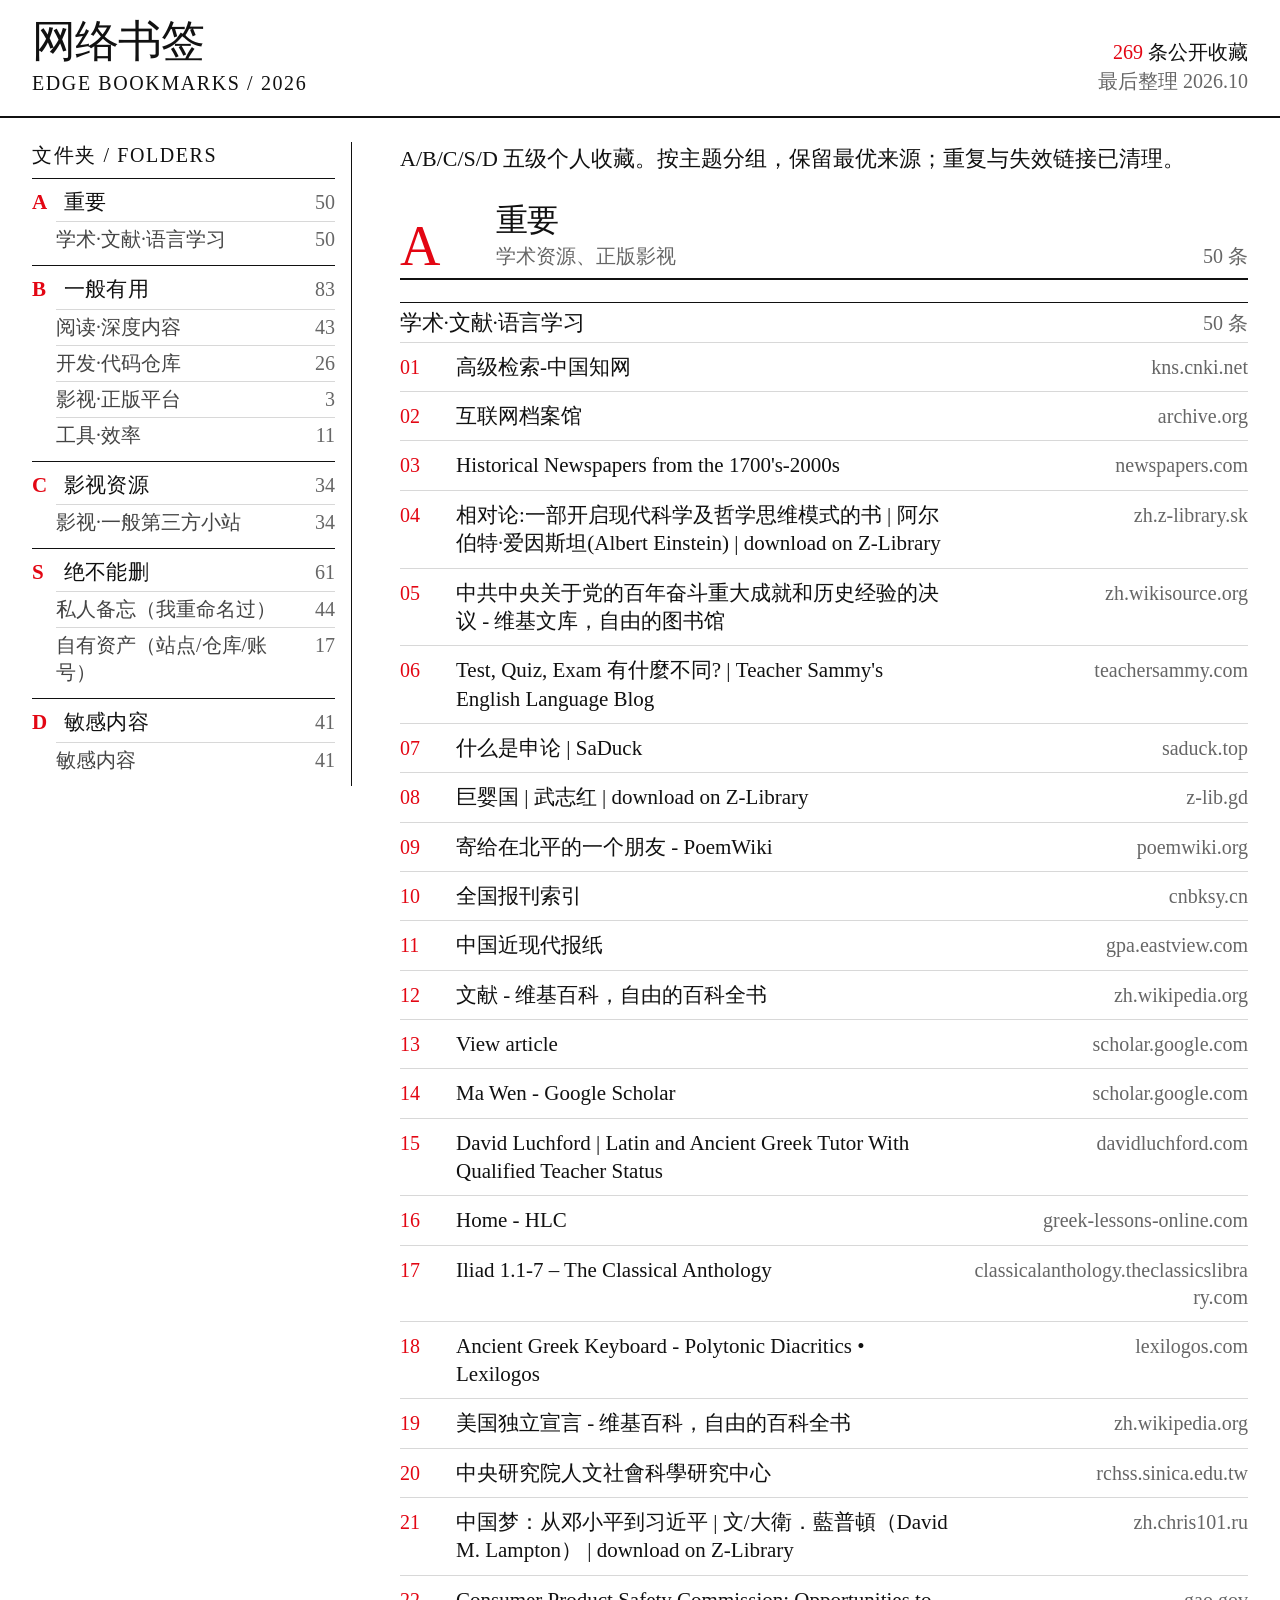
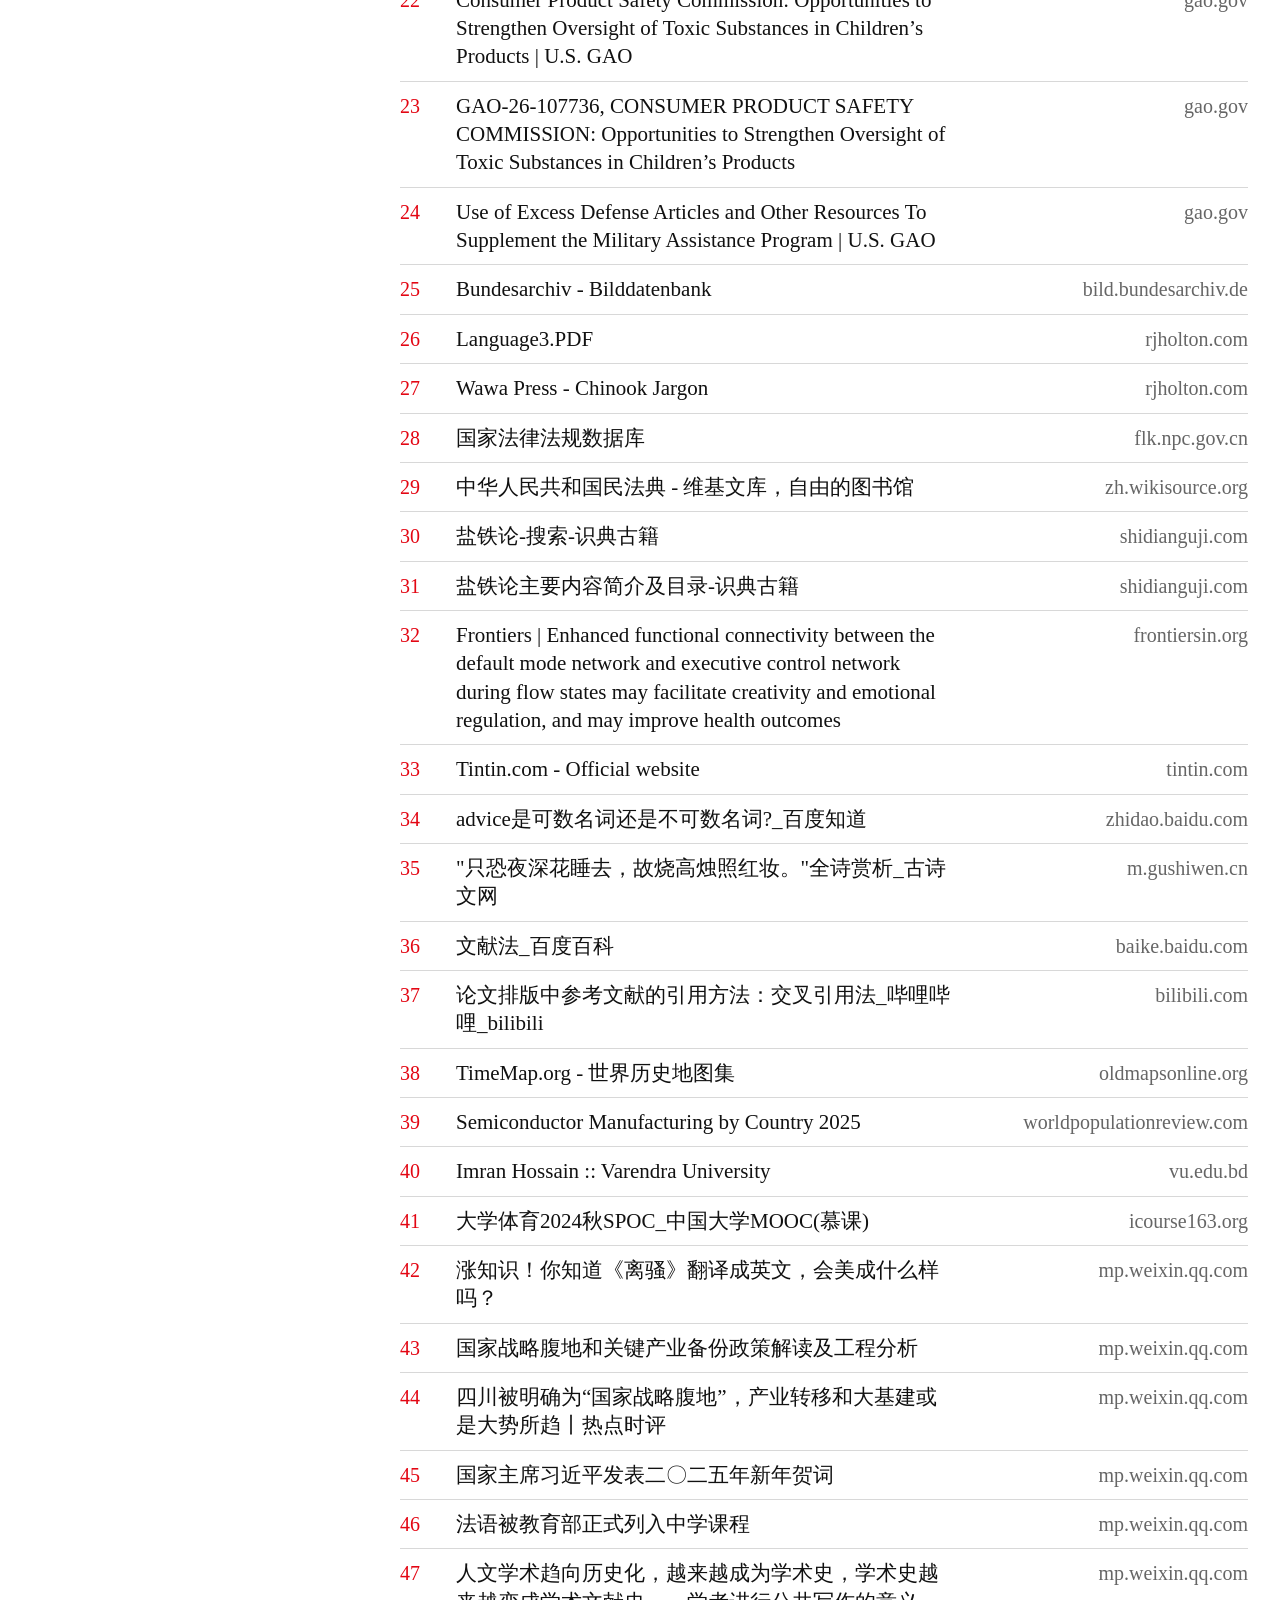
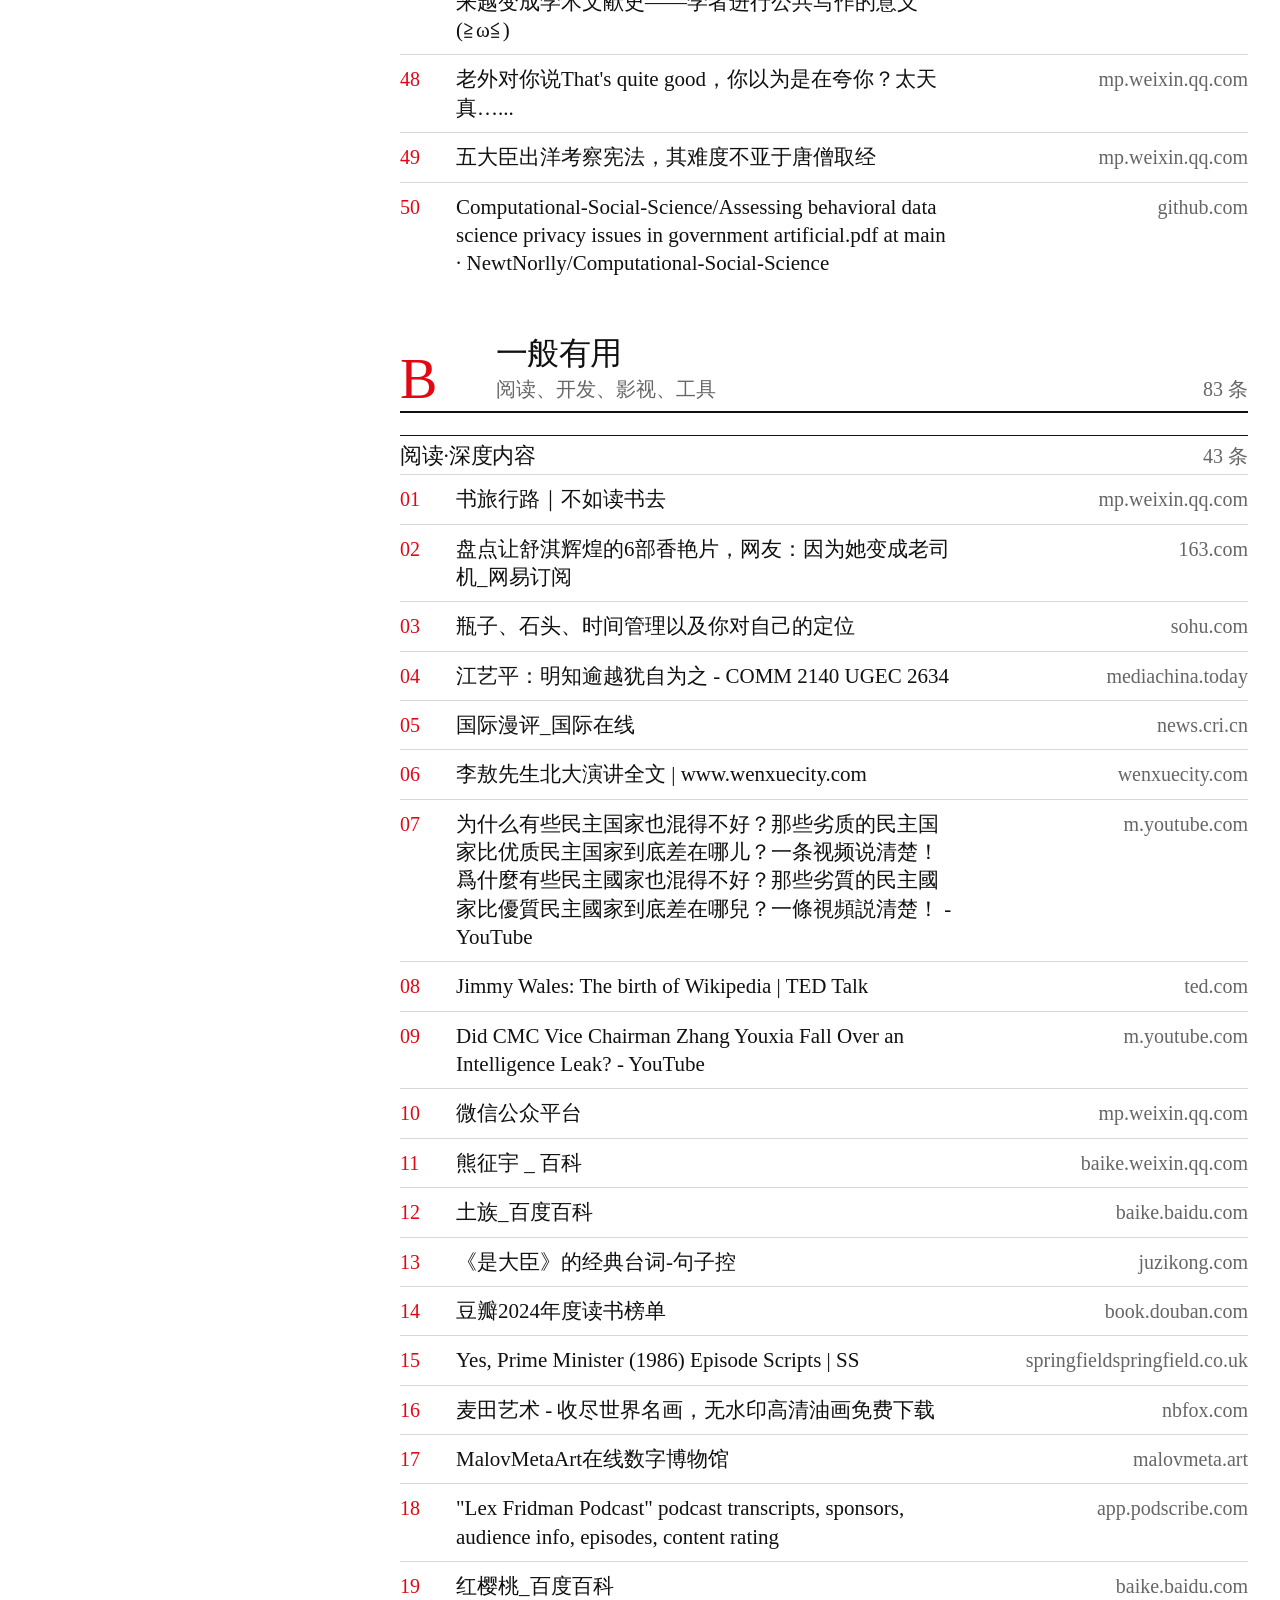
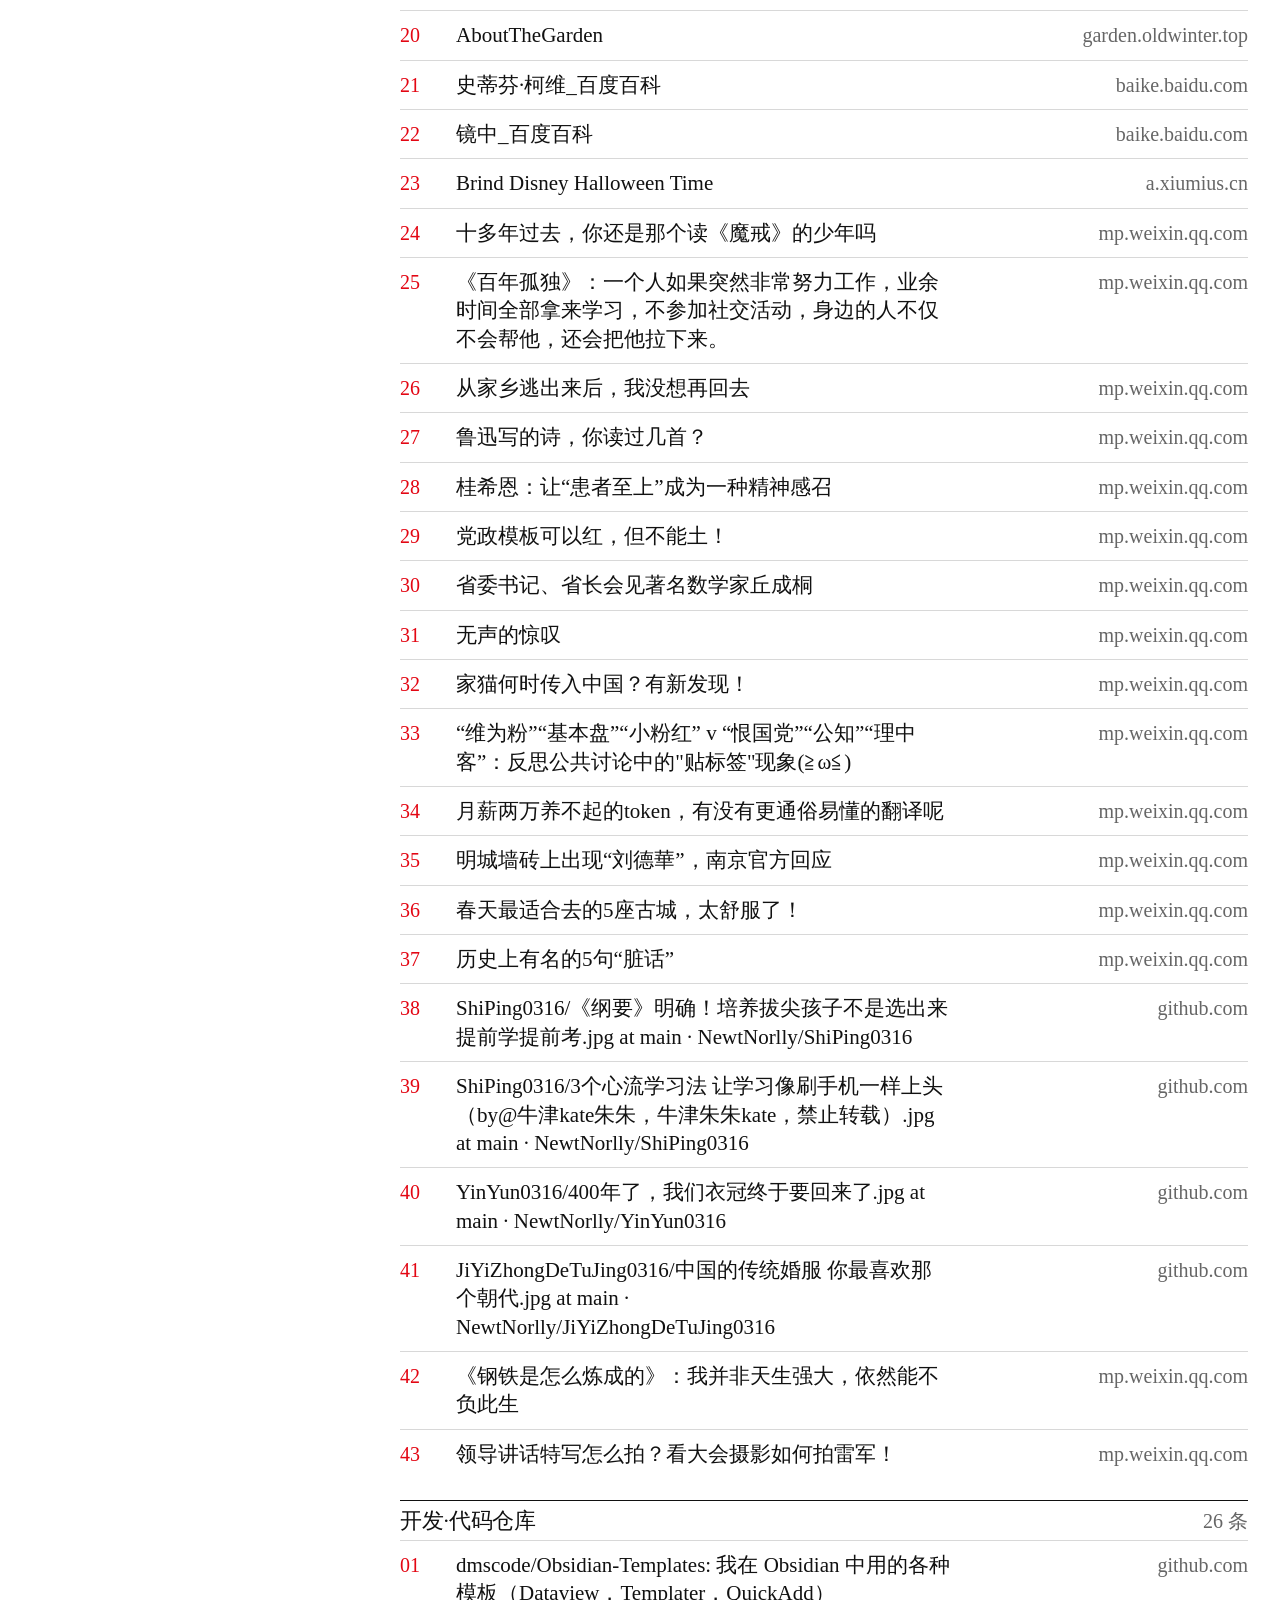
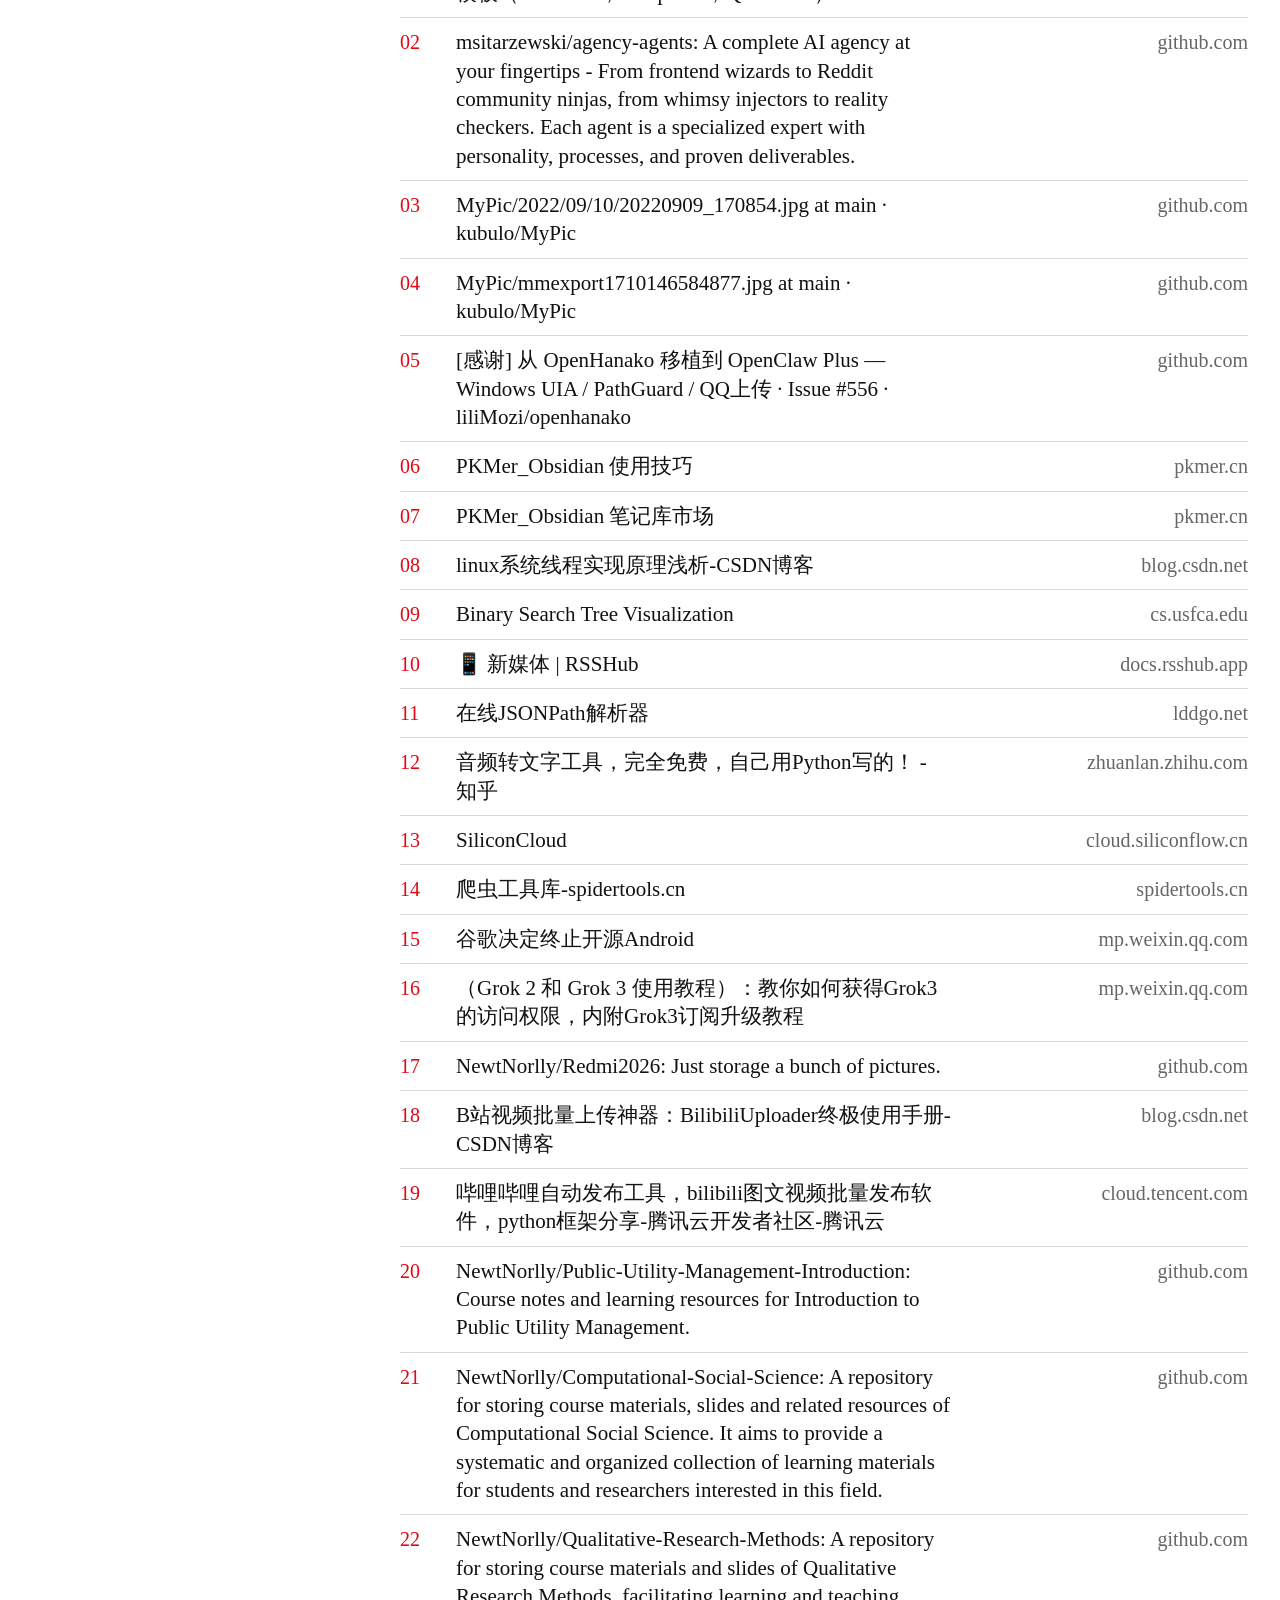
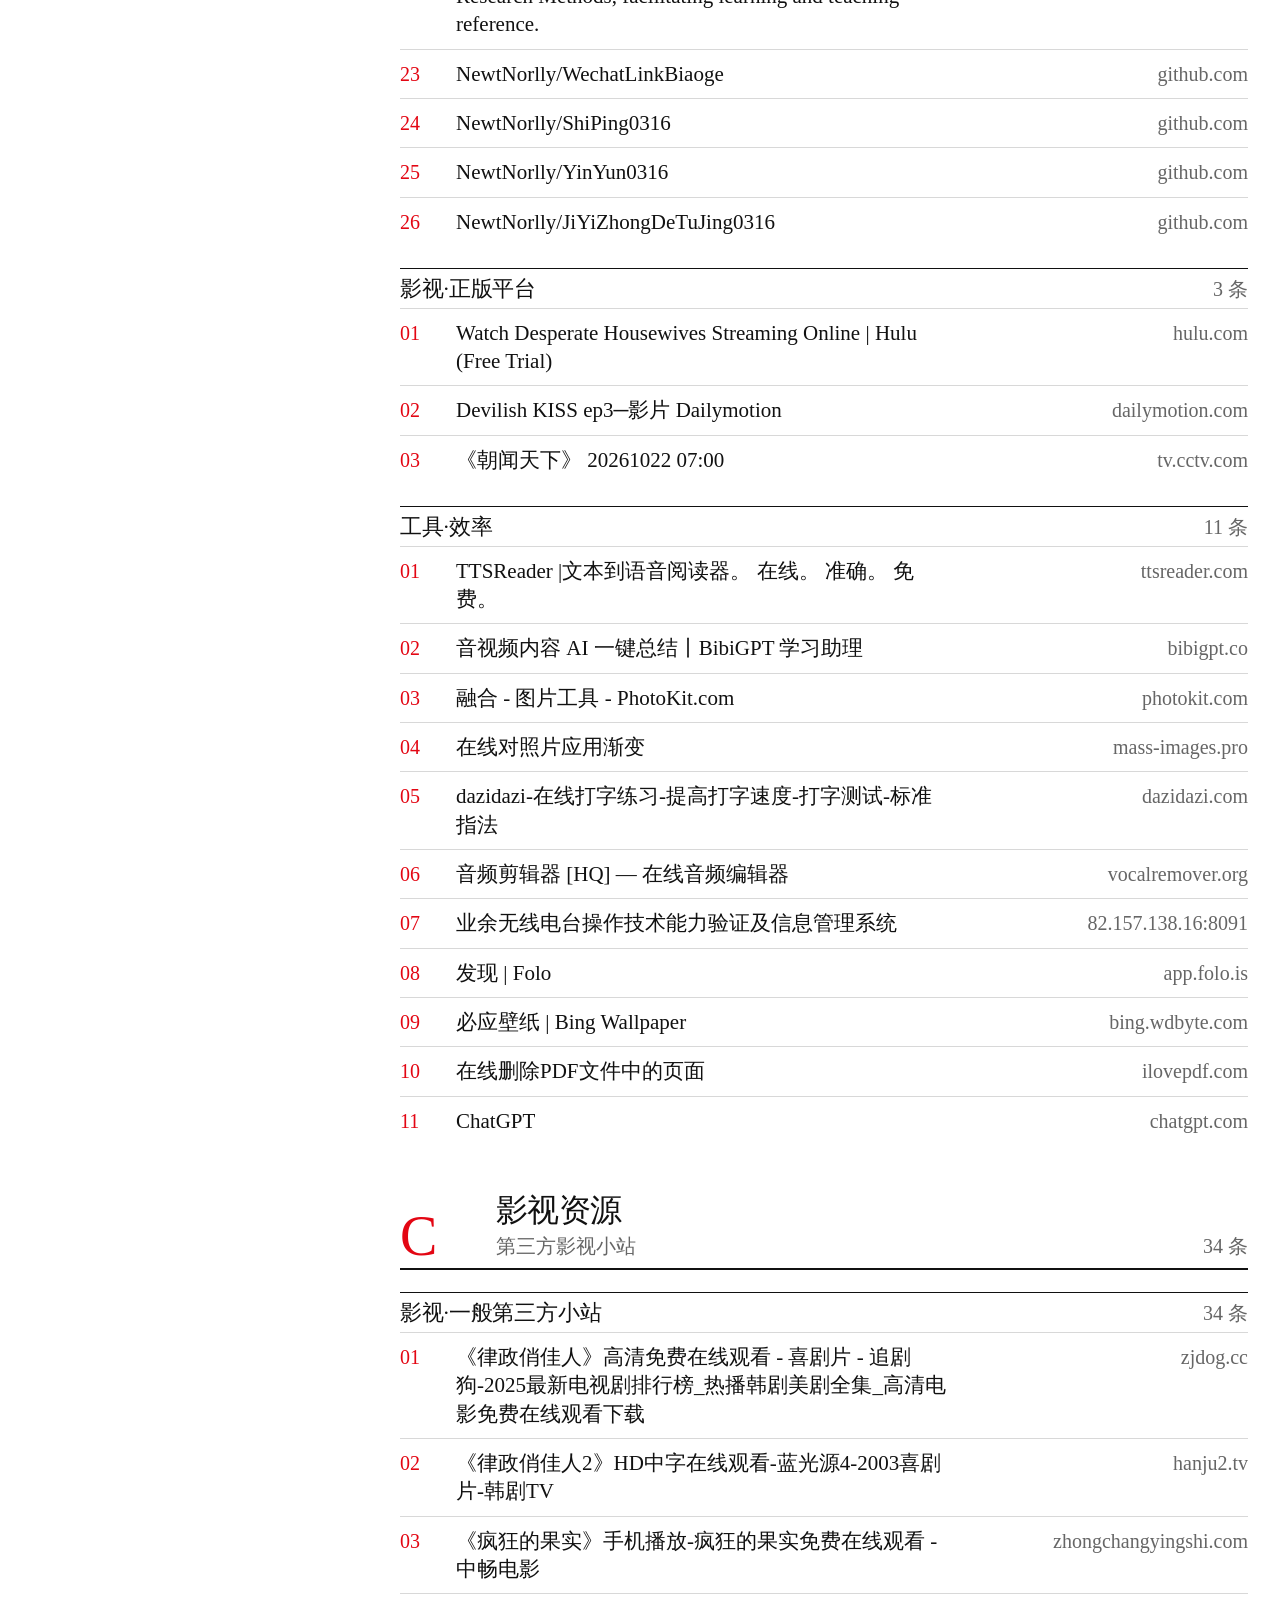
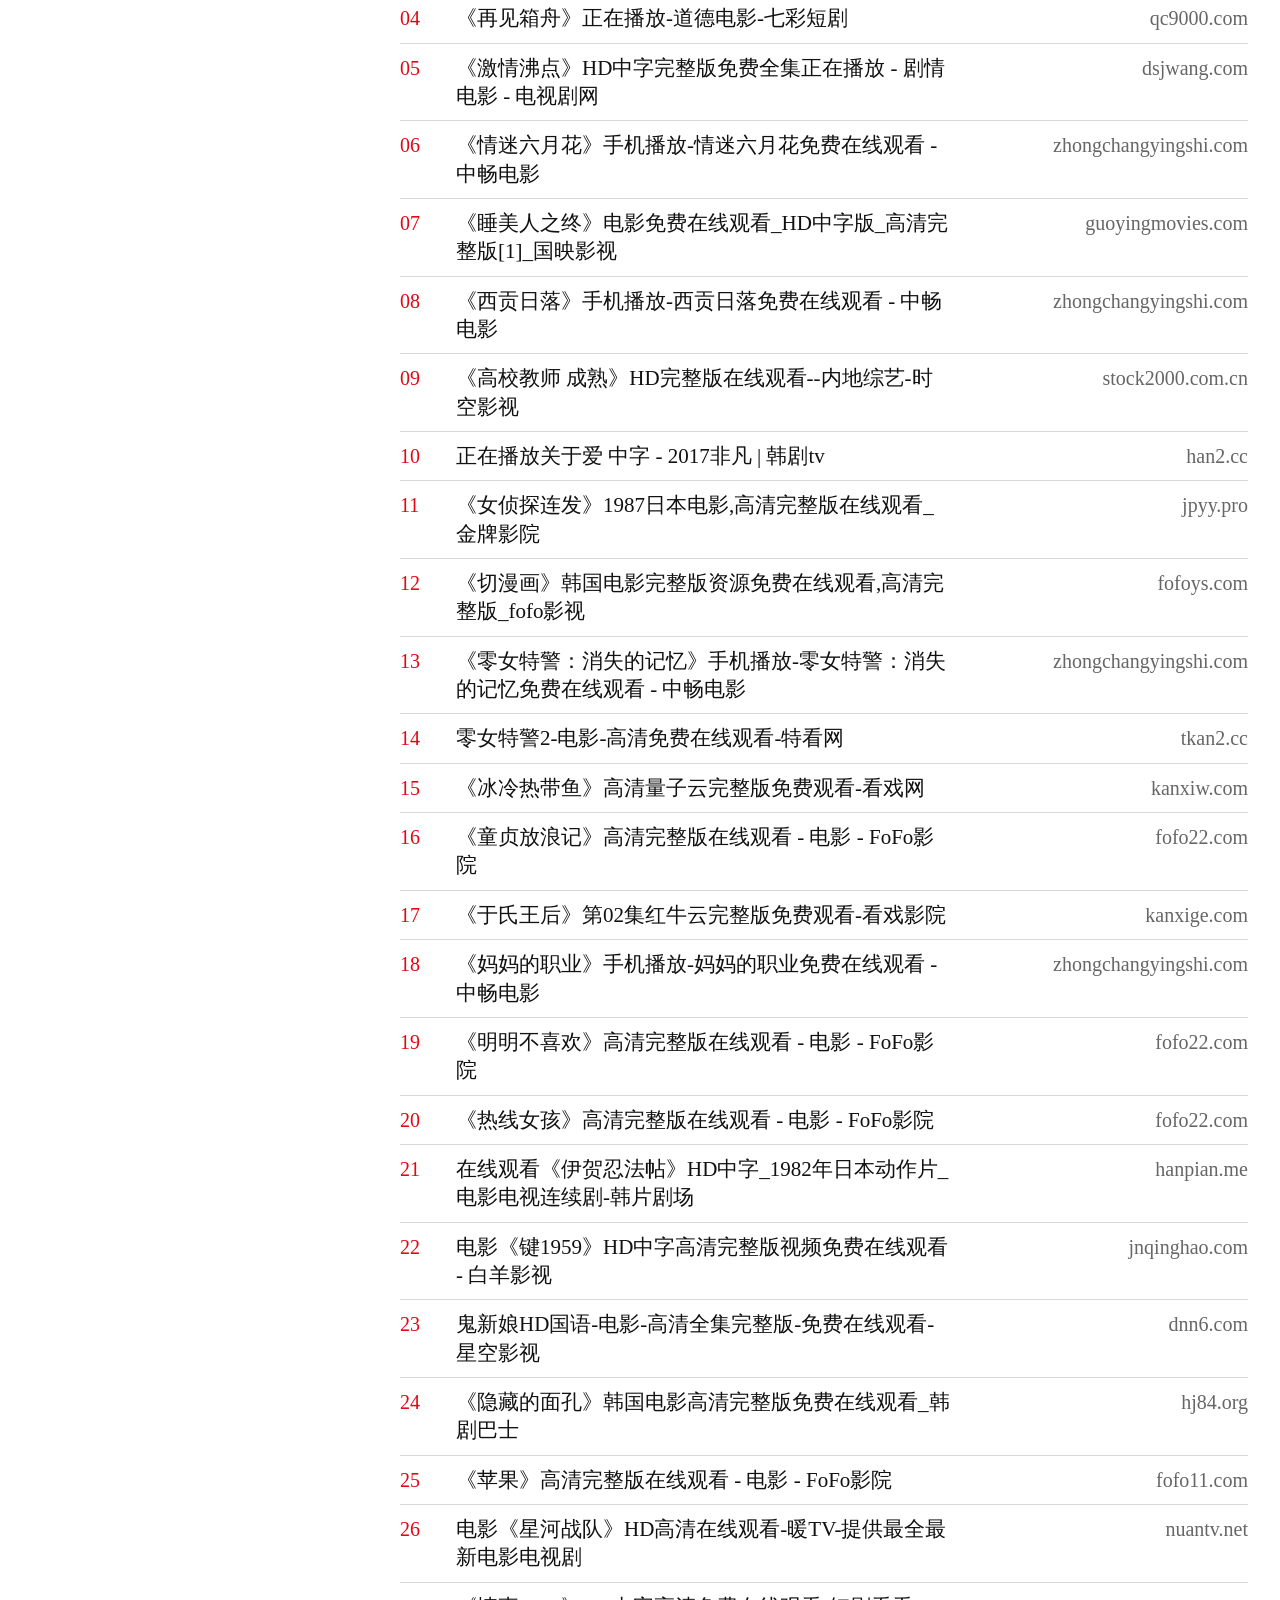
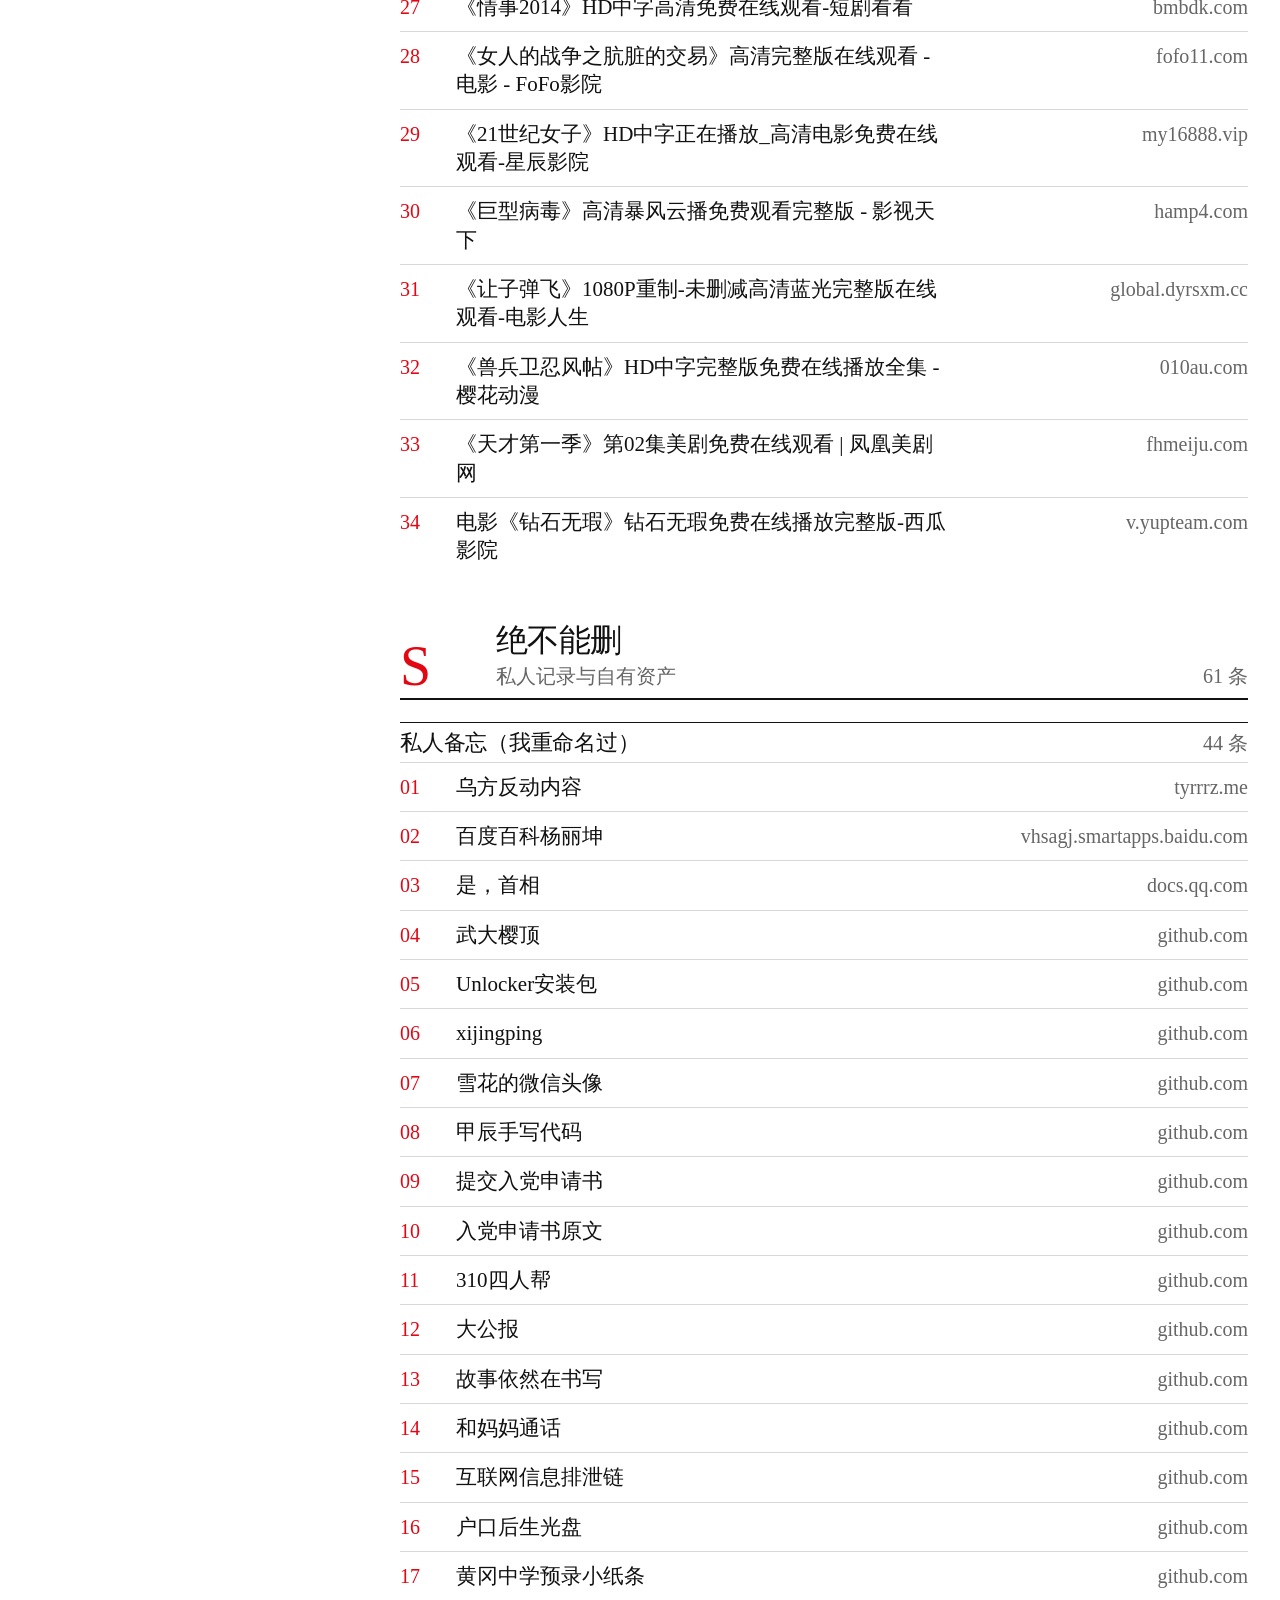
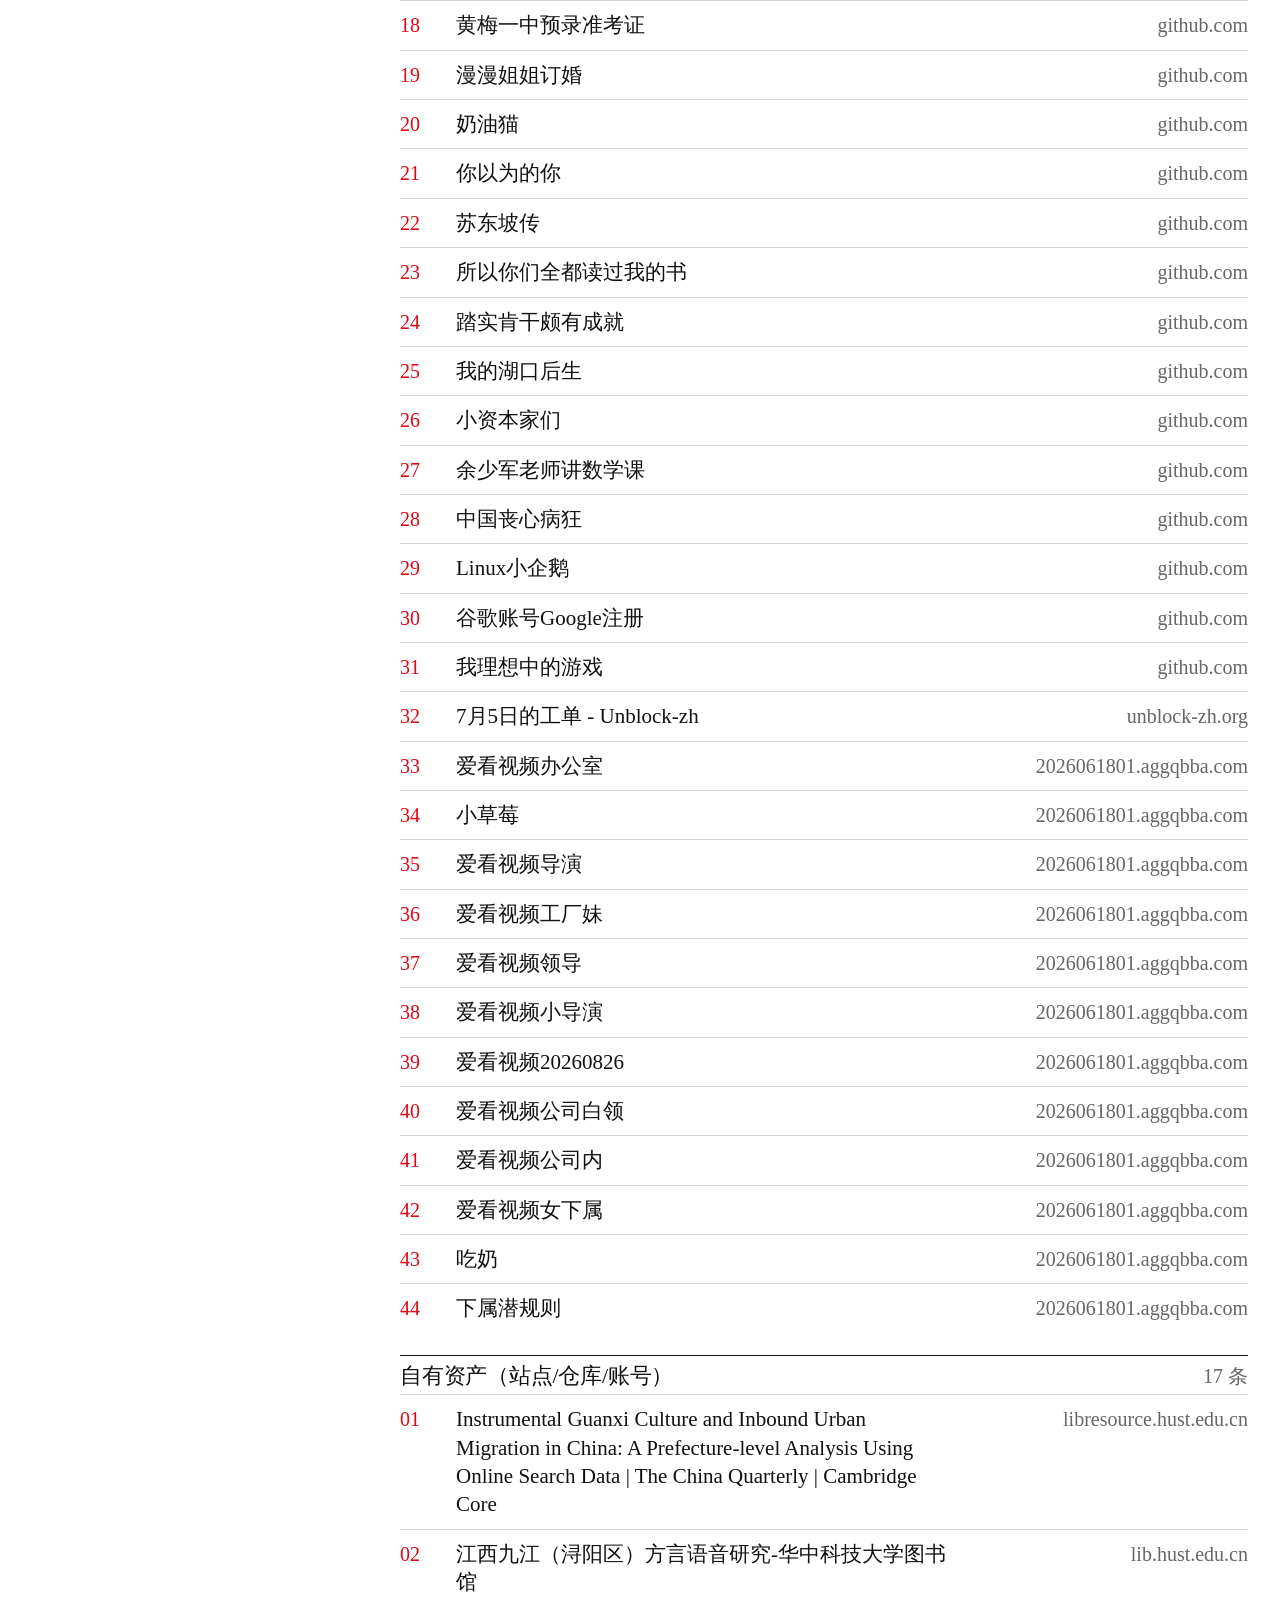
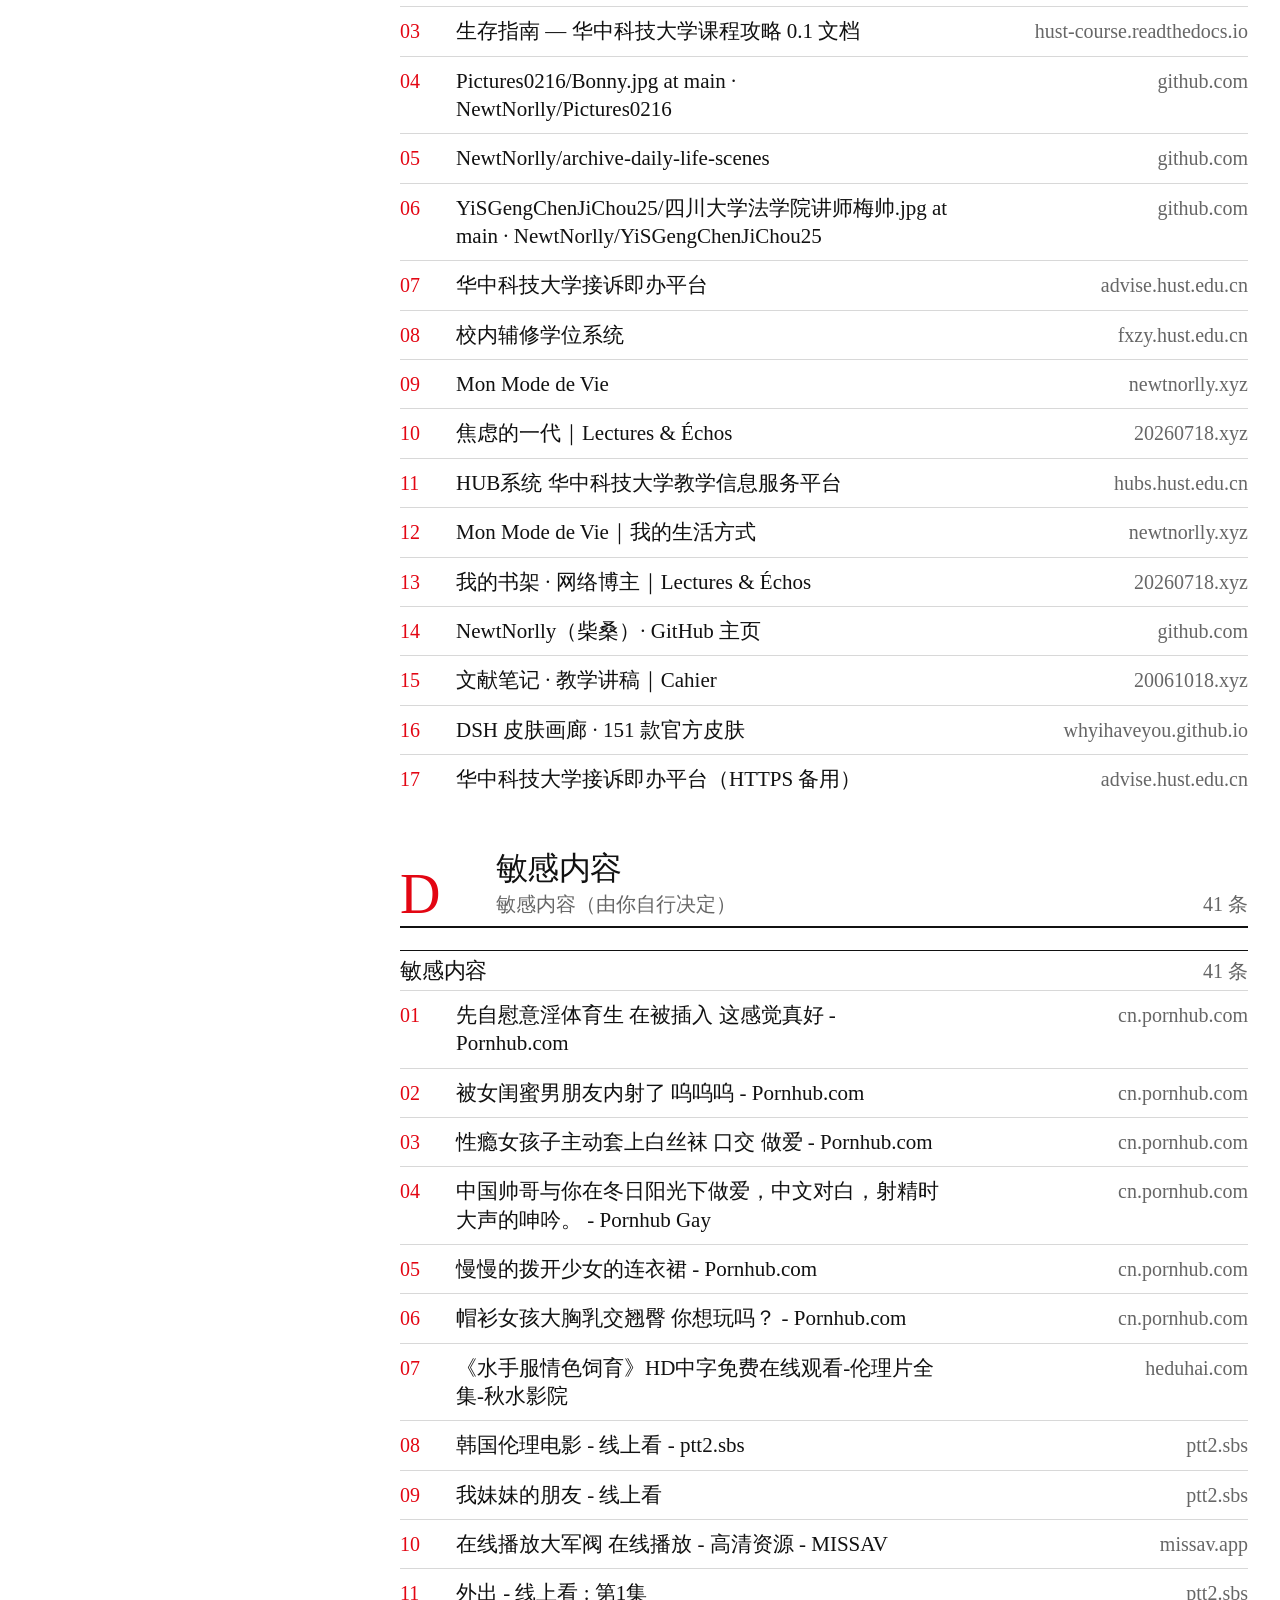
==== site/index.html @ 7f7cb963 "Publish 269 public bookmarks" ====
<!DOCTYPE html>
<html lang="zh-CN">
<head>
  <meta charset="utf-8">
  <meta name="viewport" content="width=device-width, initial-scale=1">
  <meta name="color-scheme" content="light">
  <meta name="theme-color" content="#ffffff">
  <meta name="robots" content="noindex, nofollow">
  <meta name="description" content="Edge Bookmarks — 269 条公开收藏的网络书签页。">
  <title>网络书签 / Edge Bookmarks</title>
  <link rel="icon" href="./favicon.svg" type="image/svg+xml">
  <link rel="stylesheet" href="./assets/styles.css">
</head>
<body>
  <header class="topbar">
    <div class="brand">
      <h1>网络书签</h1>
      <p>EDGE BOOKMARKS / 2026</p>
    </div>
    <div class="topbar-meta">
      <p><span class="red">269</span> 条公开收藏</p>
      <p>最后整理 2026.10</p>
    </div>
  </header>

  <div class="layout">
    <aside class="sidebar">
      <p class="sidebar-label">文件夹 / FOLDERS</p>
      <nav aria-label="书签文件夹">
        <div class="tree-level"><a class="tree-row" href="#level-a"><span class="tree-letter">A</span><span class="tree-name">重要</span><span class="tree-count">50</span></a><ul class="tree-cats"><li><a href="#cat-a-1">学术·文献·语言学习 <span>50</span></a></li></ul></div><div class="tree-level"><a class="tree-row" href="#level-b"><span class="tree-letter">B</span><span class="tree-name">一般有用</span><span class="tree-count">83</span></a><ul class="tree-cats"><li><a href="#cat-b-1">阅读·深度内容 <span>43</span></a></li><li><a href="#cat-b-2">开发·代码仓库 <span>26</span></a></li><li><a href="#cat-b-3">影视·正版平台 <span>3</span></a></li><li><a href="#cat-b-4">工具·效率 <span>11</span></a></li></ul></div><div class="tree-level"><a class="tree-row" href="#level-c"><span class="tree-letter">C</span><span class="tree-name">影视资源</span><span class="tree-count">34</span></a><ul class="tree-cats"><li><a href="#cat-c-1">影视·一般第三方小站 <span>34</span></a></li></ul></div><div class="tree-level"><a class="tree-row" href="#level-s"><span class="tree-letter">S</span><span class="tree-name">绝不能删</span><span class="tree-count">61</span></a><ul class="tree-cats"><li><a href="#cat-s-1">私人备忘（我重命名过） <span>44</span></a></li><li><a href="#cat-s-2">自有资产（站点/仓库/账号） <span>17</span></a></li></ul></div><div class="tree-level"><a class="tree-row" href="#level-d"><span class="tree-letter">D</span><span class="tree-name">敏感内容</span><span class="tree-count">41</span></a><ul class="tree-cats"><li><a href="#cat-d-1">敏感内容 <span>41</span></a></li></ul></div>
      </nav>
    </aside>

    <main class="content">
      <p class="lede">A/B/C/S/D 五级个人收藏。按主题分组，保留最优来源；重复与失效链接已清理。</p>
      <section class="level" id="level-a"><header class="level-head"><span class="level-letter" aria-hidden="true">A</span><div class="level-title"><h2>重要</h2><p>学术资源、正版影视</p></div><span class="level-count">50 条</span></header><div class="categories"><section class="category" id="cat-a-1"><header class="category-head"><h3>学术·文献·语言学习</h3><span>50 条</span></header><ol class="bookmarks"><li><a href="https://kns.cnki.net/kns8s/AdvSearch?classid=LSTPFY1C" target="_blank" rel="noopener noreferrer"><span class="num">01</span><span class="bm-title">高级检索-中国知网</span><span class="bm-domain">kns.cnki.net</span></a></li><li><a href="https://archive.org/" target="_blank" rel="noopener noreferrer"><span class="num">02</span><span class="bm-title">互联网档案馆</span><span class="bm-domain">archive.org</span></a></li><li><a href="https://www.newspapers.com/?utm_source=chatgpt.com" target="_blank" rel="noopener noreferrer"><span class="num">03</span><span class="bm-title">Historical Newspapers from the 1700's-2000s</span><span class="bm-domain">newspapers.com</span></a></li><li><a href="https://zh.z-library.sk/book/16800332/c4d58d/%E7%9B%B8%E5%AF%B9%E8%AE%BA%E4%B8%80%E9%83%A8%E5%BC%80%E5%90%AF%E7%8E%B0%E4%BB%A3%E7%A7%91%E5%AD%A6%E5%8F%8A%E5%93%B2%E5%AD%A6%E6%80%9D%E7%BB%B4%E6%A8%A1%E5%BC%8F%E7%9A%84%E4%B9%A6.html?dsource=recommend" target="_blank" rel="noopener noreferrer"><span class="num">04</span><span class="bm-title">相对论:一部开启现代科学及哲学思维模式的书 | 阿尔伯特·爱因斯坦(Albert Einstein) | download on Z-Library</span><span class="bm-domain">zh.z-library.sk</span></a></li><li><a href="https://zh.wikisource.org/wiki/%E4%B8%AD%E5%85%B1%E4%B8%AD%E5%A4%AE%E5%85%B3%E4%BA%8E%E5%85%9A%E7%9A%84%E7%99%BE%E5%B9%B4%E5%A5%8B%E6%96%97%E9%87%8D%E5%A4%A7%E6%88%90%E5%B0%B1%E5%92%8C%E5%8E%86%E5%8F%B2%E7%BB%8F%E9%AA%8C%E7%9A%84%E5%86%B3%E8%AE%AE" target="_blank" rel="noopener noreferrer"><span class="num">05</span><span class="bm-title">中共中央关于党的百年奋斗重大成就和历史经验的决议 - 维基文库，自由的图书馆</span><span class="bm-domain">zh.wikisource.org</span></a></li><li><a href="https://www.teachersammy.com/blog/difference-between-english-words-test-quiz-exam/" target="_blank" rel="noopener noreferrer"><span class="num">06</span><span class="bm-title">Test, Quiz, Exam 有什麼不同? | Teacher Sammy's English Language Blog</span><span class="bm-domain">teachersammy.com</span></a></li><li><a href="https://saduck.top/%E7%94%B3%E8%AE%BA/%E4%BB%80%E4%B9%88%E6%98%AF%E7%94%B3%E8%AE%BA.html" target="_blank" rel="noopener noreferrer"><span class="num">07</span><span class="bm-title">什么是申论 | SaDuck</span><span class="bm-domain">saduck.top</span></a></li><li><a href="https://z-lib.gd/book/3594293/95c251/%E5%B7%A8%E5%A9%B4%E5%9B%BD.html" target="_blank" rel="noopener noreferrer"><span class="num">08</span><span class="bm-title">巨婴国 | 武志红 | download on Z-Library</span><span class="bm-domain">z-lib.gd</span></a></li><li><a href="https://poemwiki.org/p/ODAzOTc1NzU3NTcwMDI3" target="_blank" rel="noopener noreferrer"><span class="num">09</span><span class="bm-title">寄给在北平的一个朋友 - PoemWiki</span><span class="bm-domain">poemwiki.org</span></a></li><li><a href="https://www.cnbksy.cn/" target="_blank" rel="noopener noreferrer"><span class="num">10</span><span class="bm-title">全国报刊索引</span><span class="bm-domain">cnbksy.cn</span></a></li><li><a href="https://gpa.eastview.com/" target="_blank" rel="noopener noreferrer"><span class="num">11</span><span class="bm-title">中国近现代报纸</span><span class="bm-domain">gpa.eastview.com</span></a></li><li><a href="https://zh.wikipedia.org/wiki/%E6%96%87%E7%8C%AE" target="_blank" rel="noopener noreferrer"><span class="num">12</span><span class="bm-title">文献 - 维基百科，自由的百科全书</span><span class="bm-domain">zh.wikipedia.org</span></a></li><li><a href="https://scholar.google.com/citations?view_op=view_citation&amp;hl=en&amp;user=rb4PCCYAAAAJ&amp;citation_for_view=rb4PCCYAAAAJ:ufrVoPGSRksC" target="_blank" rel="noopener noreferrer"><span class="num">13</span><span class="bm-title">View article</span><span class="bm-domain">scholar.google.com</span></a></li><li><a href="https://scholar.google.com/citations?user=rb4PCCYAAAAJ&amp;hl=en" target="_blank" rel="noopener noreferrer"><span class="num">14</span><span class="bm-title">‪Ma Wen‬ - ‪Google Scholar‬</span><span class="bm-domain">scholar.google.com</span></a></li><li><a href="https://www.davidluchford.com/" target="_blank" rel="noopener noreferrer"><span class="num">15</span><span class="bm-title">David Luchford | Latin and Ancient Greek Tutor With Qualified Teacher Status</span><span class="bm-domain">davidluchford.com</span></a></li><li><a href="https://www.greek-lessons-online.com/en/" target="_blank" rel="noopener noreferrer"><span class="num">16</span><span class="bm-title">Home - HLC</span><span class="bm-domain">greek-lessons-online.com</span></a></li><li><a href="https://classicalanthology.theclassicslibrary.com/2012/05/30/iliad-1-1-7/" target="_blank" rel="noopener noreferrer"><span class="num">17</span><span class="bm-title">Iliad 1.1-7 – The Classical Anthology</span><span class="bm-domain">classicalanthology.theclassicslibrary.com</span></a></li><li><a href="https://www.lexilogos.com/keyboard/greek_ancient.htm" target="_blank" rel="noopener noreferrer"><span class="num">18</span><span class="bm-title">Ancient Greek Keyboard - Polytonic Diacritics • Lexilogos</span><span class="bm-domain">lexilogos.com</span></a></li><li><a href="https://zh.wikipedia.org/wiki/%E7%BE%8E%E5%9C%8B%E7%8D%A8%E7%AB%8B%E5%AE%A3%E8%A8%80" target="_blank" rel="noopener noreferrer"><span class="num">19</span><span class="bm-title">美国独立宣言 - 维基百科，自由的百科全书</span><span class="bm-domain">zh.wikipedia.org</span></a></li><li><a href="https://www.rchss.sinica.edu.tw/main" target="_blank" rel="noopener noreferrer"><span class="num">20</span><span class="bm-title">中央研究院人文社會科學研究中心</span><span class="bm-domain">rchss.sinica.edu.tw</span></a></li><li><a href="https://zh.chris101.ru/book/17525986/0e3dbb/%E4%B8%AD%E5%9B%BD%E6%A2%A6%E4%BB%8E%E9%82%93%E5%B0%8F%E5%B9%B3%E5%88%B0%E4%B9%A0%E8%BF%91%E5%B9%B3.html" target="_blank" rel="noopener noreferrer"><span class="num">21</span><span class="bm-title">中国梦：从邓小平到习近平 | 文/大衛．藍普頓（David M. Lampton） | download on Z-Library</span><span class="bm-domain">zh.chris101.ru</span></a></li><li><a href="https://www.gao.gov/products/gao-26-107736" target="_blank" rel="noopener noreferrer"><span class="num">22</span><span class="bm-title">Consumer Product Safety Commission: Opportunities to Strengthen Oversight of Toxic Substances in Children’s Products | U.S. GAO</span><span class="bm-domain">gao.gov</span></a></li><li><a href="https://www.gao.gov/assets/gao-26-107736.pdf" target="_blank" rel="noopener noreferrer"><span class="num">23</span><span class="bm-title">GAO-26-107736, CONSUMER PRODUCT SAFETY COMMISSION: Opportunities to Strengthen Oversight of Toxic Substances in Children’s Products</span><span class="bm-domain">gao.gov</span></a></li><li><a href="https://www.gao.gov/products/b-163742-3" target="_blank" rel="noopener noreferrer"><span class="num">24</span><span class="bm-title">Use of Excess Defense Articles and Other Resources To Supplement the Military Assistance Program | U.S. GAO</span><span class="bm-domain">gao.gov</span></a></li><li><a href="https://www.bild.bundesarchiv.de/dba/de/search/?yearfrom=1938&amp;yearto=1939&amp;query=tibet" target="_blank" rel="noopener noreferrer"><span class="num">25</span><span class="bm-title">Bundesarchiv - Bilddatenbank</span><span class="bm-domain">bild.bundesarchiv.de</span></a></li><li><a href="https://rjholton.com/PDFs/Language3.PDF" target="_blank" rel="noopener noreferrer"><span class="num">26</span><span class="bm-title">Language3.PDF</span><span class="bm-domain">rjholton.com</span></a></li><li><a href="https://rjholton.com/" target="_blank" rel="noopener noreferrer"><span class="num">27</span><span class="bm-title">Wawa Press - Chinook Jargon</span><span class="bm-domain">rjholton.com</span></a></li><li><a href="https://flk.npc.gov.cn/index" target="_blank" rel="noopener noreferrer"><span class="num">28</span><span class="bm-title">国家法律法规数据库</span><span class="bm-domain">flk.npc.gov.cn</span></a></li><li><a href="https://zh.wikisource.org/wiki/%E4%B8%AD%E5%8D%8E%E4%BA%BA%E6%B0%91%E5%85%B1%E5%92%8C%E5%9B%BD%E6%B0%91%E6%B3%95%E5%85%B8" target="_blank" rel="noopener noreferrer"><span class="num">29</span><span class="bm-title">中华人民共和国民法典 - 维基文库，自由的图书馆</span><span class="bm-domain">zh.wikisource.org</span></a></li><li><a href="https://www.shidianguji.com/search/%E7%9B%90%E9%93%81%E8%AE%BA?page_from=home_page" target="_blank" rel="noopener noreferrer"><span class="num">30</span><span class="bm-title">盐铁论-搜索-识典古籍</span><span class="bm-domain">shidianguji.com</span></a></li><li><a href="https://www.shidianguji.com/book/SBCK055/chapter/SBCK055_1?page_from=searching_page&amp;version=36" target="_blank" rel="noopener noreferrer"><span class="num">31</span><span class="bm-title">盐铁论主要内容简介及目录-识典古籍</span><span class="bm-domain">shidianguji.com</span></a></li><li><a href="https://www.frontiersin.org/journals/behavioral-neuroscience/articles/10.3389/fnbeh.2025.1690499/full" target="_blank" rel="noopener noreferrer"><span class="num">32</span><span class="bm-title">Frontiers | Enhanced functional connectivity between the default mode network and executive control network during flow states may facilitate creativity and emotional regulation, and may improve health outcomes</span><span class="bm-domain">frontiersin.org</span></a></li><li><a href="https://www.tintin.com/zh" target="_blank" rel="noopener noreferrer"><span class="num">33</span><span class="bm-title">Tintin.com - Official website</span><span class="bm-domain">tintin.com</span></a></li><li><a href="https://zhidao.baidu.com/question/1391003166654863140.html#:~:text=advice%20%EF%BC%88%E5%BF%A0%E5%91%8A%EF%BC%8F%E5%BB%BA%E8%AE%AE%EF%BC%89%E6%98%AF%20%E4%B8%8D%E5%8F%AF%E6%95%B0%E5%90%8D%E8%AF%8D%EF%BC%8C%E6%B2%A1%E6%9C%89%E5%A4%8D%E6%95%B0%E5%BD%A2%E5%BC%8Fadvices%EF%BC%8C%E4%B9%9F%E4%B8%8D%E5%8F%AF%E5%9C%A8%E5%85%B6%E5%89%8D%E7%94%A8%20%E4%B8%8D%E5%AE%9A%E5%86%A0%E8%AF%8D%E3%80%82%20%E8%A6%81%E8%A1%A8%E8%BE%BE%E6%B1%89%E8%AF%AD%E7%9A%84%EF%BC%82%E4%B8%80%E6%9D%A1%E5%BB%BA%E8%AE%AE%EF%BC%8F%E5%BF%A0%E5%91%8A%EF%BC%82%EF%BC%8C%E8%8B%B1%E8%AF%AD%E5%8F%AF%E4%BB%A5%E8%AF%B4%EF%BC%9Aa%20piece%20of%20advice%2C,advice%20%E5%81%B6%E5%B0%94%E4%B9%9F%E4%BD%9C%E5%8F%AF%E6%95%B0%E5%90%8D%E8%AF%8D%E5%A4%8D%E6%95%B0%EF%BC%8C%E6%84%8F%E4%B8%BA%E6%B6%88%E6%81%AF%E3%80%81%E4%BF%A1%E6%81%AF%20%28%E7%B1%BB%E4%BC%BCnews%29%E3%80%82%20%E5%A6%82%20fresh%20advices%20from%20China%E6%9D%A5%E8%87%AA%E4%B8%AD%E5%9B%BD%E7%9A%84%E6%96%B0%E6%B6%88%E6%81%AF%E3%80%82" target="_blank" rel="noopener noreferrer"><span class="num">34</span><span class="bm-title">advice是可数名词还是不可数名词?_百度知道</span><span class="bm-domain">zhidao.baidu.com</span></a></li><li><a href="https://m.gushiwen.cn/mingjuw_1392.aspx" target="_blank" rel="noopener noreferrer"><span class="num">35</span><span class="bm-title">"只恐夜深花睡去，故烧高烛照红妆。"全诗赏析_古诗文网</span><span class="bm-domain">m.gushiwen.cn</span></a></li><li><a href="https://baike.baidu.com/item/%E6%96%87%E7%8C%AE%E6%B3%95/9410981" target="_blank" rel="noopener noreferrer"><span class="num">36</span><span class="bm-title">文献法_百度百科</span><span class="bm-domain">baike.baidu.com</span></a></li><li><a href="https://www.bilibili.com/video/BV16p4y18738/?spm_id_from=333.337.search-card.all.click&amp;vd_source=ecb130d199fb4011a815ef95c49891d8" target="_blank" rel="noopener noreferrer"><span class="num">37</span><span class="bm-title">论文排版中参考文献的引用方法：交叉引用法_哔哩哔哩_bilibili</span><span class="bm-domain">bilibili.com</span></a></li><li><a href="https://www.oldmapsonline.org/zh/history/regions/3140#position=2.7349/33.4/164.12&amp;year=667" target="_blank" rel="noopener noreferrer"><span class="num">38</span><span class="bm-title">TimeMap.org - 世界历史地图集</span><span class="bm-domain">oldmapsonline.org</span></a></li><li><a href="https://worldpopulationreview.com/country-rankings/semiconductor-manufacturing-by-country" target="_blank" rel="noopener noreferrer"><span class="num">39</span><span class="bm-title">Semiconductor Manufacturing by Country 2025</span><span class="bm-domain">worldpopulationreview.com</span></a></li><li><a href="https://vu.edu.bd/academics/departments/political-science/faculty-members/02556/imran-hossain" target="_blank" rel="noopener noreferrer"><span class="num">40</span><span class="bm-title">Imran Hossain :: Varendra University</span><span class="bm-domain">vu.edu.bd</span></a></li><li><a href="https://www.icourse163.org/spoc/learn/HUST-1471706186?tid=1473266514#/learn/content?type=detail&amp;id=1259807646&amp;cid=1295413810&amp;sm=1" target="_blank" rel="noopener noreferrer"><span class="num">41</span><span class="bm-title">大学体育2024秋SPOC_中国大学MOOC(慕课)</span><span class="bm-domain">icourse163.org</span></a></li><li><a href="https://mp.weixin.qq.com/s/wNF5cPuJ_q0cg29Q1O5qUA" target="_blank" rel="noopener noreferrer"><span class="num">42</span><span class="bm-title">涨知识！你知道《离骚》翻译成英文，会美成什么样吗？</span><span class="bm-domain">mp.weixin.qq.com</span></a></li><li><a href="https://mp.weixin.qq.com/s?__biz=MzU1MjA1NjExMA==&amp;mid=2247629165&amp;idx=1&amp;sn=2285dfb6b952014b77474f8cab8e66a3&amp;chksm=fa805e17d62ac8e19969cf7e0a627aba52667d25f7c833434a17b2a8b11d412203305fb9aa7e&amp;mpshare=1&amp;scene=24&amp;srcid=0326Uz0q9jdIvIR7MBRMjApl&amp;sharer_shareinfo=c8ea7c13daa666e987b2473a6ec421f6&amp;sharer_shareinfo_first=c8ea7c13daa666e987b2473a6ec421f6#rd" target="_blank" rel="noopener noreferrer"><span class="num">43</span><span class="bm-title">国家战略腹地和关键产业备份政策解读及工程分析</span><span class="bm-domain">mp.weixin.qq.com</span></a></li><li><a href="https://mp.weixin.qq.com/s?__biz=MzkwNzI1NzY3Ng==&amp;mid=2247485337&amp;idx=1&amp;sn=2fedf19e3f95d48468722f0a21ff0198&amp;chksm=c1991b94a16e81c6dee19c6462283faf7bf8c78fd8c3961b93e889a297c2fcec3005c061d05d&amp;mpshare=1&amp;scene=24&amp;srcid=0326hkPcz40tKQWBrGdZMm7C&amp;sharer_shareinfo=c9e9b9e8d85900c7992f6cbb4c52ce50&amp;sharer_shareinfo_first=c9e9b9e8d85900c7992f6cbb4c52ce50#rd" target="_blank" rel="noopener noreferrer"><span class="num">44</span><span class="bm-title">四川被明确为“国家战略腹地”，产业转移和大基建或是大势所趋丨热点时评</span><span class="bm-domain">mp.weixin.qq.com</span></a></li><li><a href="https://mp.weixin.qq.com/s?__biz=MzA5MjM3MzUxMA==&amp;mid=2656154327&amp;idx=1&amp;sn=b9d0c242c71812cbfe47fa70551aa694&amp;chksm=8a1a30b7be06ec9bd81a5175ac805c145b9b8eb9f80b7f945c197cd3d4f29f242ee9ffe483ac&amp;mpshare=1&amp;scene=24&amp;srcid=03280tbWCpnJYPPYC4zHcDae&amp;sharer_shareinfo=6e1154ff0a87755090fbd5de9af24540&amp;sharer_shareinfo_first=6e1154ff0a87755090fbd5de9af24540#rd" target="_blank" rel="noopener noreferrer"><span class="num">45</span><span class="bm-title">国家主席习近平发表二〇二五年新年贺词</span><span class="bm-domain">mp.weixin.qq.com</span></a></li><li><a href="https://mp.weixin.qq.com/s?__biz=MjM5MzA4NjU4MA==&amp;mid=2651643169&amp;idx=1&amp;sn=f66a415f1e93efc5ee4acd524e9baae5&amp;chksm=bcc4b00f394d61b6441af8b9624f0a97be0920b7c530943ba1af0b8ff5168e0828fba690323c&amp;mpshare=1&amp;scene=24&amp;srcid=03313NJWHN9lLBs1jBeQjqac&amp;sharer_shareinfo=50800bb6cdeadf21e613843fa2f99fdf&amp;sharer_shareinfo_first=50800bb6cdeadf21e613843fa2f99fdf#rd" target="_blank" rel="noopener noreferrer"><span class="num">46</span><span class="bm-title">法语被教育部正式列入中学课程</span><span class="bm-domain">mp.weixin.qq.com</span></a></li><li><a href="https://mp.weixin.qq.com/s?__biz=MzkyNzY2NjQ2NA==&amp;mid=2247491154&amp;idx=1&amp;sn=c7c831d4f20dd0576ee213ac01584075&amp;chksm=c3469e5c6e51d5c1cd5ab60501ea813a48db915ae74cda67abb2acd65aca03e0e2b9e18fb384&amp;mpshare=1&amp;scene=24&amp;srcid=0313n59bPW8Uf865WAtUfcAT&amp;sharer_shareinfo=bdf7fe09611fcd5a0cc684ac91d1fe6c&amp;sharer_shareinfo_first=bdf7fe09611fcd5a0cc684ac91d1fe6c#rd" target="_blank" rel="noopener noreferrer"><span class="num">47</span><span class="bm-title">人文学术趋向历史化，越来越成为学术史，学术史越来越变成学术文献史——学者进行公共写作的意义(≧ω≦)</span><span class="bm-domain">mp.weixin.qq.com</span></a></li><li><a href="https://mp.weixin.qq.com/s?__biz=MjM5NTY1NjQwMg==&amp;mid=2654220058&amp;idx=1&amp;sn=af9220ae8dd0c059083655cedee7d673&amp;chksm=bcbf04ca04570d65647c9c1c62f07f73b5e621bd8e318b0ca1338ea40f46ae0811b4f1cb4919&amp;mpshare=1&amp;scene=24&amp;srcid=0313EpnswKb14VZqfYBZ6a5Z&amp;sharer_shareinfo=9b371b140c87cc72c41902dc0be18faf&amp;sharer_shareinfo_first=9b371b140c87cc72c41902dc0be18faf#rd" target="_blank" rel="noopener noreferrer"><span class="num">48</span><span class="bm-title">老外对你说That's quite good，你以为是在夸你？太天真…...</span><span class="bm-domain">mp.weixin.qq.com</span></a></li><li><a href="https://mp.weixin.qq.com/s?__biz=MzIxMDA2NzE1OQ==&amp;mid=2649006082&amp;idx=1&amp;sn=2887a0fa2a2de5401b05b85e4c5fadf5&amp;chksm=8e52bdf139a2b258d0fbbc9c91ce33a42505b3cbafd65780fd8c201fc0cd673a83445e5b5454&amp;mpshare=1&amp;scene=24&amp;srcid=0313uWXYZBV6ohXFgFdS6J8M&amp;sharer_shareinfo=4589ca5e5197db3501ecdb776b1e1e80&amp;sharer_shareinfo_first=4589ca5e5197db3501ecdb776b1e1e80#rd" target="_blank" rel="noopener noreferrer"><span class="num">49</span><span class="bm-title">五大臣出洋考察宪法，其难度不亚于唐僧取经</span><span class="bm-domain">mp.weixin.qq.com</span></a></li><li><a href="https://github.com/NewtNorlly/Computational-Social-Science/blob/main/Assessing%20behavioral%20data%20science%20privacy%20issues%20in%20government%20artificial.pdf" target="_blank" rel="noopener noreferrer"><span class="num">50</span><span class="bm-title">Computational-Social-Science/Assessing behavioral data science privacy issues in government artificial.pdf at main · NewtNorlly/Computational-Social-Science</span><span class="bm-domain">github.com</span></a></li></ol></section></div></section><section class="level" id="level-b"><header class="level-head"><span class="level-letter" aria-hidden="true">B</span><div class="level-title"><h2>一般有用</h2><p>阅读、开发、影视、工具</p></div><span class="level-count">83 条</span></header><div class="categories"><section class="category" id="cat-b-1"><header class="category-head"><h3>阅读·深度内容</h3><span>43 条</span></header><ol class="bookmarks"><li><a href="https://mp.weixin.qq.com/s/Vh--Q1HPdr7LMEf5-wxNLQ" target="_blank" rel="noopener noreferrer"><span class="num">01</span><span class="bm-title">书旅行路｜不如读书去</span><span class="bm-domain">mp.weixin.qq.com</span></a></li><li><a href="https://www.163.com/dy/article/CKSFVS130528CNRU.html" target="_blank" rel="noopener noreferrer"><span class="num">02</span><span class="bm-title">盘点让舒淇辉煌的6部香艳片，网友：因为她变成老司机_网易订阅</span><span class="bm-domain">163.com</span></a></li><li><a href="https://www.sohu.com/a/225172857_564417" target="_blank" rel="noopener noreferrer"><span class="num">03</span><span class="bm-title">瓶子、石头、时间管理以及你对自己的定位</span><span class="bm-domain">sohu.com</span></a></li><li><a href="https://mediachina.today/2022/jiangyiping" target="_blank" rel="noopener noreferrer"><span class="num">04</span><span class="bm-title">江艺平：明知逾越犹自为之 - COMM 2140 UGEC 2634</span><span class="bm-domain">mediachina.today</span></a></li><li><a href="https://news.cri.cn/gjmp" target="_blank" rel="noopener noreferrer"><span class="num">05</span><span class="bm-title">国际漫评_国际在线</span><span class="bm-domain">news.cri.cn</span></a></li><li><a href="https://www.wenxuecity.com/blog/200509/4608/5430.html" target="_blank" rel="noopener noreferrer"><span class="num">06</span><span class="bm-title">李敖先生北大演讲全文 | www.wenxuecity.com</span><span class="bm-domain">wenxuecity.com</span></a></li><li><a href="https://m.youtube.com/watch?v=Uu5MuTHLv5A" target="_blank" rel="noopener noreferrer"><span class="num">07</span><span class="bm-title">为什么有些民主国家也混得不好？那些劣质的民主国家比优质民主国家到底差在哪儿？一条视频说清楚！爲什麼有些民主國家也混得不好？那些劣質的民主國家比優質民主國家到底差在哪兒？一條視頻説清楚！ - YouTube</span><span class="bm-domain">m.youtube.com</span></a></li><li><a href="https://www.ted.com/talks/jimmy_wales_the_birth_of_wikipedia" target="_blank" rel="noopener noreferrer"><span class="num">08</span><span class="bm-title">Jimmy Wales: The birth of Wikipedia | TED Talk</span><span class="bm-domain">ted.com</span></a></li><li><a href="https://m.youtube.com/watch?v=AqHLGQKiryU&amp;pp=ugUJEgd6aC1IYW5z#" target="_blank" rel="noopener noreferrer"><span class="num">09</span><span class="bm-title">Did CMC Vice Chairman Zhang Youxia Fall Over an Intelligence Leak? - YouTube</span><span class="bm-domain">m.youtube.com</span></a></li><li><a href="https://mp.weixin.qq.com/s?__biz=MzkwNzUyODI0MQ==&amp;mid=2247575042&amp;idx=3&amp;sn=b266c1cdafe503e22e02370486a7e43d&amp;chksm=c141f6627e9fde01612b416b63b0adb86a260eef721f2ef1df079a38e39e27a56a60ed1f2270&amp;mpshare=1&amp;scene=23&amp;srcid=1219oIwoGFMy84Mgvflay6eB&amp;sharer_shareinfo=682253d3af98c35787d162a2cf50f320&amp;sharer_shareinfo_first=40d26841d7f492b9e1e66f4ccd4eef0a#rd" target="_blank" rel="noopener noreferrer"><span class="num">10</span><span class="bm-title">微信公众平台</span><span class="bm-domain">mp.weixin.qq.com</span></a></li><li><a href="https://baike.weixin.qq.com/v58620745.htm?fromType=liteappShare" target="_blank" rel="noopener noreferrer"><span class="num">11</span><span class="bm-title">熊征宇 _ 百科</span><span class="bm-domain">baike.weixin.qq.com</span></a></li><li><a href="https://baike.baidu.com/item/%E5%9C%9F%E6%97%8F/27141" target="_blank" rel="noopener noreferrer"><span class="num">12</span><span class="bm-title">土族_百度百科</span><span class="bm-domain">baike.baidu.com</span></a></li><li><a href="https://www.juzikong.com/works/b5e0535c-7f7d-4dff-b222-f5d5ce35f635" target="_blank" rel="noopener noreferrer"><span class="num">13</span><span class="bm-title">《是大臣》的经典台词-句子控</span><span class="bm-domain">juzikong.com</span></a></li><li><a href="https://book.douban.com/annual/2024/?fullscreen=1&amp;&amp;dt_from=book_navigation" target="_blank" rel="noopener noreferrer"><span class="num">14</span><span class="bm-title">豆瓣2024年度读书榜单</span><span class="bm-domain">book.douban.com</span></a></li><li><a href="https://www.springfieldspringfield.co.uk/episode_scripts.php?tv-show=yes-prime-minister-1986" target="_blank" rel="noopener noreferrer"><span class="num">15</span><span class="bm-title">Yes, Prime Minister (1986) Episode Scripts | SS</span><span class="bm-domain">springfieldspringfield.co.uk</span></a></li><li><a href="https://www.nbfox.com/" target="_blank" rel="noopener noreferrer"><span class="num">16</span><span class="bm-title">麦田艺术 - 收尽世界名画，无水印高清油画免费下载</span><span class="bm-domain">nbfox.com</span></a></li><li><a href="https://malovmeta.art/cn/" target="_blank" rel="noopener noreferrer"><span class="num">17</span><span class="bm-title">MalovMetaArt在线数字博物馆</span><span class="bm-domain">malovmeta.art</span></a></li><li><a href="https://app.podscribe.com/series/1256" target="_blank" rel="noopener noreferrer"><span class="num">18</span><span class="bm-title">"Lex Fridman Podcast" podcast transcripts, sponsors, audience info, episodes, content rating</span><span class="bm-domain">app.podscribe.com</span></a></li><li><a href="https://baike.baidu.com/item/%E7%BA%A2%E6%A8%B1%E6%A1%83/66351" target="_blank" rel="noopener noreferrer"><span class="num">19</span><span class="bm-title">红樱桃_百度百科</span><span class="bm-domain">baike.baidu.com</span></a></li><li><a href="https://garden.oldwinter.top/" target="_blank" rel="noopener noreferrer"><span class="num">20</span><span class="bm-title">AboutTheGarden</span><span class="bm-domain">garden.oldwinter.top</span></a></li><li><a href="https://baike.baidu.com/item/%E5%8F%B2%E8%92%82%E8%8A%AC%C2%B7%E6%9F%AF%E7%BB%B4/8826568" target="_blank" rel="noopener noreferrer"><span class="num">21</span><span class="bm-title">史蒂芬·柯维_百度百科</span><span class="bm-domain">baike.baidu.com</span></a></li><li><a href="https://baike.baidu.com/item/%E9%95%9C%E4%B8%AD/62228334" target="_blank" rel="noopener noreferrer"><span class="num">22</span><span class="bm-title">镜中_百度百科</span><span class="bm-domain">baike.baidu.com</span></a></li><li><a href="https://a.xiumius.cn/stage/v5/2ttMp/576909175" target="_blank" rel="noopener noreferrer"><span class="num">23</span><span class="bm-title">Brind Disney Halloween Time</span><span class="bm-domain">a.xiumius.cn</span></a></li><li><a href="https://mp.weixin.qq.com/s?__biz=MTc5MTU3NTYyMQ==&amp;mid=2650875049&amp;idx=3&amp;sn=44c9743d4655825a825ee3915de16211&amp;chksm=58a5751ebfdeba559c4ea1cebd355db8ca4bcb2cc29ffafe01983ead8dfb853b047a9641e64f&amp;mpshare=1&amp;scene=24&amp;srcid=03241SgvdEPedj8ju5lLOf1u&amp;sharer_shareinfo=cf2744c603f150e285177519fee1804f&amp;sharer_shareinfo_first=cf2744c603f150e285177519fee1804f#rd" target="_blank" rel="noopener noreferrer"><span class="num">24</span><span class="bm-title">十多年过去，你还是那个读《魔戒》的少年吗</span><span class="bm-domain">mp.weixin.qq.com</span></a></li><li><a href="https://mp.weixin.qq.com/s?__biz=MzU1NzU5MzAyNg==&amp;mid=2247488773&amp;idx=1&amp;sn=75e2ad30add6be944cd600027d60ce5d&amp;chksm=fd3fc408b447ea9d36dc2d5c2ead4c2e862f2e1bd7df881fd7d1c9a50ce03cdb23b86772dc56&amp;mpshare=1&amp;scene=24&amp;srcid=0327p8KiaaT4bQYSemwyLsly&amp;sharer_shareinfo=6b69e8185714c719aa1796a145412eae&amp;sharer_shareinfo_first=6b69e8185714c719aa1796a145412eae#rd" target="_blank" rel="noopener noreferrer"><span class="num">25</span><span class="bm-title">《百年孤独》：一个人如果突然非常努力工作，业余时间全部拿来学习，不参加社交活动，身边的人不仅不会帮他，还会把他拉下来。</span><span class="bm-domain">mp.weixin.qq.com</span></a></li><li><a href="https://mp.weixin.qq.com/s?__biz=MjM5NjIzNjY1Mg==&amp;mid=2653442530&amp;idx=1&amp;sn=765360d9c2c86998b856e6f5382e5888&amp;chksm=bc6c8c848bebd649538bfacff9d2c69e545bd2dc74120960a007de13789e205a473825086a79&amp;mpshare=1&amp;scene=24&amp;srcid=03273YR9XmloYHpQt1QoknvT&amp;sharer_shareinfo=62111226753d7b92c89c2c9d81207387&amp;sharer_shareinfo_first=62111226753d7b92c89c2c9d81207387#rd" target="_blank" rel="noopener noreferrer"><span class="num">26</span><span class="bm-title">从家乡逃出来后，我没想再回去</span><span class="bm-domain">mp.weixin.qq.com</span></a></li><li><a href="https://mp.weixin.qq.com/s?__biz=MzU3MjkzMjA1Nw==&amp;mid=2247999878&amp;idx=3&amp;sn=017a424b65d802c14247e5b02648668e&amp;chksm=fdf89b87f73c1616714caf40bdc8d5f3b9b04960694bbf477282d05dd192736ab0871e470c3e&amp;mpshare=1&amp;scene=24&amp;srcid=0329N6qjUOi1aNku3rKCTqDr&amp;sharer_shareinfo=a33039d2e41665d22fcfb97369ba1ca5&amp;sharer_shareinfo_first=a33039d2e41665d22fcfb97369ba1ca5#rd" target="_blank" rel="noopener noreferrer"><span class="num">27</span><span class="bm-title">鲁迅写的诗，你读过几首？</span><span class="bm-domain">mp.weixin.qq.com</span></a></li><li><a href="https://mp.weixin.qq.com/s?__biz=MzA5MjM3MzUxMA==&amp;mid=2655697947&amp;idx=1&amp;sn=7a29b81d80f93866943714314a3ca1f3&amp;chksm=8a1cd7ff81bf357a18da77e33312d5d6bc76c9aa34abca43c3f8579b1c7fe969173675e14135&amp;mpshare=1&amp;scene=24&amp;srcid=03316LEpByapGhZ9qUalBhVN&amp;sharer_shareinfo=8f55d231c8c2b17e029324b6e0c450b4&amp;sharer_shareinfo_first=8f55d231c8c2b17e029324b6e0c450b4#rd" target="_blank" rel="noopener noreferrer"><span class="num">28</span><span class="bm-title">桂希恩：让“患者至上”成为一种精神感召</span><span class="bm-domain">mp.weixin.qq.com</span></a></li><li><a href="https://mp.weixin.qq.com/s?__biz=MjM5NDE0MDA1Mw==&amp;mid=2650789760&amp;idx=1&amp;sn=a66713e2219a8303a7a55e73256b3c2b&amp;chksm=bf9967325be3ba6c95427230d5990737309f68bd4eac190bb3fe41d25288f850ae13399324f4&amp;mpshare=1&amp;scene=24&amp;srcid=0331B5EYktiW6AQLxb9X85zF&amp;sharer_shareinfo=c384936eab8be3a2c8da13a42a26069b&amp;sharer_shareinfo_first=c384936eab8be3a2c8da13a42a26069b#rd" target="_blank" rel="noopener noreferrer"><span class="num">29</span><span class="bm-title">党政模板可以红，但不能土！</span><span class="bm-domain">mp.weixin.qq.com</span></a></li><li><a href="https://mp.weixin.qq.com/s?__biz=MzUzNTA4NTYxMA==&amp;mid=2247665857&amp;idx=1&amp;sn=6e4a65dc088ad89febd477162677b6d6&amp;chksm=fbf75a3f29f1aa239bfeb42d8b9540790b35fc2191102ec7eb74930271dfc3f877418779ee8e&amp;mpshare=1&amp;scene=24&amp;srcid=0331AAknaCFoPiR2bQb7HDMn&amp;sharer_shareinfo=25e8a3595e4c4e6700351563746b6383&amp;sharer_shareinfo_first=25e8a3595e4c4e6700351563746b6383#rd" target="_blank" rel="noopener noreferrer"><span class="num">30</span><span class="bm-title">省委书记、省长会见著名数学家丘成桐</span><span class="bm-domain">mp.weixin.qq.com</span></a></li><li><a href="https://mp.weixin.qq.com/s?__biz=MzU5ODgyNDA3Mg==&amp;mid=2247490826&amp;idx=1&amp;sn=f401d42c6aa1fb30c481a93db00c1017&amp;chksm=ff68a2f7daf27486288910645fc44a57c6436dc00b15becf222f40817de32c35f7c8f6354b00&amp;mpshare=1&amp;scene=24&amp;srcid=0313IYLs6mvA1azyzxcXA46K&amp;sharer_shareinfo=6426a41efe9bbe3a8b5f2de0f0790009&amp;sharer_shareinfo_first=6426a41efe9bbe3a8b5f2de0f0790009#rd" target="_blank" rel="noopener noreferrer"><span class="num">31</span><span class="bm-title">无声的惊叹</span><span class="bm-domain">mp.weixin.qq.com</span></a></li><li><a href="https://mp.weixin.qq.com/s?__biz=MzA4NDI3NjcyNA==&amp;mid=2650183827&amp;idx=1&amp;sn=ce28d590da45afe0acb5b75a1873f135&amp;chksm=8650dc1271b3c3f2631d65951d989cef18f90a5ef503ce875899b4fd4960be35513c7479977a&amp;mpshare=1&amp;scene=24&amp;srcid=0313U0R1jX3ylDz0YLagRO6X&amp;sharer_shareinfo=90e94335412edd730300092d9b5877de&amp;sharer_shareinfo_first=90e94335412edd730300092d9b5877de#rd" target="_blank" rel="noopener noreferrer"><span class="num">32</span><span class="bm-title">家猫何时传入中国？有新发现！</span><span class="bm-domain">mp.weixin.qq.com</span></a></li><li><a href="https://mp.weixin.qq.com/s?__biz=MzkyNzY2NjQ2NA==&amp;mid=2247491294&amp;idx=1&amp;sn=0c8cc3573e5333a1a930db3ff3393837&amp;chksm=c38f32854403eb13b51bd1a6b62417c77d816322f17ba115b23c328996fb67acea19dab75b18&amp;mpshare=1&amp;scene=24&amp;srcid=0313jMjYMkDnn5kjnWYym1Oe&amp;sharer_shareinfo=de881b426d2cb2d9296743a2563e1658&amp;sharer_shareinfo_first=de881b426d2cb2d9296743a2563e1658#rd" target="_blank" rel="noopener noreferrer"><span class="num">33</span><span class="bm-title">“维为粉”“基本盘”“小粉红” v “恨国党”“公知”“理中客”：反思公共讨论中的"贴标签"现象(≧ω≦)</span><span class="bm-domain">mp.weixin.qq.com</span></a></li><li><a href="https://mp.weixin.qq.com/s?__biz=MzA3NzMzNzA5NA==&amp;mid=2652879937&amp;idx=1&amp;sn=7c0b7eed6f4b88b757cdce3ce745f261&amp;chksm=85bdc3746b711e828dd7807941d60ae88676483d2622a0893351e6da28b0eda6e167902490d1&amp;mpshare=1&amp;scene=24&amp;srcid=0314NmW8vadXfAEyPKZfm0vR&amp;sharer_shareinfo=7b999cc66594a21b221bb75cfde3db03&amp;sharer_shareinfo_first=7b999cc66594a21b221bb75cfde3db03#rd" target="_blank" rel="noopener noreferrer"><span class="num">34</span><span class="bm-title">月薪两万养不起的token，有没有更通俗易懂的翻译呢</span><span class="bm-domain">mp.weixin.qq.com</span></a></li><li><a href="https://mp.weixin.qq.com/s?__biz=MTk1MjIwODAwMQ==&amp;mid=2651890955&amp;idx=1&amp;sn=7f7f5b03d18cf023cea60eff9e8fdc9a&amp;chksm=46ffe3afee30eace94bd1540fb0d3dc468094625dd7b7b9a973f7f445195a199bbf239b39639&amp;mpshare=1&amp;scene=24&amp;srcid=0315mxtTy6CkxGVzYkM34Ov6&amp;sharer_shareinfo=42f4f150516675c4513e5e2f214b6edf&amp;sharer_shareinfo_first=42f4f150516675c4513e5e2f214b6edf#rd" target="_blank" rel="noopener noreferrer"><span class="num">35</span><span class="bm-title">明城墙砖上出现“刘德華”，南京官方回应</span><span class="bm-domain">mp.weixin.qq.com</span></a></li><li><a href="https://mp.weixin.qq.com/s?__biz=MjM5NTA0OTU4MA==&amp;mid=2653171480&amp;idx=1&amp;sn=95060f7f3d6ba803a1558548a6bf305d&amp;chksm=bc4a91aff635eca7980a1da3147e1980041a5242e510909fa3cb409a0a665929e5c4c2f7c601&amp;mpshare=1&amp;scene=24&amp;srcid=0315cBMU9rie9plIfvJG8ice&amp;sharer_shareinfo=700e54e8769732e40d4054d4dc4964c1&amp;sharer_shareinfo_first=700e54e8769732e40d4054d4dc4964c1#rd" target="_blank" rel="noopener noreferrer"><span class="num">36</span><span class="bm-title">春天最适合去的5座古城，太舒服了！</span><span class="bm-domain">mp.weixin.qq.com</span></a></li><li><a href="https://mp.weixin.qq.com/s?__biz=Mzk0MDY5OTgyNA==&amp;mid=2247508521&amp;idx=1&amp;sn=62a03007031c6dc448d6ef40e917357a&amp;chksm=c34ccee02bfd46e256bd38f12d6146e4039e43128c6e32312f758104f74b14a4423e9733ab09&amp;mpshare=1&amp;scene=24&amp;srcid=0316WWvG3P6aMPR8EmubqcfZ&amp;sharer_shareinfo=1ad41534c4b320bbc6a4e595582e409c&amp;sharer_shareinfo_first=1ad41534c4b320bbc6a4e595582e409c#rd" target="_blank" rel="noopener noreferrer"><span class="num">37</span><span class="bm-title">历史上有名的5句“脏话”</span><span class="bm-domain">mp.weixin.qq.com</span></a></li><li><a href="https://github.com/NewtNorlly/ShiPing0316/blob/main/%E3%80%8A%E7%BA%B2%E8%A6%81%E3%80%8B%E6%98%8E%E7%A1%AE%EF%BC%81%E5%9F%B9%E5%85%BB%E6%8B%94%E5%B0%96%E5%AD%A9%E5%AD%90%E4%B8%8D%E6%98%AF%E9%80%89%E5%87%BA%E6%9D%A5%E6%8F%90%E5%89%8D%E5%AD%A6%E6%8F%90%E5%89%8D%E8%80%83.jpg" target="_blank" rel="noopener noreferrer"><span class="num">38</span><span class="bm-title">ShiPing0316/《纲要》明确！培养拔尖孩子不是选出来提前学提前考.jpg at main · NewtNorlly/ShiPing0316</span><span class="bm-domain">github.com</span></a></li><li><a href="https://github.com/NewtNorlly/ShiPing0316/blob/main/3%E4%B8%AA%E5%BF%83%E6%B5%81%E5%AD%A6%E4%B9%A0%E6%B3%95%20%20%E8%AE%A9%E5%AD%A6%E4%B9%A0%E5%83%8F%E5%88%B7%E6%89%8B%E6%9C%BA%E4%B8%80%E6%A0%B7%E4%B8%8A%E5%A4%B4%EF%BC%88by%40%E7%89%9B%E6%B4%A5kate%E6%9C%B1%E6%9C%B1%EF%BC%8C%E7%89%9B%E6%B4%A5%E6%9C%B1%E6%9C%B1kate%EF%BC%8C%E7%A6%81%E6%AD%A2%E8%BD%AC%E8%BD%BD%EF%BC%89.jpg" target="_blank" rel="noopener noreferrer"><span class="num">39</span><span class="bm-title">ShiPing0316/3个心流学习法 让学习像刷手机一样上头（by@牛津kate朱朱，牛津朱朱kate，禁止转载）.jpg at main · NewtNorlly/ShiPing0316</span><span class="bm-domain">github.com</span></a></li><li><a href="https://github.com/NewtNorlly/YinYun0316/blob/main/400%E5%B9%B4%E4%BA%86%EF%BC%8C%E6%88%91%E4%BB%AC%E8%A1%A3%E5%86%A0%E7%BB%88%E4%BA%8E%E8%A6%81%E5%9B%9E%E6%9D%A5%E4%BA%86.jpg" target="_blank" rel="noopener noreferrer"><span class="num">40</span><span class="bm-title">YinYun0316/400年了，我们衣冠终于要回来了.jpg at main · NewtNorlly/YinYun0316</span><span class="bm-domain">github.com</span></a></li><li><a href="https://github.com/NewtNorlly/JiYiZhongDeTuJing0316/blob/main/%E4%B8%AD%E5%9B%BD%E7%9A%84%E4%BC%A0%E7%BB%9F%E5%A9%9A%E6%9C%8D%20%E4%BD%A0%E6%9C%80%E5%96%9C%E6%AC%A2%E9%82%A3%E4%B8%AA%E6%9C%9D%E4%BB%A3.jpg" target="_blank" rel="noopener noreferrer"><span class="num">41</span><span class="bm-title">JiYiZhongDeTuJing0316/中国的传统婚服 你最喜欢那个朝代.jpg at main · NewtNorlly/JiYiZhongDeTuJing0316</span><span class="bm-domain">github.com</span></a></li><li><a href="https://mp.weixin.qq.com/s?__biz=MjM5MDMyMzg2MA==&amp;mid=2656028569&amp;idx=3&amp;sn=13d7fba86c425ae1e5e510423eae3e25&amp;chksm=bc88ddd3f0732751521d08ae2ddd86a5b0b6c0857644136dfdffd7eae9edf8dcd16b579582ab&amp;mpshare=1&amp;scene=24&amp;srcid=04011lJro05N4boK3jI3CUP4&amp;sharer_shareinfo=de906efb8fc977753f41021cd0b23be3&amp;sharer_shareinfo_first=de906efb8fc977753f41021cd0b23be3#rd" target="_blank" rel="noopener noreferrer"><span class="num">42</span><span class="bm-title">《钢铁是怎么炼成的》：我并非天生强大，依然能不负此生</span><span class="bm-domain">mp.weixin.qq.com</span></a></li><li><a href="https://mp.weixin.qq.com/s?__biz=MzIyODAxODU5NQ==&amp;mid=2649329922&amp;idx=1&amp;sn=fe7e2be39b09570084eefcf3af5a18cc&amp;chksm=f13202972826814683762a134df26c6025d3c8844c5911097920566ac9ada4622a78e9e70f0a&amp;mpshare=1&amp;scene=24&amp;srcid=0401VtUASns3ibMO4EUH0qEf&amp;sharer_shareinfo=6a8429d17c7f383db5def2c73dcd28b0&amp;sharer_shareinfo_first=6a8429d17c7f383db5def2c73dcd28b0#rd" target="_blank" rel="noopener noreferrer"><span class="num">43</span><span class="bm-title">领导讲话特写怎么拍？看大会摄影如何拍雷军！</span><span class="bm-domain">mp.weixin.qq.com</span></a></li></ol></section><section class="category" id="cat-b-2"><header class="category-head"><h3>开发·代码仓库</h3><span>26 条</span></header><ol class="bookmarks"><li><a href="https://github.com/dmscode/Obsidian-Templates" target="_blank" rel="noopener noreferrer"><span class="num">01</span><span class="bm-title">dmscode/Obsidian-Templates: 我在 Obsidian 中用的各种模板（Dataview，Templater，QuickAdd）</span><span class="bm-domain">github.com</span></a></li><li><a href="https://github.com/msitarzewski/agency-agents" target="_blank" rel="noopener noreferrer"><span class="num">02</span><span class="bm-title">msitarzewski/agency-agents: A complete AI agency at your fingertips - From frontend wizards to Reddit community ninjas, from whimsy injectors to reality checkers. Each agent is a specialized expert with personality, processes, and proven deliverables.</span><span class="bm-domain">github.com</span></a></li><li><a href="https://github.com/kubulo/MyPic/blob/main/2022/09/10/20220909_170854.jpg" target="_blank" rel="noopener noreferrer"><span class="num">03</span><span class="bm-title">MyPic/2022/09/10/20220909_170854.jpg at main · kubulo/MyPic</span><span class="bm-domain">github.com</span></a></li><li><a href="https://github.com/kubulo/MyPic/blob/main/mmexport1710146584877.jpg" target="_blank" rel="noopener noreferrer"><span class="num">04</span><span class="bm-title">MyPic/mmexport1710146584877.jpg at main · kubulo/MyPic</span><span class="bm-domain">github.com</span></a></li><li><a href="https://github.com/liliMozi/openhanako/issues/556" target="_blank" rel="noopener noreferrer"><span class="num">05</span><span class="bm-title">[感谢] 从 OpenHanako 移植到 OpenClaw Plus — Windows UIA / PathGuard / QQ上传 · Issue #556 · liliMozi/openhanako</span><span class="bm-domain">github.com</span></a></li><li><a href="https://pkmer.cn/Pkmer-Docs/10-obsidian/obsidian%E4%BD%BF%E7%94%A8%E6%8A%80%E5%B7%A7/obsidian%E4%BD%BF%E7%94%A8%E6%8A%80%E5%B7%A7/" target="_blank" rel="noopener noreferrer"><span class="num">06</span><span class="bm-title">PKMer_Obsidian 使用技巧</span><span class="bm-domain">pkmer.cn</span></a></li><li><a href="https://pkmer.cn/products/vault/vaultMarket/" target="_blank" rel="noopener noreferrer"><span class="num">07</span><span class="bm-title">PKMer_Obsidian 笔记库市场</span><span class="bm-domain">pkmer.cn</span></a></li><li><a href="https://blog.csdn.net/xiaoyilong2007101095/article/details/147626642?sharetype=blogdetail&amp;sharerId=147626642&amp;sharerefer=PC&amp;sharesource=xiaoyilong2007101095&amp;spm=1011.2480.3001.8118" target="_blank" rel="noopener noreferrer"><span class="num">08</span><span class="bm-title">linux系统线程实现原理浅析-CSDN博客</span><span class="bm-domain">blog.csdn.net</span></a></li><li><a href="https://www.cs.usfca.edu/~galles/visualization/BST.html" target="_blank" rel="noopener noreferrer"><span class="num">09</span><span class="bm-title">Binary Search Tree Visualization</span><span class="bm-domain">cs.usfca.edu</span></a></li><li><a href="https://docs.rsshub.app/zh/routes/new-media#%E5%85%AC%E4%BC%97%E5%8F%B7" target="_blank" rel="noopener noreferrer"><span class="num">10</span><span class="bm-title">📱 新媒体 | RSSHub</span><span class="bm-domain">docs.rsshub.app</span></a></li><li><a href="https://www.lddgo.net/string/jsonpath" target="_blank" rel="noopener noreferrer"><span class="num">11</span><span class="bm-title">在线JSONPath解析器</span><span class="bm-domain">lddgo.net</span></a></li><li><a href="https://zhuanlan.zhihu.com/p/212917867" target="_blank" rel="noopener noreferrer"><span class="num">12</span><span class="bm-title">音频转文字工具，完全免费，自己用Python写的！ - 知乎</span><span class="bm-domain">zhuanlan.zhihu.com</span></a></li><li><a href="https://cloud.siliconflow.cn/expensebill" target="_blank" rel="noopener noreferrer"><span class="num">13</span><span class="bm-title">SiliconCloud</span><span class="bm-domain">cloud.siliconflow.cn</span></a></li><li><a href="https://spidertools.cn/#/" target="_blank" rel="noopener noreferrer"><span class="num">14</span><span class="bm-title">爬虫工具库-spidertools.cn</span><span class="bm-domain">spidertools.cn</span></a></li><li><a href="https://mp.weixin.qq.com/s?__biz=MzkwNTI0OTQxOA==&amp;mid=2247563597&amp;idx=2&amp;sn=3b51d2766e12a4bbbc6c9d6145cb7625&amp;chksm=c1554e43a020912be3fc42c0859c341b1651202a55eeb9a7794205885600f8899f0f90bb2c0c&amp;mpshare=1&amp;scene=24&amp;srcid=0327bTv5GoV1FrcfIYn92lrr&amp;sharer_shareinfo=992d352a5e756c41ed2e5bfefc969a19&amp;sharer_shareinfo_first=992d352a5e756c41ed2e5bfefc969a19#rd" target="_blank" rel="noopener noreferrer"><span class="num">15</span><span class="bm-title">谷歌决定终止开源Android</span><span class="bm-domain">mp.weixin.qq.com</span></a></li><li><a href="https://mp.weixin.qq.com/s?__biz=MzIwMDI2NzQzMw==&amp;mid=2247486969&amp;idx=1&amp;sn=e87de77d080398754cda8592cf1415a8&amp;chksm=9745569b0bca7ffd3bd75586b9d1c051db9ccf77c51cebc232701deeb9b25d84e49c2112fb6a&amp;mpshare=1&amp;scene=24&amp;srcid=0328ol01iFaDkVKlZ8OtXvRy&amp;sharer_shareinfo=667c6e7c24f6dac326baffd1d0828dcc&amp;sharer_shareinfo_first=667c6e7c24f6dac326baffd1d0828dcc#rd" target="_blank" rel="noopener noreferrer"><span class="num">16</span><span class="bm-title">（Grok 2 和 Grok 3 使用教程）：教你如何获得Grok3的访问权限，内附Grok3订阅升级教程</span><span class="bm-domain">mp.weixin.qq.com</span></a></li><li><a href="https://github.com/NewtNorlly/Redmi2026" target="_blank" rel="noopener noreferrer"><span class="num">17</span><span class="bm-title">NewtNorlly/Redmi2026: Just storage a bunch of pictures.</span><span class="bm-domain">github.com</span></a></li><li><a href="https://blog.csdn.net/gitblog_00670/article/details/156409146" target="_blank" rel="noopener noreferrer"><span class="num">18</span><span class="bm-title">B站视频批量上传神器：BilibiliUploader终极使用手册-CSDN博客</span><span class="bm-domain">blog.csdn.net</span></a></li><li><a href="https://cloud.tencent.com/developer/article/2541205" target="_blank" rel="noopener noreferrer"><span class="num">19</span><span class="bm-title">哔哩哔哩自动发布工具，bilibili图文视频批量发布软件，python框架分享-腾讯云开发者社区-腾讯云</span><span class="bm-domain">cloud.tencent.com</span></a></li><li><a href="https://github.com/NewtNorlly/Public-Utility-Management-Introduction" target="_blank" rel="noopener noreferrer"><span class="num">20</span><span class="bm-title">NewtNorlly/Public-Utility-Management-Introduction: Course notes and learning resources for Introduction to Public Utility Management.</span><span class="bm-domain">github.com</span></a></li><li><a href="https://github.com/NewtNorlly/Computational-Social-Science" target="_blank" rel="noopener noreferrer"><span class="num">21</span><span class="bm-title">NewtNorlly/Computational-Social-Science: A repository for storing course materials, slides and related resources of Computational Social Science. It aims to provide a systematic and organized collection of learning materials for students and researchers interested in this field.</span><span class="bm-domain">github.com</span></a></li><li><a href="https://github.com/NewtNorlly/Qualitative-Research-Methods" target="_blank" rel="noopener noreferrer"><span class="num">22</span><span class="bm-title">NewtNorlly/Qualitative-Research-Methods: A repository for storing course materials and slides of Qualitative Research Methods, facilitating learning and teaching reference.</span><span class="bm-domain">github.com</span></a></li><li><a href="https://github.com/NewtNorlly/WechatLinkBiaoge" target="_blank" rel="noopener noreferrer"><span class="num">23</span><span class="bm-title">NewtNorlly/WechatLinkBiaoge</span><span class="bm-domain">github.com</span></a></li><li><a href="https://github.com/NewtNorlly/ShiPing0316" target="_blank" rel="noopener noreferrer"><span class="num">24</span><span class="bm-title">NewtNorlly/ShiPing0316</span><span class="bm-domain">github.com</span></a></li><li><a href="https://github.com/NewtNorlly/YinYun0316" target="_blank" rel="noopener noreferrer"><span class="num">25</span><span class="bm-title">NewtNorlly/YinYun0316</span><span class="bm-domain">github.com</span></a></li><li><a href="https://github.com/NewtNorlly/JiYiZhongDeTuJing0316" target="_blank" rel="noopener noreferrer"><span class="num">26</span><span class="bm-title">NewtNorlly/JiYiZhongDeTuJing0316</span><span class="bm-domain">github.com</span></a></li></ol></section><section class="category" id="cat-b-3"><header class="category-head"><h3>影视·正版平台</h3><span>3 条</span></header><ol class="bookmarks"><li><a href="https://www.hulu.com/series/desperate-housewives-38846006-4365-4005-9ec2-64b910b5d683?entity_id=75c6687c-950b-4f73-a1da-eaa6a6b41886" target="_blank" rel="noopener noreferrer"><span class="num">01</span><span class="bm-title">Watch Desperate Housewives Streaming Online | Hulu (Free Trial)</span><span class="bm-domain">hulu.com</span></a></li><li><a href="https://www.dailymotion.com/video/x10axsg" target="_blank" rel="noopener noreferrer"><span class="num">02</span><span class="bm-title">Devilish KISS ep3─影片 Dailymotion</span><span class="bm-domain">dailymotion.com</span></a></li><li><a href="https://tv.cctv.com/2026/10/22/VIDEsEwgG8ql14g2tVgxM7bb261022.shtml?spm=C45404.PlcSaTuIQb0E.ENSvHePEGND5.40" target="_blank" rel="noopener noreferrer"><span class="num">03</span><span class="bm-title">《朝闻天下》 20261022 07:00</span><span class="bm-domain">tv.cctv.com</span></a></li></ol></section><section class="category" id="cat-b-4"><header class="category-head"><h3>工具·效率</h3><span>11 条</span></header><ol class="bookmarks"><li><a href="https://ttsreader.com/zh/" target="_blank" rel="noopener noreferrer"><span class="num">01</span><span class="bm-title">TTSReader |文本到语音阅读器。 在线。 准确。 免费。</span><span class="bm-domain">ttsreader.com</span></a></li><li><a href="https://bibigpt.co/bibigpt-landing-v1" target="_blank" rel="noopener noreferrer"><span class="num">02</span><span class="bm-title">音视频内容 AI 一键总结丨BibiGPT 学习助理</span><span class="bm-domain">bibigpt.co</span></a></li><li><a href="https://photokit.com/tools/blending/?lang=zh" target="_blank" rel="noopener noreferrer"><span class="num">03</span><span class="bm-title">融合 - 图片工具 - PhotoKit.com</span><span class="bm-domain">photokit.com</span></a></li><li><a href="https://mass-images.pro/zh/batch/tpl/gradient" target="_blank" rel="noopener noreferrer"><span class="num">04</span><span class="bm-title">在线对照片应用渐变</span><span class="bm-domain">mass-images.pro</span></a></li><li><a href="https://dazidazi.com/" target="_blank" rel="noopener noreferrer"><span class="num">05</span><span class="bm-title">dazidazi-在线打字练习-提高打字速度-打字测试-标准指法</span><span class="bm-domain">dazidazi.com</span></a></li><li><a href="https://vocalremover.org/zh/cutter" target="_blank" rel="noopener noreferrer"><span class="num">06</span><span class="bm-title">音频剪辑器 [HQ] — 在线音频编辑器</span><span class="bm-domain">vocalremover.org</span></a></li><li><a href="http://82.157.138.16:8091/CRAC/crac/pages/list_detail.html?id=ZjRiMzQ3NjU0ZGMwNGNlZGFlZjFhMzJjMDk1OTZhYzc=&amp;type=MA==" target="_blank" rel="noopener noreferrer"><span class="num">07</span><span class="bm-title">业余无线电台操作技术能力验证及信息管理系统</span><span class="bm-domain">82.157.138.16:8091</span></a></li><li><a href="https://app.folo.is/discover?keyword=%E7%A0%81%E5%86%9C" target="_blank" rel="noopener noreferrer"><span class="num">08</span><span class="bm-title">发现 | Folo</span><span class="bm-domain">app.folo.is</span></a></li><li><a href="https://bing.wdbyte.com/zh-cn/" target="_blank" rel="noopener noreferrer"><span class="num">09</span><span class="bm-title">必应壁纸 | Bing Wallpaper</span><span class="bm-domain">bing.wdbyte.com</span></a></li><li><a href="https://www.ilovepdf.com/zh-cn/remove-pages" target="_blank" rel="noopener noreferrer"><span class="num">10</span><span class="bm-title">在线删除PDF文件中的页面</span><span class="bm-domain">ilovepdf.com</span></a></li><li><a href="https://chatgpt.com/?openaicom_referred=true" target="_blank" rel="noopener noreferrer"><span class="num">11</span><span class="bm-title">ChatGPT</span><span class="bm-domain">chatgpt.com</span></a></li></ol></section></div></section><section class="level" id="level-c"><header class="level-head"><span class="level-letter" aria-hidden="true">C</span><div class="level-title"><h2>影视资源</h2><p>第三方影视小站</p></div><span class="level-count">34 条</span></header><div class="categories"><section class="category" id="cat-c-1"><header class="category-head"><h3>影视·一般第三方小站</h3><span>34 条</span></header><ol class="bookmarks"><li><a href="https://zjdog.cc/kandog/32398/" target="_blank" rel="noopener noreferrer"><span class="num">01</span><span class="bm-title">《律政俏佳人》高清免费在线观看 - 喜剧片 - 追剧狗-2025最新电视剧排行榜_热播韩剧美剧全集_高清电影免费在线观看下载</span><span class="bm-domain">zjdog.cc</span></a></li><li><a href="https://hanju2.tv/nf-play/72791-4-1.html" target="_blank" rel="noopener noreferrer"><span class="num">02</span><span class="bm-title">《律政俏佳人2》HD中字在线观看-蓝光源4-2003喜剧片-韩剧TV</span><span class="bm-domain">hanju2.tv</span></a></li><li><a href="https://www.zhongchangyingshi.com/play/2760/1-1.html" target="_blank" rel="noopener noreferrer"><span class="num">03</span><span class="bm-title">《疯狂的果实》手机播放-疯狂的果实免费在线观看 - 中畅电影</span><span class="bm-domain">zhongchangyingshi.com</span></a></li><li><a href="https://www.qc9000.com/dramaplay/180326-1-1/" target="_blank" rel="noopener noreferrer"><span class="num">04</span><span class="bm-title">《再见箱舟》正在播放-道德电影-七彩短剧</span><span class="bm-domain">qc9000.com</span></a></li><li><a href="https://dsjwang.com/dyplay/67141-1-1/" target="_blank" rel="noopener noreferrer"><span class="num">05</span><span class="bm-title">《激情沸点》HD中字完整版免费全集正在播放 - 剧情电影 - 电视剧网</span><span class="bm-domain">dsjwang.com</span></a></li><li><a href="https://www.zhongchangyingshi.com/play/7223/3-1.html" target="_blank" rel="noopener noreferrer"><span class="num">06</span><span class="bm-title">《情迷六月花》手机播放-情迷六月花免费在线观看 - 中畅电影</span><span class="bm-domain">zhongchangyingshi.com</span></a></li><li><a href="https://www.guoyingmovies.com/movies-play/82269-1-1.html" target="_blank" rel="noopener noreferrer"><span class="num">07</span><span class="bm-title">《睡美人之终》电影免费在线观看_HD中字版_高清完整版[1]_国映影视</span><span class="bm-domain">guoyingmovies.com</span></a></li><li><a href="https://www.zhongchangyingshi.com/play/169865/1-1.html" target="_blank" rel="noopener noreferrer"><span class="num">08</span><span class="bm-title">《西贡日落》手机播放-西贡日落免费在线观看 - 中畅电影</span><span class="bm-domain">zhongchangyingshi.com</span></a></li><li><a href="https://stock2000.com.cn/p/81342-2-1.html" target="_blank" rel="noopener noreferrer"><span class="num">09</span><span class="bm-title">《高校教师 成熟》HD完整版在线观看--内地综艺-时空影视</span><span class="bm-domain">stock2000.com.cn</span></a></li><li><a href="https://han2.cc/p/841837/39/14626734" target="_blank" rel="noopener noreferrer"><span class="num">10</span><span class="bm-title">正在播放关于爱 中字 - 2017非凡 | 韩剧tv</span><span class="bm-domain">han2.cc</span></a></li><li><a href="https://jpyy.pro/film/78107" target="_blank" rel="noopener noreferrer"><span class="num">11</span><span class="bm-title">《女侦探连发》1987日本电影,高清完整版在线观看_金牌影院</span><span class="bm-domain">jpyy.pro</span></a></li><li><a href="https://www.fofoys.com/film/60172" target="_blank" rel="noopener noreferrer"><span class="num">12</span><span class="bm-title">《切漫画》韩国电影完整版资源免费在线观看,高清完整版_fofo影视</span><span class="bm-domain">fofoys.com</span></a></li><li><a href="https://www.zhongchangyingshi.com/play/60068/1-1.html" target="_blank" rel="noopener noreferrer"><span class="num">13</span><span class="bm-title">《零女特警：消失的记忆》手机播放-零女特警：消失的记忆免费在线观看 - 中畅电影</span><span class="bm-domain">zhongchangyingshi.com</span></a></li><li><a href="https://www.tkan2.cc/play/19026-1-1/" target="_blank" rel="noopener noreferrer"><span class="num">14</span><span class="bm-title">零女特警2-电影-高清免费在线观看-特看网</span><span class="bm-domain">tkan2.cc</span></a></li><li><a href="https://www.kanxiw.com/play/174590-3-1.html" target="_blank" rel="noopener noreferrer"><span class="num">15</span><span class="bm-title">《冰冷热带鱼》高清量子云完整版免费观看-看戏网</span><span class="bm-domain">kanxiw.com</span></a></li><li><a href="https://fofo22.com/dianying/34534" target="_blank" rel="noopener noreferrer"><span class="num">16</span><span class="bm-title">《童贞放浪记》高清完整版在线观看 - 电影 - FoFo影院</span><span class="bm-domain">fofo22.com</span></a></li><li><a href="https://www.kanxige.com/play/441681-6-2.html" target="_blank" rel="noopener noreferrer"><span class="num">17</span><span class="bm-title">《于氏王后》第02集红牛云完整版免费观看-看戏影院</span><span class="bm-domain">kanxige.com</span></a></li><li><a href="https://www.zhongchangyingshi.com/play/57742/1-1.html" target="_blank" rel="noopener noreferrer"><span class="num">18</span><span class="bm-title">《妈妈的职业》手机播放-妈妈的职业免费在线观看 - 中畅电影</span><span class="bm-domain">zhongchangyingshi.com</span></a></li><li><a href="https://fofo22.com/dianying/36984" target="_blank" rel="noopener noreferrer"><span class="num">19</span><span class="bm-title">《明明不喜欢》高清完整版在线观看 - 电影 - FoFo影院</span><span class="bm-domain">fofo22.com</span></a></li><li><a href="https://fofo22.com/dianying/47765" target="_blank" rel="noopener noreferrer"><span class="num">20</span><span class="bm-title">《热线女孩》高清完整版在线观看 - 电影 - FoFo影院</span><span class="bm-domain">fofo22.com</span></a></li><li><a href="https://www.hanpian.me/yun/170055/1/1/" target="_blank" rel="noopener noreferrer"><span class="num">21</span><span class="bm-title">在线观看《伊贺忍法帖》HD中字_1982年日本动作片_电影电视连续剧-韩片剧场</span><span class="bm-domain">hanpian.me</span></a></li><li><a href="https://www.jnqinghao.com/byerbf/65662-1-1.html" target="_blank" rel="noopener noreferrer"><span class="num">22</span><span class="bm-title">电影《键1959》HD中字高清完整版视频免费在线观看 - 白羊影视</span><span class="bm-domain">jnqinghao.com</span></a></li><li><a href="https://www.dnn6.com/play/34585-1-1/" target="_blank" rel="noopener noreferrer"><span class="num">23</span><span class="bm-title">鬼新娘HD国语-电影-高清全集完整版-免费在线观看-星空影视</span><span class="bm-domain">dnn6.com</span></a></li><li><a href="https://hj84.org/p-3167-1-1.html" target="_blank" rel="noopener noreferrer"><span class="num">24</span><span class="bm-title">《隐藏的面孔》韩国电影高清完整版免费在线观看_韩剧巴士</span><span class="bm-domain">hj84.org</span></a></li><li><a href="https://fofo11.com/dianying/50393" target="_blank" rel="noopener noreferrer"><span class="num">25</span><span class="bm-title">《苹果》高清完整版在线观看 - 电影 - FoFo影院</span><span class="bm-domain">fofo11.com</span></a></li><li><a href="https://www.nuantv.net/vodplay/xinghezhandui-1-1/" target="_blank" rel="noopener noreferrer"><span class="num">26</span><span class="bm-title">电影《星河战队》HD高清在线观看-暖TV-提供最全最新电影电视剧</span><span class="bm-domain">nuantv.net</span></a></li><li><a href="https://www.bmbdk.com/bo/seiVVo-1-1/" target="_blank" rel="noopener noreferrer"><span class="num">27</span><span class="bm-title">《情事2014》HD中字高清免费在线观看-短剧看看</span><span class="bm-domain">bmbdk.com</span></a></li><li><a href="https://fofo11.com/dianying/46132" target="_blank" rel="noopener noreferrer"><span class="num">28</span><span class="bm-title">《女人的战争之肮脏的交易》高清完整版在线观看 - 电影 - FoFo影院</span><span class="bm-domain">fofo11.com</span></a></li><li><a href="https://www.my16888.vip/vodplay/21shijinvzi-1-1/" target="_blank" rel="noopener noreferrer"><span class="num">29</span><span class="bm-title">《21世纪女子》HD中字正在播放_高清电影免费在线观看-星辰影院</span><span class="bm-domain">my16888.vip</span></a></li><li><a href="https://www.hamp4.com/play/531506-1-1.html" target="_blank" rel="noopener noreferrer"><span class="num">30</span><span class="bm-title">《巨型病毒》高清暴风云播免费观看完整版 - 影视天下</span><span class="bm-domain">hamp4.com</span></a></li><li><a href="https://global.dyrsxm.cc/movie/68aecff12625dfef5c83751a/41281.html?sion_id=6ac92051c72346ceb7e9ed0f" target="_blank" rel="noopener noreferrer"><span class="num">31</span><span class="bm-title">《让子弹飞》1080P重制-未删减高清蓝光完整版在线观看-电影人生</span><span class="bm-domain">global.dyrsxm.cc</span></a></li><li><a href="https://www.010au.com/player/4537-1-1.html" target="_blank" rel="noopener noreferrer"><span class="num">32</span><span class="bm-title">《兽兵卫忍风帖》HD中字完整版免费在线播放全集 - 樱花动漫</span><span class="bm-domain">010au.com</span></a></li><li><a href="https://www.fhmeiju.com/vodplay/tiancaidiyiji-4-2/" target="_blank" rel="noopener noreferrer"><span class="num">33</span><span class="bm-title">《天才第一季》第02集美剧免费在线观看 | 凤凰美剧网</span><span class="bm-domain">fhmeiju.com</span></a></li><li><a href="https://v.yupteam.com/play/262225/1/1.html" target="_blank" rel="noopener noreferrer"><span class="num">34</span><span class="bm-title">电影《钻石无瑕》钻石无瑕免费在线播放完整版-西瓜影院</span><span class="bm-domain">v.yupteam.com</span></a></li></ol></section></div></section><section class="level" id="level-s"><header class="level-head"><span class="level-letter" aria-hidden="true">S</span><div class="level-title"><h2>绝不能删</h2><p>私人记录与自有资产</p></div><span class="level-count">61 条</span></header><div class="categories"><section class="category" id="cat-s-1"><header class="category-head"><h3>私人备忘（我重命名过）</h3><span>44 条</span></header><ol class="bookmarks"><li><a href="https://tyrrrz.me/ukraine" target="_blank" rel="noopener noreferrer"><span class="num">01</span><span class="bm-title">乌方反动内容</span><span class="bm-domain">tyrrrz.me</span></a></li><li><a href="https://vhsagj.smartapps.baidu.com/pages/lemma/lemma?from=bottomBarShare&amp;lemmaId=6043436&amp;lemmaTitle=%E6%9D%A8%E4%B8%BD%E5%9D%A4&amp;_swebfr=1&amp;_swebFromHost=bdlite" target="_blank" rel="noopener noreferrer"><span class="num">02</span><span class="bm-title">百度百科杨丽坤</span><span class="bm-domain">vhsagj.smartapps.baidu.com</span></a></li><li><a href="https://docs.qq.com/doc/DVUVjZFBLUUhOdU53" target="_blank" rel="noopener noreferrer"><span class="num">03</span><span class="bm-title">是，首相</span><span class="bm-domain">docs.qq.com</span></a></li><li><a href="https://github.com/NewtNorlly/Camera0303/blob/main/IMG_20250327_163759.jpg" target="_blank" rel="noopener noreferrer"><span class="num">04</span><span class="bm-title">武大樱顶</span><span class="bm-domain">github.com</span></a></li><li><a href="https://github.com/NewtNorlly/Softwares03" target="_blank" rel="noopener noreferrer"><span class="num">05</span><span class="bm-title">Unlocker安装包</span><span class="bm-domain">github.com</span></a></li><li><a href="https://github.com/xijingping" target="_blank" rel="noopener noreferrer"><span class="num">06</span><span class="bm-title">xijingping</span><span class="bm-domain">github.com</span></a></li><li><a href="https://github.com/NewtNorlly/archive-comic-illustrated-text/blob/main/DFile_103.png" target="_blank" rel="noopener noreferrer"><span class="num">07</span><span class="bm-title">雪花的微信头像</span><span class="bm-domain">github.com</span></a></li><li><a href="https://github.com/NewtNorlly/YiSGengChenJiWei07/blob/main/IMG_20241109_102706.jpg" target="_blank" rel="noopener noreferrer"><span class="num">08</span><span class="bm-title">甲辰手写代码</span><span class="bm-domain">github.com</span></a></li><li><a href="https://github.com/NewtNorlly/YiSGengChenJiWei08/blob/main/IMG_20241227_122429.jpg" target="_blank" rel="noopener noreferrer"><span class="num">09</span><span class="bm-title">提交入党申请书</span><span class="bm-domain">github.com</span></a></li><li><a href="https://github.com/NewtNorlly/YiSGengChenJiWei10/blob/main/IMG_20250319_104419.jpg" target="_blank" rel="noopener noreferrer"><span class="num">10</span><span class="bm-title">入党申请书原文</span><span class="bm-domain">github.com</span></a></li><li><a href="https://github.com/NewtNorlly/WechatPictures/blob/main/mmexport1751384815805.jpg" target="_blank" rel="noopener noreferrer"><span class="num">11</span><span class="bm-title">310四人帮</span><span class="bm-domain">github.com</span></a></li><li><a href="https://github.com/NewtNorlly/WeiyunPhoto_02/blob/main/microsoft_edge_screenshot_2022%E5%B9%B412%E6%9C%8831%E6%97%A5%20GMT%2B08_00%20%E4%B8%8B%E5%8D%8810_27_33.png" target="_blank" rel="noopener noreferrer"><span class="num">12</span><span class="bm-title">大公报</span><span class="bm-domain">github.com</span></a></li><li><a href="https://github.com/NewtNorlly/YiSGengChenJiChou39/blob/main/1000038891.jpg" target="_blank" rel="noopener noreferrer"><span class="num">13</span><span class="bm-title">故事依然在书写</span><span class="bm-domain">github.com</span></a></li><li><a href="https://github.com/NewtNorlly/WeiyunPhoto_02/blob/main/Screenshot_20220210_231744.jpg" target="_blank" rel="noopener noreferrer"><span class="num">14</span><span class="bm-title">和妈妈通话</span><span class="bm-domain">github.com</span></a></li><li><a href="https://github.com/NewtNorlly/Pictures0217/blob/main/mmexport1762573041705.png" target="_blank" rel="noopener noreferrer"><span class="num">15</span><span class="bm-title">互联网信息排泄链</span><span class="bm-domain">github.com</span></a></li><li><a href="https://github.com/NewtNorlly/Pictures0217/blob/main/%E6%B9%96%E5%8F%A3%E5%90%8E%E7%94%9F%E5%85%89%E7%9B%98.jpg" target="_blank" rel="noopener noreferrer"><span class="num">16</span><span class="bm-title">户口后生光盘</span><span class="bm-domain">github.com</span></a></li><li><a href="https://github.com/NewtNorlly/WeiyunPhoto_01/blob/main/IMG_20220308_225838.jpg" target="_blank" rel="noopener noreferrer"><span class="num">17</span><span class="bm-title">黄冈中学预录小纸条</span><span class="bm-domain">github.com</span></a></li><li><a href="https://github.com/NewtNorlly/WeiyunPhoto_01/blob/main/IMG_20220308_225902.jpg" target="_blank" rel="noopener noreferrer"><span class="num">18</span><span class="bm-title">黄梅一中预录准考证</span><span class="bm-domain">github.com</span></a></li><li><a href="https://github.com/NewtNorlly/WeiyunPhoto_01/blob/main/IMG_20220501_110642.jpg" target="_blank" rel="noopener noreferrer"><span class="num">19</span><span class="bm-title">漫漫姐姐订婚</span><span class="bm-domain">github.com</span></a></li><li><a href="https://github.com/NewtNorlly/WechatPictures/blob/main/mmexport1745481100848.jpg" target="_blank" rel="noopener noreferrer"><span class="num">20</span><span class="bm-title">奶油猫</span><span class="bm-domain">github.com</span></a></li><li><a href="https://github.com/NewtNorlly/Pictures0215/blob/main/%E4%BD%A0%E4%BB%A5%E4%B8%BA%E7%9A%84%E4%BD%A0.jpeg" target="_blank" rel="noopener noreferrer"><span class="num">21</span><span class="bm-title">你以为的你</span><span class="bm-domain">github.com</span></a></li><li><a href="https://github.com/NewtNorlly/WeiyunPhoto_02/blob/main/microsoft_edge_screenshot_2022%E5%B9%B45%E6%9C%8831%E6%97%A5%20GMT%2B08_00%20%E4%B8%8B%E5%8D%8810_52_37.png" target="_blank" rel="noopener noreferrer"><span class="num">22</span><span class="bm-title">苏东坡传</span><span class="bm-domain">github.com</span></a></li><li><a href="https://github.com/NewtNorlly/Pictures0213/blob/main/114780417577716672.png" target="_blank" rel="noopener noreferrer"><span class="num">23</span><span class="bm-title">所以你们全都读过我的书</span><span class="bm-domain">github.com</span></a></li><li><a href="https://github.com/NewtNorlly/Pictures0213/blob/main/93752117578569722.png" target="_blank" rel="noopener noreferrer"><span class="num">24</span><span class="bm-title">踏实肯干颇有成就</span><span class="bm-domain">github.com</span></a></li><li><a href="https://github.com/NewtNorlly/WechatPictures/blob/main/mmexport1751202261999.jpg" target="_blank" rel="noopener noreferrer"><span class="num">25</span><span class="bm-title">我的湖口后生</span><span class="bm-domain">github.com</span></a></li><li><a href="https://github.com/NewtNorlly/WechatPictures/blob/main/thumbIMG_20241119_152013.jpg" target="_blank" rel="noopener noreferrer"><span class="num">26</span><span class="bm-title">小资本家们</span><span class="bm-domain">github.com</span></a></li><li><a href="https://github.com/NewtNorlly/WeiyunPhoto_02/blob/main/mmexport1671711834230.png" target="_blank" rel="noopener noreferrer"><span class="num">27</span><span class="bm-title">余少军老师讲数学课</span><span class="bm-domain">github.com</span></a></li><li><a href="https://github.com/NewtNorlly/WeiyunPhoto_02/blob/main/qifb19470518-01.1.1-3038-477-2134-2546-2134w.jpg" target="_blank" rel="noopener noreferrer"><span class="num">28</span><span class="bm-title">中国丧心病狂</span><span class="bm-domain">github.com</span></a></li><li><a href="https://github.com/NewtNorlly/Pictures0217/blob/main/mmexport1757298040335.png" target="_blank" rel="noopener noreferrer"><span class="num">29</span><span class="bm-title">Linux小企鹅</span><span class="bm-domain">github.com</span></a></li><li><a href="https://github.com/NewtNorlly/Bili_Video_2025/blob/main/%E5%B7%A5%E5%85%B7%E8%B5%84%E6%BA%90/%E8%B0%B7%E6%AD%8C%E8%B4%A6%E5%8F%B7Gmail%E9%82%AE%E7%AE%B1%E6%B3%A8%E5%86%8C%20%E6%97%A0%E9%9C%80%E9%AA%8C%E8%AF%81%E5%9B%BD%E5%86%85%E6%89%8B%E6%9C%BA%E5%8F%B7.mp4" target="_blank" rel="noopener noreferrer"><span class="num">30</span><span class="bm-title">谷歌账号Google注册</span><span class="bm-domain">github.com</span></a></li><li><a href="https://github.com/NewtNorlly/Redmi2026/blob/main/%E6%BC%AB%E7%94%BB%E5%9B%BE%E6%96%87/%E6%88%91%E7%90%86%E6%83%B3%E4%B8%AD%E7%9A%84%E6%B8%B8%E6%88%8F.png" target="_blank" rel="noopener noreferrer"><span class="num">31</span><span class="bm-title">我理想中的游戏</span><span class="bm-domain">github.com</span></a></li><li><a href="https://unblock-zh.org/ticket/B83875-8RYR83-HQP920-PQ5386" target="_blank" rel="noopener noreferrer"><span class="num">32</span><span class="bm-title">7月5日的工单 - Unblock-zh</span><span class="bm-domain">unblock-zh.org</span></a></li><li><a href="https://2026061801.aggqbba.com/?token=tkgviVMVtE6UL8IvkGP8PQ%3D%3D&amp;agent=1620213&amp;ucreated=1785688672#/VideoPlayBack?theId=10537773" target="_blank" rel="noopener noreferrer"><span class="num">33</span><span class="bm-title">爱看视频办公室</span><span class="bm-domain">2026061801.aggqbba.com</span></a></li><li><a href="https://2026061801.aggqbba.com/?token=tkgviVMVtE6UL8IvkGP8PQ%3D%3D&amp;agent=1620213&amp;ucreated=1781796587#/VideoPlayBack?theId=10475507" target="_blank" rel="noopener noreferrer"><span class="num">34</span><span class="bm-title">小草莓</span><span class="bm-domain">2026061801.aggqbba.com</span></a></li><li><a href="https://2026061801.aggqbba.com/#/VideoPlayBack?theId=10538623" target="_blank" rel="noopener noreferrer"><span class="num">35</span><span class="bm-title">爱看视频导演</span><span class="bm-domain">2026061801.aggqbba.com</span></a></li><li><a href="https://2026061801.aggqbba.com/#/VideoPlayBack?theId=9625612" target="_blank" rel="noopener noreferrer"><span class="num">36</span><span class="bm-title">爱看视频工厂妹</span><span class="bm-domain">2026061801.aggqbba.com</span></a></li><li><a href="https://2026061801.aggqbba.com/#/VideoPlayBack?theId=9627603" target="_blank" rel="noopener noreferrer"><span class="num">37</span><span class="bm-title">爱看视频领导</span><span class="bm-domain">2026061801.aggqbba.com</span></a></li><li><a href="https://2026061801.aggqbba.com/#/VideoPlayBack?theId=10008571" target="_blank" rel="noopener noreferrer"><span class="num">38</span><span class="bm-title">爱看视频小导演</span><span class="bm-domain">2026061801.aggqbba.com</span></a></li><li><a href="https://2026061801.aggqbba.com/#/VideoPlayBack?theId=9988226" target="_blank" rel="noopener noreferrer"><span class="num">39</span><span class="bm-title">爱看视频20260826</span><span class="bm-domain">2026061801.aggqbba.com</span></a></li><li><a href="https://2026061801.aggqbba.com/#/VideoPlayBack?theId=10021205" target="_blank" rel="noopener noreferrer"><span class="num">40</span><span class="bm-title">爱看视频公司白领</span><span class="bm-domain">2026061801.aggqbba.com</span></a></li><li><a href="https://2026061801.aggqbba.com/#/VideoPlayBack?theId=9639266" target="_blank" rel="noopener noreferrer"><span class="num">41</span><span class="bm-title">爱看视频公司内</span><span class="bm-domain">2026061801.aggqbba.com</span></a></li><li><a href="https://2026061801.aggqbba.com/?ucreated=1790330528#/VideoPlayBack?theId=9994092" target="_blank" rel="noopener noreferrer"><span class="num">42</span><span class="bm-title">爱看视频女下属</span><span class="bm-domain">2026061801.aggqbba.com</span></a></li><li><a href="https://2026061801.aggqbba.com/?ucreated=1791566637#/VideoPlayBack?theId=9987146" target="_blank" rel="noopener noreferrer"><span class="num">43</span><span class="bm-title">吃奶</span><span class="bm-domain">2026061801.aggqbba.com</span></a></li><li><a href="https://2026061801.aggqbba.com/?ucreated=1791566637#/VideoPlayBack?theId=9994092" target="_blank" rel="noopener noreferrer"><span class="num">44</span><span class="bm-title">下属潜规则</span><span class="bm-domain">2026061801.aggqbba.com</span></a></li></ol></section><section class="category" id="cat-s-2"><header class="category-head"><h3>自有资产（站点/仓库/账号）</h3><span>17 条</span></header><ol class="bookmarks"><li><a href="https://libresource.hust.edu.cn/https/443/org/cambridge/www/yitlink/core/journals/china-quarterly/article/abs/instrumental-guanxi-culture-and-inbound-urban-migration-in-china-a-prefecturelevel-analysis-using-online-search-data/0929A061CEABDC6F1160F8CAE92C30D8" target="_blank" rel="noopener noreferrer"><span class="num">01</span><span class="bm-title">Instrumental Guanxi Culture and Inbound Urban Migration in China: A Prefecture-level Analysis Using Online Search Data | The China Quarterly | Cambridge Core</span><span class="bm-domain">libresource.hust.edu.cn</span></a></li><li><a href="https://lib.hust.edu.cn/asset/detail/0/20476601077" target="_blank" rel="noopener noreferrer"><span class="num">02</span><span class="bm-title">江西九江（浔阳区）方言语音研究-华中科技大学图书馆</span><span class="bm-domain">lib.hust.edu.cn</span></a></li><li><a href="https://hust-course.readthedocs.io/zh-cn/latest/guidebook/index.html" target="_blank" rel="noopener noreferrer"><span class="num">03</span><span class="bm-title">生存指南 — 华中科技大学课程攻略 0.1 文档</span><span class="bm-domain">hust-course.readthedocs.io</span></a></li><li><a href="https://github.com/NewtNorlly/Pictures0216/blob/main/Bonny.jpg" target="_blank" rel="noopener noreferrer"><span class="num">04</span><span class="bm-title">Pictures0216/Bonny.jpg at main · NewtNorlly/Pictures0216</span><span class="bm-domain">github.com</span></a></li><li><a href="https://github.com/NewtNorlly/archive-daily-life-scenes" target="_blank" rel="noopener noreferrer"><span class="num">05</span><span class="bm-title">NewtNorlly/archive-daily-life-scenes</span><span class="bm-domain">github.com</span></a></li><li><a href="https://github.com/NewtNorlly/YiSGengChenJiChou25/blob/main/%E5%9B%9B%E5%B7%9D%E5%A4%A7%E5%AD%A6%E6%B3%95%E5%AD%A6%E9%99%A2%E8%AE%B2%E5%B8%88%E6%A2%85%E5%B8%85.jpg" target="_blank" rel="noopener noreferrer"><span class="num">06</span><span class="bm-title">YiSGengChenJiChou25/四川大学法学院讲师梅帅.jpg at main · NewtNorlly/YiSGengChenJiChou25</span><span class="bm-domain">github.com</span></a></li><li><a href="http://advise.hust.edu.cn/xinfang/#/manage/platformIssues/issueDetail/21e24abb78a845bb88e53b3fbeea715d/type/show/back/processing?sids=21e24abb78a845bb88e53b3fbeea715d" target="_blank" rel="noopener noreferrer"><span class="num">07</span><span class="bm-title">华中科技大学接诉即办平台</span><span class="bm-domain">advise.hust.edu.cn</span></a></li><li><a href="https://fxzy.hust.edu.cn/xnfx/#/xnfx" target="_blank" rel="noopener noreferrer"><span class="num">08</span><span class="bm-title">校内辅修学位系统</span><span class="bm-domain">fxzy.hust.edu.cn</span></a></li><li><a href="https://newtnorlly.xyz/#journal/2026-06-16" target="_blank" rel="noopener noreferrer"><span class="num">09</span><span class="bm-title">Mon Mode de Vie</span><span class="bm-domain">newtnorlly.xyz</span></a></li><li><a href="https://20260718.xyz/notes/%E7%84%A6%E8%99%91%E7%9A%84%E4%B8%80%E4%BB%A3--c0ac698f/" target="_blank" rel="noopener noreferrer"><span class="num">10</span><span class="bm-title">焦虑的一代｜Lectures &amp; Échos</span><span class="bm-domain">20260718.xyz</span></a></li><li><a href="https://hubs.hust.edu.cn/" target="_blank" rel="noopener noreferrer"><span class="num">11</span><span class="bm-title">HUB系统 华中科技大学教学信息服务平台</span><span class="bm-domain">hubs.hust.edu.cn</span></a></li><li><a href="https://newtnorlly.xyz/" target="_blank" rel="noopener noreferrer"><span class="num">12</span><span class="bm-title">Mon Mode de Vie｜我的生活方式</span><span class="bm-domain">newtnorlly.xyz</span></a></li><li><a href="https://20260718.xyz/#bookshelf" target="_blank" rel="noopener noreferrer"><span class="num">13</span><span class="bm-title">我的书架 · 网络博主｜Lectures &amp; Échos</span><span class="bm-domain">20260718.xyz</span></a></li><li><a href="https://github.com/NewtNorlly" target="_blank" rel="noopener noreferrer"><span class="num">14</span><span class="bm-title">NewtNorlly（柴桑）· GitHub 主页</span><span class="bm-domain">github.com</span></a></li><li><a href="https://20061018.xyz/#literature" target="_blank" rel="noopener noreferrer"><span class="num">15</span><span class="bm-title">文献笔记 · 教学讲稿｜Cahier</span><span class="bm-domain">20061018.xyz</span></a></li><li><a href="https://whyihaveyou.github.io/dsh-themes/" target="_blank" rel="noopener noreferrer"><span class="num">16</span><span class="bm-title">DSH 皮肤画廊 · 151 款官方皮肤</span><span class="bm-domain">whyihaveyou.github.io</span></a></li><li><a href="https://advise.hust.edu.cn/" target="_blank" rel="noopener noreferrer"><span class="num">17</span><span class="bm-title">华中科技大学接诉即办平台（HTTPS 备用）</span><span class="bm-domain">advise.hust.edu.cn</span></a></li></ol></section></div></section><section class="level" id="level-d"><header class="level-head"><span class="level-letter" aria-hidden="true">D</span><div class="level-title"><h2>敏感内容</h2><p>敏感内容（由你自行决定）</p></div><span class="level-count">41 条</span></header><div class="categories"><section class="category" id="cat-d-1"><header class="category-head"><h3>敏感内容</h3><span>41 条</span></header><ol class="bookmarks"><li><a href="https://cn.pornhub.com/view_video.php?viewkey=66c7d3cf1690c" target="_blank" rel="noopener noreferrer"><span class="num">01</span><span class="bm-title">先自慰意淫体育生 在被插入 这感觉真好 - Pornhub.com</span><span class="bm-domain">cn.pornhub.com</span></a></li><li><a href="https://cn.pornhub.com/view_video.php?viewkey=6656ec1f6e58e" target="_blank" rel="noopener noreferrer"><span class="num">02</span><span class="bm-title">被女闺蜜男朋友内射了 呜呜呜 - Pornhub.com</span><span class="bm-domain">cn.pornhub.com</span></a></li><li><a href="https://cn.pornhub.com/view_video.php?viewkey=673997b6388bc" target="_blank" rel="noopener noreferrer"><span class="num">03</span><span class="bm-title">性瘾女孩子主动套上白丝袜 口交 做爱 - Pornhub.com</span><span class="bm-domain">cn.pornhub.com</span></a></li><li><a href="https://cn.pornhub.com/view_video.php?viewkey=ph63917e0b612bc" target="_blank" rel="noopener noreferrer"><span class="num">04</span><span class="bm-title">中国帅哥与你在冬日阳光下做爱，中文对白，射精时大声的呻吟。 - Pornhub Gay</span><span class="bm-domain">cn.pornhub.com</span></a></li><li><a href="https://cn.pornhub.com/view_video.php?viewkey=67166218d964e" target="_blank" rel="noopener noreferrer"><span class="num">05</span><span class="bm-title">慢慢的拨开少女的连衣裙 - Pornhub.com</span><span class="bm-domain">cn.pornhub.com</span></a></li><li><a href="https://cn.pornhub.com/view_video.php?viewkey=69733e4eedbc8" target="_blank" rel="noopener noreferrer"><span class="num">06</span><span class="bm-title">帽衫女孩大胸乳交翘臀 你想玩吗？ - Pornhub.com</span><span class="bm-domain">cn.pornhub.com</span></a></li><li><a href="https://www.heduhai.com/production/4921200-1-1.html" target="_blank" rel="noopener noreferrer"><span class="num">07</span><span class="bm-title">《水手服情色饲育》HD中字免费在线观看-伦理片全集-秋水影院</span><span class="bm-domain">heduhai.com</span></a></li><li><a href="https://ptt2.sbs/p/1/c/33?area_id=17#new" target="_blank" rel="noopener noreferrer"><span class="num">08</span><span class="bm-title">韩国伦理电影 - 线上看 - ptt2.sbs</span><span class="bm-domain">ptt2.sbs</span></a></li><li><a href="https://ptt2.sbs/157817#new" target="_blank" rel="noopener noreferrer"><span class="num">09</span><span class="bm-title">我妹妹的朋友 - 线上看</span><span class="bm-domain">ptt2.sbs</span></a></li><li><a href="https://missav.app/vodplay/100187-1-1/" target="_blank" rel="noopener noreferrer"><span class="num">10</span><span class="bm-title">在线播放大军阀 在线播放 - 高清资源 - MISSAV</span><span class="bm-domain">missav.app</span></a></li><li><a href="https://ptt2.sbs/151387" target="_blank" rel="noopener noreferrer"><span class="num">11</span><span class="bm-title">外出 - 线上看 : 第1集</span><span class="bm-domain">ptt2.sbs</span></a></li><li><a href="https://www.jixianshe.com/jpyyplay/21390-2-1.html" target="_blank" rel="noopener noreferrer"><span class="num">12</span><span class="bm-title">理伦片《感受大海的时刻》正片免费在线播放-金牌影院</span><span class="bm-domain">jixianshe.com</span></a></li><li><a href="https://xykmovie.com/" target="_blank" rel="noopener noreferrer"><span class="num">13</span><span class="bm-title">小宇搜索</span><span class="bm-domain">xykmovie.com</span></a></li><li><a href="https://ptt2.sbs/266852" target="_blank" rel="noopener noreferrer"><span class="num">14</span><span class="bm-title">儿子，这不是 - 线上看</span><span class="bm-domain">ptt2.sbs</span></a></li><li><a href="https://cuf.myacetwhee.buzz/chu/?utm_source=nbo-levet69.2026vvipfen.buzz" target="_blank" rel="noopener noreferrer"><span class="num">15</span><span class="bm-title">8K-免费观看精品视频-</span><span class="bm-domain">cuf.myacetwhee.buzz</span></a></li><li><a href="https://ujeidaef-gugh8.hscwang26s503.xyz/vodplay/428495-1-1/" target="_blank" rel="noopener noreferrer"><span class="num">16</span><span class="bm-title">在线观看打电话调戏闺蜜颜值很高的美女露脸跟好姐妹一起伺候小.哥哥玩双飞精彩刺激黑丝诱惑_国产午夜精华2025在线-久久久久婷婷国产综合免费无码视频</span><span class="bm-domain">ujeidaef-gugh8.hscwang26s503.xyz</span></a></li><li><a href="https://ujeidaef-gugh8.hscwang26s503.xyz/vodplay/417462-1-1/" target="_blank" rel="noopener noreferrer"><span class="num">17</span><span class="bm-title">在线观看人妻偷情合集10个露脸荡妇全程淫语骚话高清画质贵在真实少妇人妻__国产午夜精华2025在线-久久久久婷婷国产综合免费无码视频</span><span class="bm-domain">ujeidaef-gugh8.hscwang26s503.xyz</span></a></li><li><a href="https://x15iwxrnddmcctx.com:58015/index.php/vod/play/id/173610/sid/1/nid/1.html" target="_blank" rel="noopener noreferrer"><span class="num">18</span><span class="bm-title">中字-无码流出让妻子和绝伦后辈单独相处三个小时2-小花暖JUR202 - YP</span><span class="bm-domain">x15iwxrnddmcctx.com:58015</span></a></li><li><a href="https://x15iwxrnddmcctx.com:58015/index.php/vod/play/id/175882/sid/1/nid/1.html" target="_blank" rel="noopener noreferrer"><span class="num">19</span><span class="bm-title">国产AV剧情-绝美身材OL透明白衬衫黑丝小姐姐-实在太性感了aexxx1013 - YP</span><span class="bm-domain">x15iwxrnddmcctx.com:58015</span></a></li><li><a href="https://ujeidaef-gugh8.hscwang26s503.xyz/vodplay/420822-1-1/" target="_blank" rel="noopener noreferrer"><span class="num">20</span><span class="bm-title">在线观看波多野结衣 G 罩杯 - 乳头发育将乳头敏感度推到最大 - 阴户爆尿极致 波多野結衣 OPPAI_国产午夜精华2025在线-久久久久婷婷国产综合免费无码视频</span><span class="bm-domain">ujeidaef-gugh8.hscwang26s503.xyz</span></a></li><li><a href="https://ujeidaef-gugh8.hscwang26s503.xyz/vodplay/428752-1-1/" target="_blank" rel="noopener noreferrer"><span class="num">21</span><span class="bm-title">在线观看大白兔奶糖白皙挺拔的美乳S级身材漂亮魅艳的高颜值脸.蛋儿各种啪啪合集超会玩_国产午夜精华2025在线-久久久久婷婷国产综合免费无码视频</span><span class="bm-domain">ujeidaef-gugh8.hscwang26s503.xyz</span></a></li><li><a href="https://stdtrigo003.buzz/mts/schedule.html?for=wlbcnn&amp;r=https://ujeidaef-gugh8.hscwang26s503.xyz/&amp;ptr=https://stdtri0001.xyz/" target="_blank" rel="noopener noreferrer"><span class="num">22</span><span class="bm-title">S级通道-免费黄色导航</span><span class="bm-domain">stdtrigo003.buzz</span></a></li><li><a href="https://ujeidaef-gugh8.hscwang26s503.xyz/vodplay/428850-1-1/" target="_blank" rel="noopener noreferrer"><span class="num">23</span><span class="bm-title">在线观看大二小女友清纯颜值开房啪啪_深喉插嘴修长美腿_收费.房开操手指揉搓阴蒂特写_骑乘抽插美臀_扛起大长腿侧入_国产午夜精华2025在线-久久久久婷婷国产综合免费无码视频</span><span class="bm-domain">ujeidaef-gugh8.hscwang26s503.xyz</span></a></li><li><a href="https://cn.pornhub.com/view_video.php?viewkey=ph614608de9a459" target="_blank" rel="noopener noreferrer"><span class="num">24</span><span class="bm-title">学妹胸不大但是逼特紧出水多很会叫床 - Pornhub.com</span><span class="bm-domain">cn.pornhub.com</span></a></li><li><a href="https://cn.pornhub.com/view_video.php?viewkey=682df6eb850e9" target="_blank" rel="noopener noreferrer"><span class="num">25</span><span class="bm-title">有腰有奶有臀 女上真的讓我沒辦法招架啦🥹 - Pornhub.com</span><span class="bm-domain">cn.pornhub.com</span></a></li><li><a href="https://a123tv.com/v/nvdaxueshengdeshalongshi.html" target="_blank" rel="noopener noreferrer"><span class="num">26</span><span class="bm-title">《女大学生的沙龙室》 - 韩国情色片 - 2018年 - A123TV</span><span class="bm-domain">a123tv.com</span></a></li><li><a href="https://ujeidaef-gugh8.hscwang26s503.xyz/voddetail/427170/" target="_blank" rel="noopener noreferrer"><span class="num">27</span><span class="bm-title">02年大学生超嫩爆乳妹_完美露脸对白有趣_国产午夜精华2025在线-久久久久婷婷国产综合免费无码视频</span><span class="bm-domain">ujeidaef-gugh8.hscwang26s503.xyz</span></a></li><li><a href="https://ptt2.sbs/449793#new" target="_blank" rel="noopener noreferrer"><span class="num">28</span><span class="bm-title">妈妈的朋友7 - 线上看</span><span class="bm-domain">ptt2.sbs</span></a></li><li><a href="https://ptt2.sbs/295463" target="_blank" rel="noopener noreferrer"><span class="num">29</span><span class="bm-title">汽车旅馆302号 - 线上看</span><span class="bm-domain">ptt2.sbs</span></a></li><li><a href="https://ptt2.sbs/384135" target="_blank" rel="noopener noreferrer"><span class="num">30</span><span class="bm-title">情欲王朝 - 线上看</span><span class="bm-domain">ptt2.sbs</span></a></li><li><a href="https://ptt2.sbs/203869" target="_blank" rel="noopener noreferrer"><span class="num">31</span><span class="bm-title">小姐加长版 - 线上看</span><span class="bm-domain">ptt2.sbs</span></a></li><li><a href="https://ptt01.ws/469134/1/87" target="_blank" rel="noopener noreferrer"><span class="num">32</span><span class="bm-title">无奈屈从的嫂子 - 线上看</span><span class="bm-domain">ptt01.ws</span></a></li><li><a href="https://2026061801.aggqbba.com/?ucreated=1792805364#/VideoPlayBack?theId=10478922" target="_blank" rel="noopener noreferrer"><span class="num">33</span><span class="bm-title">爱看视频</span><span class="bm-domain">2026061801.aggqbba.com</span></a></li><li><a href="https://baike.baidu.com/item/%E8%92%AF%E5%A4%A7%E5%AF%8C/9929368" target="_blank" rel="noopener noreferrer"><span class="num">34</span><span class="bm-title">蒯大富_百度百科</span><span class="bm-domain">baike.baidu.com</span></a></li><li><a href="https://www.tiktok.com/@juliet.pumpwithme/video/7533966467801419030?q=breastfeeding&amp;t=1759395391611" target="_blank" rel="noopener noreferrer"><span class="num">35</span><span class="bm-title">在 TikTok 上查找 'breastfeeding' | TikTok 搜索</span><span class="bm-domain">tiktok.com</span></a></li><li><a href="https://www.charliekirk.com/" target="_blank" rel="noopener noreferrer"><span class="num">36</span><span class="bm-title">Charlie Kirk</span><span class="bm-domain">charliekirk.com</span></a></li><li><a href="https://chatroulette.com/app" target="_blank" rel="noopener noreferrer"><span class="num">37</span><span class="bm-title">Chatroulette - Random video chat. Meet strangers worldwide!</span><span class="bm-domain">chatroulette.com</span></a></li><li><a href="https://ome.tv/#app" target="_blank" rel="noopener noreferrer"><span class="num">38</span><span class="bm-title">OmeTV Video Chat — Omegle Random Cam Chat Alternative 2025</span><span class="bm-domain">ome.tv</span></a></li><li><a href="https://20260112.zxbb9.xyz/index.php/vod/play/id/176728/sid/1/nid/1.html" target="_blank" rel="noopener noreferrer"><span class="num">39</span><span class="bm-title">ADN-392 看到未知世事的清纯妹子~凌辱监禁让她成为我的玩具女友~冈田雏乃-真心宝宝-zxbb~com|zxbb~tv|zxbb~lol|zxbb~org|zxbb~app</span><span class="bm-domain">20260112.zxbb9.xyz</span></a></li><li><a href="https://emojiterra.com/flag-for-taiwan/" target="_blank" rel="noopener noreferrer"><span class="num">40</span><span class="bm-title">🇹🇼 Flag: Taiwan Emoji</span><span class="bm-domain">emojiterra.com</span></a></li><li><a href="https://mp.weixin.qq.com/s?__biz=MzA3NzMzNzA5NA==&amp;mid=2652878692&amp;idx=1&amp;sn=514f809e94fd85ca4eccda60a0965713&amp;chksm=854ff29db611c403384b9130eabcbc39379d79a899246fdfbec0d099d45e15bfa1a94b07f497&amp;mpshare=1&amp;scene=24&amp;srcid=0315VA7StuNnXAwPXLqSrinB&amp;sharer_shareinfo=149b8776518fc3c2b4d2b99aee1211fb&amp;sharer_shareinfo_first=149b8776518fc3c2b4d2b99aee1211fb#rd" target="_blank" rel="noopener noreferrer"><span class="num">41</span><span class="bm-title">中文世界叫萝莉岛，英文世界叫恋童癖岛</span><span class="bm-domain">mp.weixin.qq.com</span></a></li></ol></section></div></section>
    </main>
  </div>

  <footer class="footer">
    <div class="footer-line">
      <span>EDGE BOOKMARKS / 2026</span>
      <span>PUBLIC 269</span>
      <span><a href="./bookmarks-import.html" download>IMPORT HTML <span class="red">↗</span></a></span>
    </div>
  </footer>
</body>
</html>
---- site/assets/styles.css ----
/* Edge Bookmarks — a simple browser-bookmarks page
   White paper, black ink, red accent.
   Serif only: Times New Roman for Latin, SimSun for Chinese.
   Minimum type size: 20px. No cards, shadows, gradients, or rounded corners. */

:root {
  --paper: #ffffff;
  --ink: #111111;
  --muted: #666666;
  --hair: #d8d8d8;
  --red: #e30613;
  --max: 1600px;
  --pad: 32px;
}

*,
*::before,
*::after {
  box-sizing: border-box;
}

html {
  background: var(--paper);
  color: var(--ink);
  font-family: "Times New Roman", "SimSun", "宋体", "Songti SC", serif;
  font-size: 20px;
  line-height: 1.45;
  -webkit-font-smoothing: antialiased;
  -moz-osx-font-smoothing: grayscale;
}

body {
  margin: 0;
  background: var(--paper);
}

::selection {
  background: var(--red);
  color: var(--paper);
}

a {
  color: inherit;
  text-decoration: none;
}

a:hover {
  color: var(--red);
  text-decoration: underline;
  text-decoration-thickness: 1px;
  text-underline-offset: 3px;
}

:focus-visible {
  outline: 2px solid var(--red);
  outline-offset: 2px;
}

.red {
  color: var(--red);
}

/* ---------- top bar ---------- */

.topbar {
  max-width: var(--max);
  margin: 0 auto;
  padding: 20px var(--pad);
  border-bottom: 2px solid var(--ink);
  display: flex;
  align-items: flex-end;
  justify-content: space-between;
  gap: 32px;
}

.brand h1 {
  margin: 0;
  font-size: 44px;
  font-weight: 400;
  line-height: 1;
  letter-spacing: -0.02em;
}

.brand p {
  margin: 6px 0 0;
  font-size: 20px;
  line-height: 1.3;
  letter-spacing: 0.08em;
  text-transform: uppercase;
}

.topbar-meta {
  text-align: right;
}

.topbar-meta p {
  margin: 0;
  font-size: 20px;
  line-height: 1.45;
}

.topbar-meta p + p {
  color: var(--muted);
}

/* ---------- layout ---------- */

.layout {
  max-width: var(--max);
  margin: 0 auto;
  padding: 24px var(--pad) 0;
  display: grid;
  grid-template-columns: 320px minmax(0, 1fr);
  gap: 48px;
  align-items: start;
}

/* ---------- folder tree ---------- */

.sidebar {
  position: sticky;
  top: 24px;
  max-height: calc(100vh - 48px);
  overflow-y: auto;
  padding-right: 16px;
  border-right: 1px solid var(--ink);
}

.sidebar-label {
  margin: 0 0 10px;
  font-size: 20px;
  line-height: 1.3;
  letter-spacing: 0.08em;
  text-transform: uppercase;
}

.tree-level {
  border-top: 1px solid var(--ink);
  padding: 6px 0 8px;
}

.tree-row {
  display: grid;
  grid-template-columns: 24px minmax(0, 1fr) auto;
  align-items: baseline;
  gap: 8px;
  padding: 3px 0;
  font-size: 21px;
  line-height: 1.35;
}

.tree-letter {
  color: var(--red);
  font-weight: 700;
}

.tree-name {
  letter-spacing: 0.01em;
}

.tree-count {
  color: var(--muted);
  font-size: 20px;
  font-variant-numeric: tabular-nums;
}

.tree-cats {
  margin: 2px 0 0 24px;
  padding: 0;
  list-style: none;
}

.tree-cats li {
  border-top: 1px solid var(--hair);
}

.tree-cats a {
  display: flex;
  justify-content: space-between;
  gap: 12px;
  padding: 4px 0;
  color: #444444;
  font-size: 20px;
  line-height: 1.35;
}

.tree-cats a span {
  color: var(--muted);
  font-variant-numeric: tabular-nums;
}

/* ---------- content ---------- */

.content {
  min-width: 0;
  padding-bottom: 24px;
}

.lede {
  max-width: 900px;
  margin: 0 0 28px;
  font-size: 22px;
  line-height: 1.5;
}

/* ---------- level ---------- */

.level {
  margin-bottom: 48px;
}

.level-head {
  display: grid;
  grid-template-columns: 80px minmax(0, 1fr) auto;
  align-items: end;
  gap: 16px;
  padding-bottom: 8px;
  border-bottom: 2px solid var(--ink);
}

.level-letter {
  color: var(--red);
  font-size: 56px;
  font-weight: 400;
  line-height: 0.86;
  letter-spacing: -0.03em;
}

.level-title h2 {
  margin: 0;
  font-size: 32px;
  font-weight: 400;
  line-height: 1.1;
  letter-spacing: -0.02em;
}

.level-title p {
  margin: 4px 0 0;
  color: var(--muted);
  font-size: 20px;
  line-height: 1.4;
}

.level-count {
  color: var(--muted);
  font-size: 20px;
  line-height: 1.4;
  text-align: right;
  white-space: nowrap;
}

/* ---------- category and bookmark rows ---------- */

.category {
  margin-top: 22px;
  padding-top: 6px;
  border-top: 1px solid var(--ink);
}

.category-head {
  display: flex;
  align-items: baseline;
  justify-content: space-between;
  gap: 16px;
  padding-bottom: 4px;
}

.category-head h3 {
  margin: 0;
  font-size: 22px;
  font-weight: 400;
  line-height: 1.3;
  letter-spacing: -0.01em;
}

.category-head span {
  color: var(--muted);
  font-size: 20px;
  line-height: 1.4;
  white-space: nowrap;
}

.bookmarks {
  margin: 0;
  padding: 0;
  list-style: none;
}

.bookmarks li {
  border-top: 1px solid var(--hair);
}

.bookmarks a {
  display: grid;
  grid-template-columns: 40px minmax(0, 1fr) 280px;
  align-items: baseline;
  gap: 16px;
  padding: 10px 0;
}

.num {
  color: var(--red);
  font-size: 20px;
  line-height: 1.4;
  font-variant-numeric: tabular-nums;
}

.bm-title {
  min-width: 0;
  font-size: 21px;
  line-height: 1.35;
  overflow-wrap: anywhere;
}

.bm-domain {
  min-width: 0;
  color: var(--muted);
  font-size: 20px;
  line-height: 1.35;
  text-align: right;
  overflow-wrap: anywhere;
}

.bookmarks a:hover .bm-title {
  color: var(--red);
  text-decoration: underline;
  text-decoration-thickness: 1px;
  text-underline-offset: 3px;
}

/* ---------- footer ---------- */

.footer {
  max-width: var(--max);
  margin: 0 auto;
  padding: 20px var(--pad) 40px;
  border-top: 2px solid var(--ink);
}

.footer-line {
  display: grid;
  grid-template-columns: repeat(3, minmax(0, 1fr));
  gap: 24px;
  font-size: 20px;
  line-height: 1.4;
  letter-spacing: 0.03em;
  text-transform: uppercase;
}

.footer-line span:nth-child(2) {
  color: var(--muted);
  text-align: center;
}

.footer-line span:last-child {
  text-align: right;
}

.footer-note {
  margin: 12px 0 0;
  color: var(--muted);
  font-size: 20px;
  line-height: 1.5;
}

/* ---------- responsive ---------- */

@media (max-width: 1200px) {
  .layout {
    grid-template-columns: 280px minmax(0, 1fr);
    gap: 32px;
  }

  .bookmarks a {
    grid-template-columns: 36px minmax(0, 1fr) 210px;
    gap: 12px;
  }
}

@media (max-width: 900px) {
  .layout {
    grid-template-columns: 1fr;
    gap: 24px;
  }

  .sidebar {
    position: static;
    max-height: none;
    overflow: visible;
    padding-right: 0;
    border-right: 0;
    border-bottom: 1px solid var(--ink);
    padding-bottom: 12px;
  }

  .tree-cats {
    margin-left: 24px;
  }

  .bookmarks a {
    grid-template-columns: 36px minmax(0, 1fr) 220px;
  }
}

@media (max-width: 700px) {
  :root {
    --pad: 20px;
  }

  .topbar {
    align-items: flex-start;
    flex-direction: column;
    gap: 12px;
    padding-top: 16px;
    padding-bottom: 14px;
  }

  .tree-cats {
    display: none;
  }

  .tree-level {
    padding: 4px 0;
  }

  .brand h1 {
    font-size: 36px;
  }

  .topbar-meta {
    text-align: left;
  }

  .layout {
    padding-top: 18px;
  }

  .lede {
    font-size: 21px;
  }

  .level-head {
    grid-template-columns: 52px minmax(0, 1fr);
    gap: 12px;
  }

  .level-letter {
    font-size: 46px;
  }

  .level-title h2 {
    font-size: 28px;
  }

  .level-count {
    grid-column: 2;
    text-align: left;
  }

  .bookmarks a {
    grid-template-columns: 32px minmax(0, 1fr);
    gap: 4px 10px;
    padding: 9px 0;
  }

  .bm-domain {
    grid-column: 2;
    text-align: left;
  }

  .footer-line {
    grid-template-columns: 1fr;
    gap: 4px;
  }

  .footer-line span:nth-child(2),
  .footer-line span:last-child {
    text-align: left;
  }
}
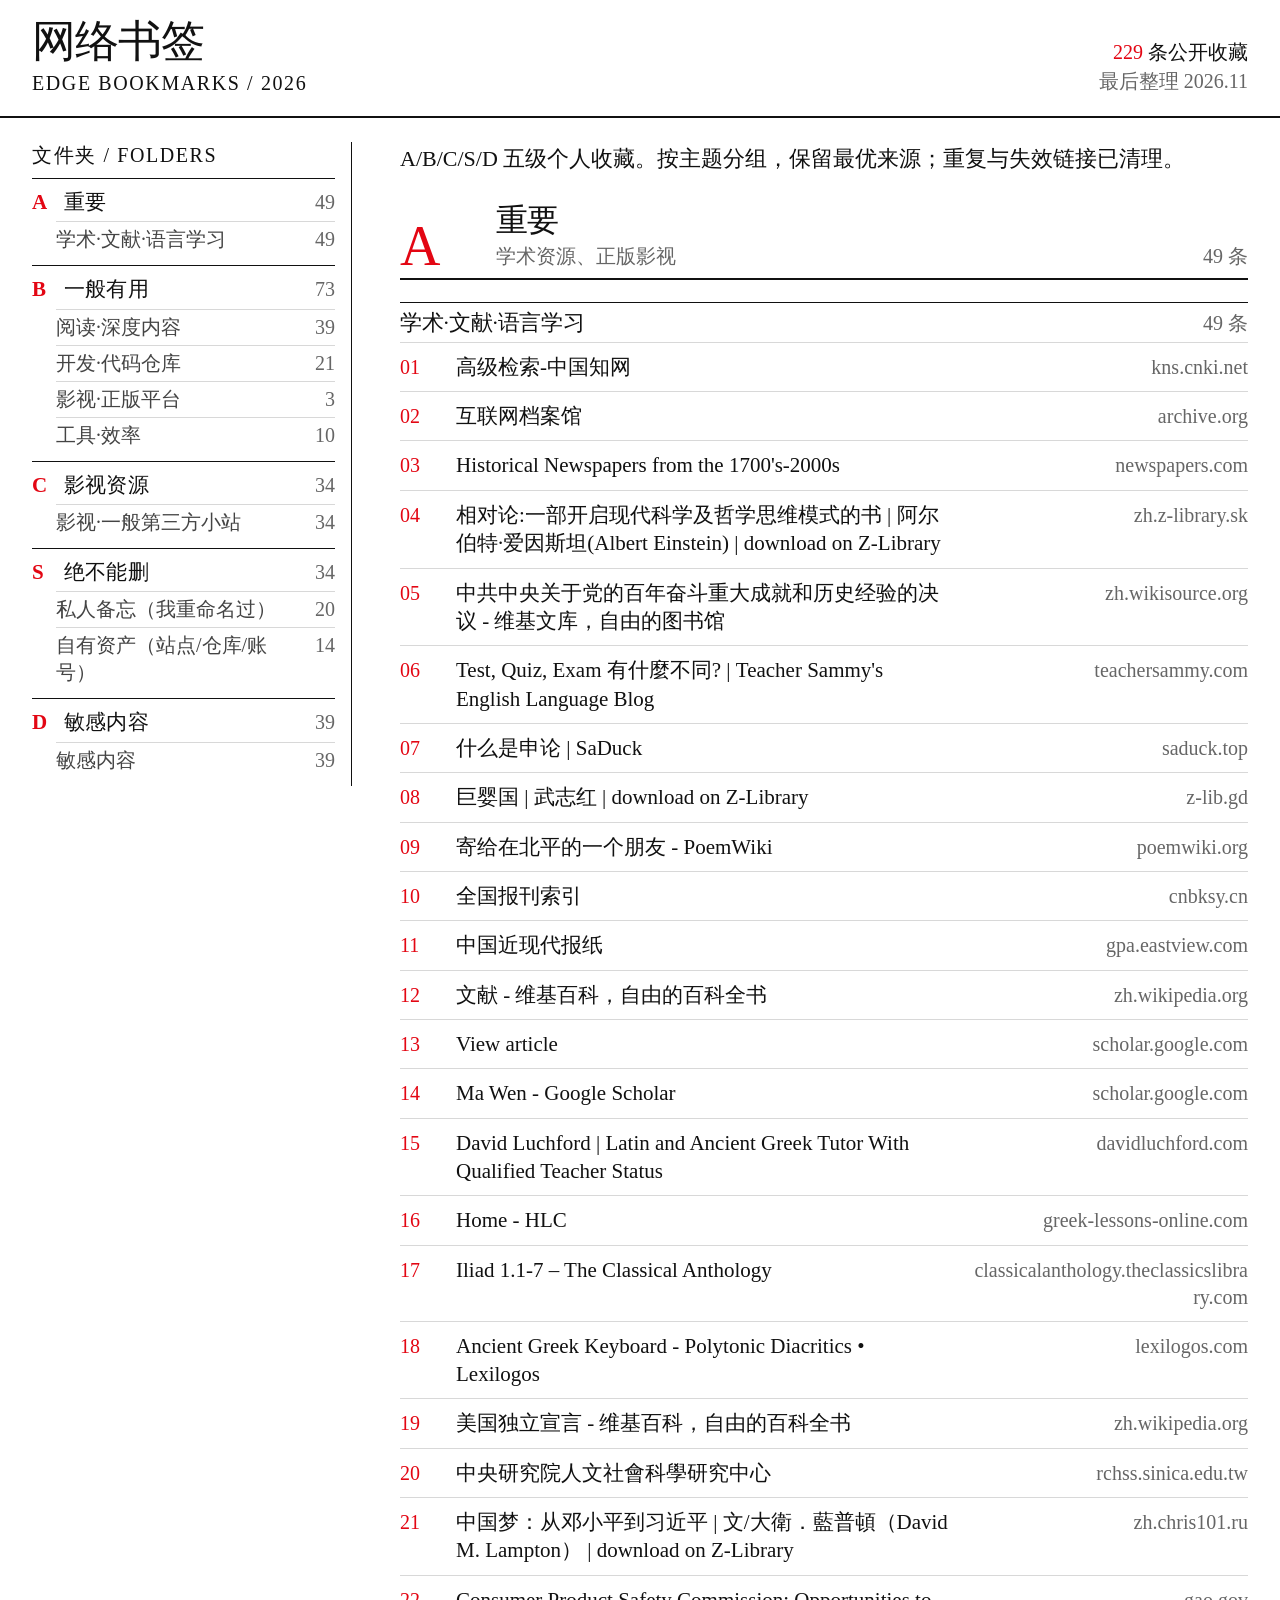
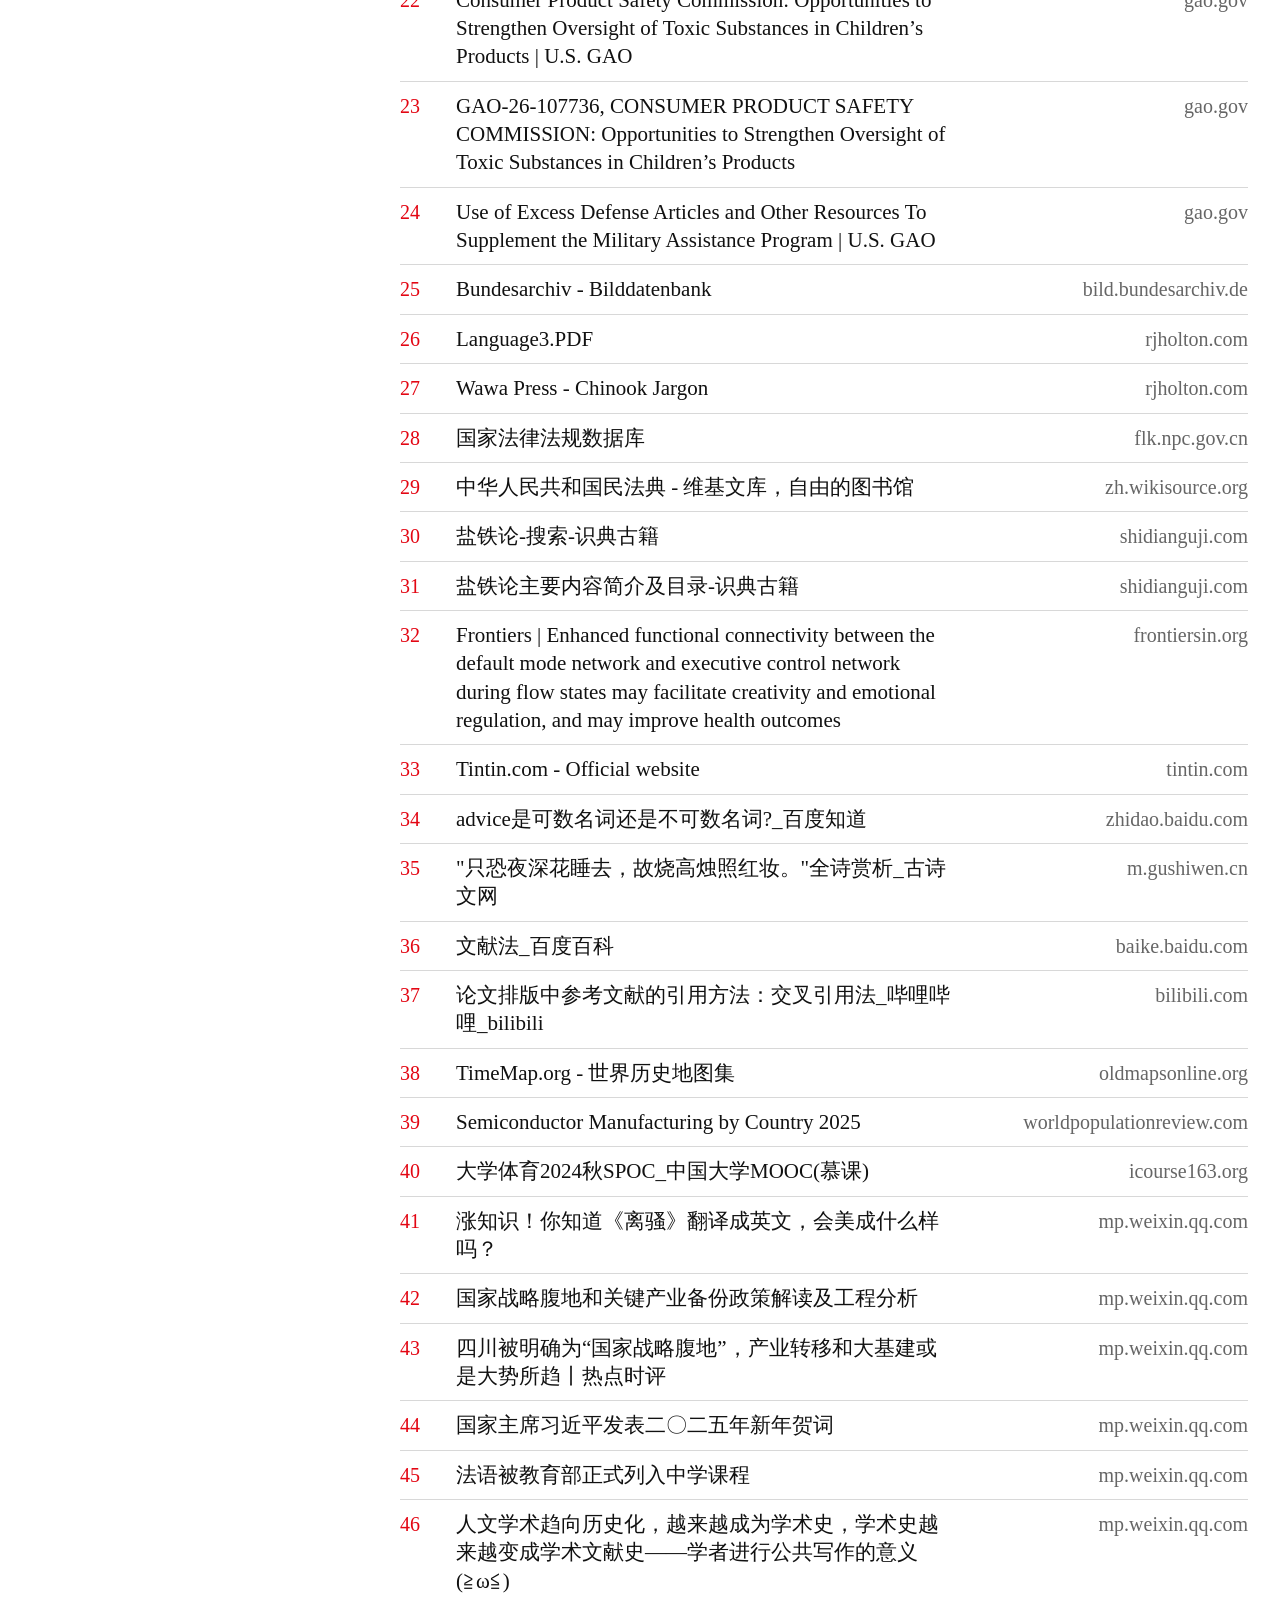
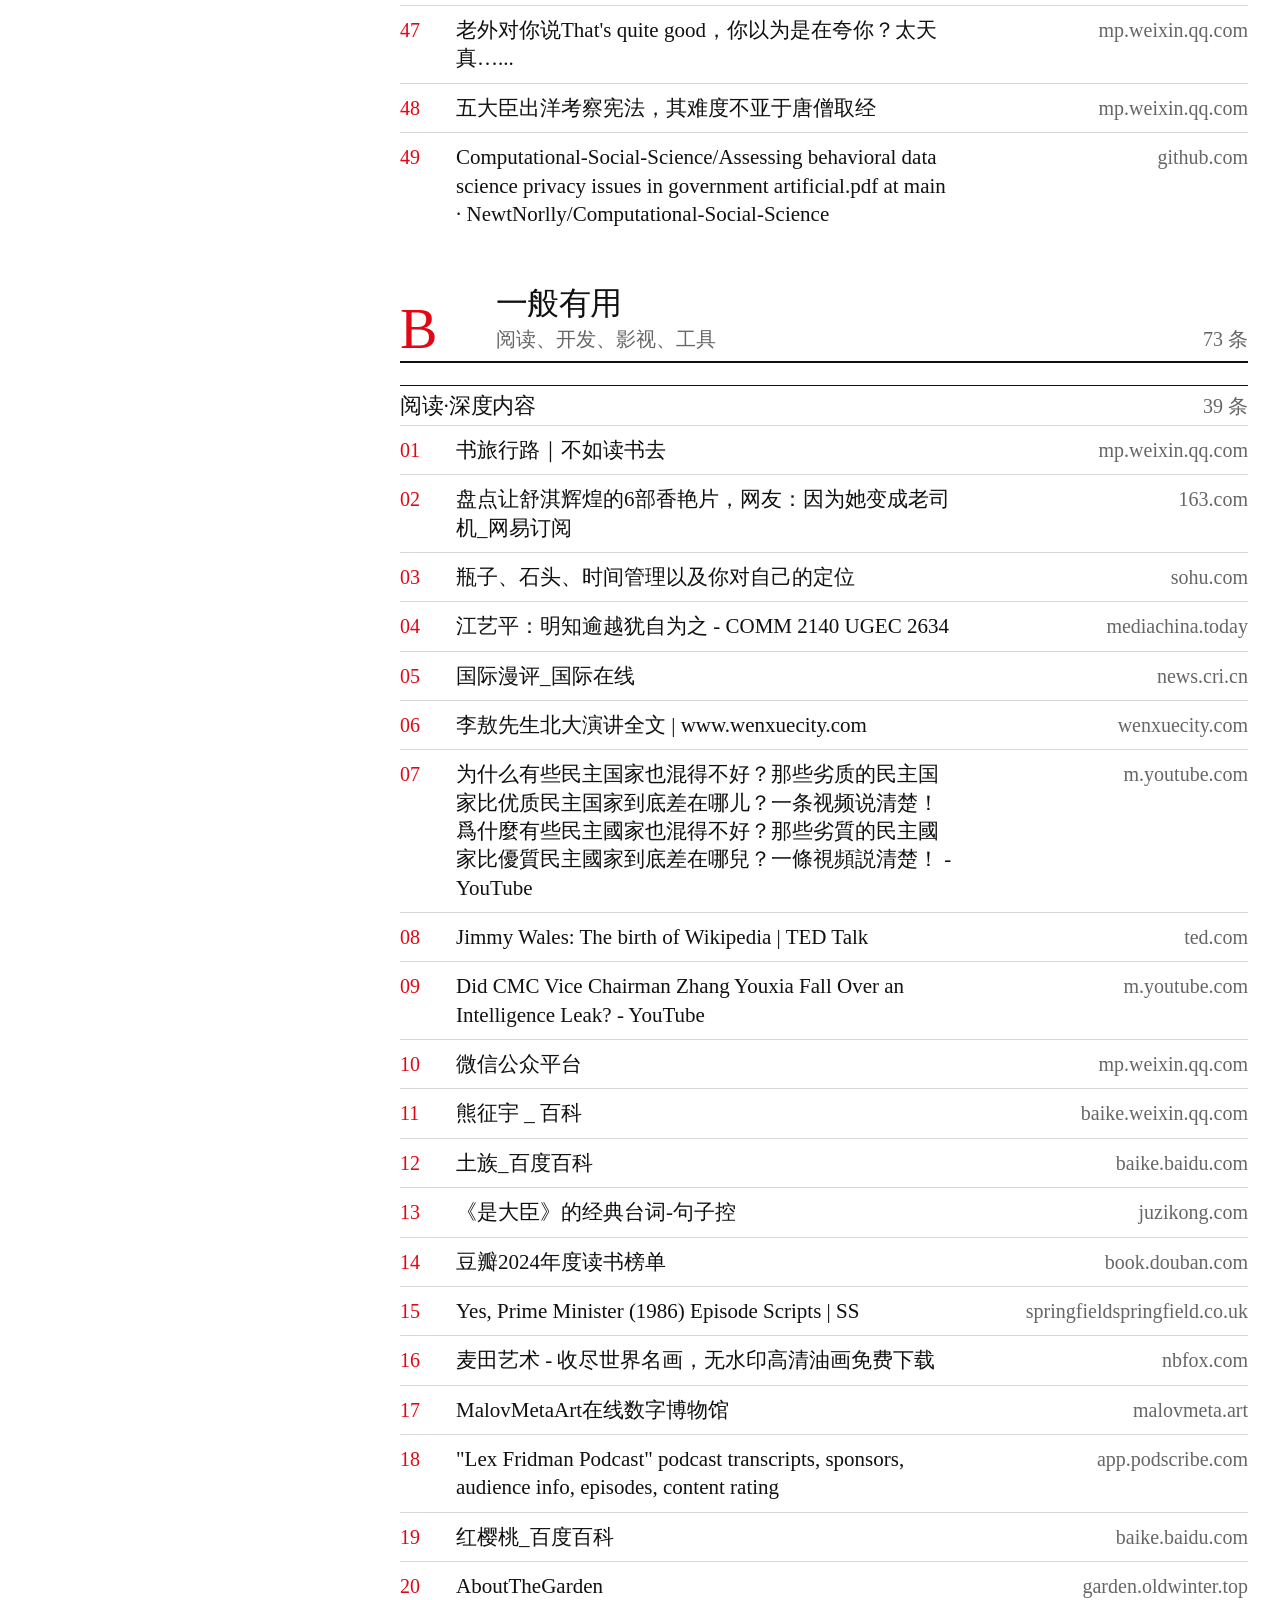
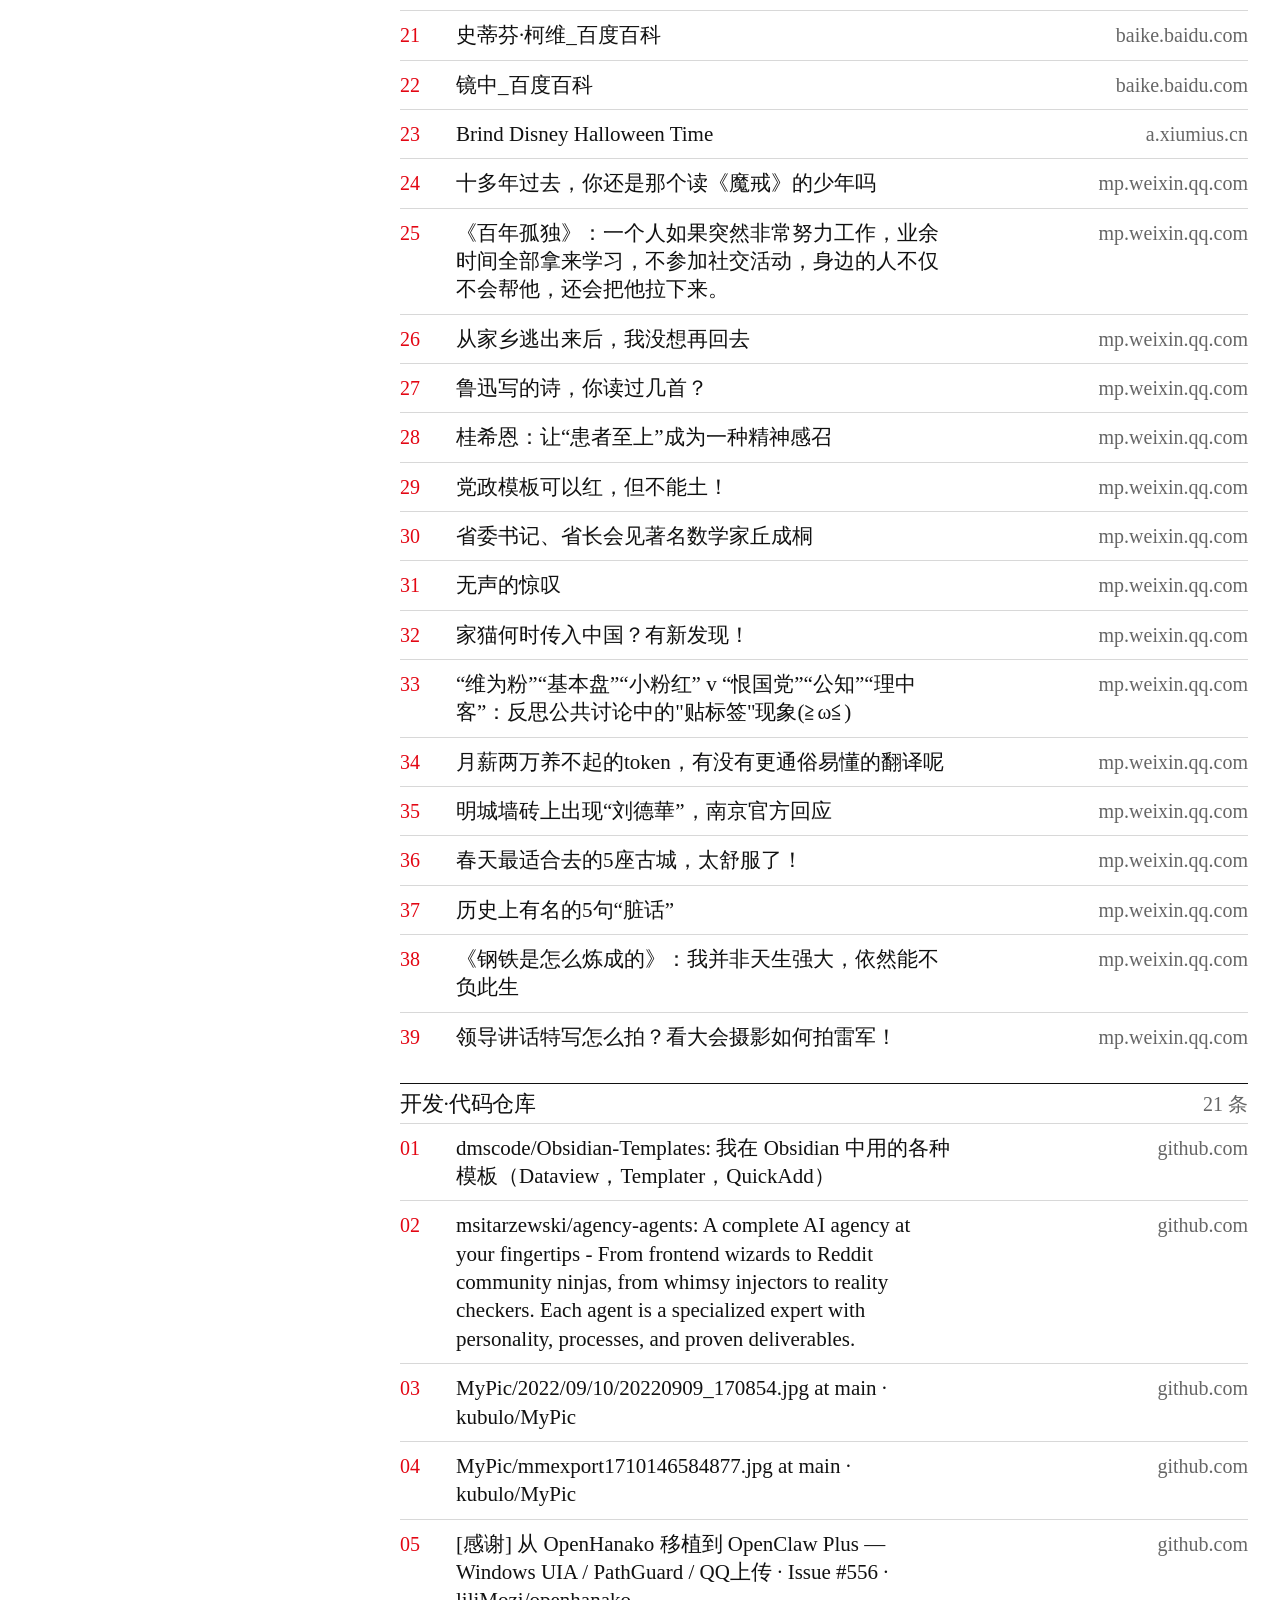
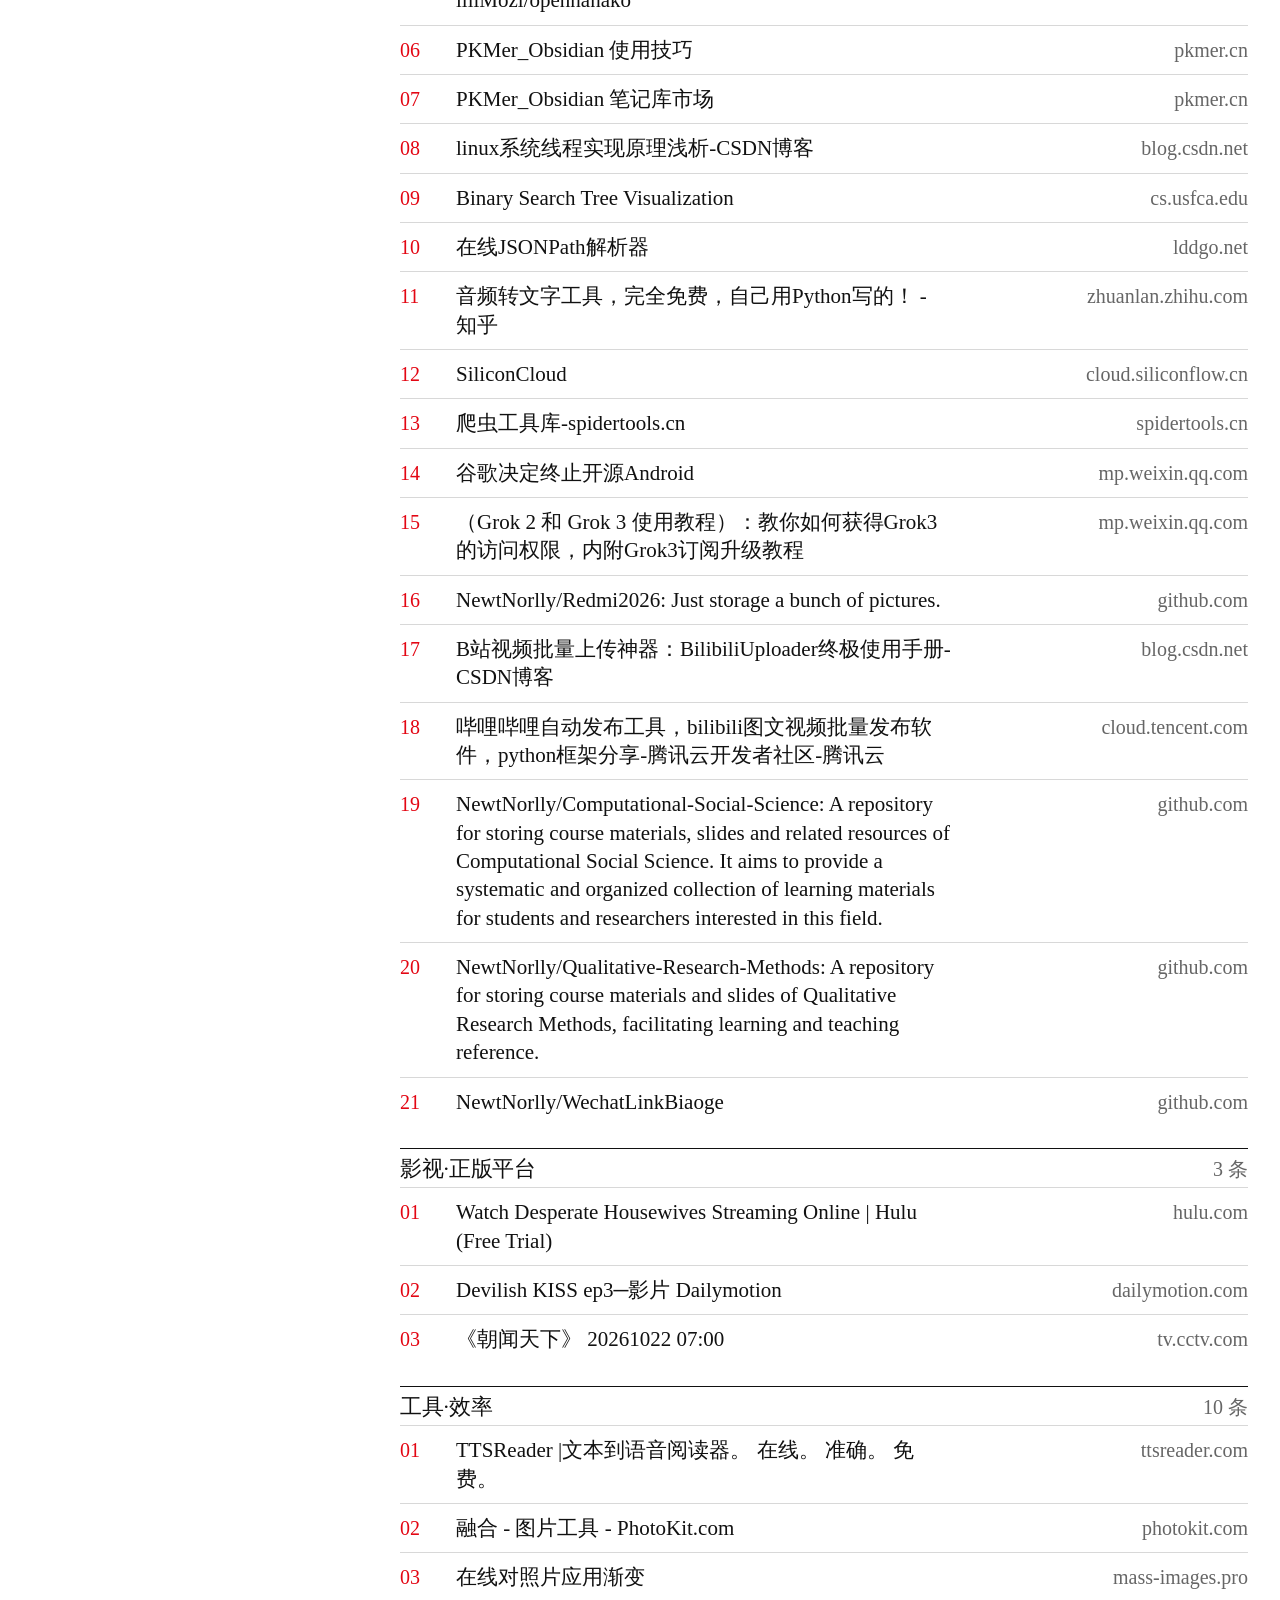
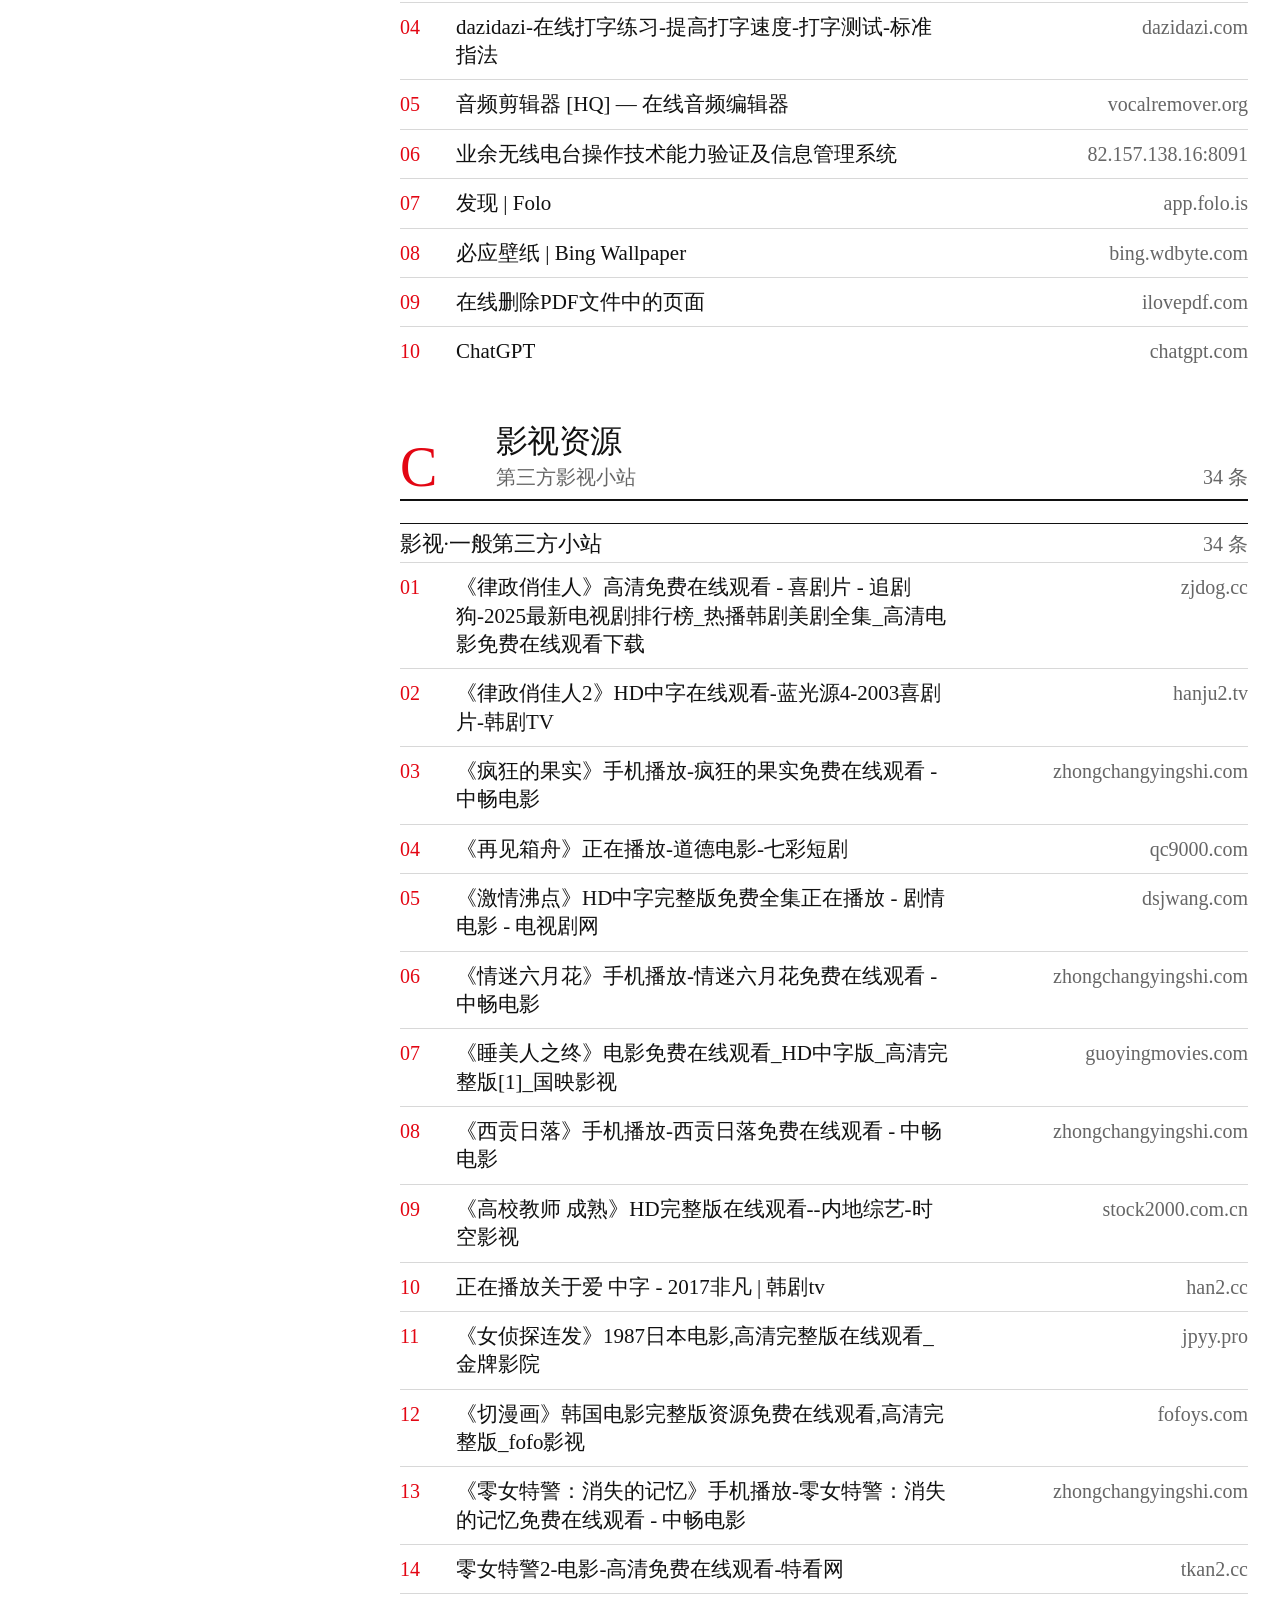
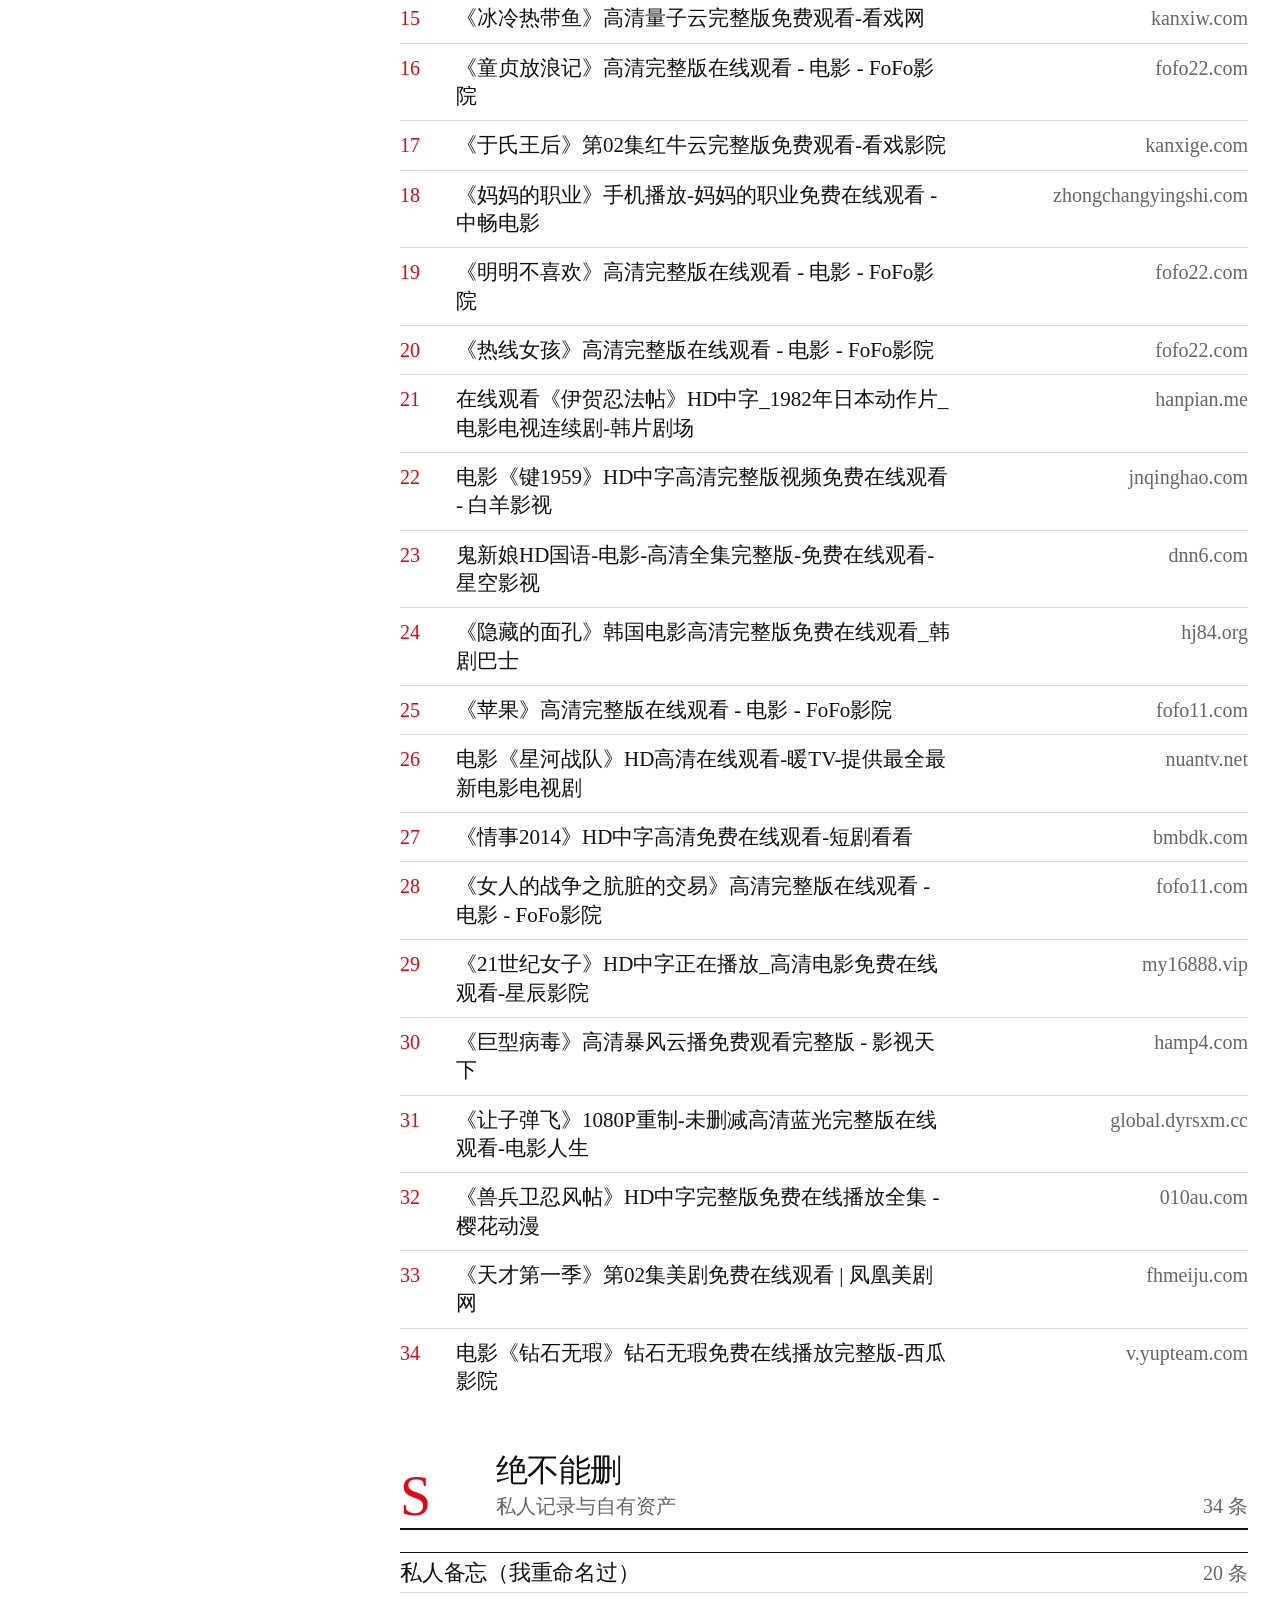
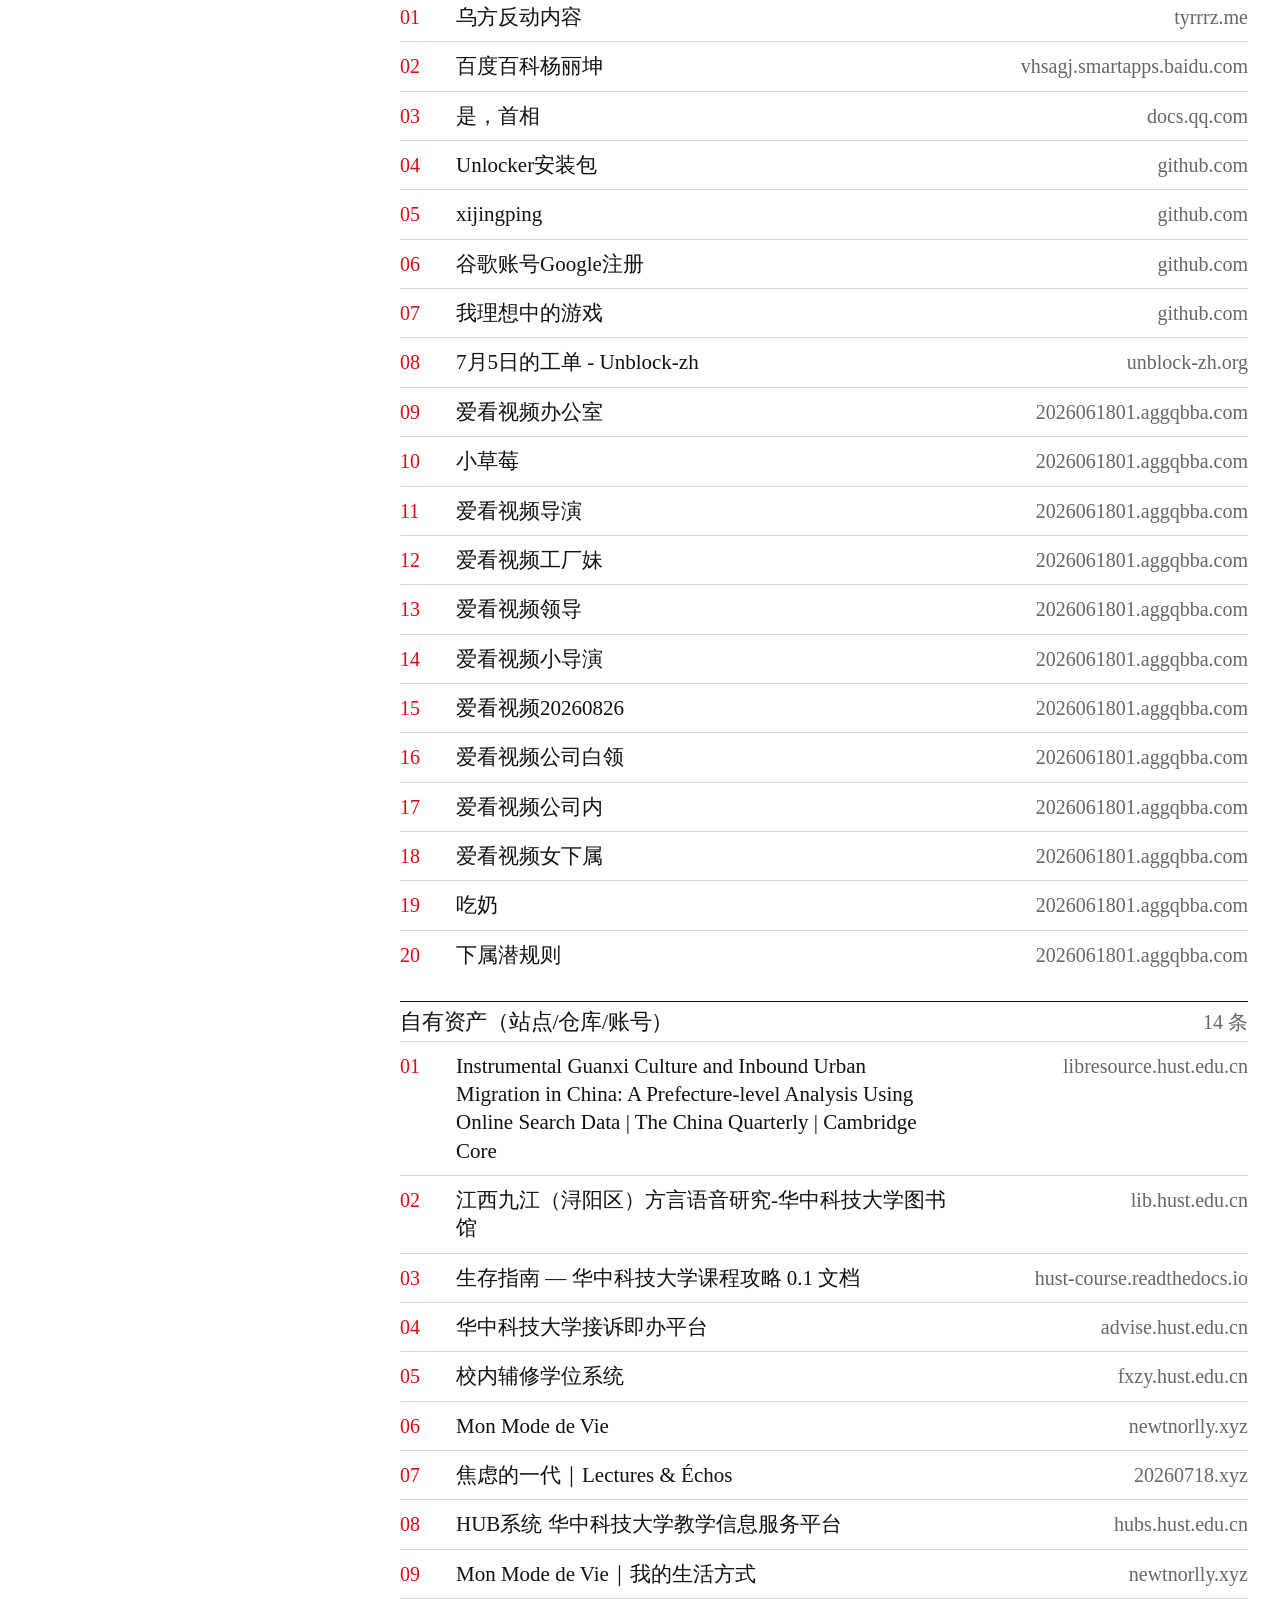
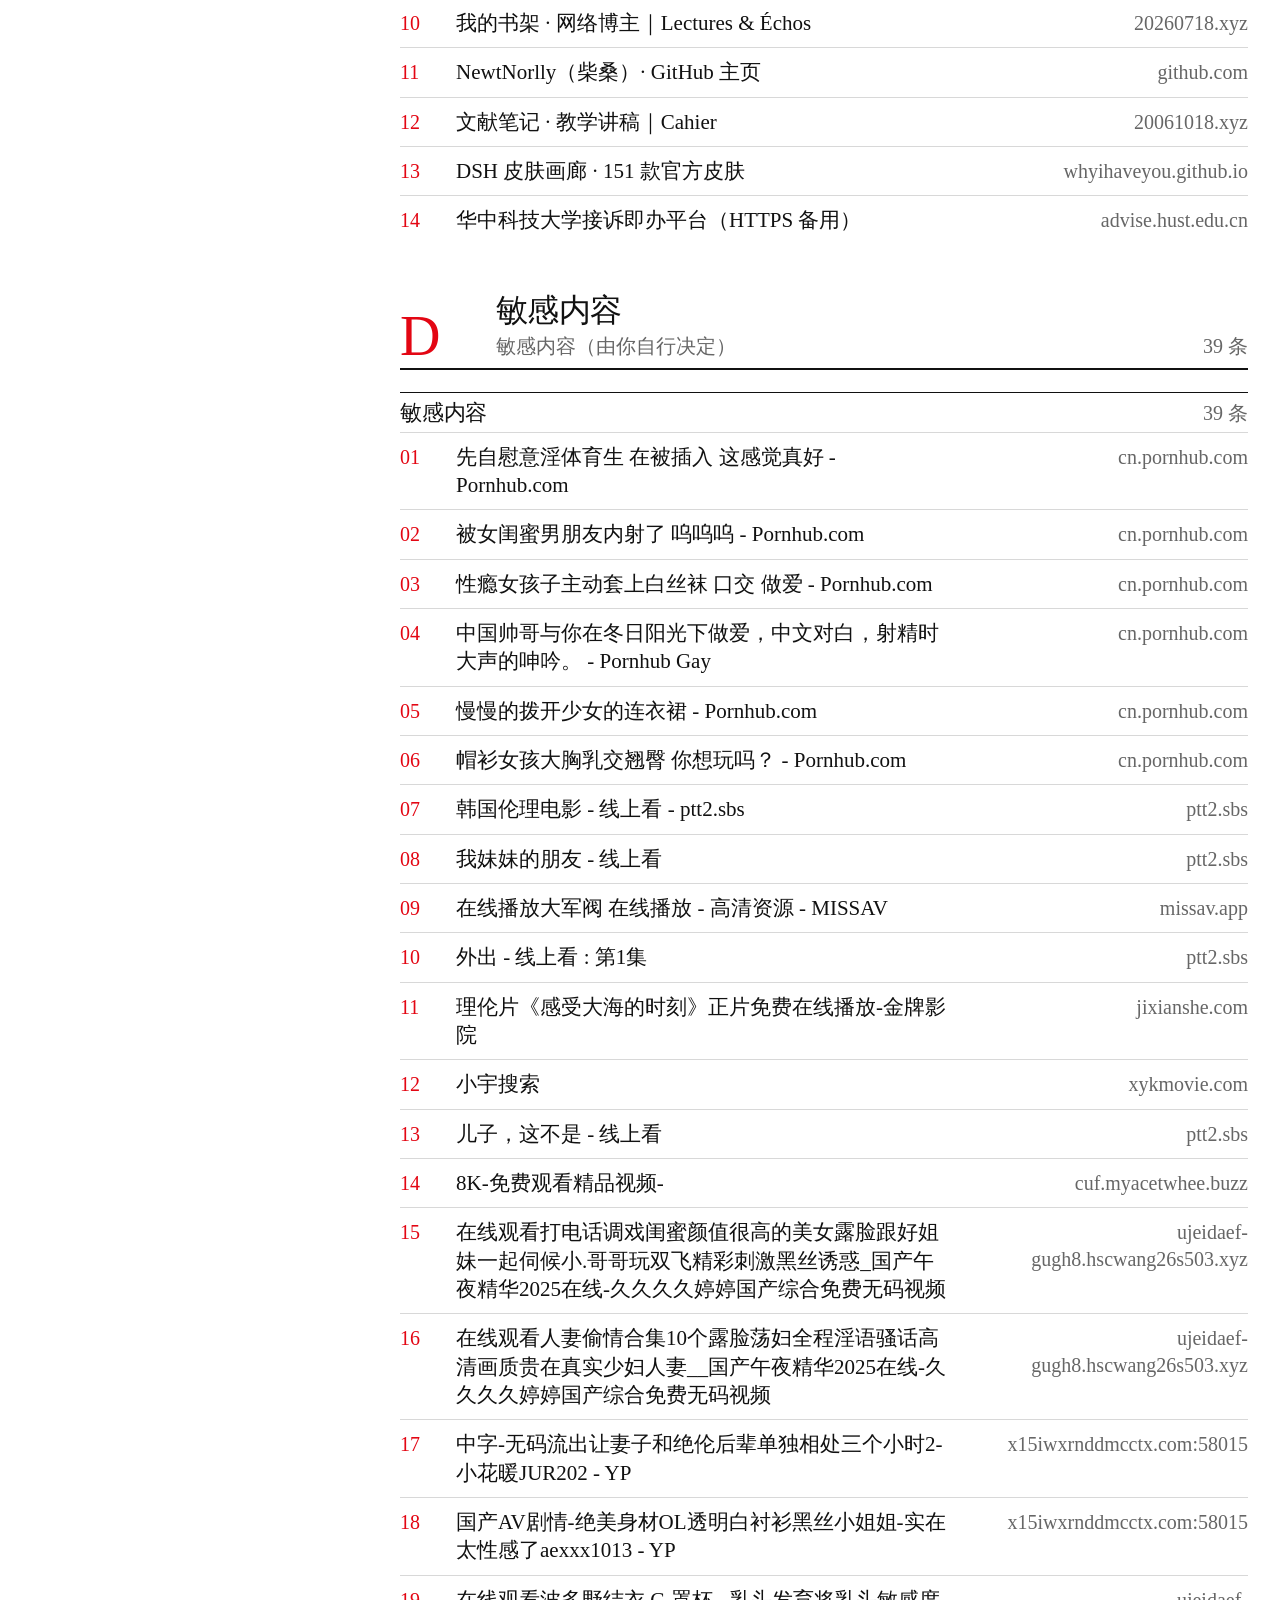
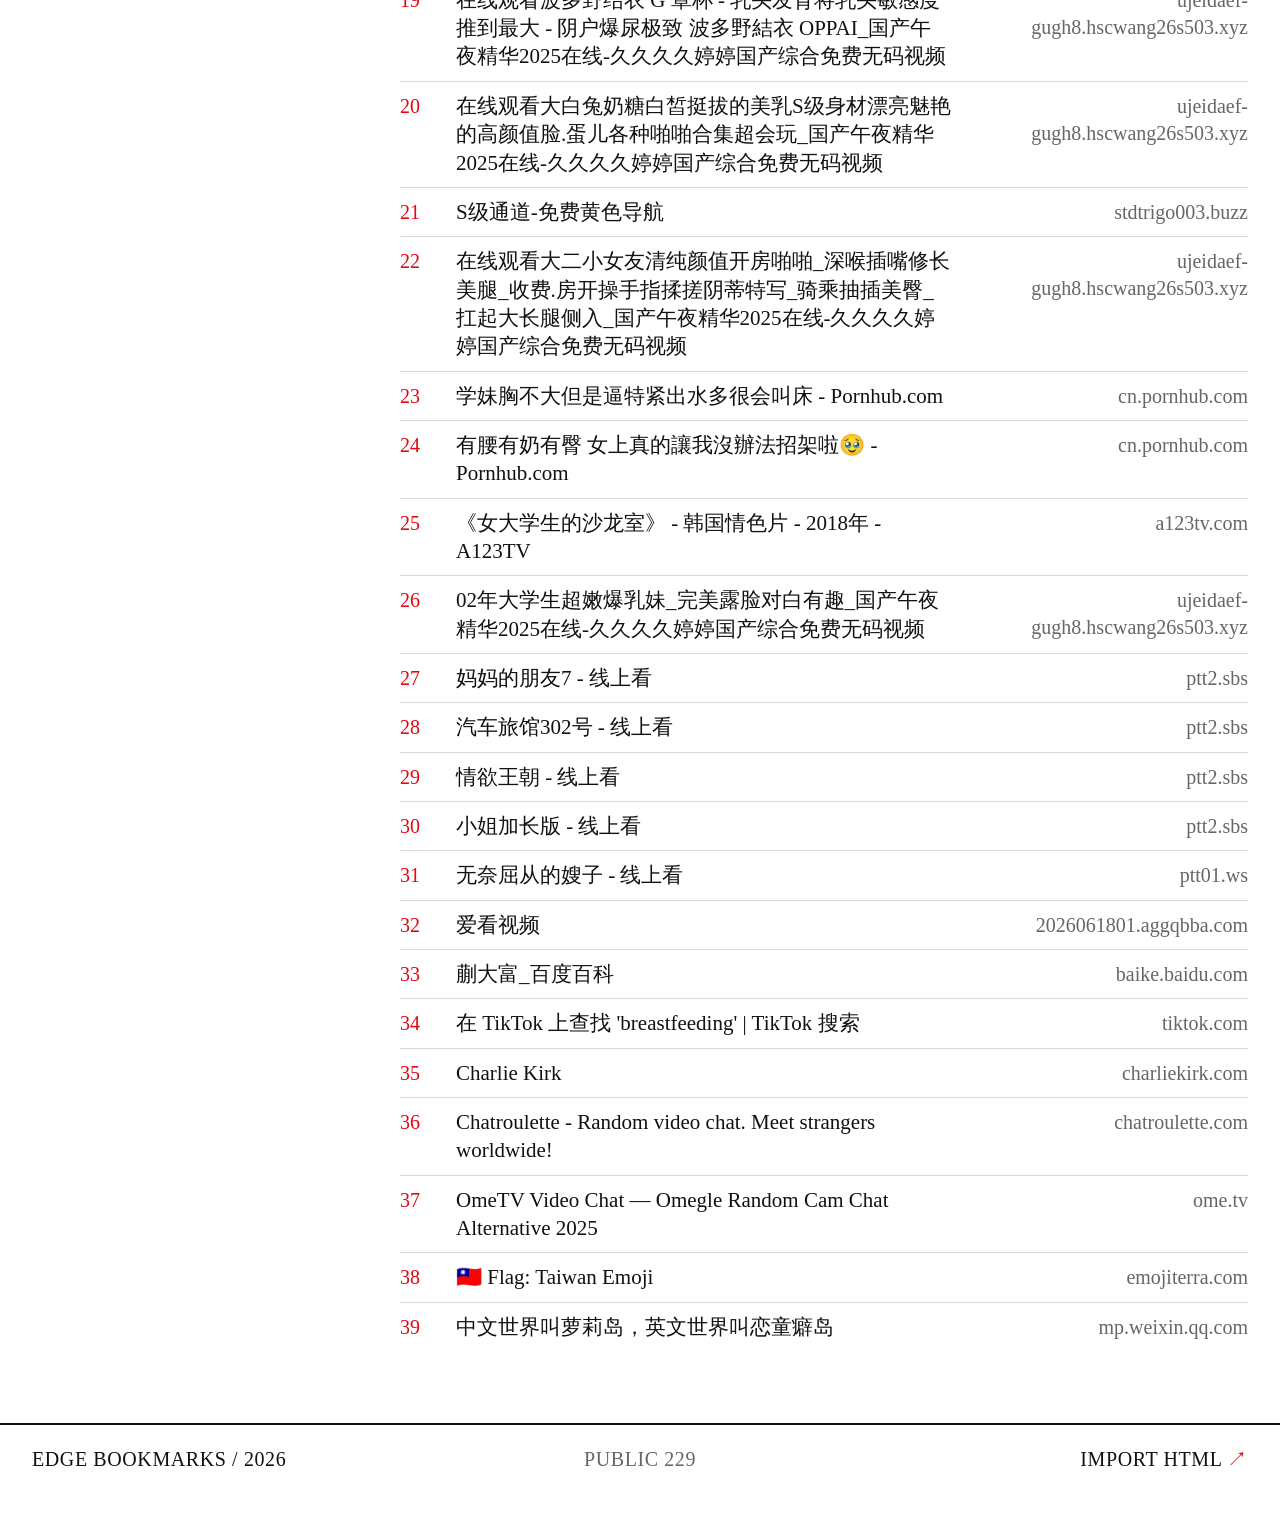
==== commit 22b7543d: "Remove 40 dead bookmarks and rebuild site (269 -> 229)" ====
--- a/site/index.html
+++ b/site/index.html
@@ -6,7 +6,7 @@
   <meta name="color-scheme" content="light">
   <meta name="theme-color" content="#ffffff">
   <meta name="robots" content="noindex, nofollow">
-  <meta name="description" content="Edge Bookmarks — 269 条公开收藏的网络书签页。">
+  <meta name="description" content="Edge Bookmarks — 229 条公开收藏的网络书签页。">
   <title>网络书签 / Edge Bookmarks</title>
   <link rel="icon" href="./favicon.svg" type="image/svg+xml">
   <link rel="stylesheet" href="./assets/styles.css">
@@ -18,8 +18,8 @@
       <p>EDGE BOOKMARKS / 2026</p>
     </div>
     <div class="topbar-meta">
-      <p><span class="red">269</span> 条公开收藏</p>
-      <p>最后整理 2026.10</p>
+      <p><span class="red">229</span> 条公开收藏</p>
+      <p>最后整理 2026.11</p>
     </div>
   </header>
 
@@ -27,20 +27,20 @@
     <aside class="sidebar">
       <p class="sidebar-label">文件夹 / FOLDERS</p>
       <nav aria-label="书签文件夹">
-        <div class="tree-level"><a class="tree-row" href="#level-a"><span class="tree-letter">A</span><span class="tree-name">重要</span><span class="tree-count">50</span></a><ul class="tree-cats"><li><a href="#cat-a-1">学术·文献·语言学习 <span>50</span></a></li></ul></div><div class="tree-level"><a class="tree-row" href="#level-b"><span class="tree-letter">B</span><span class="tree-name">一般有用</span><span class="tree-count">83</span></a><ul class="tree-cats"><li><a href="#cat-b-1">阅读·深度内容 <span>43</span></a></li><li><a href="#cat-b-2">开发·代码仓库 <span>26</span></a></li><li><a href="#cat-b-3">影视·正版平台 <span>3</span></a></li><li><a href="#cat-b-4">工具·效率 <span>11</span></a></li></ul></div><div class="tree-level"><a class="tree-row" href="#level-c"><span class="tree-letter">C</span><span class="tree-name">影视资源</span><span class="tree-count">34</span></a><ul class="tree-cats"><li><a href="#cat-c-1">影视·一般第三方小站 <span>34</span></a></li></ul></div><div class="tree-level"><a class="tree-row" href="#level-s"><span class="tree-letter">S</span><span class="tree-name">绝不能删</span><span class="tree-count">61</span></a><ul class="tree-cats"><li><a href="#cat-s-1">私人备忘（我重命名过） <span>44</span></a></li><li><a href="#cat-s-2">自有资产（站点/仓库/账号） <span>17</span></a></li></ul></div><div class="tree-level"><a class="tree-row" href="#level-d"><span class="tree-letter">D</span><span class="tree-name">敏感内容</span><span class="tree-count">41</span></a><ul class="tree-cats"><li><a href="#cat-d-1">敏感内容 <span>41</span></a></li></ul></div>
+        <div class="tree-level"><a class="tree-row" href="#level-a"><span class="tree-letter">A</span><span class="tree-name">重要</span><span class="tree-count">49</span></a><ul class="tree-cats"><li><a href="#cat-a-1">学术·文献·语言学习 <span>49</span></a></li></ul></div><div class="tree-level"><a class="tree-row" href="#level-b"><span class="tree-letter">B</span><span class="tree-name">一般有用</span><span class="tree-count">73</span></a><ul class="tree-cats"><li><a href="#cat-b-1">阅读·深度内容 <span>39</span></a></li><li><a href="#cat-b-2">开发·代码仓库 <span>21</span></a></li><li><a href="#cat-b-3">影视·正版平台 <span>3</span></a></li><li><a href="#cat-b-4">工具·效率 <span>10</span></a></li></ul></div><div class="tree-level"><a class="tree-row" href="#level-c"><span class="tree-letter">C</span><span class="tree-name">影视资源</span><span class="tree-count">34</span></a><ul class="tree-cats"><li><a href="#cat-c-1">影视·一般第三方小站 <span>34</span></a></li></ul></div><div class="tree-level"><a class="tree-row" href="#level-s"><span class="tree-letter">S</span><span class="tree-name">绝不能删</span><span class="tree-count">34</span></a><ul class="tree-cats"><li><a href="#cat-s-1">私人备忘（我重命名过） <span>20</span></a></li><li><a href="#cat-s-2">自有资产（站点/仓库/账号） <span>14</span></a></li></ul></div><div class="tree-level"><a class="tree-row" href="#level-d"><span class="tree-letter">D</span><span class="tree-name">敏感内容</span><span class="tree-count">39</span></a><ul class="tree-cats"><li><a href="#cat-d-1">敏感内容 <span>39</span></a></li></ul></div>
       </nav>
     </aside>
 
     <main class="content">
       <p class="lede">A/B/C/S/D 五级个人收藏。按主题分组，保留最优来源；重复与失效链接已清理。</p>
-      <section class="level" id="level-a"><header class="level-head"><span class="level-letter" aria-hidden="true">A</span><div class="level-title"><h2>重要</h2><p>学术资源、正版影视</p></div><span class="level-count">50 条</span></header><div class="categories"><section class="category" id="cat-a-1"><header class="category-head"><h3>学术·文献·语言学习</h3><span>50 条</span></header><ol class="bookmarks"><li><a href="https://kns.cnki.net/kns8s/AdvSearch?classid=LSTPFY1C" target="_blank" rel="noopener noreferrer"><span class="num">01</span><span class="bm-title">高级检索-中国知网</span><span class="bm-domain">kns.cnki.net</span></a></li><li><a href="https://archive.org/" target="_blank" rel="noopener noreferrer"><span class="num">02</span><span class="bm-title">互联网档案馆</span><span class="bm-domain">archive.org</span></a></li><li><a href="https://www.newspapers.com/?utm_source=chatgpt.com" target="_blank" rel="noopener noreferrer"><span class="num">03</span><span class="bm-title">Historical Newspapers from the 1700's-2000s</span><span class="bm-domain">newspapers.com</span></a></li><li><a href="https://zh.z-library.sk/book/16800332/c4d58d/%E7%9B%B8%E5%AF%B9%E8%AE%BA%E4%B8%80%E9%83%A8%E5%BC%80%E5%90%AF%E7%8E%B0%E4%BB%A3%E7%A7%91%E5%AD%A6%E5%8F%8A%E5%93%B2%E5%AD%A6%E6%80%9D%E7%BB%B4%E6%A8%A1%E5%BC%8F%E7%9A%84%E4%B9%A6.html?dsource=recommend" target="_blank" rel="noopener noreferrer"><span class="num">04</span><span class="bm-title">相对论:一部开启现代科学及哲学思维模式的书 | 阿尔伯特·爱因斯坦(Albert Einstein) | download on Z-Library</span><span class="bm-domain">zh.z-library.sk</span></a></li><li><a href="https://zh.wikisource.org/wiki/%E4%B8%AD%E5%85%B1%E4%B8%AD%E5%A4%AE%E5%85%B3%E4%BA%8E%E5%85%9A%E7%9A%84%E7%99%BE%E5%B9%B4%E5%A5%8B%E6%96%97%E9%87%8D%E5%A4%A7%E6%88%90%E5%B0%B1%E5%92%8C%E5%8E%86%E5%8F%B2%E7%BB%8F%E9%AA%8C%E7%9A%84%E5%86%B3%E8%AE%AE" target="_blank" rel="noopener noreferrer"><span class="num">05</span><span class="bm-title">中共中央关于党的百年奋斗重大成就和历史经验的决议 - 维基文库，自由的图书馆</span><span class="bm-domain">zh.wikisource.org</span></a></li><li><a href="https://www.teachersammy.com/blog/difference-between-english-words-test-quiz-exam/" target="_blank" rel="noopener noreferrer"><span class="num">06</span><span class="bm-title">Test, Quiz, Exam 有什麼不同? | Teacher Sammy's English Language Blog</span><span class="bm-domain">teachersammy.com</span></a></li><li><a href="https://saduck.top/%E7%94%B3%E8%AE%BA/%E4%BB%80%E4%B9%88%E6%98%AF%E7%94%B3%E8%AE%BA.html" target="_blank" rel="noopener noreferrer"><span class="num">07</span><span class="bm-title">什么是申论 | SaDuck</span><span class="bm-domain">saduck.top</span></a></li><li><a href="https://z-lib.gd/book/3594293/95c251/%E5%B7%A8%E5%A9%B4%E5%9B%BD.html" target="_blank" rel="noopener noreferrer"><span class="num">08</span><span class="bm-title">巨婴国 | 武志红 | download on Z-Library</span><span class="bm-domain">z-lib.gd</span></a></li><li><a href="https://poemwiki.org/p/ODAzOTc1NzU3NTcwMDI3" target="_blank" rel="noopener noreferrer"><span class="num">09</span><span class="bm-title">寄给在北平的一个朋友 - PoemWiki</span><span class="bm-domain">poemwiki.org</span></a></li><li><a href="https://www.cnbksy.cn/" target="_blank" rel="noopener noreferrer"><span class="num">10</span><span class="bm-title">全国报刊索引</span><span class="bm-domain">cnbksy.cn</span></a></li><li><a href="https://gpa.eastview.com/" target="_blank" rel="noopener noreferrer"><span class="num">11</span><span class="bm-title">中国近现代报纸</span><span class="bm-domain">gpa.eastview.com</span></a></li><li><a href="https://zh.wikipedia.org/wiki/%E6%96%87%E7%8C%AE" target="_blank" rel="noopener noreferrer"><span class="num">12</span><span class="bm-title">文献 - 维基百科，自由的百科全书</span><span class="bm-domain">zh.wikipedia.org</span></a></li><li><a href="https://scholar.google.com/citations?view_op=view_citation&amp;hl=en&amp;user=rb4PCCYAAAAJ&amp;citation_for_view=rb4PCCYAAAAJ:ufrVoPGSRksC" target="_blank" rel="noopener noreferrer"><span class="num">13</span><span class="bm-title">View article</span><span class="bm-domain">scholar.google.com</span></a></li><li><a href="https://scholar.google.com/citations?user=rb4PCCYAAAAJ&amp;hl=en" target="_blank" rel="noopener noreferrer"><span class="num">14</span><span class="bm-title">‪Ma Wen‬ - ‪Google Scholar‬</span><span class="bm-domain">scholar.google.com</span></a></li><li><a href="https://www.davidluchford.com/" target="_blank" rel="noopener noreferrer"><span class="num">15</span><span class="bm-title">David Luchford | Latin and Ancient Greek Tutor With Qualified Teacher Status</span><span class="bm-domain">davidluchford.com</span></a></li><li><a href="https://www.greek-lessons-online.com/en/" target="_blank" rel="noopener noreferrer"><span class="num">16</span><span class="bm-title">Home - HLC</span><span class="bm-domain">greek-lessons-online.com</span></a></li><li><a href="https://classicalanthology.theclassicslibrary.com/2012/05/30/iliad-1-1-7/" target="_blank" rel="noopener noreferrer"><span class="num">17</span><span class="bm-title">Iliad 1.1-7 – The Classical Anthology</span><span class="bm-domain">classicalanthology.theclassicslibrary.com</span></a></li><li><a href="https://www.lexilogos.com/keyboard/greek_ancient.htm" target="_blank" rel="noopener noreferrer"><span class="num">18</span><span class="bm-title">Ancient Greek Keyboard - Polytonic Diacritics • Lexilogos</span><span class="bm-domain">lexilogos.com</span></a></li><li><a href="https://zh.wikipedia.org/wiki/%E7%BE%8E%E5%9C%8B%E7%8D%A8%E7%AB%8B%E5%AE%A3%E8%A8%80" target="_blank" rel="noopener noreferrer"><span class="num">19</span><span class="bm-title">美国独立宣言 - 维基百科，自由的百科全书</span><span class="bm-domain">zh.wikipedia.org</span></a></li><li><a href="https://www.rchss.sinica.edu.tw/main" target="_blank" rel="noopener noreferrer"><span class="num">20</span><span class="bm-title">中央研究院人文社會科學研究中心</span><span class="bm-domain">rchss.sinica.edu.tw</span></a></li><li><a href="https://zh.chris101.ru/book/17525986/0e3dbb/%E4%B8%AD%E5%9B%BD%E6%A2%A6%E4%BB%8E%E9%82%93%E5%B0%8F%E5%B9%B3%E5%88%B0%E4%B9%A0%E8%BF%91%E5%B9%B3.html" target="_blank" rel="noopener noreferrer"><span class="num">21</span><span class="bm-title">中国梦：从邓小平到习近平 | 文/大衛．藍普頓（David M. Lampton） | download on Z-Library</span><span class="bm-domain">zh.chris101.ru</span></a></li><li><a href="https://www.gao.gov/products/gao-26-107736" target="_blank" rel="noopener noreferrer"><span class="num">22</span><span class="bm-title">Consumer Product Safety Commission: Opportunities to Strengthen Oversight of Toxic Substances in Children’s Products | U.S. GAO</span><span class="bm-domain">gao.gov</span></a></li><li><a href="https://www.gao.gov/assets/gao-26-107736.pdf" target="_blank" rel="noopener noreferrer"><span class="num">23</span><span class="bm-title">GAO-26-107736, CONSUMER PRODUCT SAFETY COMMISSION: Opportunities to Strengthen Oversight of Toxic Substances in Children’s Products</span><span class="bm-domain">gao.gov</span></a></li><li><a href="https://www.gao.gov/products/b-163742-3" target="_blank" rel="noopener noreferrer"><span class="num">24</span><span class="bm-title">Use of Excess Defense Articles and Other Resources To Supplement the Military Assistance Program | U.S. GAO</span><span class="bm-domain">gao.gov</span></a></li><li><a href="https://www.bild.bundesarchiv.de/dba/de/search/?yearfrom=1938&amp;yearto=1939&amp;query=tibet" target="_blank" rel="noopener noreferrer"><span class="num">25</span><span class="bm-title">Bundesarchiv - Bilddatenbank</span><span class="bm-domain">bild.bundesarchiv.de</span></a></li><li><a href="https://rjholton.com/PDFs/Language3.PDF" target="_blank" rel="noopener noreferrer"><span class="num">26</span><span class="bm-title">Language3.PDF</span><span class="bm-domain">rjholton.com</span></a></li><li><a href="https://rjholton.com/" target="_blank" rel="noopener noreferrer"><span class="num">27</span><span class="bm-title">Wawa Press - Chinook Jargon</span><span class="bm-domain">rjholton.com</span></a></li><li><a href="https://flk.npc.gov.cn/index" target="_blank" rel="noopener noreferrer"><span class="num">28</span><span class="bm-title">国家法律法规数据库</span><span class="bm-domain">flk.npc.gov.cn</span></a></li><li><a href="https://zh.wikisource.org/wiki/%E4%B8%AD%E5%8D%8E%E4%BA%BA%E6%B0%91%E5%85%B1%E5%92%8C%E5%9B%BD%E6%B0%91%E6%B3%95%E5%85%B8" target="_blank" rel="noopener noreferrer"><span class="num">29</span><span class="bm-title">中华人民共和国民法典 - 维基文库，自由的图书馆</span><span class="bm-domain">zh.wikisource.org</span></a></li><li><a href="https://www.shidianguji.com/search/%E7%9B%90%E9%93%81%E8%AE%BA?page_from=home_page" target="_blank" rel="noopener noreferrer"><span class="num">30</span><span class="bm-title">盐铁论-搜索-识典古籍</span><span class="bm-domain">shidianguji.com</span></a></li><li><a href="https://www.shidianguji.com/book/SBCK055/chapter/SBCK055_1?page_from=searching_page&amp;version=36" target="_blank" rel="noopener noreferrer"><span class="num">31</span><span class="bm-title">盐铁论主要内容简介及目录-识典古籍</span><span class="bm-domain">shidianguji.com</span></a></li><li><a href="https://www.frontiersin.org/journals/behavioral-neuroscience/articles/10.3389/fnbeh.2025.1690499/full" target="_blank" rel="noopener noreferrer"><span class="num">32</span><span class="bm-title">Frontiers | Enhanced functional connectivity between the default mode network and executive control network during flow states may facilitate creativity and emotional regulation, and may improve health outcomes</span><span class="bm-domain">frontiersin.org</span></a></li><li><a href="https://www.tintin.com/zh" target="_blank" rel="noopener noreferrer"><span class="num">33</span><span class="bm-title">Tintin.com - Official website</span><span class="bm-domain">tintin.com</span></a></li><li><a href="https://zhidao.baidu.com/question/1391003166654863140.html#:~:text=advice%20%EF%BC%88%E5%BF%A0%E5%91%8A%EF%BC%8F%E5%BB%BA%E8%AE%AE%EF%BC%89%E6%98%AF%20%E4%B8%8D%E5%8F%AF%E6%95%B0%E5%90%8D%E8%AF%8D%EF%BC%8C%E6%B2%A1%E6%9C%89%E5%A4%8D%E6%95%B0%E5%BD%A2%E5%BC%8Fadvices%EF%BC%8C%E4%B9%9F%E4%B8%8D%E5%8F%AF%E5%9C%A8%E5%85%B6%E5%89%8D%E7%94%A8%20%E4%B8%8D%E5%AE%9A%E5%86%A0%E8%AF%8D%E3%80%82%20%E8%A6%81%E8%A1%A8%E8%BE%BE%E6%B1%89%E8%AF%AD%E7%9A%84%EF%BC%82%E4%B8%80%E6%9D%A1%E5%BB%BA%E8%AE%AE%EF%BC%8F%E5%BF%A0%E5%91%8A%EF%BC%82%EF%BC%8C%E8%8B%B1%E8%AF%AD%E5%8F%AF%E4%BB%A5%E8%AF%B4%EF%BC%9Aa%20piece%20of%20advice%2C,advice%20%E5%81%B6%E5%B0%94%E4%B9%9F%E4%BD%9C%E5%8F%AF%E6%95%B0%E5%90%8D%E8%AF%8D%E5%A4%8D%E6%95%B0%EF%BC%8C%E6%84%8F%E4%B8%BA%E6%B6%88%E6%81%AF%E3%80%81%E4%BF%A1%E6%81%AF%20%28%E7%B1%BB%E4%BC%BCnews%29%E3%80%82%20%E5%A6%82%20fresh%20advices%20from%20China%E6%9D%A5%E8%87%AA%E4%B8%AD%E5%9B%BD%E7%9A%84%E6%96%B0%E6%B6%88%E6%81%AF%E3%80%82" target="_blank" rel="noopener noreferrer"><span class="num">34</span><span class="bm-title">advice是可数名词还是不可数名词?_百度知道</span><span class="bm-domain">zhidao.baidu.com</span></a></li><li><a href="https://m.gushiwen.cn/mingjuw_1392.aspx" target="_blank" rel="noopener noreferrer"><span class="num">35</span><span class="bm-title">"只恐夜深花睡去，故烧高烛照红妆。"全诗赏析_古诗文网</span><span class="bm-domain">m.gushiwen.cn</span></a></li><li><a href="https://baike.baidu.com/item/%E6%96%87%E7%8C%AE%E6%B3%95/9410981" target="_blank" rel="noopener noreferrer"><span class="num">36</span><span class="bm-title">文献法_百度百科</span><span class="bm-domain">baike.baidu.com</span></a></li><li><a href="https://www.bilibili.com/video/BV16p4y18738/?spm_id_from=333.337.search-card.all.click&amp;vd_source=ecb130d199fb4011a815ef95c49891d8" target="_blank" rel="noopener noreferrer"><span class="num">37</span><span class="bm-title">论文排版中参考文献的引用方法：交叉引用法_哔哩哔哩_bilibili</span><span class="bm-domain">bilibili.com</span></a></li><li><a href="https://www.oldmapsonline.org/zh/history/regions/3140#position=2.7349/33.4/164.12&amp;year=667" target="_blank" rel="noopener noreferrer"><span class="num">38</span><span class="bm-title">TimeMap.org - 世界历史地图集</span><span class="bm-domain">oldmapsonline.org</span></a></li><li><a href="https://worldpopulationreview.com/country-rankings/semiconductor-manufacturing-by-country" target="_blank" rel="noopener noreferrer"><span class="num">39</span><span class="bm-title">Semiconductor Manufacturing by Country 2025</span><span class="bm-domain">worldpopulationreview.com</span></a></li><li><a href="https://vu.edu.bd/academics/departments/political-science/faculty-members/02556/imran-hossain" target="_blank" rel="noopener noreferrer"><span class="num">40</span><span class="bm-title">Imran Hossain :: Varendra University</span><span class="bm-domain">vu.edu.bd</span></a></li><li><a href="https://www.icourse163.org/spoc/learn/HUST-1471706186?tid=1473266514#/learn/content?type=detail&amp;id=1259807646&amp;cid=1295413810&amp;sm=1" target="_blank" rel="noopener noreferrer"><span class="num">41</span><span class="bm-title">大学体育2024秋SPOC_中国大学MOOC(慕课)</span><span class="bm-domain">icourse163.org</span></a></li><li><a href="https://mp.weixin.qq.com/s/wNF5cPuJ_q0cg29Q1O5qUA" target="_blank" rel="noopener noreferrer"><span class="num">42</span><span class="bm-title">涨知识！你知道《离骚》翻译成英文，会美成什么样吗？</span><span class="bm-domain">mp.weixin.qq.com</span></a></li><li><a href="https://mp.weixin.qq.com/s?__biz=MzU1MjA1NjExMA==&amp;mid=2247629165&amp;idx=1&amp;sn=2285dfb6b952014b77474f8cab8e66a3&amp;chksm=fa805e17d62ac8e19969cf7e0a627aba52667d25f7c833434a17b2a8b11d412203305fb9aa7e&amp;mpshare=1&amp;scene=24&amp;srcid=0326Uz0q9jdIvIR7MBRMjApl&amp;sharer_shareinfo=c8ea7c13daa666e987b2473a6ec421f6&amp;sharer_shareinfo_first=c8ea7c13daa666e987b2473a6ec421f6#rd" target="_blank" rel="noopener noreferrer"><span class="num">43</span><span class="bm-title">国家战略腹地和关键产业备份政策解读及工程分析</span><span class="bm-domain">mp.weixin.qq.com</span></a></li><li><a href="https://mp.weixin.qq.com/s?__biz=MzkwNzI1NzY3Ng==&amp;mid=2247485337&amp;idx=1&amp;sn=2fedf19e3f95d48468722f0a21ff0198&amp;chksm=c1991b94a16e81c6dee19c6462283faf7bf8c78fd8c3961b93e889a297c2fcec3005c061d05d&amp;mpshare=1&amp;scene=24&amp;srcid=0326hkPcz40tKQWBrGdZMm7C&amp;sharer_shareinfo=c9e9b9e8d85900c7992f6cbb4c52ce50&amp;sharer_shareinfo_first=c9e9b9e8d85900c7992f6cbb4c52ce50#rd" target="_blank" rel="noopener noreferrer"><span class="num">44</span><span class="bm-title">四川被明确为“国家战略腹地”，产业转移和大基建或是大势所趋丨热点时评</span><span class="bm-domain">mp.weixin.qq.com</span></a></li><li><a href="https://mp.weixin.qq.com/s?__biz=MzA5MjM3MzUxMA==&amp;mid=2656154327&amp;idx=1&amp;sn=b9d0c242c71812cbfe47fa70551aa694&amp;chksm=8a1a30b7be06ec9bd81a5175ac805c145b9b8eb9f80b7f945c197cd3d4f29f242ee9ffe483ac&amp;mpshare=1&amp;scene=24&amp;srcid=03280tbWCpnJYPPYC4zHcDae&amp;sharer_shareinfo=6e1154ff0a87755090fbd5de9af24540&amp;sharer_shareinfo_first=6e1154ff0a87755090fbd5de9af24540#rd" target="_blank" rel="noopener noreferrer"><span class="num">45</span><span class="bm-title">国家主席习近平发表二〇二五年新年贺词</span><span class="bm-domain">mp.weixin.qq.com</span></a></li><li><a href="https://mp.weixin.qq.com/s?__biz=MjM5MzA4NjU4MA==&amp;mid=2651643169&amp;idx=1&amp;sn=f66a415f1e93efc5ee4acd524e9baae5&amp;chksm=bcc4b00f394d61b6441af8b9624f0a97be0920b7c530943ba1af0b8ff5168e0828fba690323c&amp;mpshare=1&amp;scene=24&amp;srcid=03313NJWHN9lLBs1jBeQjqac&amp;sharer_shareinfo=50800bb6cdeadf21e613843fa2f99fdf&amp;sharer_shareinfo_first=50800bb6cdeadf21e613843fa2f99fdf#rd" target="_blank" rel="noopener noreferrer"><span class="num">46</span><span class="bm-title">法语被教育部正式列入中学课程</span><span class="bm-domain">mp.weixin.qq.com</span></a></li><li><a href="https://mp.weixin.qq.com/s?__biz=MzkyNzY2NjQ2NA==&amp;mid=2247491154&amp;idx=1&amp;sn=c7c831d4f20dd0576ee213ac01584075&amp;chksm=c3469e5c6e51d5c1cd5ab60501ea813a48db915ae74cda67abb2acd65aca03e0e2b9e18fb384&amp;mpshare=1&amp;scene=24&amp;srcid=0313n59bPW8Uf865WAtUfcAT&amp;sharer_shareinfo=bdf7fe09611fcd5a0cc684ac91d1fe6c&amp;sharer_shareinfo_first=bdf7fe09611fcd5a0cc684ac91d1fe6c#rd" target="_blank" rel="noopener noreferrer"><span class="num">47</span><span class="bm-title">人文学术趋向历史化，越来越成为学术史，学术史越来越变成学术文献史——学者进行公共写作的意义(≧ω≦)</span><span class="bm-domain">mp.weixin.qq.com</span></a></li><li><a href="https://mp.weixin.qq.com/s?__biz=MjM5NTY1NjQwMg==&amp;mid=2654220058&amp;idx=1&amp;sn=af9220ae8dd0c059083655cedee7d673&amp;chksm=bcbf04ca04570d65647c9c1c62f07f73b5e621bd8e318b0ca1338ea40f46ae0811b4f1cb4919&amp;mpshare=1&amp;scene=24&amp;srcid=0313EpnswKb14VZqfYBZ6a5Z&amp;sharer_shareinfo=9b371b140c87cc72c41902dc0be18faf&amp;sharer_shareinfo_first=9b371b140c87cc72c41902dc0be18faf#rd" target="_blank" rel="noopener noreferrer"><span class="num">48</span><span class="bm-title">老外对你说That's quite good，你以为是在夸你？太天真…...</span><span class="bm-domain">mp.weixin.qq.com</span></a></li><li><a href="https://mp.weixin.qq.com/s?__biz=MzIxMDA2NzE1OQ==&amp;mid=2649006082&amp;idx=1&amp;sn=2887a0fa2a2de5401b05b85e4c5fadf5&amp;chksm=8e52bdf139a2b258d0fbbc9c91ce33a42505b3cbafd65780fd8c201fc0cd673a83445e5b5454&amp;mpshare=1&amp;scene=24&amp;srcid=0313uWXYZBV6ohXFgFdS6J8M&amp;sharer_shareinfo=4589ca5e5197db3501ecdb776b1e1e80&amp;sharer_shareinfo_first=4589ca5e5197db3501ecdb776b1e1e80#rd" target="_blank" rel="noopener noreferrer"><span class="num">49</span><span class="bm-title">五大臣出洋考察宪法，其难度不亚于唐僧取经</span><span class="bm-domain">mp.weixin.qq.com</span></a></li><li><a href="https://github.com/NewtNorlly/Computational-Social-Science/blob/main/Assessing%20behavioral%20data%20science%20privacy%20issues%20in%20government%20artificial.pdf" target="_blank" rel="noopener noreferrer"><span class="num">50</span><span class="bm-title">Computational-Social-Science/Assessing behavioral data science privacy issues in government artificial.pdf at main · NewtNorlly/Computational-Social-Science</span><span class="bm-domain">github.com</span></a></li></ol></section></div></section><section class="level" id="level-b"><header class="level-head"><span class="level-letter" aria-hidden="true">B</span><div class="level-title"><h2>一般有用</h2><p>阅读、开发、影视、工具</p></div><span class="level-count">83 条</span></header><div class="categories"><section class="category" id="cat-b-1"><header class="category-head"><h3>阅读·深度内容</h3><span>43 条</span></header><ol class="bookmarks"><li><a href="https://mp.weixin.qq.com/s/Vh--Q1HPdr7LMEf5-wxNLQ" target="_blank" rel="noopener noreferrer"><span class="num">01</span><span class="bm-title">书旅行路｜不如读书去</span><span class="bm-domain">mp.weixin.qq.com</span></a></li><li><a href="https://www.163.com/dy/article/CKSFVS130528CNRU.html" target="_blank" rel="noopener noreferrer"><span class="num">02</span><span class="bm-title">盘点让舒淇辉煌的6部香艳片，网友：因为她变成老司机_网易订阅</span><span class="bm-domain">163.com</span></a></li><li><a href="https://www.sohu.com/a/225172857_564417" target="_blank" rel="noopener noreferrer"><span class="num">03</span><span class="bm-title">瓶子、石头、时间管理以及你对自己的定位</span><span class="bm-domain">sohu.com</span></a></li><li><a href="https://mediachina.today/2022/jiangyiping" target="_blank" rel="noopener noreferrer"><span class="num">04</span><span class="bm-title">江艺平：明知逾越犹自为之 - COMM 2140 UGEC 2634</span><span class="bm-domain">mediachina.today</span></a></li><li><a href="https://news.cri.cn/gjmp" target="_blank" rel="noopener noreferrer"><span class="num">05</span><span class="bm-title">国际漫评_国际在线</span><span class="bm-domain">news.cri.cn</span></a></li><li><a href="https://www.wenxuecity.com/blog/200509/4608/5430.html" target="_blank" rel="noopener noreferrer"><span class="num">06</span><span class="bm-title">李敖先生北大演讲全文 | www.wenxuecity.com</span><span class="bm-domain">wenxuecity.com</span></a></li><li><a href="https://m.youtube.com/watch?v=Uu5MuTHLv5A" target="_blank" rel="noopener noreferrer"><span class="num">07</span><span class="bm-title">为什么有些民主国家也混得不好？那些劣质的民主国家比优质民主国家到底差在哪儿？一条视频说清楚！爲什麼有些民主國家也混得不好？那些劣質的民主國家比優質民主國家到底差在哪兒？一條視頻説清楚！ - YouTube</span><span class="bm-domain">m.youtube.com</span></a></li><li><a href="https://www.ted.com/talks/jimmy_wales_the_birth_of_wikipedia" target="_blank" rel="noopener noreferrer"><span class="num">08</span><span class="bm-title">Jimmy Wales: The birth of Wikipedia | TED Talk</span><span class="bm-domain">ted.com</span></a></li><li><a href="https://m.youtube.com/watch?v=AqHLGQKiryU&amp;pp=ugUJEgd6aC1IYW5z#" target="_blank" rel="noopener noreferrer"><span class="num">09</span><span class="bm-title">Did CMC Vice Chairman Zhang Youxia Fall Over an Intelligence Leak? - YouTube</span><span class="bm-domain">m.youtube.com</span></a></li><li><a href="https://mp.weixin.qq.com/s?__biz=MzkwNzUyODI0MQ==&amp;mid=2247575042&amp;idx=3&amp;sn=b266c1cdafe503e22e02370486a7e43d&amp;chksm=c141f6627e9fde01612b416b63b0adb86a260eef721f2ef1df079a38e39e27a56a60ed1f2270&amp;mpshare=1&amp;scene=23&amp;srcid=1219oIwoGFMy84Mgvflay6eB&amp;sharer_shareinfo=682253d3af98c35787d162a2cf50f320&amp;sharer_shareinfo_first=40d26841d7f492b9e1e66f4ccd4eef0a#rd" target="_blank" rel="noopener noreferrer"><span class="num">10</span><span class="bm-title">微信公众平台</span><span class="bm-domain">mp.weixin.qq.com</span></a></li><li><a href="https://baike.weixin.qq.com/v58620745.htm?fromType=liteappShare" target="_blank" rel="noopener noreferrer"><span class="num">11</span><span class="bm-title">熊征宇 _ 百科</span><span class="bm-domain">baike.weixin.qq.com</span></a></li><li><a href="https://baike.baidu.com/item/%E5%9C%9F%E6%97%8F/27141" target="_blank" rel="noopener noreferrer"><span class="num">12</span><span class="bm-title">土族_百度百科</span><span class="bm-domain">baike.baidu.com</span></a></li><li><a href="https://www.juzikong.com/works/b5e0535c-7f7d-4dff-b222-f5d5ce35f635" target="_blank" rel="noopener noreferrer"><span class="num">13</span><span class="bm-title">《是大臣》的经典台词-句子控</span><span class="bm-domain">juzikong.com</span></a></li><li><a href="https://book.douban.com/annual/2024/?fullscreen=1&amp;&amp;dt_from=book_navigation" target="_blank" rel="noopener noreferrer"><span class="num">14</span><span class="bm-title">豆瓣2024年度读书榜单</span><span class="bm-domain">book.douban.com</span></a></li><li><a href="https://www.springfieldspringfield.co.uk/episode_scripts.php?tv-show=yes-prime-minister-1986" target="_blank" rel="noopener noreferrer"><span class="num">15</span><span class="bm-title">Yes, Prime Minister (1986) Episode Scripts | SS</span><span class="bm-domain">springfieldspringfield.co.uk</span></a></li><li><a href="https://www.nbfox.com/" target="_blank" rel="noopener noreferrer"><span class="num">16</span><span class="bm-title">麦田艺术 - 收尽世界名画，无水印高清油画免费下载</span><span class="bm-domain">nbfox.com</span></a></li><li><a href="https://malovmeta.art/cn/" target="_blank" rel="noopener noreferrer"><span class="num">17</span><span class="bm-title">MalovMetaArt在线数字博物馆</span><span class="bm-domain">malovmeta.art</span></a></li><li><a href="https://app.podscribe.com/series/1256" target="_blank" rel="noopener noreferrer"><span class="num">18</span><span class="bm-title">"Lex Fridman Podcast" podcast transcripts, sponsors, audience info, episodes, content rating</span><span class="bm-domain">app.podscribe.com</span></a></li><li><a href="https://baike.baidu.com/item/%E7%BA%A2%E6%A8%B1%E6%A1%83/66351" target="_blank" rel="noopener noreferrer"><span class="num">19</span><span class="bm-title">红樱桃_百度百科</span><span class="bm-domain">baike.baidu.com</span></a></li><li><a href="https://garden.oldwinter.top/" target="_blank" rel="noopener noreferrer"><span class="num">20</span><span class="bm-title">AboutTheGarden</span><span class="bm-domain">garden.oldwinter.top</span></a></li><li><a href="https://baike.baidu.com/item/%E5%8F%B2%E8%92%82%E8%8A%AC%C2%B7%E6%9F%AF%E7%BB%B4/8826568" target="_blank" rel="noopener noreferrer"><span class="num">21</span><span class="bm-title">史蒂芬·柯维_百度百科</span><span class="bm-domain">baike.baidu.com</span></a></li><li><a href="https://baike.baidu.com/item/%E9%95%9C%E4%B8%AD/62228334" target="_blank" rel="noopener noreferrer"><span class="num">22</span><span class="bm-title">镜中_百度百科</span><span class="bm-domain">baike.baidu.com</span></a></li><li><a href="https://a.xiumius.cn/stage/v5/2ttMp/576909175" target="_blank" rel="noopener noreferrer"><span class="num">23</span><span class="bm-title">Brind Disney Halloween Time</span><span class="bm-domain">a.xiumius.cn</span></a></li><li><a href="https://mp.weixin.qq.com/s?__biz=MTc5MTU3NTYyMQ==&amp;mid=2650875049&amp;idx=3&amp;sn=44c9743d4655825a825ee3915de16211&amp;chksm=58a5751ebfdeba559c4ea1cebd355db8ca4bcb2cc29ffafe01983ead8dfb853b047a9641e64f&amp;mpshare=1&amp;scene=24&amp;srcid=03241SgvdEPedj8ju5lLOf1u&amp;sharer_shareinfo=cf2744c603f150e285177519fee1804f&amp;sharer_shareinfo_first=cf2744c603f150e285177519fee1804f#rd" target="_blank" rel="noopener noreferrer"><span class="num">24</span><span class="bm-title">十多年过去，你还是那个读《魔戒》的少年吗</span><span class="bm-domain">mp.weixin.qq.com</span></a></li><li><a href="https://mp.weixin.qq.com/s?__biz=MzU1NzU5MzAyNg==&amp;mid=2247488773&amp;idx=1&amp;sn=75e2ad30add6be944cd600027d60ce5d&amp;chksm=fd3fc408b447ea9d36dc2d5c2ead4c2e862f2e1bd7df881fd7d1c9a50ce03cdb23b86772dc56&amp;mpshare=1&amp;scene=24&amp;srcid=0327p8KiaaT4bQYSemwyLsly&amp;sharer_shareinfo=6b69e8185714c719aa1796a145412eae&amp;sharer_shareinfo_first=6b69e8185714c719aa1796a145412eae#rd" target="_blank" rel="noopener noreferrer"><span class="num">25</span><span class="bm-title">《百年孤独》：一个人如果突然非常努力工作，业余时间全部拿来学习，不参加社交活动，身边的人不仅不会帮他，还会把他拉下来。</span><span class="bm-domain">mp.weixin.qq.com</span></a></li><li><a href="https://mp.weixin.qq.com/s?__biz=MjM5NjIzNjY1Mg==&amp;mid=2653442530&amp;idx=1&amp;sn=765360d9c2c86998b856e6f5382e5888&amp;chksm=bc6c8c848bebd649538bfacff9d2c69e545bd2dc74120960a007de13789e205a473825086a79&amp;mpshare=1&amp;scene=24&amp;srcid=03273YR9XmloYHpQt1QoknvT&amp;sharer_shareinfo=62111226753d7b92c89c2c9d81207387&amp;sharer_shareinfo_first=62111226753d7b92c89c2c9d81207387#rd" target="_blank" rel="noopener noreferrer"><span class="num">26</span><span class="bm-title">从家乡逃出来后，我没想再回去</span><span class="bm-domain">mp.weixin.qq.com</span></a></li><li><a href="https://mp.weixin.qq.com/s?__biz=MzU3MjkzMjA1Nw==&amp;mid=2247999878&amp;idx=3&amp;sn=017a424b65d802c14247e5b02648668e&amp;chksm=fdf89b87f73c1616714caf40bdc8d5f3b9b04960694bbf477282d05dd192736ab0871e470c3e&amp;mpshare=1&amp;scene=24&amp;srcid=0329N6qjUOi1aNku3rKCTqDr&amp;sharer_shareinfo=a33039d2e41665d22fcfb97369ba1ca5&amp;sharer_shareinfo_first=a33039d2e41665d22fcfb97369ba1ca5#rd" target="_blank" rel="noopener noreferrer"><span class="num">27</span><span class="bm-title">鲁迅写的诗，你读过几首？</span><span class="bm-domain">mp.weixin.qq.com</span></a></li><li><a href="https://mp.weixin.qq.com/s?__biz=MzA5MjM3MzUxMA==&amp;mid=2655697947&amp;idx=1&amp;sn=7a29b81d80f93866943714314a3ca1f3&amp;chksm=8a1cd7ff81bf357a18da77e33312d5d6bc76c9aa34abca43c3f8579b1c7fe969173675e14135&amp;mpshare=1&amp;scene=24&amp;srcid=03316LEpByapGhZ9qUalBhVN&amp;sharer_shareinfo=8f55d231c8c2b17e029324b6e0c450b4&amp;sharer_shareinfo_first=8f55d231c8c2b17e029324b6e0c450b4#rd" target="_blank" rel="noopener noreferrer"><span class="num">28</span><span class="bm-title">桂希恩：让“患者至上”成为一种精神感召</span><span class="bm-domain">mp.weixin.qq.com</span></a></li><li><a href="https://mp.weixin.qq.com/s?__biz=MjM5NDE0MDA1Mw==&amp;mid=2650789760&amp;idx=1&amp;sn=a66713e2219a8303a7a55e73256b3c2b&amp;chksm=bf9967325be3ba6c95427230d5990737309f68bd4eac190bb3fe41d25288f850ae13399324f4&amp;mpshare=1&amp;scene=24&amp;srcid=0331B5EYktiW6AQLxb9X85zF&amp;sharer_shareinfo=c384936eab8be3a2c8da13a42a26069b&amp;sharer_shareinfo_first=c384936eab8be3a2c8da13a42a26069b#rd" target="_blank" rel="noopener noreferrer"><span class="num">29</span><span class="bm-title">党政模板可以红，但不能土！</span><span class="bm-domain">mp.weixin.qq.com</span></a></li><li><a href="https://mp.weixin.qq.com/s?__biz=MzUzNTA4NTYxMA==&amp;mid=2247665857&amp;idx=1&amp;sn=6e4a65dc088ad89febd477162677b6d6&amp;chksm=fbf75a3f29f1aa239bfeb42d8b9540790b35fc2191102ec7eb74930271dfc3f877418779ee8e&amp;mpshare=1&amp;scene=24&amp;srcid=0331AAknaCFoPiR2bQb7HDMn&amp;sharer_shareinfo=25e8a3595e4c4e6700351563746b6383&amp;sharer_shareinfo_first=25e8a3595e4c4e6700351563746b6383#rd" target="_blank" rel="noopener noreferrer"><span class="num">30</span><span class="bm-title">省委书记、省长会见著名数学家丘成桐</span><span class="bm-domain">mp.weixin.qq.com</span></a></li><li><a href="https://mp.weixin.qq.com/s?__biz=MzU5ODgyNDA3Mg==&amp;mid=2247490826&amp;idx=1&amp;sn=f401d42c6aa1fb30c481a93db00c1017&amp;chksm=ff68a2f7daf27486288910645fc44a57c6436dc00b15becf222f40817de32c35f7c8f6354b00&amp;mpshare=1&amp;scene=24&amp;srcid=0313IYLs6mvA1azyzxcXA46K&amp;sharer_shareinfo=6426a41efe9bbe3a8b5f2de0f0790009&amp;sharer_shareinfo_first=6426a41efe9bbe3a8b5f2de0f0790009#rd" target="_blank" rel="noopener noreferrer"><span class="num">31</span><span class="bm-title">无声的惊叹</span><span class="bm-domain">mp.weixin.qq.com</span></a></li><li><a href="https://mp.weixin.qq.com/s?__biz=MzA4NDI3NjcyNA==&amp;mid=2650183827&amp;idx=1&amp;sn=ce28d590da45afe0acb5b75a1873f135&amp;chksm=8650dc1271b3c3f2631d65951d989cef18f90a5ef503ce875899b4fd4960be35513c7479977a&amp;mpshare=1&amp;scene=24&amp;srcid=0313U0R1jX3ylDz0YLagRO6X&amp;sharer_shareinfo=90e94335412edd730300092d9b5877de&amp;sharer_shareinfo_first=90e94335412edd730300092d9b5877de#rd" target="_blank" rel="noopener noreferrer"><span class="num">32</span><span class="bm-title">家猫何时传入中国？有新发现！</span><span class="bm-domain">mp.weixin.qq.com</span></a></li><li><a href="https://mp.weixin.qq.com/s?__biz=MzkyNzY2NjQ2NA==&amp;mid=2247491294&amp;idx=1&amp;sn=0c8cc3573e5333a1a930db3ff3393837&amp;chksm=c38f32854403eb13b51bd1a6b62417c77d816322f17ba115b23c328996fb67acea19dab75b18&amp;mpshare=1&amp;scene=24&amp;srcid=0313jMjYMkDnn5kjnWYym1Oe&amp;sharer_shareinfo=de881b426d2cb2d9296743a2563e1658&amp;sharer_shareinfo_first=de881b426d2cb2d9296743a2563e1658#rd" target="_blank" rel="noopener noreferrer"><span class="num">33</span><span class="bm-title">“维为粉”“基本盘”“小粉红” v “恨国党”“公知”“理中客”：反思公共讨论中的"贴标签"现象(≧ω≦)</span><span class="bm-domain">mp.weixin.qq.com</span></a></li><li><a href="https://mp.weixin.qq.com/s?__biz=MzA3NzMzNzA5NA==&amp;mid=2652879937&amp;idx=1&amp;sn=7c0b7eed6f4b88b757cdce3ce745f261&amp;chksm=85bdc3746b711e828dd7807941d60ae88676483d2622a0893351e6da28b0eda6e167902490d1&amp;mpshare=1&amp;scene=24&amp;srcid=0314NmW8vadXfAEyPKZfm0vR&amp;sharer_shareinfo=7b999cc66594a21b221bb75cfde3db03&amp;sharer_shareinfo_first=7b999cc66594a21b221bb75cfde3db03#rd" target="_blank" rel="noopener noreferrer"><span class="num">34</span><span class="bm-title">月薪两万养不起的token，有没有更通俗易懂的翻译呢</span><span class="bm-domain">mp.weixin.qq.com</span></a></li><li><a href="https://mp.weixin.qq.com/s?__biz=MTk1MjIwODAwMQ==&amp;mid=2651890955&amp;idx=1&amp;sn=7f7f5b03d18cf023cea60eff9e8fdc9a&amp;chksm=46ffe3afee30eace94bd1540fb0d3dc468094625dd7b7b9a973f7f445195a199bbf239b39639&amp;mpshare=1&amp;scene=24&amp;srcid=0315mxtTy6CkxGVzYkM34Ov6&amp;sharer_shareinfo=42f4f150516675c4513e5e2f214b6edf&amp;sharer_shareinfo_first=42f4f150516675c4513e5e2f214b6edf#rd" target="_blank" rel="noopener noreferrer"><span class="num">35</span><span class="bm-title">明城墙砖上出现“刘德華”，南京官方回应</span><span class="bm-domain">mp.weixin.qq.com</span></a></li><li><a href="https://mp.weixin.qq.com/s?__biz=MjM5NTA0OTU4MA==&amp;mid=2653171480&amp;idx=1&amp;sn=95060f7f3d6ba803a1558548a6bf305d&amp;chksm=bc4a91aff635eca7980a1da3147e1980041a5242e510909fa3cb409a0a665929e5c4c2f7c601&amp;mpshare=1&amp;scene=24&amp;srcid=0315cBMU9rie9plIfvJG8ice&amp;sharer_shareinfo=700e54e8769732e40d4054d4dc4964c1&amp;sharer_shareinfo_first=700e54e8769732e40d4054d4dc4964c1#rd" target="_blank" rel="noopener noreferrer"><span class="num">36</span><span class="bm-title">春天最适合去的5座古城，太舒服了！</span><span class="bm-domain">mp.weixin.qq.com</span></a></li><li><a href="https://mp.weixin.qq.com/s?__biz=Mzk0MDY5OTgyNA==&amp;mid=2247508521&amp;idx=1&amp;sn=62a03007031c6dc448d6ef40e917357a&amp;chksm=c34ccee02bfd46e256bd38f12d6146e4039e43128c6e32312f758104f74b14a4423e9733ab09&amp;mpshare=1&amp;scene=24&amp;srcid=0316WWvG3P6aMPR8EmubqcfZ&amp;sharer_shareinfo=1ad41534c4b320bbc6a4e595582e409c&amp;sharer_shareinfo_first=1ad41534c4b320bbc6a4e595582e409c#rd" target="_blank" rel="noopener noreferrer"><span class="num">37</span><span class="bm-title">历史上有名的5句“脏话”</span><span class="bm-domain">mp.weixin.qq.com</span></a></li><li><a href="https://github.com/NewtNorlly/ShiPing0316/blob/main/%E3%80%8A%E7%BA%B2%E8%A6%81%E3%80%8B%E6%98%8E%E7%A1%AE%EF%BC%81%E5%9F%B9%E5%85%BB%E6%8B%94%E5%B0%96%E5%AD%A9%E5%AD%90%E4%B8%8D%E6%98%AF%E9%80%89%E5%87%BA%E6%9D%A5%E6%8F%90%E5%89%8D%E5%AD%A6%E6%8F%90%E5%89%8D%E8%80%83.jpg" target="_blank" rel="noopener noreferrer"><span class="num">38</span><span class="bm-title">ShiPing0316/《纲要》明确！培养拔尖孩子不是选出来提前学提前考.jpg at main · NewtNorlly/ShiPing0316</span><span class="bm-domain">github.com</span></a></li><li><a href="https://github.com/NewtNorlly/ShiPing0316/blob/main/3%E4%B8%AA%E5%BF%83%E6%B5%81%E5%AD%A6%E4%B9%A0%E6%B3%95%20%20%E8%AE%A9%E5%AD%A6%E4%B9%A0%E5%83%8F%E5%88%B7%E6%89%8B%E6%9C%BA%E4%B8%80%E6%A0%B7%E4%B8%8A%E5%A4%B4%EF%BC%88by%40%E7%89%9B%E6%B4%A5kate%E6%9C%B1%E6%9C%B1%EF%BC%8C%E7%89%9B%E6%B4%A5%E6%9C%B1%E6%9C%B1kate%EF%BC%8C%E7%A6%81%E6%AD%A2%E8%BD%AC%E8%BD%BD%EF%BC%89.jpg" target="_blank" rel="noopener noreferrer"><span class="num">39</span><span class="bm-title">ShiPing0316/3个心流学习法 让学习像刷手机一样上头（by@牛津kate朱朱，牛津朱朱kate，禁止转载）.jpg at main · NewtNorlly/ShiPing0316</span><span class="bm-domain">github.com</span></a></li><li><a href="https://github.com/NewtNorlly/YinYun0316/blob/main/400%E5%B9%B4%E4%BA%86%EF%BC%8C%E6%88%91%E4%BB%AC%E8%A1%A3%E5%86%A0%E7%BB%88%E4%BA%8E%E8%A6%81%E5%9B%9E%E6%9D%A5%E4%BA%86.jpg" target="_blank" rel="noopener noreferrer"><span class="num">40</span><span class="bm-title">YinYun0316/400年了，我们衣冠终于要回来了.jpg at main · NewtNorlly/YinYun0316</span><span class="bm-domain">github.com</span></a></li><li><a href="https://github.com/NewtNorlly/JiYiZhongDeTuJing0316/blob/main/%E4%B8%AD%E5%9B%BD%E7%9A%84%E4%BC%A0%E7%BB%9F%E5%A9%9A%E6%9C%8D%20%E4%BD%A0%E6%9C%80%E5%96%9C%E6%AC%A2%E9%82%A3%E4%B8%AA%E6%9C%9D%E4%BB%A3.jpg" target="_blank" rel="noopener noreferrer"><span class="num">41</span><span class="bm-title">JiYiZhongDeTuJing0316/中国的传统婚服 你最喜欢那个朝代.jpg at main · NewtNorlly/JiYiZhongDeTuJing0316</span><span class="bm-domain">github.com</span></a></li><li><a href="https://mp.weixin.qq.com/s?__biz=MjM5MDMyMzg2MA==&amp;mid=2656028569&amp;idx=3&amp;sn=13d7fba86c425ae1e5e510423eae3e25&amp;chksm=bc88ddd3f0732751521d08ae2ddd86a5b0b6c0857644136dfdffd7eae9edf8dcd16b579582ab&amp;mpshare=1&amp;scene=24&amp;srcid=04011lJro05N4boK3jI3CUP4&amp;sharer_shareinfo=de906efb8fc977753f41021cd0b23be3&amp;sharer_shareinfo_first=de906efb8fc977753f41021cd0b23be3#rd" target="_blank" rel="noopener noreferrer"><span class="num">42</span><span class="bm-title">《钢铁是怎么炼成的》：我并非天生强大，依然能不负此生</span><span class="bm-domain">mp.weixin.qq.com</span></a></li><li><a href="https://mp.weixin.qq.com/s?__biz=MzIyODAxODU5NQ==&amp;mid=2649329922&amp;idx=1&amp;sn=fe7e2be39b09570084eefcf3af5a18cc&amp;chksm=f13202972826814683762a134df26c6025d3c8844c5911097920566ac9ada4622a78e9e70f0a&amp;mpshare=1&amp;scene=24&amp;srcid=0401VtUASns3ibMO4EUH0qEf&amp;sharer_shareinfo=6a8429d17c7f383db5def2c73dcd28b0&amp;sharer_shareinfo_first=6a8429d17c7f383db5def2c73dcd28b0#rd" target="_blank" rel="noopener noreferrer"><span class="num">43</span><span class="bm-title">领导讲话特写怎么拍？看大会摄影如何拍雷军！</span><span class="bm-domain">mp.weixin.qq.com</span></a></li></ol></section><section class="category" id="cat-b-2"><header class="category-head"><h3>开发·代码仓库</h3><span>26 条</span></header><ol class="bookmarks"><li><a href="https://github.com/dmscode/Obsidian-Templates" target="_blank" rel="noopener noreferrer"><span class="num">01</span><span class="bm-title">dmscode/Obsidian-Templates: 我在 Obsidian 中用的各种模板（Dataview，Templater，QuickAdd）</span><span class="bm-domain">github.com</span></a></li><li><a href="https://github.com/msitarzewski/agency-agents" target="_blank" rel="noopener noreferrer"><span class="num">02</span><span class="bm-title">msitarzewski/agency-agents: A complete AI agency at your fingertips - From frontend wizards to Reddit community ninjas, from whimsy injectors to reality checkers. Each agent is a specialized expert with personality, processes, and proven deliverables.</span><span class="bm-domain">github.com</span></a></li><li><a href="https://github.com/kubulo/MyPic/blob/main/2022/09/10/20220909_170854.jpg" target="_blank" rel="noopener noreferrer"><span class="num">03</span><span class="bm-title">MyPic/2022/09/10/20220909_170854.jpg at main · kubulo/MyPic</span><span class="bm-domain">github.com</span></a></li><li><a href="https://github.com/kubulo/MyPic/blob/main/mmexport1710146584877.jpg" target="_blank" rel="noopener noreferrer"><span class="num">04</span><span class="bm-title">MyPic/mmexport1710146584877.jpg at main · kubulo/MyPic</span><span class="bm-domain">github.com</span></a></li><li><a href="https://github.com/liliMozi/openhanako/issues/556" target="_blank" rel="noopener noreferrer"><span class="num">05</span><span class="bm-title">[感谢] 从 OpenHanako 移植到 OpenClaw Plus — Windows UIA / PathGuard / QQ上传 · Issue #556 · liliMozi/openhanako</span><span class="bm-domain">github.com</span></a></li><li><a href="https://pkmer.cn/Pkmer-Docs/10-obsidian/obsidian%E4%BD%BF%E7%94%A8%E6%8A%80%E5%B7%A7/obsidian%E4%BD%BF%E7%94%A8%E6%8A%80%E5%B7%A7/" target="_blank" rel="noopener noreferrer"><span class="num">06</span><span class="bm-title">PKMer_Obsidian 使用技巧</span><span class="bm-domain">pkmer.cn</span></a></li><li><a href="https://pkmer.cn/products/vault/vaultMarket/" target="_blank" rel="noopener noreferrer"><span class="num">07</span><span class="bm-title">PKMer_Obsidian 笔记库市场</span><span class="bm-domain">pkmer.cn</span></a></li><li><a href="https://blog.csdn.net/xiaoyilong2007101095/article/details/147626642?sharetype=blogdetail&amp;sharerId=147626642&amp;sharerefer=PC&amp;sharesource=xiaoyilong2007101095&amp;spm=1011.2480.3001.8118" target="_blank" rel="noopener noreferrer"><span class="num">08</span><span class="bm-title">linux系统线程实现原理浅析-CSDN博客</span><span class="bm-domain">blog.csdn.net</span></a></li><li><a href="https://www.cs.usfca.edu/~galles/visualization/BST.html" target="_blank" rel="noopener noreferrer"><span class="num">09</span><span class="bm-title">Binary Search Tree Visualization</span><span class="bm-domain">cs.usfca.edu</span></a></li><li><a href="https://docs.rsshub.app/zh/routes/new-media#%E5%85%AC%E4%BC%97%E5%8F%B7" target="_blank" rel="noopener noreferrer"><span class="num">10</span><span class="bm-title">📱 新媒体 | RSSHub</span><span class="bm-domain">docs.rsshub.app</span></a></li><li><a href="https://www.lddgo.net/string/jsonpath" target="_blank" rel="noopener noreferrer"><span class="num">11</span><span class="bm-title">在线JSONPath解析器</span><span class="bm-domain">lddgo.net</span></a></li><li><a href="https://zhuanlan.zhihu.com/p/212917867" target="_blank" rel="noopener noreferrer"><span class="num">12</span><span class="bm-title">音频转文字工具，完全免费，自己用Python写的！ - 知乎</span><span class="bm-domain">zhuanlan.zhihu.com</span></a></li><li><a href="https://cloud.siliconflow.cn/expensebill" target="_blank" rel="noopener noreferrer"><span class="num">13</span><span class="bm-title">SiliconCloud</span><span class="bm-domain">cloud.siliconflow.cn</span></a></li><li><a href="https://spidertools.cn/#/" target="_blank" rel="noopener noreferrer"><span class="num">14</span><span class="bm-title">爬虫工具库-spidertools.cn</span><span class="bm-domain">spidertools.cn</span></a></li><li><a href="https://mp.weixin.qq.com/s?__biz=MzkwNTI0OTQxOA==&amp;mid=2247563597&amp;idx=2&amp;sn=3b51d2766e12a4bbbc6c9d6145cb7625&amp;chksm=c1554e43a020912be3fc42c0859c341b1651202a55eeb9a7794205885600f8899f0f90bb2c0c&amp;mpshare=1&amp;scene=24&amp;srcid=0327bTv5GoV1FrcfIYn92lrr&amp;sharer_shareinfo=992d352a5e756c41ed2e5bfefc969a19&amp;sharer_shareinfo_first=992d352a5e756c41ed2e5bfefc969a19#rd" target="_blank" rel="noopener noreferrer"><span class="num">15</span><span class="bm-title">谷歌决定终止开源Android</span><span class="bm-domain">mp.weixin.qq.com</span></a></li><li><a href="https://mp.weixin.qq.com/s?__biz=MzIwMDI2NzQzMw==&amp;mid=2247486969&amp;idx=1&amp;sn=e87de77d080398754cda8592cf1415a8&amp;chksm=9745569b0bca7ffd3bd75586b9d1c051db9ccf77c51cebc232701deeb9b25d84e49c2112fb6a&amp;mpshare=1&amp;scene=24&amp;srcid=0328ol01iFaDkVKlZ8OtXvRy&amp;sharer_shareinfo=667c6e7c24f6dac326baffd1d0828dcc&amp;sharer_shareinfo_first=667c6e7c24f6dac326baffd1d0828dcc#rd" target="_blank" rel="noopener noreferrer"><span class="num">16</span><span class="bm-title">（Grok 2 和 Grok 3 使用教程）：教你如何获得Grok3的访问权限，内附Grok3订阅升级教程</span><span class="bm-domain">mp.weixin.qq.com</span></a></li><li><a href="https://github.com/NewtNorlly/Redmi2026" target="_blank" rel="noopener noreferrer"><span class="num">17</span><span class="bm-title">NewtNorlly/Redmi2026: Just storage a bunch of pictures.</span><span class="bm-domain">github.com</span></a></li><li><a href="https://blog.csdn.net/gitblog_00670/article/details/156409146" target="_blank" rel="noopener noreferrer"><span class="num">18</span><span class="bm-title">B站视频批量上传神器：BilibiliUploader终极使用手册-CSDN博客</span><span class="bm-domain">blog.csdn.net</span></a></li><li><a href="https://cloud.tencent.com/developer/article/2541205" target="_blank" rel="noopener noreferrer"><span class="num">19</span><span class="bm-title">哔哩哔哩自动发布工具，bilibili图文视频批量发布软件，python框架分享-腾讯云开发者社区-腾讯云</span><span class="bm-domain">cloud.tencent.com</span></a></li><li><a href="https://github.com/NewtNorlly/Public-Utility-Management-Introduction" target="_blank" rel="noopener noreferrer"><span class="num">20</span><span class="bm-title">NewtNorlly/Public-Utility-Management-Introduction: Course notes and learning resources for Introduction to Public Utility Management.</span><span class="bm-domain">github.com</span></a></li><li><a href="https://github.com/NewtNorlly/Computational-Social-Science" target="_blank" rel="noopener noreferrer"><span class="num">21</span><span class="bm-title">NewtNorlly/Computational-Social-Science: A repository for storing course materials, slides and related resources of Computational Social Science. It aims to provide a systematic and organized collection of learning materials for students and researchers interested in this field.</span><span class="bm-domain">github.com</span></a></li><li><a href="https://github.com/NewtNorlly/Qualitative-Research-Methods" target="_blank" rel="noopener noreferrer"><span class="num">22</span><span class="bm-title">NewtNorlly/Qualitative-Research-Methods: A repository for storing course materials and slides of Qualitative Research Methods, facilitating learning and teaching reference.</span><span class="bm-domain">github.com</span></a></li><li><a href="https://github.com/NewtNorlly/WechatLinkBiaoge" target="_blank" rel="noopener noreferrer"><span class="num">23</span><span class="bm-title">NewtNorlly/WechatLinkBiaoge</span><span class="bm-domain">github.com</span></a></li><li><a href="https://github.com/NewtNorlly/ShiPing0316" target="_blank" rel="noopener noreferrer"><span class="num">24</span><span class="bm-title">NewtNorlly/ShiPing0316</span><span class="bm-domain">github.com</span></a></li><li><a href="https://github.com/NewtNorlly/YinYun0316" target="_blank" rel="noopener noreferrer"><span class="num">25</span><span class="bm-title">NewtNorlly/YinYun0316</span><span class="bm-domain">github.com</span></a></li><li><a href="https://github.com/NewtNorlly/JiYiZhongDeTuJing0316" target="_blank" rel="noopener noreferrer"><span class="num">26</span><span class="bm-title">NewtNorlly/JiYiZhongDeTuJing0316</span><span class="bm-domain">github.com</span></a></li></ol></section><section class="category" id="cat-b-3"><header class="category-head"><h3>影视·正版平台</h3><span>3 条</span></header><ol class="bookmarks"><li><a href="https://www.hulu.com/series/desperate-housewives-38846006-4365-4005-9ec2-64b910b5d683?entity_id=75c6687c-950b-4f73-a1da-eaa6a6b41886" target="_blank" rel="noopener noreferrer"><span class="num">01</span><span class="bm-title">Watch Desperate Housewives Streaming Online | Hulu (Free Trial)</span><span class="bm-domain">hulu.com</span></a></li><li><a href="https://www.dailymotion.com/video/x10axsg" target="_blank" rel="noopener noreferrer"><span class="num">02</span><span class="bm-title">Devilish KISS ep3─影片 Dailymotion</span><span class="bm-domain">dailymotion.com</span></a></li><li><a href="https://tv.cctv.com/2026/10/22/VIDEsEwgG8ql14g2tVgxM7bb261022.shtml?spm=C45404.PlcSaTuIQb0E.ENSvHePEGND5.40" target="_blank" rel="noopener noreferrer"><span class="num">03</span><span class="bm-title">《朝闻天下》 20261022 07:00</span><span class="bm-domain">tv.cctv.com</span></a></li></ol></section><section class="category" id="cat-b-4"><header class="category-head"><h3>工具·效率</h3><span>11 条</span></header><ol class="bookmarks"><li><a href="https://ttsreader.com/zh/" target="_blank" rel="noopener noreferrer"><span class="num">01</span><span class="bm-title">TTSReader |文本到语音阅读器。 在线。 准确。 免费。</span><span class="bm-domain">ttsreader.com</span></a></li><li><a href="https://bibigpt.co/bibigpt-landing-v1" target="_blank" rel="noopener noreferrer"><span class="num">02</span><span class="bm-title">音视频内容 AI 一键总结丨BibiGPT 学习助理</span><span class="bm-domain">bibigpt.co</span></a></li><li><a href="https://photokit.com/tools/blending/?lang=zh" target="_blank" rel="noopener noreferrer"><span class="num">03</span><span class="bm-title">融合 - 图片工具 - PhotoKit.com</span><span class="bm-domain">photokit.com</span></a></li><li><a href="https://mass-images.pro/zh/batch/tpl/gradient" target="_blank" rel="noopener noreferrer"><span class="num">04</span><span class="bm-title">在线对照片应用渐变</span><span class="bm-domain">mass-images.pro</span></a></li><li><a href="https://dazidazi.com/" target="_blank" rel="noopener noreferrer"><span class="num">05</span><span class="bm-title">dazidazi-在线打字练习-提高打字速度-打字测试-标准指法</span><span class="bm-domain">dazidazi.com</span></a></li><li><a href="https://vocalremover.org/zh/cutter" target="_blank" rel="noopener noreferrer"><span class="num">06</span><span class="bm-title">音频剪辑器 [HQ] — 在线音频编辑器</span><span class="bm-domain">vocalremover.org</span></a></li><li><a href="http://82.157.138.16:8091/CRAC/crac/pages/list_detail.html?id=ZjRiMzQ3NjU0ZGMwNGNlZGFlZjFhMzJjMDk1OTZhYzc=&amp;type=MA==" target="_blank" rel="noopener noreferrer"><span class="num">07</span><span class="bm-title">业余无线电台操作技术能力验证及信息管理系统</span><span class="bm-domain">82.157.138.16:8091</span></a></li><li><a href="https://app.folo.is/discover?keyword=%E7%A0%81%E5%86%9C" target="_blank" rel="noopener noreferrer"><span class="num">08</span><span class="bm-title">发现 | Folo</span><span class="bm-domain">app.folo.is</span></a></li><li><a href="https://bing.wdbyte.com/zh-cn/" target="_blank" rel="noopener noreferrer"><span class="num">09</span><span class="bm-title">必应壁纸 | Bing Wallpaper</span><span class="bm-domain">bing.wdbyte.com</span></a></li><li><a href="https://www.ilovepdf.com/zh-cn/remove-pages" target="_blank" rel="noopener noreferrer"><span class="num">10</span><span class="bm-title">在线删除PDF文件中的页面</span><span class="bm-domain">ilovepdf.com</span></a></li><li><a href="https://chatgpt.com/?openaicom_referred=true" target="_blank" rel="noopener noreferrer"><span class="num">11</span><span class="bm-title">ChatGPT</span><span class="bm-domain">chatgpt.com</span></a></li></ol></section></div></section><section class="level" id="level-c"><header class="level-head"><span class="level-letter" aria-hidden="true">C</span><div class="level-title"><h2>影视资源</h2><p>第三方影视小站</p></div><span class="level-count">34 条</span></header><div class="categories"><section class="category" id="cat-c-1"><header class="category-head"><h3>影视·一般第三方小站</h3><span>34 条</span></header><ol class="bookmarks"><li><a href="https://zjdog.cc/kandog/32398/" target="_blank" rel="noopener noreferrer"><span class="num">01</span><span class="bm-title">《律政俏佳人》高清免费在线观看 - 喜剧片 - 追剧狗-2025最新电视剧排行榜_热播韩剧美剧全集_高清电影免费在线观看下载</span><span class="bm-domain">zjdog.cc</span></a></li><li><a href="https://hanju2.tv/nf-play/72791-4-1.html" target="_blank" rel="noopener noreferrer"><span class="num">02</span><span class="bm-title">《律政俏佳人2》HD中字在线观看-蓝光源4-2003喜剧片-韩剧TV</span><span class="bm-domain">hanju2.tv</span></a></li><li><a href="https://www.zhongchangyingshi.com/play/2760/1-1.html" target="_blank" rel="noopener noreferrer"><span class="num">03</span><span class="bm-title">《疯狂的果实》手机播放-疯狂的果实免费在线观看 - 中畅电影</span><span class="bm-domain">zhongchangyingshi.com</span></a></li><li><a href="https://www.qc9000.com/dramaplay/180326-1-1/" target="_blank" rel="noopener noreferrer"><span class="num">04</span><span class="bm-title">《再见箱舟》正在播放-道德电影-七彩短剧</span><span class="bm-domain">qc9000.com</span></a></li><li><a href="https://dsjwang.com/dyplay/67141-1-1/" target="_blank" rel="noopener noreferrer"><span class="num">05</span><span class="bm-title">《激情沸点》HD中字完整版免费全集正在播放 - 剧情电影 - 电视剧网</span><span class="bm-domain">dsjwang.com</span></a></li><li><a href="https://www.zhongchangyingshi.com/play/7223/3-1.html" target="_blank" rel="noopener noreferrer"><span class="num">06</span><span class="bm-title">《情迷六月花》手机播放-情迷六月花免费在线观看 - 中畅电影</span><span class="bm-domain">zhongchangyingshi.com</span></a></li><li><a href="https://www.guoyingmovies.com/movies-play/82269-1-1.html" target="_blank" rel="noopener noreferrer"><span class="num">07</span><span class="bm-title">《睡美人之终》电影免费在线观看_HD中字版_高清完整版[1]_国映影视</span><span class="bm-domain">guoyingmovies.com</span></a></li><li><a href="https://www.zhongchangyingshi.com/play/169865/1-1.html" target="_blank" rel="noopener noreferrer"><span class="num">08</span><span class="bm-title">《西贡日落》手机播放-西贡日落免费在线观看 - 中畅电影</span><span class="bm-domain">zhongchangyingshi.com</span></a></li><li><a href="https://stock2000.com.cn/p/81342-2-1.html" target="_blank" rel="noopener noreferrer"><span class="num">09</span><span class="bm-title">《高校教师 成熟》HD完整版在线观看--内地综艺-时空影视</span><span class="bm-domain">stock2000.com.cn</span></a></li><li><a href="https://han2.cc/p/841837/39/14626734" target="_blank" rel="noopener noreferrer"><span class="num">10</span><span class="bm-title">正在播放关于爱 中字 - 2017非凡 | 韩剧tv</span><span class="bm-domain">han2.cc</span></a></li><li><a href="https://jpyy.pro/film/78107" target="_blank" rel="noopener noreferrer"><span class="num">11</span><span class="bm-title">《女侦探连发》1987日本电影,高清完整版在线观看_金牌影院</span><span class="bm-domain">jpyy.pro</span></a></li><li><a href="https://www.fofoys.com/film/60172" target="_blank" rel="noopener noreferrer"><span class="num">12</span><span class="bm-title">《切漫画》韩国电影完整版资源免费在线观看,高清完整版_fofo影视</span><span class="bm-domain">fofoys.com</span></a></li><li><a href="https://www.zhongchangyingshi.com/play/60068/1-1.html" target="_blank" rel="noopener noreferrer"><span class="num">13</span><span class="bm-title">《零女特警：消失的记忆》手机播放-零女特警：消失的记忆免费在线观看 - 中畅电影</span><span class="bm-domain">zhongchangyingshi.com</span></a></li><li><a href="https://www.tkan2.cc/play/19026-1-1/" target="_blank" rel="noopener noreferrer"><span class="num">14</span><span class="bm-title">零女特警2-电影-高清免费在线观看-特看网</span><span class="bm-domain">tkan2.cc</span></a></li><li><a href="https://www.kanxiw.com/play/174590-3-1.html" target="_blank" rel="noopener noreferrer"><span class="num">15</span><span class="bm-title">《冰冷热带鱼》高清量子云完整版免费观看-看戏网</span><span class="bm-domain">kanxiw.com</span></a></li><li><a href="https://fofo22.com/dianying/34534" target="_blank" rel="noopener noreferrer"><span class="num">16</span><span class="bm-title">《童贞放浪记》高清完整版在线观看 - 电影 - FoFo影院</span><span class="bm-domain">fofo22.com</span></a></li><li><a href="https://www.kanxige.com/play/441681-6-2.html" target="_blank" rel="noopener noreferrer"><span class="num">17</span><span class="bm-title">《于氏王后》第02集红牛云完整版免费观看-看戏影院</span><span class="bm-domain">kanxige.com</span></a></li><li><a href="https://www.zhongchangyingshi.com/play/57742/1-1.html" target="_blank" rel="noopener noreferrer"><span class="num">18</span><span class="bm-title">《妈妈的职业》手机播放-妈妈的职业免费在线观看 - 中畅电影</span><span class="bm-domain">zhongchangyingshi.com</span></a></li><li><a href="https://fofo22.com/dianying/36984" target="_blank" rel="noopener noreferrer"><span class="num">19</span><span class="bm-title">《明明不喜欢》高清完整版在线观看 - 电影 - FoFo影院</span><span class="bm-domain">fofo22.com</span></a></li><li><a href="https://fofo22.com/dianying/47765" target="_blank" rel="noopener noreferrer"><span class="num">20</span><span class="bm-title">《热线女孩》高清完整版在线观看 - 电影 - FoFo影院</span><span class="bm-domain">fofo22.com</span></a></li><li><a href="https://www.hanpian.me/yun/170055/1/1/" target="_blank" rel="noopener noreferrer"><span class="num">21</span><span class="bm-title">在线观看《伊贺忍法帖》HD中字_1982年日本动作片_电影电视连续剧-韩片剧场</span><span class="bm-domain">hanpian.me</span></a></li><li><a href="https://www.jnqinghao.com/byerbf/65662-1-1.html" target="_blank" rel="noopener noreferrer"><span class="num">22</span><span class="bm-title">电影《键1959》HD中字高清完整版视频免费在线观看 - 白羊影视</span><span class="bm-domain">jnqinghao.com</span></a></li><li><a href="https://www.dnn6.com/play/34585-1-1/" target="_blank" rel="noopener noreferrer"><span class="num">23</span><span class="bm-title">鬼新娘HD国语-电影-高清全集完整版-免费在线观看-星空影视</span><span class="bm-domain">dnn6.com</span></a></li><li><a href="https://hj84.org/p-3167-1-1.html" target="_blank" rel="noopener noreferrer"><span class="num">24</span><span class="bm-title">《隐藏的面孔》韩国电影高清完整版免费在线观看_韩剧巴士</span><span class="bm-domain">hj84.org</span></a></li><li><a href="https://fofo11.com/dianying/50393" target="_blank" rel="noopener noreferrer"><span class="num">25</span><span class="bm-title">《苹果》高清完整版在线观看 - 电影 - FoFo影院</span><span class="bm-domain">fofo11.com</span></a></li><li><a href="https://www.nuantv.net/vodplay/xinghezhandui-1-1/" target="_blank" rel="noopener noreferrer"><span class="num">26</span><span class="bm-title">电影《星河战队》HD高清在线观看-暖TV-提供最全最新电影电视剧</span><span class="bm-domain">nuantv.net</span></a></li><li><a href="https://www.bmbdk.com/bo/seiVVo-1-1/" target="_blank" rel="noopener noreferrer"><span class="num">27</span><span class="bm-title">《情事2014》HD中字高清免费在线观看-短剧看看</span><span class="bm-domain">bmbdk.com</span></a></li><li><a href="https://fofo11.com/dianying/46132" target="_blank" rel="noopener noreferrer"><span class="num">28</span><span class="bm-title">《女人的战争之肮脏的交易》高清完整版在线观看 - 电影 - FoFo影院</span><span class="bm-domain">fofo11.com</span></a></li><li><a href="https://www.my16888.vip/vodplay/21shijinvzi-1-1/" target="_blank" rel="noopener noreferrer"><span class="num">29</span><span class="bm-title">《21世纪女子》HD中字正在播放_高清电影免费在线观看-星辰影院</span><span class="bm-domain">my16888.vip</span></a></li><li><a href="https://www.hamp4.com/play/531506-1-1.html" target="_blank" rel="noopener noreferrer"><span class="num">30</span><span class="bm-title">《巨型病毒》高清暴风云播免费观看完整版 - 影视天下</span><span class="bm-domain">hamp4.com</span></a></li><li><a href="https://global.dyrsxm.cc/movie/68aecff12625dfef5c83751a/41281.html?sion_id=6ac92051c72346ceb7e9ed0f" target="_blank" rel="noopener noreferrer"><span class="num">31</span><span class="bm-title">《让子弹飞》1080P重制-未删减高清蓝光完整版在线观看-电影人生</span><span class="bm-domain">global.dyrsxm.cc</span></a></li><li><a href="https://www.010au.com/player/4537-1-1.html" target="_blank" rel="noopener noreferrer"><span class="num">32</span><span class="bm-title">《兽兵卫忍风帖》HD中字完整版免费在线播放全集 - 樱花动漫</span><span class="bm-domain">010au.com</span></a></li><li><a href="https://www.fhmeiju.com/vodplay/tiancaidiyiji-4-2/" target="_blank" rel="noopener noreferrer"><span class="num">33</span><span class="bm-title">《天才第一季》第02集美剧免费在线观看 | 凤凰美剧网</span><span class="bm-domain">fhmeiju.com</span></a></li><li><a href="https://v.yupteam.com/play/262225/1/1.html" target="_blank" rel="noopener noreferrer"><span class="num">34</span><span class="bm-title">电影《钻石无瑕》钻石无瑕免费在线播放完整版-西瓜影院</span><span class="bm-domain">v.yupteam.com</span></a></li></ol></section></div></section><section class="level" id="level-s"><header class="level-head"><span class="level-letter" aria-hidden="true">S</span><div class="level-title"><h2>绝不能删</h2><p>私人记录与自有资产</p></div><span class="level-count">61 条</span></header><div class="categories"><section class="category" id="cat-s-1"><header class="category-head"><h3>私人备忘（我重命名过）</h3><span>44 条</span></header><ol class="bookmarks"><li><a href="https://tyrrrz.me/ukraine" target="_blank" rel="noopener noreferrer"><span class="num">01</span><span class="bm-title">乌方反动内容</span><span class="bm-domain">tyrrrz.me</span></a></li><li><a href="https://vhsagj.smartapps.baidu.com/pages/lemma/lemma?from=bottomBarShare&amp;lemmaId=6043436&amp;lemmaTitle=%E6%9D%A8%E4%B8%BD%E5%9D%A4&amp;_swebfr=1&amp;_swebFromHost=bdlite" target="_blank" rel="noopener noreferrer"><span class="num">02</span><span class="bm-title">百度百科杨丽坤</span><span class="bm-domain">vhsagj.smartapps.baidu.com</span></a></li><li><a href="https://docs.qq.com/doc/DVUVjZFBLUUhOdU53" target="_blank" rel="noopener noreferrer"><span class="num">03</span><span class="bm-title">是，首相</span><span class="bm-domain">docs.qq.com</span></a></li><li><a href="https://github.com/NewtNorlly/Camera0303/blob/main/IMG_20250327_163759.jpg" target="_blank" rel="noopener noreferrer"><span class="num">04</span><span class="bm-title">武大樱顶</span><span class="bm-domain">github.com</span></a></li><li><a href="https://github.com/NewtNorlly/Softwares03" target="_blank" rel="noopener noreferrer"><span class="num">05</span><span class="bm-title">Unlocker安装包</span><span class="bm-domain">github.com</span></a></li><li><a href="https://github.com/xijingping" target="_blank" rel="noopener noreferrer"><span class="num">06</span><span class="bm-title">xijingping</span><span class="bm-domain">github.com</span></a></li><li><a href="https://github.com/NewtNorlly/archive-comic-illustrated-text/blob/main/DFile_103.png" target="_blank" rel="noopener noreferrer"><span class="num">07</span><span class="bm-title">雪花的微信头像</span><span class="bm-domain">github.com</span></a></li><li><a href="https://github.com/NewtNorlly/YiSGengChenJiWei07/blob/main/IMG_20241109_102706.jpg" target="_blank" rel="noopener noreferrer"><span class="num">08</span><span class="bm-title">甲辰手写代码</span><span class="bm-domain">github.com</span></a></li><li><a href="https://github.com/NewtNorlly/YiSGengChenJiWei08/blob/main/IMG_20241227_122429.jpg" target="_blank" rel="noopener noreferrer"><span class="num">09</span><span class="bm-title">提交入党申请书</span><span class="bm-domain">github.com</span></a></li><li><a href="https://github.com/NewtNorlly/YiSGengChenJiWei10/blob/main/IMG_20250319_104419.jpg" target="_blank" rel="noopener noreferrer"><span class="num">10</span><span class="bm-title">入党申请书原文</span><span class="bm-domain">github.com</span></a></li><li><a href="https://github.com/NewtNorlly/WechatPictures/blob/main/mmexport1751384815805.jpg" target="_blank" rel="noopener noreferrer"><span class="num">11</span><span class="bm-title">310四人帮</span><span class="bm-domain">github.com</span></a></li><li><a href="https://github.com/NewtNorlly/WeiyunPhoto_02/blob/main/microsoft_edge_screenshot_2022%E5%B9%B412%E6%9C%8831%E6%97%A5%20GMT%2B08_00%20%E4%B8%8B%E5%8D%8810_27_33.png" target="_blank" rel="noopener noreferrer"><span class="num">12</span><span class="bm-title">大公报</span><span class="bm-domain">github.com</span></a></li><li><a href="https://github.com/NewtNorlly/YiSGengChenJiChou39/blob/main/1000038891.jpg" target="_blank" rel="noopener noreferrer"><span class="num">13</span><span class="bm-title">故事依然在书写</span><span class="bm-domain">github.com</span></a></li><li><a href="https://github.com/NewtNorlly/WeiyunPhoto_02/blob/main/Screenshot_20220210_231744.jpg" target="_blank" rel="noopener noreferrer"><span class="num">14</span><span class="bm-title">和妈妈通话</span><span class="bm-domain">github.com</span></a></li><li><a href="https://github.com/NewtNorlly/Pictures0217/blob/main/mmexport1762573041705.png" target="_blank" rel="noopener noreferrer"><span class="num">15</span><span class="bm-title">互联网信息排泄链</span><span class="bm-domain">github.com</span></a></li><li><a href="https://github.com/NewtNorlly/Pictures0217/blob/main/%E6%B9%96%E5%8F%A3%E5%90%8E%E7%94%9F%E5%85%89%E7%9B%98.jpg" target="_blank" rel="noopener noreferrer"><span class="num">16</span><span class="bm-title">户口后生光盘</span><span class="bm-domain">github.com</span></a></li><li><a href="https://github.com/NewtNorlly/WeiyunPhoto_01/blob/main/IMG_20220308_225838.jpg" target="_blank" rel="noopener noreferrer"><span class="num">17</span><span class="bm-title">黄冈中学预录小纸条</span><span class="bm-domain">github.com</span></a></li><li><a href="https://github.com/NewtNorlly/WeiyunPhoto_01/blob/main/IMG_20220308_225902.jpg" target="_blank" rel="noopener noreferrer"><span class="num">18</span><span class="bm-title">黄梅一中预录准考证</span><span class="bm-domain">github.com</span></a></li><li><a href="https://github.com/NewtNorlly/WeiyunPhoto_01/blob/main/IMG_20220501_110642.jpg" target="_blank" rel="noopener noreferrer"><span class="num">19</span><span class="bm-title">漫漫姐姐订婚</span><span class="bm-domain">github.com</span></a></li><li><a href="https://github.com/NewtNorlly/WechatPictures/blob/main/mmexport1745481100848.jpg" target="_blank" rel="noopener noreferrer"><span class="num">20</span><span class="bm-title">奶油猫</span><span class="bm-domain">github.com</span></a></li><li><a href="https://github.com/NewtNorlly/Pictures0215/blob/main/%E4%BD%A0%E4%BB%A5%E4%B8%BA%E7%9A%84%E4%BD%A0.jpeg" target="_blank" rel="noopener noreferrer"><span class="num">21</span><span class="bm-title">你以为的你</span><span class="bm-domain">github.com</span></a></li><li><a href="https://github.com/NewtNorlly/WeiyunPhoto_02/blob/main/microsoft_edge_screenshot_2022%E5%B9%B45%E6%9C%8831%E6%97%A5%20GMT%2B08_00%20%E4%B8%8B%E5%8D%8810_52_37.png" target="_blank" rel="noopener noreferrer"><span class="num">22</span><span class="bm-title">苏东坡传</span><span class="bm-domain">github.com</span></a></li><li><a href="https://github.com/NewtNorlly/Pictures0213/blob/main/114780417577716672.png" target="_blank" rel="noopener noreferrer"><span class="num">23</span><span class="bm-title">所以你们全都读过我的书</span><span class="bm-domain">github.com</span></a></li><li><a href="https://github.com/NewtNorlly/Pictures0213/blob/main/93752117578569722.png" target="_blank" rel="noopener noreferrer"><span class="num">24</span><span class="bm-title">踏实肯干颇有成就</span><span class="bm-domain">github.com</span></a></li><li><a href="https://github.com/NewtNorlly/WechatPictures/blob/main/mmexport1751202261999.jpg" target="_blank" rel="noopener noreferrer"><span class="num">25</span><span class="bm-title">我的湖口后生</span><span class="bm-domain">github.com</span></a></li><li><a href="https://github.com/NewtNorlly/WechatPictures/blob/main/thumbIMG_20241119_152013.jpg" target="_blank" rel="noopener noreferrer"><span class="num">26</span><span class="bm-title">小资本家们</span><span class="bm-domain">github.com</span></a></li><li><a href="https://github.com/NewtNorlly/WeiyunPhoto_02/blob/main/mmexport1671711834230.png" target="_blank" rel="noopener noreferrer"><span class="num">27</span><span class="bm-title">余少军老师讲数学课</span><span class="bm-domain">github.com</span></a></li><li><a href="https://github.com/NewtNorlly/WeiyunPhoto_02/blob/main/qifb19470518-01.1.1-3038-477-2134-2546-2134w.jpg" target="_blank" rel="noopener noreferrer"><span class="num">28</span><span class="bm-title">中国丧心病狂</span><span class="bm-domain">github.com</span></a></li><li><a href="https://github.com/NewtNorlly/Pictures0217/blob/main/mmexport1757298040335.png" target="_blank" rel="noopener noreferrer"><span class="num">29</span><span class="bm-title">Linux小企鹅</span><span class="bm-domain">github.com</span></a></li><li><a href="https://github.com/NewtNorlly/Bili_Video_2025/blob/main/%E5%B7%A5%E5%85%B7%E8%B5%84%E6%BA%90/%E8%B0%B7%E6%AD%8C%E8%B4%A6%E5%8F%B7Gmail%E9%82%AE%E7%AE%B1%E6%B3%A8%E5%86%8C%20%E6%97%A0%E9%9C%80%E9%AA%8C%E8%AF%81%E5%9B%BD%E5%86%85%E6%89%8B%E6%9C%BA%E5%8F%B7.mp4" target="_blank" rel="noopener noreferrer"><span class="num">30</span><span class="bm-title">谷歌账号Google注册</span><span class="bm-domain">github.com</span></a></li><li><a href="https://github.com/NewtNorlly/Redmi2026/blob/main/%E6%BC%AB%E7%94%BB%E5%9B%BE%E6%96%87/%E6%88%91%E7%90%86%E6%83%B3%E4%B8%AD%E7%9A%84%E6%B8%B8%E6%88%8F.png" target="_blank" rel="noopener noreferrer"><span class="num">31</span><span class="bm-title">我理想中的游戏</span><span class="bm-domain">github.com</span></a></li><li><a href="https://unblock-zh.org/ticket/B83875-8RYR83-HQP920-PQ5386" target="_blank" rel="noopener noreferrer"><span class="num">32</span><span class="bm-title">7月5日的工单 - Unblock-zh</span><span class="bm-domain">unblock-zh.org</span></a></li><li><a href="https://2026061801.aggqbba.com/?token=tkgviVMVtE6UL8IvkGP8PQ%3D%3D&amp;agent=1620213&amp;ucreated=1785688672#/VideoPlayBack?theId=10537773" target="_blank" rel="noopener noreferrer"><span class="num">33</span><span class="bm-title">爱看视频办公室</span><span class="bm-domain">2026061801.aggqbba.com</span></a></li><li><a href="https://2026061801.aggqbba.com/?token=tkgviVMVtE6UL8IvkGP8PQ%3D%3D&amp;agent=1620213&amp;ucreated=1781796587#/VideoPlayBack?theId=10475507" target="_blank" rel="noopener noreferrer"><span class="num">34</span><span class="bm-title">小草莓</span><span class="bm-domain">2026061801.aggqbba.com</span></a></li><li><a href="https://2026061801.aggqbba.com/#/VideoPlayBack?theId=10538623" target="_blank" rel="noopener noreferrer"><span class="num">35</span><span class="bm-title">爱看视频导演</span><span class="bm-domain">2026061801.aggqbba.com</span></a></li><li><a href="https://2026061801.aggqbba.com/#/VideoPlayBack?theId=9625612" target="_blank" rel="noopener noreferrer"><span class="num">36</span><span class="bm-title">爱看视频工厂妹</span><span class="bm-domain">2026061801.aggqbba.com</span></a></li><li><a href="https://2026061801.aggqbba.com/#/VideoPlayBack?theId=9627603" target="_blank" rel="noopener noreferrer"><span class="num">37</span><span class="bm-title">爱看视频领导</span><span class="bm-domain">2026061801.aggqbba.com</span></a></li><li><a href="https://2026061801.aggqbba.com/#/VideoPlayBack?theId=10008571" target="_blank" rel="noopener noreferrer"><span class="num">38</span><span class="bm-title">爱看视频小导演</span><span class="bm-domain">2026061801.aggqbba.com</span></a></li><li><a href="https://2026061801.aggqbba.com/#/VideoPlayBack?theId=9988226" target="_blank" rel="noopener noreferrer"><span class="num">39</span><span class="bm-title">爱看视频20260826</span><span class="bm-domain">2026061801.aggqbba.com</span></a></li><li><a href="https://2026061801.aggqbba.com/#/VideoPlayBack?theId=10021205" target="_blank" rel="noopener noreferrer"><span class="num">40</span><span class="bm-title">爱看视频公司白领</span><span class="bm-domain">2026061801.aggqbba.com</span></a></li><li><a href="https://2026061801.aggqbba.com/#/VideoPlayBack?theId=9639266" target="_blank" rel="noopener noreferrer"><span class="num">41</span><span class="bm-title">爱看视频公司内</span><span class="bm-domain">2026061801.aggqbba.com</span></a></li><li><a href="https://2026061801.aggqbba.com/?ucreated=1790330528#/VideoPlayBack?theId=9994092" target="_blank" rel="noopener noreferrer"><span class="num">42</span><span class="bm-title">爱看视频女下属</span><span class="bm-domain">2026061801.aggqbba.com</span></a></li><li><a href="https://2026061801.aggqbba.com/?ucreated=1791566637#/VideoPlayBack?theId=9987146" target="_blank" rel="noopener noreferrer"><span class="num">43</span><span class="bm-title">吃奶</span><span class="bm-domain">2026061801.aggqbba.com</span></a></li><li><a href="https://2026061801.aggqbba.com/?ucreated=1791566637#/VideoPlayBack?theId=9994092" target="_blank" rel="noopener noreferrer"><span class="num">44</span><span class="bm-title">下属潜规则</span><span class="bm-domain">2026061801.aggqbba.com</span></a></li></ol></section><section class="category" id="cat-s-2"><header class="category-head"><h3>自有资产（站点/仓库/账号）</h3><span>17 条</span></header><ol class="bookmarks"><li><a href="https://libresource.hust.edu.cn/https/443/org/cambridge/www/yitlink/core/journals/china-quarterly/article/abs/instrumental-guanxi-culture-and-inbound-urban-migration-in-china-a-prefecturelevel-analysis-using-online-search-data/0929A061CEABDC6F1160F8CAE92C30D8" target="_blank" rel="noopener noreferrer"><span class="num">01</span><span class="bm-title">Instrumental Guanxi Culture and Inbound Urban Migration in China: A Prefecture-level Analysis Using Online Search Data | The China Quarterly | Cambridge Core</span><span class="bm-domain">libresource.hust.edu.cn</span></a></li><li><a href="https://lib.hust.edu.cn/asset/detail/0/20476601077" target="_blank" rel="noopener noreferrer"><span class="num">02</span><span class="bm-title">江西九江（浔阳区）方言语音研究-华中科技大学图书馆</span><span class="bm-domain">lib.hust.edu.cn</span></a></li><li><a href="https://hust-course.readthedocs.io/zh-cn/latest/guidebook/index.html" target="_blank" rel="noopener noreferrer"><span class="num">03</span><span class="bm-title">生存指南 — 华中科技大学课程攻略 0.1 文档</span><span class="bm-domain">hust-course.readthedocs.io</span></a></li><li><a href="https://github.com/NewtNorlly/Pictures0216/blob/main/Bonny.jpg" target="_blank" rel="noopener noreferrer"><span class="num">04</span><span class="bm-title">Pictures0216/Bonny.jpg at main · NewtNorlly/Pictures0216</span><span class="bm-domain">github.com</span></a></li><li><a href="https://github.com/NewtNorlly/archive-daily-life-scenes" target="_blank" rel="noopener noreferrer"><span class="num">05</span><span class="bm-title">NewtNorlly/archive-daily-life-scenes</span><span class="bm-domain">github.com</span></a></li><li><a href="https://github.com/NewtNorlly/YiSGengChenJiChou25/blob/main/%E5%9B%9B%E5%B7%9D%E5%A4%A7%E5%AD%A6%E6%B3%95%E5%AD%A6%E9%99%A2%E8%AE%B2%E5%B8%88%E6%A2%85%E5%B8%85.jpg" target="_blank" rel="noopener noreferrer"><span class="num">06</span><span class="bm-title">YiSGengChenJiChou25/四川大学法学院讲师梅帅.jpg at main · NewtNorlly/YiSGengChenJiChou25</span><span class="bm-domain">github.com</span></a></li><li><a href="http://advise.hust.edu.cn/xinfang/#/manage/platformIssues/issueDetail/21e24abb78a845bb88e53b3fbeea715d/type/show/back/processing?sids=21e24abb78a845bb88e53b3fbeea715d" target="_blank" rel="noopener noreferrer"><span class="num">07</span><span class="bm-title">华中科技大学接诉即办平台</span><span class="bm-domain">advise.hust.edu.cn</span></a></li><li><a href="https://fxzy.hust.edu.cn/xnfx/#/xnfx" target="_blank" rel="noopener noreferrer"><span class="num">08</span><span class="bm-title">校内辅修学位系统</span><span class="bm-domain">fxzy.hust.edu.cn</span></a></li><li><a href="https://newtnorlly.xyz/#journal/2026-06-16" target="_blank" rel="noopener noreferrer"><span class="num">09</span><span class="bm-title">Mon Mode de Vie</span><span class="bm-domain">newtnorlly.xyz</span></a></li><li><a href="https://20260718.xyz/notes/%E7%84%A6%E8%99%91%E7%9A%84%E4%B8%80%E4%BB%A3--c0ac698f/" target="_blank" rel="noopener noreferrer"><span class="num">10</span><span class="bm-title">焦虑的一代｜Lectures &amp; Échos</span><span class="bm-domain">20260718.xyz</span></a></li><li><a href="https://hubs.hust.edu.cn/" target="_blank" rel="noopener noreferrer"><span class="num">11</span><span class="bm-title">HUB系统 华中科技大学教学信息服务平台</span><span class="bm-domain">hubs.hust.edu.cn</span></a></li><li><a href="https://newtnorlly.xyz/" target="_blank" rel="noopener noreferrer"><span class="num">12</span><span class="bm-title">Mon Mode de Vie｜我的生活方式</span><span class="bm-domain">newtnorlly.xyz</span></a></li><li><a href="https://20260718.xyz/#bookshelf" target="_blank" rel="noopener noreferrer"><span class="num">13</span><span class="bm-title">我的书架 · 网络博主｜Lectures &amp; Échos</span><span class="bm-domain">20260718.xyz</span></a></li><li><a href="https://github.com/NewtNorlly" target="_blank" rel="noopener noreferrer"><span class="num">14</span><span class="bm-title">NewtNorlly（柴桑）· GitHub 主页</span><span class="bm-domain">github.com</span></a></li><li><a href="https://20061018.xyz/#literature" target="_blank" rel="noopener noreferrer"><span class="num">15</span><span class="bm-title">文献笔记 · 教学讲稿｜Cahier</span><span class="bm-domain">20061018.xyz</span></a></li><li><a href="https://whyihaveyou.github.io/dsh-themes/" target="_blank" rel="noopener noreferrer"><span class="num">16</span><span class="bm-title">DSH 皮肤画廊 · 151 款官方皮肤</span><span class="bm-domain">whyihaveyou.github.io</span></a></li><li><a href="https://advise.hust.edu.cn/" target="_blank" rel="noopener noreferrer"><span class="num">17</span><span class="bm-title">华中科技大学接诉即办平台（HTTPS 备用）</span><span class="bm-domain">advise.hust.edu.cn</span></a></li></ol></section></div></section><section class="level" id="level-d"><header class="level-head"><span class="level-letter" aria-hidden="true">D</span><div class="level-title"><h2>敏感内容</h2><p>敏感内容（由你自行决定）</p></div><span class="level-count">41 条</span></header><div class="categories"><section class="category" id="cat-d-1"><header class="category-head"><h3>敏感内容</h3><span>41 条</span></header><ol class="bookmarks"><li><a href="https://cn.pornhub.com/view_video.php?viewkey=66c7d3cf1690c" target="_blank" rel="noopener noreferrer"><span class="num">01</span><span class="bm-title">先自慰意淫体育生 在被插入 这感觉真好 - Pornhub.com</span><span class="bm-domain">cn.pornhub.com</span></a></li><li><a href="https://cn.pornhub.com/view_video.php?viewkey=6656ec1f6e58e" target="_blank" rel="noopener noreferrer"><span class="num">02</span><span class="bm-title">被女闺蜜男朋友内射了 呜呜呜 - Pornhub.com</span><span class="bm-domain">cn.pornhub.com</span></a></li><li><a href="https://cn.pornhub.com/view_video.php?viewkey=673997b6388bc" target="_blank" rel="noopener noreferrer"><span class="num">03</span><span class="bm-title">性瘾女孩子主动套上白丝袜 口交 做爱 - Pornhub.com</span><span class="bm-domain">cn.pornhub.com</span></a></li><li><a href="https://cn.pornhub.com/view_video.php?viewkey=ph63917e0b612bc" target="_blank" rel="noopener noreferrer"><span class="num">04</span><span class="bm-title">中国帅哥与你在冬日阳光下做爱，中文对白，射精时大声的呻吟。 - Pornhub Gay</span><span class="bm-domain">cn.pornhub.com</span></a></li><li><a href="https://cn.pornhub.com/view_video.php?viewkey=67166218d964e" target="_blank" rel="noopener noreferrer"><span class="num">05</span><span class="bm-title">慢慢的拨开少女的连衣裙 - Pornhub.com</span><span class="bm-domain">cn.pornhub.com</span></a></li><li><a href="https://cn.pornhub.com/view_video.php?viewkey=69733e4eedbc8" target="_blank" rel="noopener noreferrer"><span class="num">06</span><span class="bm-title">帽衫女孩大胸乳交翘臀 你想玩吗？ - Pornhub.com</span><span class="bm-domain">cn.pornhub.com</span></a></li><li><a href="https://www.heduhai.com/production/4921200-1-1.html" target="_blank" rel="noopener noreferrer"><span class="num">07</span><span class="bm-title">《水手服情色饲育》HD中字免费在线观看-伦理片全集-秋水影院</span><span class="bm-domain">heduhai.com</span></a></li><li><a href="https://ptt2.sbs/p/1/c/33?area_id=17#new" target="_blank" rel="noopener noreferrer"><span class="num">08</span><span class="bm-title">韩国伦理电影 - 线上看 - ptt2.sbs</span><span class="bm-domain">ptt2.sbs</span></a></li><li><a href="https://ptt2.sbs/157817#new" target="_blank" rel="noopener noreferrer"><span class="num">09</span><span class="bm-title">我妹妹的朋友 - 线上看</span><span class="bm-domain">ptt2.sbs</span></a></li><li><a href="https://missav.app/vodplay/100187-1-1/" target="_blank" rel="noopener noreferrer"><span class="num">10</span><span class="bm-title">在线播放大军阀 在线播放 - 高清资源 - MISSAV</span><span class="bm-domain">missav.app</span></a></li><li><a href="https://ptt2.sbs/151387" target="_blank" rel="noopener noreferrer"><span class="num">11</span><span class="bm-title">外出 - 线上看 : 第1集</span><span class="bm-domain">ptt2.sbs</span></a></li><li><a href="https://www.jixianshe.com/jpyyplay/21390-2-1.html" target="_blank" rel="noopener noreferrer"><span class="num">12</span><span class="bm-title">理伦片《感受大海的时刻》正片免费在线播放-金牌影院</span><span class="bm-domain">jixianshe.com</span></a></li><li><a href="https://xykmovie.com/" target="_blank" rel="noopener noreferrer"><span class="num">13</span><span class="bm-title">小宇搜索</span><span class="bm-domain">xykmovie.com</span></a></li><li><a href="https://ptt2.sbs/266852" target="_blank" rel="noopener noreferrer"><span class="num">14</span><span class="bm-title">儿子，这不是 - 线上看</span><span class="bm-domain">ptt2.sbs</span></a></li><li><a href="https://cuf.myacetwhee.buzz/chu/?utm_source=nbo-levet69.2026vvipfen.buzz" target="_blank" rel="noopener noreferrer"><span class="num">15</span><span class="bm-title">8K-免费观看精品视频-</span><span class="bm-domain">cuf.myacetwhee.buzz</span></a></li><li><a href="https://ujeidaef-gugh8.hscwang26s503.xyz/vodplay/428495-1-1/" target="_blank" rel="noopener noreferrer"><span class="num">16</span><span class="bm-title">在线观看打电话调戏闺蜜颜值很高的美女露脸跟好姐妹一起伺候小.哥哥玩双飞精彩刺激黑丝诱惑_国产午夜精华2025在线-久久久久婷婷国产综合免费无码视频</span><span class="bm-domain">ujeidaef-gugh8.hscwang26s503.xyz</span></a></li><li><a href="https://ujeidaef-gugh8.hscwang26s503.xyz/vodplay/417462-1-1/" target="_blank" rel="noopener noreferrer"><span class="num">17</span><span class="bm-title">在线观看人妻偷情合集10个露脸荡妇全程淫语骚话高清画质贵在真实少妇人妻__国产午夜精华2025在线-久久久久婷婷国产综合免费无码视频</span><span class="bm-domain">ujeidaef-gugh8.hscwang26s503.xyz</span></a></li><li><a href="https://x15iwxrnddmcctx.com:58015/index.php/vod/play/id/173610/sid/1/nid/1.html" target="_blank" rel="noopener noreferrer"><span class="num">18</span><span class="bm-title">中字-无码流出让妻子和绝伦后辈单独相处三个小时2-小花暖JUR202 - YP</span><span class="bm-domain">x15iwxrnddmcctx.com:58015</span></a></li><li><a href="https://x15iwxrnddmcctx.com:58015/index.php/vod/play/id/175882/sid/1/nid/1.html" target="_blank" rel="noopener noreferrer"><span class="num">19</span><span class="bm-title">国产AV剧情-绝美身材OL透明白衬衫黑丝小姐姐-实在太性感了aexxx1013 - YP</span><span class="bm-domain">x15iwxrnddmcctx.com:58015</span></a></li><li><a href="https://ujeidaef-gugh8.hscwang26s503.xyz/vodplay/420822-1-1/" target="_blank" rel="noopener noreferrer"><span class="num">20</span><span class="bm-title">在线观看波多野结衣 G 罩杯 - 乳头发育将乳头敏感度推到最大 - 阴户爆尿极致 波多野結衣 OPPAI_国产午夜精华2025在线-久久久久婷婷国产综合免费无码视频</span><span class="bm-domain">ujeidaef-gugh8.hscwang26s503.xyz</span></a></li><li><a href="https://ujeidaef-gugh8.hscwang26s503.xyz/vodplay/428752-1-1/" target="_blank" rel="noopener noreferrer"><span class="num">21</span><span class="bm-title">在线观看大白兔奶糖白皙挺拔的美乳S级身材漂亮魅艳的高颜值脸.蛋儿各种啪啪合集超会玩_国产午夜精华2025在线-久久久久婷婷国产综合免费无码视频</span><span class="bm-domain">ujeidaef-gugh8.hscwang26s503.xyz</span></a></li><li><a href="https://stdtrigo003.buzz/mts/schedule.html?for=wlbcnn&amp;r=https://ujeidaef-gugh8.hscwang26s503.xyz/&amp;ptr=https://stdtri0001.xyz/" target="_blank" rel="noopener noreferrer"><span class="num">22</span><span class="bm-title">S级通道-免费黄色导航</span><span class="bm-domain">stdtrigo003.buzz</span></a></li><li><a href="https://ujeidaef-gugh8.hscwang26s503.xyz/vodplay/428850-1-1/" target="_blank" rel="noopener noreferrer"><span class="num">23</span><span class="bm-title">在线观看大二小女友清纯颜值开房啪啪_深喉插嘴修长美腿_收费.房开操手指揉搓阴蒂特写_骑乘抽插美臀_扛起大长腿侧入_国产午夜精华2025在线-久久久久婷婷国产综合免费无码视频</span><span class="bm-domain">ujeidaef-gugh8.hscwang26s503.xyz</span></a></li><li><a href="https://cn.pornhub.com/view_video.php?viewkey=ph614608de9a459" target="_blank" rel="noopener noreferrer"><span class="num">24</span><span class="bm-title">学妹胸不大但是逼特紧出水多很会叫床 - Pornhub.com</span><span class="bm-domain">cn.pornhub.com</span></a></li><li><a href="https://cn.pornhub.com/view_video.php?viewkey=682df6eb850e9" target="_blank" rel="noopener noreferrer"><span class="num">25</span><span class="bm-title">有腰有奶有臀 女上真的讓我沒辦法招架啦🥹 - Pornhub.com</span><span class="bm-domain">cn.pornhub.com</span></a></li><li><a href="https://a123tv.com/v/nvdaxueshengdeshalongshi.html" target="_blank" rel="noopener noreferrer"><span class="num">26</span><span class="bm-title">《女大学生的沙龙室》 - 韩国情色片 - 2018年 - A123TV</span><span class="bm-domain">a123tv.com</span></a></li><li><a href="https://ujeidaef-gugh8.hscwang26s503.xyz/voddetail/427170/" target="_blank" rel="noopener noreferrer"><span class="num">27</span><span class="bm-title">02年大学生超嫩爆乳妹_完美露脸对白有趣_国产午夜精华2025在线-久久久久婷婷国产综合免费无码视频</span><span class="bm-domain">ujeidaef-gugh8.hscwang26s503.xyz</span></a></li><li><a href="https://ptt2.sbs/449793#new" target="_blank" rel="noopener noreferrer"><span class="num">28</span><span class="bm-title">妈妈的朋友7 - 线上看</span><span class="bm-domain">ptt2.sbs</span></a></li><li><a href="https://ptt2.sbs/295463" target="_blank" rel="noopener noreferrer"><span class="num">29</span><span class="bm-title">汽车旅馆302号 - 线上看</span><span class="bm-domain">ptt2.sbs</span></a></li><li><a href="https://ptt2.sbs/384135" target="_blank" rel="noopener noreferrer"><span class="num">30</span><span class="bm-title">情欲王朝 - 线上看</span><span class="bm-domain">ptt2.sbs</span></a></li><li><a href="https://ptt2.sbs/203869" target="_blank" rel="noopener noreferrer"><span class="num">31</span><span class="bm-title">小姐加长版 - 线上看</span><span class="bm-domain">ptt2.sbs</span></a></li><li><a href="https://ptt01.ws/469134/1/87" target="_blank" rel="noopener noreferrer"><span class="num">32</span><span class="bm-title">无奈屈从的嫂子 - 线上看</span><span class="bm-domain">ptt01.ws</span></a></li><li><a href="https://2026061801.aggqbba.com/?ucreated=1792805364#/VideoPlayBack?theId=10478922" target="_blank" rel="noopener noreferrer"><span class="num">33</span><span class="bm-title">爱看视频</span><span class="bm-domain">2026061801.aggqbba.com</span></a></li><li><a href="https://baike.baidu.com/item/%E8%92%AF%E5%A4%A7%E5%AF%8C/9929368" target="_blank" rel="noopener noreferrer"><span class="num">34</span><span class="bm-title">蒯大富_百度百科</span><span class="bm-domain">baike.baidu.com</span></a></li><li><a href="https://www.tiktok.com/@juliet.pumpwithme/video/7533966467801419030?q=breastfeeding&amp;t=1759395391611" target="_blank" rel="noopener noreferrer"><span class="num">35</span><span class="bm-title">在 TikTok 上查找 'breastfeeding' | TikTok 搜索</span><span class="bm-domain">tiktok.com</span></a></li><li><a href="https://www.charliekirk.com/" target="_blank" rel="noopener noreferrer"><span class="num">36</span><span class="bm-title">Charlie Kirk</span><span class="bm-domain">charliekirk.com</span></a></li><li><a href="https://chatroulette.com/app" target="_blank" rel="noopener noreferrer"><span class="num">37</span><span class="bm-title">Chatroulette - Random video chat. Meet strangers worldwide!</span><span class="bm-domain">chatroulette.com</span></a></li><li><a href="https://ome.tv/#app" target="_blank" rel="noopener noreferrer"><span class="num">38</span><span class="bm-title">OmeTV Video Chat — Omegle Random Cam Chat Alternative 2025</span><span class="bm-domain">ome.tv</span></a></li><li><a href="https://20260112.zxbb9.xyz/index.php/vod/play/id/176728/sid/1/nid/1.html" target="_blank" rel="noopener noreferrer"><span class="num">39</span><span class="bm-title">ADN-392 看到未知世事的清纯妹子~凌辱监禁让她成为我的玩具女友~冈田雏乃-真心宝宝-zxbb~com|zxbb~tv|zxbb~lol|zxbb~org|zxbb~app</span><span class="bm-domain">20260112.zxbb9.xyz</span></a></li><li><a href="https://emojiterra.com/flag-for-taiwan/" target="_blank" rel="noopener noreferrer"><span class="num">40</span><span class="bm-title">🇹🇼 Flag: Taiwan Emoji</span><span class="bm-domain">emojiterra.com</span></a></li><li><a href="https://mp.weixin.qq.com/s?__biz=MzA3NzMzNzA5NA==&amp;mid=2652878692&amp;idx=1&amp;sn=514f809e94fd85ca4eccda60a0965713&amp;chksm=854ff29db611c403384b9130eabcbc39379d79a899246fdfbec0d099d45e15bfa1a94b07f497&amp;mpshare=1&amp;scene=24&amp;srcid=0315VA7StuNnXAwPXLqSrinB&amp;sharer_shareinfo=149b8776518fc3c2b4d2b99aee1211fb&amp;sharer_shareinfo_first=149b8776518fc3c2b4d2b99aee1211fb#rd" target="_blank" rel="noopener noreferrer"><span class="num">41</span><span class="bm-title">中文世界叫萝莉岛，英文世界叫恋童癖岛</span><span class="bm-domain">mp.weixin.qq.com</span></a></li></ol></section></div></section>
+      <section class="level" id="level-a"><header class="level-head"><span class="level-letter" aria-hidden="true">A</span><div class="level-title"><h2>重要</h2><p>学术资源、正版影视</p></div><span class="level-count">49 条</span></header><div class="categories"><section class="category" id="cat-a-1"><header class="category-head"><h3>学术·文献·语言学习</h3><span>49 条</span></header><ol class="bookmarks"><li><a href="https://kns.cnki.net/kns8s/AdvSearch?classid=LSTPFY1C" target="_blank" rel="noopener noreferrer"><span class="num">01</span><span class="bm-title">高级检索-中国知网</span><span class="bm-domain">kns.cnki.net</span></a></li><li><a href="https://archive.org/" target="_blank" rel="noopener noreferrer"><span class="num">02</span><span class="bm-title">互联网档案馆</span><span class="bm-domain">archive.org</span></a></li><li><a href="https://www.newspapers.com/?utm_source=chatgpt.com" target="_blank" rel="noopener noreferrer"><span class="num">03</span><span class="bm-title">Historical Newspapers from the 1700's-2000s</span><span class="bm-domain">newspapers.com</span></a></li><li><a href="https://zh.z-library.sk/book/16800332/c4d58d/%E7%9B%B8%E5%AF%B9%E8%AE%BA%E4%B8%80%E9%83%A8%E5%BC%80%E5%90%AF%E7%8E%B0%E4%BB%A3%E7%A7%91%E5%AD%A6%E5%8F%8A%E5%93%B2%E5%AD%A6%E6%80%9D%E7%BB%B4%E6%A8%A1%E5%BC%8F%E7%9A%84%E4%B9%A6.html?dsource=recommend" target="_blank" rel="noopener noreferrer"><span class="num">04</span><span class="bm-title">相对论:一部开启现代科学及哲学思维模式的书 | 阿尔伯特·爱因斯坦(Albert Einstein) | download on Z-Library</span><span class="bm-domain">zh.z-library.sk</span></a></li><li><a href="https://zh.wikisource.org/wiki/%E4%B8%AD%E5%85%B1%E4%B8%AD%E5%A4%AE%E5%85%B3%E4%BA%8E%E5%85%9A%E7%9A%84%E7%99%BE%E5%B9%B4%E5%A5%8B%E6%96%97%E9%87%8D%E5%A4%A7%E6%88%90%E5%B0%B1%E5%92%8C%E5%8E%86%E5%8F%B2%E7%BB%8F%E9%AA%8C%E7%9A%84%E5%86%B3%E8%AE%AE" target="_blank" rel="noopener noreferrer"><span class="num">05</span><span class="bm-title">中共中央关于党的百年奋斗重大成就和历史经验的决议 - 维基文库，自由的图书馆</span><span class="bm-domain">zh.wikisource.org</span></a></li><li><a href="https://www.teachersammy.com/blog/difference-between-english-words-test-quiz-exam/" target="_blank" rel="noopener noreferrer"><span class="num">06</span><span class="bm-title">Test, Quiz, Exam 有什麼不同? | Teacher Sammy's English Language Blog</span><span class="bm-domain">teachersammy.com</span></a></li><li><a href="https://saduck.top/%E7%94%B3%E8%AE%BA/%E4%BB%80%E4%B9%88%E6%98%AF%E7%94%B3%E8%AE%BA.html" target="_blank" rel="noopener noreferrer"><span class="num">07</span><span class="bm-title">什么是申论 | SaDuck</span><span class="bm-domain">saduck.top</span></a></li><li><a href="https://z-lib.gd/book/3594293/95c251/%E5%B7%A8%E5%A9%B4%E5%9B%BD.html" target="_blank" rel="noopener noreferrer"><span class="num">08</span><span class="bm-title">巨婴国 | 武志红 | download on Z-Library</span><span class="bm-domain">z-lib.gd</span></a></li><li><a href="https://poemwiki.org/p/ODAzOTc1NzU3NTcwMDI3" target="_blank" rel="noopener noreferrer"><span class="num">09</span><span class="bm-title">寄给在北平的一个朋友 - PoemWiki</span><span class="bm-domain">poemwiki.org</span></a></li><li><a href="https://www.cnbksy.cn/" target="_blank" rel="noopener noreferrer"><span class="num">10</span><span class="bm-title">全国报刊索引</span><span class="bm-domain">cnbksy.cn</span></a></li><li><a href="https://gpa.eastview.com/" target="_blank" rel="noopener noreferrer"><span class="num">11</span><span class="bm-title">中国近现代报纸</span><span class="bm-domain">gpa.eastview.com</span></a></li><li><a href="https://zh.wikipedia.org/wiki/%E6%96%87%E7%8C%AE" target="_blank" rel="noopener noreferrer"><span class="num">12</span><span class="bm-title">文献 - 维基百科，自由的百科全书</span><span class="bm-domain">zh.wikipedia.org</span></a></li><li><a href="https://scholar.google.com/citations?view_op=view_citation&amp;hl=en&amp;user=rb4PCCYAAAAJ&amp;citation_for_view=rb4PCCYAAAAJ:ufrVoPGSRksC" target="_blank" rel="noopener noreferrer"><span class="num">13</span><span class="bm-title">View article</span><span class="bm-domain">scholar.google.com</span></a></li><li><a href="https://scholar.google.com/citations?user=rb4PCCYAAAAJ&amp;hl=en" target="_blank" rel="noopener noreferrer"><span class="num">14</span><span class="bm-title">‪Ma Wen‬ - ‪Google Scholar‬</span><span class="bm-domain">scholar.google.com</span></a></li><li><a href="https://www.davidluchford.com/" target="_blank" rel="noopener noreferrer"><span class="num">15</span><span class="bm-title">David Luchford | Latin and Ancient Greek Tutor With Qualified Teacher Status</span><span class="bm-domain">davidluchford.com</span></a></li><li><a href="https://www.greek-lessons-online.com/en/" target="_blank" rel="noopener noreferrer"><span class="num">16</span><span class="bm-title">Home - HLC</span><span class="bm-domain">greek-lessons-online.com</span></a></li><li><a href="https://classicalanthology.theclassicslibrary.com/2012/05/30/iliad-1-1-7/" target="_blank" rel="noopener noreferrer"><span class="num">17</span><span class="bm-title">Iliad 1.1-7 – The Classical Anthology</span><span class="bm-domain">classicalanthology.theclassicslibrary.com</span></a></li><li><a href="https://www.lexilogos.com/keyboard/greek_ancient.htm" target="_blank" rel="noopener noreferrer"><span class="num">18</span><span class="bm-title">Ancient Greek Keyboard - Polytonic Diacritics • Lexilogos</span><span class="bm-domain">lexilogos.com</span></a></li><li><a href="https://zh.wikipedia.org/wiki/%E7%BE%8E%E5%9C%8B%E7%8D%A8%E7%AB%8B%E5%AE%A3%E8%A8%80" target="_blank" rel="noopener noreferrer"><span class="num">19</span><span class="bm-title">美国独立宣言 - 维基百科，自由的百科全书</span><span class="bm-domain">zh.wikipedia.org</span></a></li><li><a href="https://www.rchss.sinica.edu.tw/main" target="_blank" rel="noopener noreferrer"><span class="num">20</span><span class="bm-title">中央研究院人文社會科學研究中心</span><span class="bm-domain">rchss.sinica.edu.tw</span></a></li><li><a href="https://zh.chris101.ru/book/17525986/0e3dbb/%E4%B8%AD%E5%9B%BD%E6%A2%A6%E4%BB%8E%E9%82%93%E5%B0%8F%E5%B9%B3%E5%88%B0%E4%B9%A0%E8%BF%91%E5%B9%B3.html" target="_blank" rel="noopener noreferrer"><span class="num">21</span><span class="bm-title">中国梦：从邓小平到习近平 | 文/大衛．藍普頓（David M. Lampton） | download on Z-Library</span><span class="bm-domain">zh.chris101.ru</span></a></li><li><a href="https://www.gao.gov/products/gao-26-107736" target="_blank" rel="noopener noreferrer"><span class="num">22</span><span class="bm-title">Consumer Product Safety Commission: Opportunities to Strengthen Oversight of Toxic Substances in Children’s Products | U.S. GAO</span><span class="bm-domain">gao.gov</span></a></li><li><a href="https://www.gao.gov/assets/gao-26-107736.pdf" target="_blank" rel="noopener noreferrer"><span class="num">23</span><span class="bm-title">GAO-26-107736, CONSUMER PRODUCT SAFETY COMMISSION: Opportunities to Strengthen Oversight of Toxic Substances in Children’s Products</span><span class="bm-domain">gao.gov</span></a></li><li><a href="https://www.gao.gov/products/b-163742-3" target="_blank" rel="noopener noreferrer"><span class="num">24</span><span class="bm-title">Use of Excess Defense Articles and Other Resources To Supplement the Military Assistance Program | U.S. GAO</span><span class="bm-domain">gao.gov</span></a></li><li><a href="https://www.bild.bundesarchiv.de/dba/de/search/?yearfrom=1938&amp;yearto=1939&amp;query=tibet" target="_blank" rel="noopener noreferrer"><span class="num">25</span><span class="bm-title">Bundesarchiv - Bilddatenbank</span><span class="bm-domain">bild.bundesarchiv.de</span></a></li><li><a href="https://rjholton.com/PDFs/Language3.PDF" target="_blank" rel="noopener noreferrer"><span class="num">26</span><span class="bm-title">Language3.PDF</span><span class="bm-domain">rjholton.com</span></a></li><li><a href="https://rjholton.com/" target="_blank" rel="noopener noreferrer"><span class="num">27</span><span class="bm-title">Wawa Press - Chinook Jargon</span><span class="bm-domain">rjholton.com</span></a></li><li><a href="https://flk.npc.gov.cn/index" target="_blank" rel="noopener noreferrer"><span class="num">28</span><span class="bm-title">国家法律法规数据库</span><span class="bm-domain">flk.npc.gov.cn</span></a></li><li><a href="https://zh.wikisource.org/wiki/%E4%B8%AD%E5%8D%8E%E4%BA%BA%E6%B0%91%E5%85%B1%E5%92%8C%E5%9B%BD%E6%B0%91%E6%B3%95%E5%85%B8" target="_blank" rel="noopener noreferrer"><span class="num">29</span><span class="bm-title">中华人民共和国民法典 - 维基文库，自由的图书馆</span><span class="bm-domain">zh.wikisource.org</span></a></li><li><a href="https://www.shidianguji.com/search/%E7%9B%90%E9%93%81%E8%AE%BA?page_from=home_page" target="_blank" rel="noopener noreferrer"><span class="num">30</span><span class="bm-title">盐铁论-搜索-识典古籍</span><span class="bm-domain">shidianguji.com</span></a></li><li><a href="https://www.shidianguji.com/book/SBCK055/chapter/SBCK055_1?page_from=searching_page&amp;version=36" target="_blank" rel="noopener noreferrer"><span class="num">31</span><span class="bm-title">盐铁论主要内容简介及目录-识典古籍</span><span class="bm-domain">shidianguji.com</span></a></li><li><a href="https://www.frontiersin.org/journals/behavioral-neuroscience/articles/10.3389/fnbeh.2025.1690499/full" target="_blank" rel="noopener noreferrer"><span class="num">32</span><span class="bm-title">Frontiers | Enhanced functional connectivity between the default mode network and executive control network during flow states may facilitate creativity and emotional regulation, and may improve health outcomes</span><span class="bm-domain">frontiersin.org</span></a></li><li><a href="https://www.tintin.com/zh" target="_blank" rel="noopener noreferrer"><span class="num">33</span><span class="bm-title">Tintin.com - Official website</span><span class="bm-domain">tintin.com</span></a></li><li><a href="https://zhidao.baidu.com/question/1391003166654863140.html#:~:text=advice%20%EF%BC%88%E5%BF%A0%E5%91%8A%EF%BC%8F%E5%BB%BA%E8%AE%AE%EF%BC%89%E6%98%AF%20%E4%B8%8D%E5%8F%AF%E6%95%B0%E5%90%8D%E8%AF%8D%EF%BC%8C%E6%B2%A1%E6%9C%89%E5%A4%8D%E6%95%B0%E5%BD%A2%E5%BC%8Fadvices%EF%BC%8C%E4%B9%9F%E4%B8%8D%E5%8F%AF%E5%9C%A8%E5%85%B6%E5%89%8D%E7%94%A8%20%E4%B8%8D%E5%AE%9A%E5%86%A0%E8%AF%8D%E3%80%82%20%E8%A6%81%E8%A1%A8%E8%BE%BE%E6%B1%89%E8%AF%AD%E7%9A%84%EF%BC%82%E4%B8%80%E6%9D%A1%E5%BB%BA%E8%AE%AE%EF%BC%8F%E5%BF%A0%E5%91%8A%EF%BC%82%EF%BC%8C%E8%8B%B1%E8%AF%AD%E5%8F%AF%E4%BB%A5%E8%AF%B4%EF%BC%9Aa%20piece%20of%20advice%2C,advice%20%E5%81%B6%E5%B0%94%E4%B9%9F%E4%BD%9C%E5%8F%AF%E6%95%B0%E5%90%8D%E8%AF%8D%E5%A4%8D%E6%95%B0%EF%BC%8C%E6%84%8F%E4%B8%BA%E6%B6%88%E6%81%AF%E3%80%81%E4%BF%A1%E6%81%AF%20%28%E7%B1%BB%E4%BC%BCnews%29%E3%80%82%20%E5%A6%82%20fresh%20advices%20from%20China%E6%9D%A5%E8%87%AA%E4%B8%AD%E5%9B%BD%E7%9A%84%E6%96%B0%E6%B6%88%E6%81%AF%E3%80%82" target="_blank" rel="noopener noreferrer"><span class="num">34</span><span class="bm-title">advice是可数名词还是不可数名词?_百度知道</span><span class="bm-domain">zhidao.baidu.com</span></a></li><li><a href="https://m.gushiwen.cn/mingjuw_1392.aspx" target="_blank" rel="noopener noreferrer"><span class="num">35</span><span class="bm-title">"只恐夜深花睡去，故烧高烛照红妆。"全诗赏析_古诗文网</span><span class="bm-domain">m.gushiwen.cn</span></a></li><li><a href="https://baike.baidu.com/item/%E6%96%87%E7%8C%AE%E6%B3%95/9410981" target="_blank" rel="noopener noreferrer"><span class="num">36</span><span class="bm-title">文献法_百度百科</span><span class="bm-domain">baike.baidu.com</span></a></li><li><a href="https://www.bilibili.com/video/BV16p4y18738/?spm_id_from=333.337.search-card.all.click&amp;vd_source=ecb130d199fb4011a815ef95c49891d8" target="_blank" rel="noopener noreferrer"><span class="num">37</span><span class="bm-title">论文排版中参考文献的引用方法：交叉引用法_哔哩哔哩_bilibili</span><span class="bm-domain">bilibili.com</span></a></li><li><a href="https://www.oldmapsonline.org/zh/history/regions/3140#position=2.7349/33.4/164.12&amp;year=667" target="_blank" rel="noopener noreferrer"><span class="num">38</span><span class="bm-title">TimeMap.org - 世界历史地图集</span><span class="bm-domain">oldmapsonline.org</span></a></li><li><a href="https://worldpopulationreview.com/country-rankings/semiconductor-manufacturing-by-country" target="_blank" rel="noopener noreferrer"><span class="num">39</span><span class="bm-title">Semiconductor Manufacturing by Country 2025</span><span class="bm-domain">worldpopulationreview.com</span></a></li><li><a href="https://www.icourse163.org/spoc/learn/HUST-1471706186?tid=1473266514#/learn/content?type=detail&amp;id=1259807646&amp;cid=1295413810&amp;sm=1" target="_blank" rel="noopener noreferrer"><span class="num">40</span><span class="bm-title">大学体育2024秋SPOC_中国大学MOOC(慕课)</span><span class="bm-domain">icourse163.org</span></a></li><li><a href="https://mp.weixin.qq.com/s/wNF5cPuJ_q0cg29Q1O5qUA" target="_blank" rel="noopener noreferrer"><span class="num">41</span><span class="bm-title">涨知识！你知道《离骚》翻译成英文，会美成什么样吗？</span><span class="bm-domain">mp.weixin.qq.com</span></a></li><li><a href="https://mp.weixin.qq.com/s?__biz=MzU1MjA1NjExMA==&amp;mid=2247629165&amp;idx=1&amp;sn=2285dfb6b952014b77474f8cab8e66a3&amp;chksm=fa805e17d62ac8e19969cf7e0a627aba52667d25f7c833434a17b2a8b11d412203305fb9aa7e&amp;mpshare=1&amp;scene=24&amp;srcid=0326Uz0q9jdIvIR7MBRMjApl&amp;sharer_shareinfo=c8ea7c13daa666e987b2473a6ec421f6&amp;sharer_shareinfo_first=c8ea7c13daa666e987b2473a6ec421f6#rd" target="_blank" rel="noopener noreferrer"><span class="num">42</span><span class="bm-title">国家战略腹地和关键产业备份政策解读及工程分析</span><span class="bm-domain">mp.weixin.qq.com</span></a></li><li><a href="https://mp.weixin.qq.com/s?__biz=MzkwNzI1NzY3Ng==&amp;mid=2247485337&amp;idx=1&amp;sn=2fedf19e3f95d48468722f0a21ff0198&amp;chksm=c1991b94a16e81c6dee19c6462283faf7bf8c78fd8c3961b93e889a297c2fcec3005c061d05d&amp;mpshare=1&amp;scene=24&amp;srcid=0326hkPcz40tKQWBrGdZMm7C&amp;sharer_shareinfo=c9e9b9e8d85900c7992f6cbb4c52ce50&amp;sharer_shareinfo_first=c9e9b9e8d85900c7992f6cbb4c52ce50#rd" target="_blank" rel="noopener noreferrer"><span class="num">43</span><span class="bm-title">四川被明确为“国家战略腹地”，产业转移和大基建或是大势所趋丨热点时评</span><span class="bm-domain">mp.weixin.qq.com</span></a></li><li><a href="https://mp.weixin.qq.com/s?__biz=MzA5MjM3MzUxMA==&amp;mid=2656154327&amp;idx=1&amp;sn=b9d0c242c71812cbfe47fa70551aa694&amp;chksm=8a1a30b7be06ec9bd81a5175ac805c145b9b8eb9f80b7f945c197cd3d4f29f242ee9ffe483ac&amp;mpshare=1&amp;scene=24&amp;srcid=03280tbWCpnJYPPYC4zHcDae&amp;sharer_shareinfo=6e1154ff0a87755090fbd5de9af24540&amp;sharer_shareinfo_first=6e1154ff0a87755090fbd5de9af24540#rd" target="_blank" rel="noopener noreferrer"><span class="num">44</span><span class="bm-title">国家主席习近平发表二〇二五年新年贺词</span><span class="bm-domain">mp.weixin.qq.com</span></a></li><li><a href="https://mp.weixin.qq.com/s?__biz=MjM5MzA4NjU4MA==&amp;mid=2651643169&amp;idx=1&amp;sn=f66a415f1e93efc5ee4acd524e9baae5&amp;chksm=bcc4b00f394d61b6441af8b9624f0a97be0920b7c530943ba1af0b8ff5168e0828fba690323c&amp;mpshare=1&amp;scene=24&amp;srcid=03313NJWHN9lLBs1jBeQjqac&amp;sharer_shareinfo=50800bb6cdeadf21e613843fa2f99fdf&amp;sharer_shareinfo_first=50800bb6cdeadf21e613843fa2f99fdf#rd" target="_blank" rel="noopener noreferrer"><span class="num">45</span><span class="bm-title">法语被教育部正式列入中学课程</span><span class="bm-domain">mp.weixin.qq.com</span></a></li><li><a href="https://mp.weixin.qq.com/s?__biz=MzkyNzY2NjQ2NA==&amp;mid=2247491154&amp;idx=1&amp;sn=c7c831d4f20dd0576ee213ac01584075&amp;chksm=c3469e5c6e51d5c1cd5ab60501ea813a48db915ae74cda67abb2acd65aca03e0e2b9e18fb384&amp;mpshare=1&amp;scene=24&amp;srcid=0313n59bPW8Uf865WAtUfcAT&amp;sharer_shareinfo=bdf7fe09611fcd5a0cc684ac91d1fe6c&amp;sharer_shareinfo_first=bdf7fe09611fcd5a0cc684ac91d1fe6c#rd" target="_blank" rel="noopener noreferrer"><span class="num">46</span><span class="bm-title">人文学术趋向历史化，越来越成为学术史，学术史越来越变成学术文献史——学者进行公共写作的意义(≧ω≦)</span><span class="bm-domain">mp.weixin.qq.com</span></a></li><li><a href="https://mp.weixin.qq.com/s?__biz=MjM5NTY1NjQwMg==&amp;mid=2654220058&amp;idx=1&amp;sn=af9220ae8dd0c059083655cedee7d673&amp;chksm=bcbf04ca04570d65647c9c1c62f07f73b5e621bd8e318b0ca1338ea40f46ae0811b4f1cb4919&amp;mpshare=1&amp;scene=24&amp;srcid=0313EpnswKb14VZqfYBZ6a5Z&amp;sharer_shareinfo=9b371b140c87cc72c41902dc0be18faf&amp;sharer_shareinfo_first=9b371b140c87cc72c41902dc0be18faf#rd" target="_blank" rel="noopener noreferrer"><span class="num">47</span><span class="bm-title">老外对你说That's quite good，你以为是在夸你？太天真…...</span><span class="bm-domain">mp.weixin.qq.com</span></a></li><li><a href="https://mp.weixin.qq.com/s?__biz=MzIxMDA2NzE1OQ==&amp;mid=2649006082&amp;idx=1&amp;sn=2887a0fa2a2de5401b05b85e4c5fadf5&amp;chksm=8e52bdf139a2b258d0fbbc9c91ce33a42505b3cbafd65780fd8c201fc0cd673a83445e5b5454&amp;mpshare=1&amp;scene=24&amp;srcid=0313uWXYZBV6ohXFgFdS6J8M&amp;sharer_shareinfo=4589ca5e5197db3501ecdb776b1e1e80&amp;sharer_shareinfo_first=4589ca5e5197db3501ecdb776b1e1e80#rd" target="_blank" rel="noopener noreferrer"><span class="num">48</span><span class="bm-title">五大臣出洋考察宪法，其难度不亚于唐僧取经</span><span class="bm-domain">mp.weixin.qq.com</span></a></li><li><a href="https://github.com/NewtNorlly/Computational-Social-Science/blob/main/Assessing%20behavioral%20data%20science%20privacy%20issues%20in%20government%20artificial.pdf" target="_blank" rel="noopener noreferrer"><span class="num">49</span><span class="bm-title">Computational-Social-Science/Assessing behavioral data science privacy issues in government artificial.pdf at main · NewtNorlly/Computational-Social-Science</span><span class="bm-domain">github.com</span></a></li></ol></section></div></section><section class="level" id="level-b"><header class="level-head"><span class="level-letter" aria-hidden="true">B</span><div class="level-title"><h2>一般有用</h2><p>阅读、开发、影视、工具</p></div><span class="level-count">73 条</span></header><div class="categories"><section class="category" id="cat-b-1"><header class="category-head"><h3>阅读·深度内容</h3><span>39 条</span></header><ol class="bookmarks"><li><a href="https://mp.weixin.qq.com/s/Vh--Q1HPdr7LMEf5-wxNLQ" target="_blank" rel="noopener noreferrer"><span class="num">01</span><span class="bm-title">书旅行路｜不如读书去</span><span class="bm-domain">mp.weixin.qq.com</span></a></li><li><a href="https://www.163.com/dy/article/CKSFVS130528CNRU.html" target="_blank" rel="noopener noreferrer"><span class="num">02</span><span class="bm-title">盘点让舒淇辉煌的6部香艳片，网友：因为她变成老司机_网易订阅</span><span class="bm-domain">163.com</span></a></li><li><a href="https://www.sohu.com/a/225172857_564417" target="_blank" rel="noopener noreferrer"><span class="num">03</span><span class="bm-title">瓶子、石头、时间管理以及你对自己的定位</span><span class="bm-domain">sohu.com</span></a></li><li><a href="https://mediachina.today/2022/jiangyiping" target="_blank" rel="noopener noreferrer"><span class="num">04</span><span class="bm-title">江艺平：明知逾越犹自为之 - COMM 2140 UGEC 2634</span><span class="bm-domain">mediachina.today</span></a></li><li><a href="https://news.cri.cn/gjmp" target="_blank" rel="noopener noreferrer"><span class="num">05</span><span class="bm-title">国际漫评_国际在线</span><span class="bm-domain">news.cri.cn</span></a></li><li><a href="https://www.wenxuecity.com/blog/200509/4608/5430.html" target="_blank" rel="noopener noreferrer"><span class="num">06</span><span class="bm-title">李敖先生北大演讲全文 | www.wenxuecity.com</span><span class="bm-domain">wenxuecity.com</span></a></li><li><a href="https://m.youtube.com/watch?v=Uu5MuTHLv5A" target="_blank" rel="noopener noreferrer"><span class="num">07</span><span class="bm-title">为什么有些民主国家也混得不好？那些劣质的民主国家比优质民主国家到底差在哪儿？一条视频说清楚！爲什麼有些民主國家也混得不好？那些劣質的民主國家比優質民主國家到底差在哪兒？一條視頻説清楚！ - YouTube</span><span class="bm-domain">m.youtube.com</span></a></li><li><a href="https://www.ted.com/talks/jimmy_wales_the_birth_of_wikipedia" target="_blank" rel="noopener noreferrer"><span class="num">08</span><span class="bm-title">Jimmy Wales: The birth of Wikipedia | TED Talk</span><span class="bm-domain">ted.com</span></a></li><li><a href="https://m.youtube.com/watch?v=AqHLGQKiryU&amp;pp=ugUJEgd6aC1IYW5z#" target="_blank" rel="noopener noreferrer"><span class="num">09</span><span class="bm-title">Did CMC Vice Chairman Zhang Youxia Fall Over an Intelligence Leak? - YouTube</span><span class="bm-domain">m.youtube.com</span></a></li><li><a href="https://mp.weixin.qq.com/s?__biz=MzkwNzUyODI0MQ==&amp;mid=2247575042&amp;idx=3&amp;sn=b266c1cdafe503e22e02370486a7e43d&amp;chksm=c141f6627e9fde01612b416b63b0adb86a260eef721f2ef1df079a38e39e27a56a60ed1f2270&amp;mpshare=1&amp;scene=23&amp;srcid=1219oIwoGFMy84Mgvflay6eB&amp;sharer_shareinfo=682253d3af98c35787d162a2cf50f320&amp;sharer_shareinfo_first=40d26841d7f492b9e1e66f4ccd4eef0a#rd" target="_blank" rel="noopener noreferrer"><span class="num">10</span><span class="bm-title">微信公众平台</span><span class="bm-domain">mp.weixin.qq.com</span></a></li><li><a href="https://baike.weixin.qq.com/v58620745.htm?fromType=liteappShare" target="_blank" rel="noopener noreferrer"><span class="num">11</span><span class="bm-title">熊征宇 _ 百科</span><span class="bm-domain">baike.weixin.qq.com</span></a></li><li><a href="https://baike.baidu.com/item/%E5%9C%9F%E6%97%8F/27141" target="_blank" rel="noopener noreferrer"><span class="num">12</span><span class="bm-title">土族_百度百科</span><span class="bm-domain">baike.baidu.com</span></a></li><li><a href="https://www.juzikong.com/works/b5e0535c-7f7d-4dff-b222-f5d5ce35f635" target="_blank" rel="noopener noreferrer"><span class="num">13</span><span class="bm-title">《是大臣》的经典台词-句子控</span><span class="bm-domain">juzikong.com</span></a></li><li><a href="https://book.douban.com/annual/2024/?fullscreen=1&amp;&amp;dt_from=book_navigation" target="_blank" rel="noopener noreferrer"><span class="num">14</span><span class="bm-title">豆瓣2024年度读书榜单</span><span class="bm-domain">book.douban.com</span></a></li><li><a href="https://www.springfieldspringfield.co.uk/episode_scripts.php?tv-show=yes-prime-minister-1986" target="_blank" rel="noopener noreferrer"><span class="num">15</span><span class="bm-title">Yes, Prime Minister (1986) Episode Scripts | SS</span><span class="bm-domain">springfieldspringfield.co.uk</span></a></li><li><a href="https://www.nbfox.com/" target="_blank" rel="noopener noreferrer"><span class="num">16</span><span class="bm-title">麦田艺术 - 收尽世界名画，无水印高清油画免费下载</span><span class="bm-domain">nbfox.com</span></a></li><li><a href="https://malovmeta.art/cn/" target="_blank" rel="noopener noreferrer"><span class="num">17</span><span class="bm-title">MalovMetaArt在线数字博物馆</span><span class="bm-domain">malovmeta.art</span></a></li><li><a href="https://app.podscribe.com/series/1256" target="_blank" rel="noopener noreferrer"><span class="num">18</span><span class="bm-title">"Lex Fridman Podcast" podcast transcripts, sponsors, audience info, episodes, content rating</span><span class="bm-domain">app.podscribe.com</span></a></li><li><a href="https://baike.baidu.com/item/%E7%BA%A2%E6%A8%B1%E6%A1%83/66351" target="_blank" rel="noopener noreferrer"><span class="num">19</span><span class="bm-title">红樱桃_百度百科</span><span class="bm-domain">baike.baidu.com</span></a></li><li><a href="https://garden.oldwinter.top/" target="_blank" rel="noopener noreferrer"><span class="num">20</span><span class="bm-title">AboutTheGarden</span><span class="bm-domain">garden.oldwinter.top</span></a></li><li><a href="https://baike.baidu.com/item/%E5%8F%B2%E8%92%82%E8%8A%AC%C2%B7%E6%9F%AF%E7%BB%B4/8826568" target="_blank" rel="noopener noreferrer"><span class="num">21</span><span class="bm-title">史蒂芬·柯维_百度百科</span><span class="bm-domain">baike.baidu.com</span></a></li><li><a href="https://baike.baidu.com/item/%E9%95%9C%E4%B8%AD/62228334" target="_blank" rel="noopener noreferrer"><span class="num">22</span><span class="bm-title">镜中_百度百科</span><span class="bm-domain">baike.baidu.com</span></a></li><li><a href="https://a.xiumius.cn/stage/v5/2ttMp/576909175" target="_blank" rel="noopener noreferrer"><span class="num">23</span><span class="bm-title">Brind Disney Halloween Time</span><span class="bm-domain">a.xiumius.cn</span></a></li><li><a href="https://mp.weixin.qq.com/s?__biz=MTc5MTU3NTYyMQ==&amp;mid=2650875049&amp;idx=3&amp;sn=44c9743d4655825a825ee3915de16211&amp;chksm=58a5751ebfdeba559c4ea1cebd355db8ca4bcb2cc29ffafe01983ead8dfb853b047a9641e64f&amp;mpshare=1&amp;scene=24&amp;srcid=03241SgvdEPedj8ju5lLOf1u&amp;sharer_shareinfo=cf2744c603f150e285177519fee1804f&amp;sharer_shareinfo_first=cf2744c603f150e285177519fee1804f#rd" target="_blank" rel="noopener noreferrer"><span class="num">24</span><span class="bm-title">十多年过去，你还是那个读《魔戒》的少年吗</span><span class="bm-domain">mp.weixin.qq.com</span></a></li><li><a href="https://mp.weixin.qq.com/s?__biz=MzU1NzU5MzAyNg==&amp;mid=2247488773&amp;idx=1&amp;sn=75e2ad30add6be944cd600027d60ce5d&amp;chksm=fd3fc408b447ea9d36dc2d5c2ead4c2e862f2e1bd7df881fd7d1c9a50ce03cdb23b86772dc56&amp;mpshare=1&amp;scene=24&amp;srcid=0327p8KiaaT4bQYSemwyLsly&amp;sharer_shareinfo=6b69e8185714c719aa1796a145412eae&amp;sharer_shareinfo_first=6b69e8185714c719aa1796a145412eae#rd" target="_blank" rel="noopener noreferrer"><span class="num">25</span><span class="bm-title">《百年孤独》：一个人如果突然非常努力工作，业余时间全部拿来学习，不参加社交活动，身边的人不仅不会帮他，还会把他拉下来。</span><span class="bm-domain">mp.weixin.qq.com</span></a></li><li><a href="https://mp.weixin.qq.com/s?__biz=MjM5NjIzNjY1Mg==&amp;mid=2653442530&amp;idx=1&amp;sn=765360d9c2c86998b856e6f5382e5888&amp;chksm=bc6c8c848bebd649538bfacff9d2c69e545bd2dc74120960a007de13789e205a473825086a79&amp;mpshare=1&amp;scene=24&amp;srcid=03273YR9XmloYHpQt1QoknvT&amp;sharer_shareinfo=62111226753d7b92c89c2c9d81207387&amp;sharer_shareinfo_first=62111226753d7b92c89c2c9d81207387#rd" target="_blank" rel="noopener noreferrer"><span class="num">26</span><span class="bm-title">从家乡逃出来后，我没想再回去</span><span class="bm-domain">mp.weixin.qq.com</span></a></li><li><a href="https://mp.weixin.qq.com/s?__biz=MzU3MjkzMjA1Nw==&amp;mid=2247999878&amp;idx=3&amp;sn=017a424b65d802c14247e5b02648668e&amp;chksm=fdf89b87f73c1616714caf40bdc8d5f3b9b04960694bbf477282d05dd192736ab0871e470c3e&amp;mpshare=1&amp;scene=24&amp;srcid=0329N6qjUOi1aNku3rKCTqDr&amp;sharer_shareinfo=a33039d2e41665d22fcfb97369ba1ca5&amp;sharer_shareinfo_first=a33039d2e41665d22fcfb97369ba1ca5#rd" target="_blank" rel="noopener noreferrer"><span class="num">27</span><span class="bm-title">鲁迅写的诗，你读过几首？</span><span class="bm-domain">mp.weixin.qq.com</span></a></li><li><a href="https://mp.weixin.qq.com/s?__biz=MzA5MjM3MzUxMA==&amp;mid=2655697947&amp;idx=1&amp;sn=7a29b81d80f93866943714314a3ca1f3&amp;chksm=8a1cd7ff81bf357a18da77e33312d5d6bc76c9aa34abca43c3f8579b1c7fe969173675e14135&amp;mpshare=1&amp;scene=24&amp;srcid=03316LEpByapGhZ9qUalBhVN&amp;sharer_shareinfo=8f55d231c8c2b17e029324b6e0c450b4&amp;sharer_shareinfo_first=8f55d231c8c2b17e029324b6e0c450b4#rd" target="_blank" rel="noopener noreferrer"><span class="num">28</span><span class="bm-title">桂希恩：让“患者至上”成为一种精神感召</span><span class="bm-domain">mp.weixin.qq.com</span></a></li><li><a href="https://mp.weixin.qq.com/s?__biz=MjM5NDE0MDA1Mw==&amp;mid=2650789760&amp;idx=1&amp;sn=a66713e2219a8303a7a55e73256b3c2b&amp;chksm=bf9967325be3ba6c95427230d5990737309f68bd4eac190bb3fe41d25288f850ae13399324f4&amp;mpshare=1&amp;scene=24&amp;srcid=0331B5EYktiW6AQLxb9X85zF&amp;sharer_shareinfo=c384936eab8be3a2c8da13a42a26069b&amp;sharer_shareinfo_first=c384936eab8be3a2c8da13a42a26069b#rd" target="_blank" rel="noopener noreferrer"><span class="num">29</span><span class="bm-title">党政模板可以红，但不能土！</span><span class="bm-domain">mp.weixin.qq.com</span></a></li><li><a href="https://mp.weixin.qq.com/s?__biz=MzUzNTA4NTYxMA==&amp;mid=2247665857&amp;idx=1&amp;sn=6e4a65dc088ad89febd477162677b6d6&amp;chksm=fbf75a3f29f1aa239bfeb42d8b9540790b35fc2191102ec7eb74930271dfc3f877418779ee8e&amp;mpshare=1&amp;scene=24&amp;srcid=0331AAknaCFoPiR2bQb7HDMn&amp;sharer_shareinfo=25e8a3595e4c4e6700351563746b6383&amp;sharer_shareinfo_first=25e8a3595e4c4e6700351563746b6383#rd" target="_blank" rel="noopener noreferrer"><span class="num">30</span><span class="bm-title">省委书记、省长会见著名数学家丘成桐</span><span class="bm-domain">mp.weixin.qq.com</span></a></li><li><a href="https://mp.weixin.qq.com/s?__biz=MzU5ODgyNDA3Mg==&amp;mid=2247490826&amp;idx=1&amp;sn=f401d42c6aa1fb30c481a93db00c1017&amp;chksm=ff68a2f7daf27486288910645fc44a57c6436dc00b15becf222f40817de32c35f7c8f6354b00&amp;mpshare=1&amp;scene=24&amp;srcid=0313IYLs6mvA1azyzxcXA46K&amp;sharer_shareinfo=6426a41efe9bbe3a8b5f2de0f0790009&amp;sharer_shareinfo_first=6426a41efe9bbe3a8b5f2de0f0790009#rd" target="_blank" rel="noopener noreferrer"><span class="num">31</span><span class="bm-title">无声的惊叹</span><span class="bm-domain">mp.weixin.qq.com</span></a></li><li><a href="https://mp.weixin.qq.com/s?__biz=MzA4NDI3NjcyNA==&amp;mid=2650183827&amp;idx=1&amp;sn=ce28d590da45afe0acb5b75a1873f135&amp;chksm=8650dc1271b3c3f2631d65951d989cef18f90a5ef503ce875899b4fd4960be35513c7479977a&amp;mpshare=1&amp;scene=24&amp;srcid=0313U0R1jX3ylDz0YLagRO6X&amp;sharer_shareinfo=90e94335412edd730300092d9b5877de&amp;sharer_shareinfo_first=90e94335412edd730300092d9b5877de#rd" target="_blank" rel="noopener noreferrer"><span class="num">32</span><span class="bm-title">家猫何时传入中国？有新发现！</span><span class="bm-domain">mp.weixin.qq.com</span></a></li><li><a href="https://mp.weixin.qq.com/s?__biz=MzkyNzY2NjQ2NA==&amp;mid=2247491294&amp;idx=1&amp;sn=0c8cc3573e5333a1a930db3ff3393837&amp;chksm=c38f32854403eb13b51bd1a6b62417c77d816322f17ba115b23c328996fb67acea19dab75b18&amp;mpshare=1&amp;scene=24&amp;srcid=0313jMjYMkDnn5kjnWYym1Oe&amp;sharer_shareinfo=de881b426d2cb2d9296743a2563e1658&amp;sharer_shareinfo_first=de881b426d2cb2d9296743a2563e1658#rd" target="_blank" rel="noopener noreferrer"><span class="num">33</span><span class="bm-title">“维为粉”“基本盘”“小粉红” v “恨国党”“公知”“理中客”：反思公共讨论中的"贴标签"现象(≧ω≦)</span><span class="bm-domain">mp.weixin.qq.com</span></a></li><li><a href="https://mp.weixin.qq.com/s?__biz=MzA3NzMzNzA5NA==&amp;mid=2652879937&amp;idx=1&amp;sn=7c0b7eed6f4b88b757cdce3ce745f261&amp;chksm=85bdc3746b711e828dd7807941d60ae88676483d2622a0893351e6da28b0eda6e167902490d1&amp;mpshare=1&amp;scene=24&amp;srcid=0314NmW8vadXfAEyPKZfm0vR&amp;sharer_shareinfo=7b999cc66594a21b221bb75cfde3db03&amp;sharer_shareinfo_first=7b999cc66594a21b221bb75cfde3db03#rd" target="_blank" rel="noopener noreferrer"><span class="num">34</span><span class="bm-title">月薪两万养不起的token，有没有更通俗易懂的翻译呢</span><span class="bm-domain">mp.weixin.qq.com</span></a></li><li><a href="https://mp.weixin.qq.com/s?__biz=MTk1MjIwODAwMQ==&amp;mid=2651890955&amp;idx=1&amp;sn=7f7f5b03d18cf023cea60eff9e8fdc9a&amp;chksm=46ffe3afee30eace94bd1540fb0d3dc468094625dd7b7b9a973f7f445195a199bbf239b39639&amp;mpshare=1&amp;scene=24&amp;srcid=0315mxtTy6CkxGVzYkM34Ov6&amp;sharer_shareinfo=42f4f150516675c4513e5e2f214b6edf&amp;sharer_shareinfo_first=42f4f150516675c4513e5e2f214b6edf#rd" target="_blank" rel="noopener noreferrer"><span class="num">35</span><span class="bm-title">明城墙砖上出现“刘德華”，南京官方回应</span><span class="bm-domain">mp.weixin.qq.com</span></a></li><li><a href="https://mp.weixin.qq.com/s?__biz=MjM5NTA0OTU4MA==&amp;mid=2653171480&amp;idx=1&amp;sn=95060f7f3d6ba803a1558548a6bf305d&amp;chksm=bc4a91aff635eca7980a1da3147e1980041a5242e510909fa3cb409a0a665929e5c4c2f7c601&amp;mpshare=1&amp;scene=24&amp;srcid=0315cBMU9rie9plIfvJG8ice&amp;sharer_shareinfo=700e54e8769732e40d4054d4dc4964c1&amp;sharer_shareinfo_first=700e54e8769732e40d4054d4dc4964c1#rd" target="_blank" rel="noopener noreferrer"><span class="num">36</span><span class="bm-title">春天最适合去的5座古城，太舒服了！</span><span class="bm-domain">mp.weixin.qq.com</span></a></li><li><a href="https://mp.weixin.qq.com/s?__biz=Mzk0MDY5OTgyNA==&amp;mid=2247508521&amp;idx=1&amp;sn=62a03007031c6dc448d6ef40e917357a&amp;chksm=c34ccee02bfd46e256bd38f12d6146e4039e43128c6e32312f758104f74b14a4423e9733ab09&amp;mpshare=1&amp;scene=24&amp;srcid=0316WWvG3P6aMPR8EmubqcfZ&amp;sharer_shareinfo=1ad41534c4b320bbc6a4e595582e409c&amp;sharer_shareinfo_first=1ad41534c4b320bbc6a4e595582e409c#rd" target="_blank" rel="noopener noreferrer"><span class="num">37</span><span class="bm-title">历史上有名的5句“脏话”</span><span class="bm-domain">mp.weixin.qq.com</span></a></li><li><a href="https://mp.weixin.qq.com/s?__biz=MjM5MDMyMzg2MA==&amp;mid=2656028569&amp;idx=3&amp;sn=13d7fba86c425ae1e5e510423eae3e25&amp;chksm=bc88ddd3f0732751521d08ae2ddd86a5b0b6c0857644136dfdffd7eae9edf8dcd16b579582ab&amp;mpshare=1&amp;scene=24&amp;srcid=04011lJro05N4boK3jI3CUP4&amp;sharer_shareinfo=de906efb8fc977753f41021cd0b23be3&amp;sharer_shareinfo_first=de906efb8fc977753f41021cd0b23be3#rd" target="_blank" rel="noopener noreferrer"><span class="num">38</span><span class="bm-title">《钢铁是怎么炼成的》：我并非天生强大，依然能不负此生</span><span class="bm-domain">mp.weixin.qq.com</span></a></li><li><a href="https://mp.weixin.qq.com/s?__biz=MzIyODAxODU5NQ==&amp;mid=2649329922&amp;idx=1&amp;sn=fe7e2be39b09570084eefcf3af5a18cc&amp;chksm=f13202972826814683762a134df26c6025d3c8844c5911097920566ac9ada4622a78e9e70f0a&amp;mpshare=1&amp;scene=24&amp;srcid=0401VtUASns3ibMO4EUH0qEf&amp;sharer_shareinfo=6a8429d17c7f383db5def2c73dcd28b0&amp;sharer_shareinfo_first=6a8429d17c7f383db5def2c73dcd28b0#rd" target="_blank" rel="noopener noreferrer"><span class="num">39</span><span class="bm-title">领导讲话特写怎么拍？看大会摄影如何拍雷军！</span><span class="bm-domain">mp.weixin.qq.com</span></a></li></ol></section><section class="category" id="cat-b-2"><header class="category-head"><h3>开发·代码仓库</h3><span>21 条</span></header><ol class="bookmarks"><li><a href="https://github.com/dmscode/Obsidian-Templates" target="_blank" rel="noopener noreferrer"><span class="num">01</span><span class="bm-title">dmscode/Obsidian-Templates: 我在 Obsidian 中用的各种模板（Dataview，Templater，QuickAdd）</span><span class="bm-domain">github.com</span></a></li><li><a href="https://github.com/msitarzewski/agency-agents" target="_blank" rel="noopener noreferrer"><span class="num">02</span><span class="bm-title">msitarzewski/agency-agents: A complete AI agency at your fingertips - From frontend wizards to Reddit community ninjas, from whimsy injectors to reality checkers. Each agent is a specialized expert with personality, processes, and proven deliverables.</span><span class="bm-domain">github.com</span></a></li><li><a href="https://github.com/kubulo/MyPic/blob/main/2022/09/10/20220909_170854.jpg" target="_blank" rel="noopener noreferrer"><span class="num">03</span><span class="bm-title">MyPic/2022/09/10/20220909_170854.jpg at main · kubulo/MyPic</span><span class="bm-domain">github.com</span></a></li><li><a href="https://github.com/kubulo/MyPic/blob/main/mmexport1710146584877.jpg" target="_blank" rel="noopener noreferrer"><span class="num">04</span><span class="bm-title">MyPic/mmexport1710146584877.jpg at main · kubulo/MyPic</span><span class="bm-domain">github.com</span></a></li><li><a href="https://github.com/liliMozi/openhanako/issues/556" target="_blank" rel="noopener noreferrer"><span class="num">05</span><span class="bm-title">[感谢] 从 OpenHanako 移植到 OpenClaw Plus — Windows UIA / PathGuard / QQ上传 · Issue #556 · liliMozi/openhanako</span><span class="bm-domain">github.com</span></a></li><li><a href="https://pkmer.cn/Pkmer-Docs/10-obsidian/obsidian%E4%BD%BF%E7%94%A8%E6%8A%80%E5%B7%A7/obsidian%E4%BD%BF%E7%94%A8%E6%8A%80%E5%B7%A7/" target="_blank" rel="noopener noreferrer"><span class="num">06</span><span class="bm-title">PKMer_Obsidian 使用技巧</span><span class="bm-domain">pkmer.cn</span></a></li><li><a href="https://pkmer.cn/products/vault/vaultMarket/" target="_blank" rel="noopener noreferrer"><span class="num">07</span><span class="bm-title">PKMer_Obsidian 笔记库市场</span><span class="bm-domain">pkmer.cn</span></a></li><li><a href="https://blog.csdn.net/xiaoyilong2007101095/article/details/147626642?sharetype=blogdetail&amp;sharerId=147626642&amp;sharerefer=PC&amp;sharesource=xiaoyilong2007101095&amp;spm=1011.2480.3001.8118" target="_blank" rel="noopener noreferrer"><span class="num">08</span><span class="bm-title">linux系统线程实现原理浅析-CSDN博客</span><span class="bm-domain">blog.csdn.net</span></a></li><li><a href="https://www.cs.usfca.edu/~galles/visualization/BST.html" target="_blank" rel="noopener noreferrer"><span class="num">09</span><span class="bm-title">Binary Search Tree Visualization</span><span class="bm-domain">cs.usfca.edu</span></a></li><li><a href="https://www.lddgo.net/string/jsonpath" target="_blank" rel="noopener noreferrer"><span class="num">10</span><span class="bm-title">在线JSONPath解析器</span><span class="bm-domain">lddgo.net</span></a></li><li><a href="https://zhuanlan.zhihu.com/p/212917867" target="_blank" rel="noopener noreferrer"><span class="num">11</span><span class="bm-title">音频转文字工具，完全免费，自己用Python写的！ - 知乎</span><span class="bm-domain">zhuanlan.zhihu.com</span></a></li><li><a href="https://cloud.siliconflow.cn/expensebill" target="_blank" rel="noopener noreferrer"><span class="num">12</span><span class="bm-title">SiliconCloud</span><span class="bm-domain">cloud.siliconflow.cn</span></a></li><li><a href="https://spidertools.cn/#/" target="_blank" rel="noopener noreferrer"><span class="num">13</span><span class="bm-title">爬虫工具库-spidertools.cn</span><span class="bm-domain">spidertools.cn</span></a></li><li><a href="https://mp.weixin.qq.com/s?__biz=MzkwNTI0OTQxOA==&amp;mid=2247563597&amp;idx=2&amp;sn=3b51d2766e12a4bbbc6c9d6145cb7625&amp;chksm=c1554e43a020912be3fc42c0859c341b1651202a55eeb9a7794205885600f8899f0f90bb2c0c&amp;mpshare=1&amp;scene=24&amp;srcid=0327bTv5GoV1FrcfIYn92lrr&amp;sharer_shareinfo=992d352a5e756c41ed2e5bfefc969a19&amp;sharer_shareinfo_first=992d352a5e756c41ed2e5bfefc969a19#rd" target="_blank" rel="noopener noreferrer"><span class="num">14</span><span class="bm-title">谷歌决定终止开源Android</span><span class="bm-domain">mp.weixin.qq.com</span></a></li><li><a href="https://mp.weixin.qq.com/s?__biz=MzIwMDI2NzQzMw==&amp;mid=2247486969&amp;idx=1&amp;sn=e87de77d080398754cda8592cf1415a8&amp;chksm=9745569b0bca7ffd3bd75586b9d1c051db9ccf77c51cebc232701deeb9b25d84e49c2112fb6a&amp;mpshare=1&amp;scene=24&amp;srcid=0328ol01iFaDkVKlZ8OtXvRy&amp;sharer_shareinfo=667c6e7c24f6dac326baffd1d0828dcc&amp;sharer_shareinfo_first=667c6e7c24f6dac326baffd1d0828dcc#rd" target="_blank" rel="noopener noreferrer"><span class="num">15</span><span class="bm-title">（Grok 2 和 Grok 3 使用教程）：教你如何获得Grok3的访问权限，内附Grok3订阅升级教程</span><span class="bm-domain">mp.weixin.qq.com</span></a></li><li><a href="https://github.com/NewtNorlly/Redmi2026" target="_blank" rel="noopener noreferrer"><span class="num">16</span><span class="bm-title">NewtNorlly/Redmi2026: Just storage a bunch of pictures.</span><span class="bm-domain">github.com</span></a></li><li><a href="https://blog.csdn.net/gitblog_00670/article/details/156409146" target="_blank" rel="noopener noreferrer"><span class="num">17</span><span class="bm-title">B站视频批量上传神器：BilibiliUploader终极使用手册-CSDN博客</span><span class="bm-domain">blog.csdn.net</span></a></li><li><a href="https://cloud.tencent.com/developer/article/2541205" target="_blank" rel="noopener noreferrer"><span class="num">18</span><span class="bm-title">哔哩哔哩自动发布工具，bilibili图文视频批量发布软件，python框架分享-腾讯云开发者社区-腾讯云</span><span class="bm-domain">cloud.tencent.com</span></a></li><li><a href="https://github.com/NewtNorlly/Computational-Social-Science" target="_blank" rel="noopener noreferrer"><span class="num">19</span><span class="bm-title">NewtNorlly/Computational-Social-Science: A repository for storing course materials, slides and related resources of Computational Social Science. It aims to provide a systematic and organized collection of learning materials for students and researchers interested in this field.</span><span class="bm-domain">github.com</span></a></li><li><a href="https://github.com/NewtNorlly/Qualitative-Research-Methods" target="_blank" rel="noopener noreferrer"><span class="num">20</span><span class="bm-title">NewtNorlly/Qualitative-Research-Methods: A repository for storing course materials and slides of Qualitative Research Methods, facilitating learning and teaching reference.</span><span class="bm-domain">github.com</span></a></li><li><a href="https://github.com/NewtNorlly/WechatLinkBiaoge" target="_blank" rel="noopener noreferrer"><span class="num">21</span><span class="bm-title">NewtNorlly/WechatLinkBiaoge</span><span class="bm-domain">github.com</span></a></li></ol></section><section class="category" id="cat-b-3"><header class="category-head"><h3>影视·正版平台</h3><span>3 条</span></header><ol class="bookmarks"><li><a href="https://www.hulu.com/series/desperate-housewives-38846006-4365-4005-9ec2-64b910b5d683?entity_id=75c6687c-950b-4f73-a1da-eaa6a6b41886" target="_blank" rel="noopener noreferrer"><span class="num">01</span><span class="bm-title">Watch Desperate Housewives Streaming Online | Hulu (Free Trial)</span><span class="bm-domain">hulu.com</span></a></li><li><a href="https://www.dailymotion.com/video/x10axsg" target="_blank" rel="noopener noreferrer"><span class="num">02</span><span class="bm-title">Devilish KISS ep3─影片 Dailymotion</span><span class="bm-domain">dailymotion.com</span></a></li><li><a href="https://tv.cctv.com/2026/10/22/VIDEsEwgG8ql14g2tVgxM7bb261022.shtml?spm=C45404.PlcSaTuIQb0E.ENSvHePEGND5.40" target="_blank" rel="noopener noreferrer"><span class="num">03</span><span class="bm-title">《朝闻天下》 20261022 07:00</span><span class="bm-domain">tv.cctv.com</span></a></li></ol></section><section class="category" id="cat-b-4"><header class="category-head"><h3>工具·效率</h3><span>10 条</span></header><ol class="bookmarks"><li><a href="https://ttsreader.com/zh/" target="_blank" rel="noopener noreferrer"><span class="num">01</span><span class="bm-title">TTSReader |文本到语音阅读器。 在线。 准确。 免费。</span><span class="bm-domain">ttsreader.com</span></a></li><li><a href="https://photokit.com/tools/blending/?lang=zh" target="_blank" rel="noopener noreferrer"><span class="num">02</span><span class="bm-title">融合 - 图片工具 - PhotoKit.com</span><span class="bm-domain">photokit.com</span></a></li><li><a href="https://mass-images.pro/zh/batch/tpl/gradient" target="_blank" rel="noopener noreferrer"><span class="num">03</span><span class="bm-title">在线对照片应用渐变</span><span class="bm-domain">mass-images.pro</span></a></li><li><a href="https://dazidazi.com/" target="_blank" rel="noopener noreferrer"><span class="num">04</span><span class="bm-title">dazidazi-在线打字练习-提高打字速度-打字测试-标准指法</span><span class="bm-domain">dazidazi.com</span></a></li><li><a href="https://vocalremover.org/zh/cutter" target="_blank" rel="noopener noreferrer"><span class="num">05</span><span class="bm-title">音频剪辑器 [HQ] — 在线音频编辑器</span><span class="bm-domain">vocalremover.org</span></a></li><li><a href="http://82.157.138.16:8091/CRAC/crac/pages/list_detail.html?id=ZjRiMzQ3NjU0ZGMwNGNlZGFlZjFhMzJjMDk1OTZhYzc=&amp;type=MA==" target="_blank" rel="noopener noreferrer"><span class="num">06</span><span class="bm-title">业余无线电台操作技术能力验证及信息管理系统</span><span class="bm-domain">82.157.138.16:8091</span></a></li><li><a href="https://app.folo.is/discover?keyword=%E7%A0%81%E5%86%9C" target="_blank" rel="noopener noreferrer"><span class="num">07</span><span class="bm-title">发现 | Folo</span><span class="bm-domain">app.folo.is</span></a></li><li><a href="https://bing.wdbyte.com/zh-cn/" target="_blank" rel="noopener noreferrer"><span class="num">08</span><span class="bm-title">必应壁纸 | Bing Wallpaper</span><span class="bm-domain">bing.wdbyte.com</span></a></li><li><a href="https://www.ilovepdf.com/zh-cn/remove-pages" target="_blank" rel="noopener noreferrer"><span class="num">09</span><span class="bm-title">在线删除PDF文件中的页面</span><span class="bm-domain">ilovepdf.com</span></a></li><li><a href="https://chatgpt.com/?openaicom_referred=true" target="_blank" rel="noopener noreferrer"><span class="num">10</span><span class="bm-title">ChatGPT</span><span class="bm-domain">chatgpt.com</span></a></li></ol></section></div></section><section class="level" id="level-c"><header class="level-head"><span class="level-letter" aria-hidden="true">C</span><div class="level-title"><h2>影视资源</h2><p>第三方影视小站</p></div><span class="level-count">34 条</span></header><div class="categories"><section class="category" id="cat-c-1"><header class="category-head"><h3>影视·一般第三方小站</h3><span>34 条</span></header><ol class="bookmarks"><li><a href="https://zjdog.cc/kandog/32398/" target="_blank" rel="noopener noreferrer"><span class="num">01</span><span class="bm-title">《律政俏佳人》高清免费在线观看 - 喜剧片 - 追剧狗-2025最新电视剧排行榜_热播韩剧美剧全集_高清电影免费在线观看下载</span><span class="bm-domain">zjdog.cc</span></a></li><li><a href="https://hanju2.tv/nf-play/72791-4-1.html" target="_blank" rel="noopener noreferrer"><span class="num">02</span><span class="bm-title">《律政俏佳人2》HD中字在线观看-蓝光源4-2003喜剧片-韩剧TV</span><span class="bm-domain">hanju2.tv</span></a></li><li><a href="https://www.zhongchangyingshi.com/play/2760/1-1.html" target="_blank" rel="noopener noreferrer"><span class="num">03</span><span class="bm-title">《疯狂的果实》手机播放-疯狂的果实免费在线观看 - 中畅电影</span><span class="bm-domain">zhongchangyingshi.com</span></a></li><li><a href="https://www.qc9000.com/dramaplay/180326-1-1/" target="_blank" rel="noopener noreferrer"><span class="num">04</span><span class="bm-title">《再见箱舟》正在播放-道德电影-七彩短剧</span><span class="bm-domain">qc9000.com</span></a></li><li><a href="https://dsjwang.com/dyplay/67141-1-1/" target="_blank" rel="noopener noreferrer"><span class="num">05</span><span class="bm-title">《激情沸点》HD中字完整版免费全集正在播放 - 剧情电影 - 电视剧网</span><span class="bm-domain">dsjwang.com</span></a></li><li><a href="https://www.zhongchangyingshi.com/play/7223/3-1.html" target="_blank" rel="noopener noreferrer"><span class="num">06</span><span class="bm-title">《情迷六月花》手机播放-情迷六月花免费在线观看 - 中畅电影</span><span class="bm-domain">zhongchangyingshi.com</span></a></li><li><a href="https://www.guoyingmovies.com/movies-play/82269-1-1.html" target="_blank" rel="noopener noreferrer"><span class="num">07</span><span class="bm-title">《睡美人之终》电影免费在线观看_HD中字版_高清完整版[1]_国映影视</span><span class="bm-domain">guoyingmovies.com</span></a></li><li><a href="https://www.zhongchangyingshi.com/play/169865/1-1.html" target="_blank" rel="noopener noreferrer"><span class="num">08</span><span class="bm-title">《西贡日落》手机播放-西贡日落免费在线观看 - 中畅电影</span><span class="bm-domain">zhongchangyingshi.com</span></a></li><li><a href="https://stock2000.com.cn/p/81342-2-1.html" target="_blank" rel="noopener noreferrer"><span class="num">09</span><span class="bm-title">《高校教师 成熟》HD完整版在线观看--内地综艺-时空影视</span><span class="bm-domain">stock2000.com.cn</span></a></li><li><a href="https://han2.cc/p/841837/39/14626734" target="_blank" rel="noopener noreferrer"><span class="num">10</span><span class="bm-title">正在播放关于爱 中字 - 2017非凡 | 韩剧tv</span><span class="bm-domain">han2.cc</span></a></li><li><a href="https://jpyy.pro/film/78107" target="_blank" rel="noopener noreferrer"><span class="num">11</span><span class="bm-title">《女侦探连发》1987日本电影,高清完整版在线观看_金牌影院</span><span class="bm-domain">jpyy.pro</span></a></li><li><a href="https://www.fofoys.com/film/60172" target="_blank" rel="noopener noreferrer"><span class="num">12</span><span class="bm-title">《切漫画》韩国电影完整版资源免费在线观看,高清完整版_fofo影视</span><span class="bm-domain">fofoys.com</span></a></li><li><a href="https://www.zhongchangyingshi.com/play/60068/1-1.html" target="_blank" rel="noopener noreferrer"><span class="num">13</span><span class="bm-title">《零女特警：消失的记忆》手机播放-零女特警：消失的记忆免费在线观看 - 中畅电影</span><span class="bm-domain">zhongchangyingshi.com</span></a></li><li><a href="https://www.tkan2.cc/play/19026-1-1/" target="_blank" rel="noopener noreferrer"><span class="num">14</span><span class="bm-title">零女特警2-电影-高清免费在线观看-特看网</span><span class="bm-domain">tkan2.cc</span></a></li><li><a href="https://www.kanxiw.com/play/174590-3-1.html" target="_blank" rel="noopener noreferrer"><span class="num">15</span><span class="bm-title">《冰冷热带鱼》高清量子云完整版免费观看-看戏网</span><span class="bm-domain">kanxiw.com</span></a></li><li><a href="https://fofo22.com/dianying/34534" target="_blank" rel="noopener noreferrer"><span class="num">16</span><span class="bm-title">《童贞放浪记》高清完整版在线观看 - 电影 - FoFo影院</span><span class="bm-domain">fofo22.com</span></a></li><li><a href="https://www.kanxige.com/play/441681-6-2.html" target="_blank" rel="noopener noreferrer"><span class="num">17</span><span class="bm-title">《于氏王后》第02集红牛云完整版免费观看-看戏影院</span><span class="bm-domain">kanxige.com</span></a></li><li><a href="https://www.zhongchangyingshi.com/play/57742/1-1.html" target="_blank" rel="noopener noreferrer"><span class="num">18</span><span class="bm-title">《妈妈的职业》手机播放-妈妈的职业免费在线观看 - 中畅电影</span><span class="bm-domain">zhongchangyingshi.com</span></a></li><li><a href="https://fofo22.com/dianying/36984" target="_blank" rel="noopener noreferrer"><span class="num">19</span><span class="bm-title">《明明不喜欢》高清完整版在线观看 - 电影 - FoFo影院</span><span class="bm-domain">fofo22.com</span></a></li><li><a href="https://fofo22.com/dianying/47765" target="_blank" rel="noopener noreferrer"><span class="num">20</span><span class="bm-title">《热线女孩》高清完整版在线观看 - 电影 - FoFo影院</span><span class="bm-domain">fofo22.com</span></a></li><li><a href="https://www.hanpian.me/yun/170055/1/1/" target="_blank" rel="noopener noreferrer"><span class="num">21</span><span class="bm-title">在线观看《伊贺忍法帖》HD中字_1982年日本动作片_电影电视连续剧-韩片剧场</span><span class="bm-domain">hanpian.me</span></a></li><li><a href="https://www.jnqinghao.com/byerbf/65662-1-1.html" target="_blank" rel="noopener noreferrer"><span class="num">22</span><span class="bm-title">电影《键1959》HD中字高清完整版视频免费在线观看 - 白羊影视</span><span class="bm-domain">jnqinghao.com</span></a></li><li><a href="https://www.dnn6.com/play/34585-1-1/" target="_blank" rel="noopener noreferrer"><span class="num">23</span><span class="bm-title">鬼新娘HD国语-电影-高清全集完整版-免费在线观看-星空影视</span><span class="bm-domain">dnn6.com</span></a></li><li><a href="https://hj84.org/p-3167-1-1.html" target="_blank" rel="noopener noreferrer"><span class="num">24</span><span class="bm-title">《隐藏的面孔》韩国电影高清完整版免费在线观看_韩剧巴士</span><span class="bm-domain">hj84.org</span></a></li><li><a href="https://fofo11.com/dianying/50393" target="_blank" rel="noopener noreferrer"><span class="num">25</span><span class="bm-title">《苹果》高清完整版在线观看 - 电影 - FoFo影院</span><span class="bm-domain">fofo11.com</span></a></li><li><a href="https://www.nuantv.net/vodplay/xinghezhandui-1-1/" target="_blank" rel="noopener noreferrer"><span class="num">26</span><span class="bm-title">电影《星河战队》HD高清在线观看-暖TV-提供最全最新电影电视剧</span><span class="bm-domain">nuantv.net</span></a></li><li><a href="https://www.bmbdk.com/bo/seiVVo-1-1/" target="_blank" rel="noopener noreferrer"><span class="num">27</span><span class="bm-title">《情事2014》HD中字高清免费在线观看-短剧看看</span><span class="bm-domain">bmbdk.com</span></a></li><li><a href="https://fofo11.com/dianying/46132" target="_blank" rel="noopener noreferrer"><span class="num">28</span><span class="bm-title">《女人的战争之肮脏的交易》高清完整版在线观看 - 电影 - FoFo影院</span><span class="bm-domain">fofo11.com</span></a></li><li><a href="https://www.my16888.vip/vodplay/21shijinvzi-1-1/" target="_blank" rel="noopener noreferrer"><span class="num">29</span><span class="bm-title">《21世纪女子》HD中字正在播放_高清电影免费在线观看-星辰影院</span><span class="bm-domain">my16888.vip</span></a></li><li><a href="https://www.hamp4.com/play/531506-1-1.html" target="_blank" rel="noopener noreferrer"><span class="num">30</span><span class="bm-title">《巨型病毒》高清暴风云播免费观看完整版 - 影视天下</span><span class="bm-domain">hamp4.com</span></a></li><li><a href="https://global.dyrsxm.cc/movie/68aecff12625dfef5c83751a/41281.html?sion_id=6ac92051c72346ceb7e9ed0f" target="_blank" rel="noopener noreferrer"><span class="num">31</span><span class="bm-title">《让子弹飞》1080P重制-未删减高清蓝光完整版在线观看-电影人生</span><span class="bm-domain">global.dyrsxm.cc</span></a></li><li><a href="https://www.010au.com/player/4537-1-1.html" target="_blank" rel="noopener noreferrer"><span class="num">32</span><span class="bm-title">《兽兵卫忍风帖》HD中字完整版免费在线播放全集 - 樱花动漫</span><span class="bm-domain">010au.com</span></a></li><li><a href="https://www.fhmeiju.com/vodplay/tiancaidiyiji-4-2/" target="_blank" rel="noopener noreferrer"><span class="num">33</span><span class="bm-title">《天才第一季》第02集美剧免费在线观看 | 凤凰美剧网</span><span class="bm-domain">fhmeiju.com</span></a></li><li><a href="https://v.yupteam.com/play/262225/1/1.html" target="_blank" rel="noopener noreferrer"><span class="num">34</span><span class="bm-title">电影《钻石无瑕》钻石无瑕免费在线播放完整版-西瓜影院</span><span class="bm-domain">v.yupteam.com</span></a></li></ol></section></div></section><section class="level" id="level-s"><header class="level-head"><span class="level-letter" aria-hidden="true">S</span><div class="level-title"><h2>绝不能删</h2><p>私人记录与自有资产</p></div><span class="level-count">34 条</span></header><div class="categories"><section class="category" id="cat-s-1"><header class="category-head"><h3>私人备忘（我重命名过）</h3><span>20 条</span></header><ol class="bookmarks"><li><a href="https://tyrrrz.me/ukraine" target="_blank" rel="noopener noreferrer"><span class="num">01</span><span class="bm-title">乌方反动内容</span><span class="bm-domain">tyrrrz.me</span></a></li><li><a href="https://vhsagj.smartapps.baidu.com/pages/lemma/lemma?from=bottomBarShare&amp;lemmaId=6043436&amp;lemmaTitle=%E6%9D%A8%E4%B8%BD%E5%9D%A4&amp;_swebfr=1&amp;_swebFromHost=bdlite" target="_blank" rel="noopener noreferrer"><span class="num">02</span><span class="bm-title">百度百科杨丽坤</span><span class="bm-domain">vhsagj.smartapps.baidu.com</span></a></li><li><a href="https://docs.qq.com/doc/DVUVjZFBLUUhOdU53" target="_blank" rel="noopener noreferrer"><span class="num">03</span><span class="bm-title">是，首相</span><span class="bm-domain">docs.qq.com</span></a></li><li><a href="https://github.com/NewtNorlly/Softwares03" target="_blank" rel="noopener noreferrer"><span class="num">04</span><span class="bm-title">Unlocker安装包</span><span class="bm-domain">github.com</span></a></li><li><a href="https://github.com/xijingping" target="_blank" rel="noopener noreferrer"><span class="num">05</span><span class="bm-title">xijingping</span><span class="bm-domain">github.com</span></a></li><li><a href="https://github.com/NewtNorlly/Bili_Video_2025/blob/main/%E5%B7%A5%E5%85%B7%E8%B5%84%E6%BA%90/%E8%B0%B7%E6%AD%8C%E8%B4%A6%E5%8F%B7Gmail%E9%82%AE%E7%AE%B1%E6%B3%A8%E5%86%8C%20%E6%97%A0%E9%9C%80%E9%AA%8C%E8%AF%81%E5%9B%BD%E5%86%85%E6%89%8B%E6%9C%BA%E5%8F%B7.mp4" target="_blank" rel="noopener noreferrer"><span class="num">06</span><span class="bm-title">谷歌账号Google注册</span><span class="bm-domain">github.com</span></a></li><li><a href="https://github.com/NewtNorlly/Redmi2026/blob/main/%E6%BC%AB%E7%94%BB%E5%9B%BE%E6%96%87/%E6%88%91%E7%90%86%E6%83%B3%E4%B8%AD%E7%9A%84%E6%B8%B8%E6%88%8F.png" target="_blank" rel="noopener noreferrer"><span class="num">07</span><span class="bm-title">我理想中的游戏</span><span class="bm-domain">github.com</span></a></li><li><a href="https://unblock-zh.org/ticket/B83875-8RYR83-HQP920-PQ5386" target="_blank" rel="noopener noreferrer"><span class="num">08</span><span class="bm-title">7月5日的工单 - Unblock-zh</span><span class="bm-domain">unblock-zh.org</span></a></li><li><a href="https://2026061801.aggqbba.com/?token=tkgviVMVtE6UL8IvkGP8PQ%3D%3D&amp;agent=1620213&amp;ucreated=1785688672#/VideoPlayBack?theId=10537773" target="_blank" rel="noopener noreferrer"><span class="num">09</span><span class="bm-title">爱看视频办公室</span><span class="bm-domain">2026061801.aggqbba.com</span></a></li><li><a href="https://2026061801.aggqbba.com/?token=tkgviVMVtE6UL8IvkGP8PQ%3D%3D&amp;agent=1620213&amp;ucreated=1781796587#/VideoPlayBack?theId=10475507" target="_blank" rel="noopener noreferrer"><span class="num">10</span><span class="bm-title">小草莓</span><span class="bm-domain">2026061801.aggqbba.com</span></a></li><li><a href="https://2026061801.aggqbba.com/#/VideoPlayBack?theId=10538623" target="_blank" rel="noopener noreferrer"><span class="num">11</span><span class="bm-title">爱看视频导演</span><span class="bm-domain">2026061801.aggqbba.com</span></a></li><li><a href="https://2026061801.aggqbba.com/#/VideoPlayBack?theId=9625612" target="_blank" rel="noopener noreferrer"><span class="num">12</span><span class="bm-title">爱看视频工厂妹</span><span class="bm-domain">2026061801.aggqbba.com</span></a></li><li><a href="https://2026061801.aggqbba.com/#/VideoPlayBack?theId=9627603" target="_blank" rel="noopener noreferrer"><span class="num">13</span><span class="bm-title">爱看视频领导</span><span class="bm-domain">2026061801.aggqbba.com</span></a></li><li><a href="https://2026061801.aggqbba.com/#/VideoPlayBack?theId=10008571" target="_blank" rel="noopener noreferrer"><span class="num">14</span><span class="bm-title">爱看视频小导演</span><span class="bm-domain">2026061801.aggqbba.com</span></a></li><li><a href="https://2026061801.aggqbba.com/#/VideoPlayBack?theId=9988226" target="_blank" rel="noopener noreferrer"><span class="num">15</span><span class="bm-title">爱看视频20260826</span><span class="bm-domain">2026061801.aggqbba.com</span></a></li><li><a href="https://2026061801.aggqbba.com/#/VideoPlayBack?theId=10021205" target="_blank" rel="noopener noreferrer"><span class="num">16</span><span class="bm-title">爱看视频公司白领</span><span class="bm-domain">2026061801.aggqbba.com</span></a></li><li><a href="https://2026061801.aggqbba.com/#/VideoPlayBack?theId=9639266" target="_blank" rel="noopener noreferrer"><span class="num">17</span><span class="bm-title">爱看视频公司内</span><span class="bm-domain">2026061801.aggqbba.com</span></a></li><li><a href="https://2026061801.aggqbba.com/?ucreated=1790330528#/VideoPlayBack?theId=9994092" target="_blank" rel="noopener noreferrer"><span class="num">18</span><span class="bm-title">爱看视频女下属</span><span class="bm-domain">2026061801.aggqbba.com</span></a></li><li><a href="https://2026061801.aggqbba.com/?ucreated=1791566637#/VideoPlayBack?theId=9987146" target="_blank" rel="noopener noreferrer"><span class="num">19</span><span class="bm-title">吃奶</span><span class="bm-domain">2026061801.aggqbba.com</span></a></li><li><a href="https://2026061801.aggqbba.com/?ucreated=1791566637#/VideoPlayBack?theId=9994092" target="_blank" rel="noopener noreferrer"><span class="num">20</span><span class="bm-title">下属潜规则</span><span class="bm-domain">2026061801.aggqbba.com</span></a></li></ol></section><section class="category" id="cat-s-2"><header class="category-head"><h3>自有资产（站点/仓库/账号）</h3><span>14 条</span></header><ol class="bookmarks"><li><a href="https://libresource.hust.edu.cn/https/443/org/cambridge/www/yitlink/core/journals/china-quarterly/article/abs/instrumental-guanxi-culture-and-inbound-urban-migration-in-china-a-prefecturelevel-analysis-using-online-search-data/0929A061CEABDC6F1160F8CAE92C30D8" target="_blank" rel="noopener noreferrer"><span class="num">01</span><span class="bm-title">Instrumental Guanxi Culture and Inbound Urban Migration in China: A Prefecture-level Analysis Using Online Search Data | The China Quarterly | Cambridge Core</span><span class="bm-domain">libresource.hust.edu.cn</span></a></li><li><a href="https://lib.hust.edu.cn/asset/detail/0/20476601077" target="_blank" rel="noopener noreferrer"><span class="num">02</span><span class="bm-title">江西九江（浔阳区）方言语音研究-华中科技大学图书馆</span><span class="bm-domain">lib.hust.edu.cn</span></a></li><li><a href="https://hust-course.readthedocs.io/zh-cn/latest/guidebook/index.html" target="_blank" rel="noopener noreferrer"><span class="num">03</span><span class="bm-title">生存指南 — 华中科技大学课程攻略 0.1 文档</span><span class="bm-domain">hust-course.readthedocs.io</span></a></li><li><a href="http://advise.hust.edu.cn/xinfang/#/manage/platformIssues/issueDetail/21e24abb78a845bb88e53b3fbeea715d/type/show/back/processing?sids=21e24abb78a845bb88e53b3fbeea715d" target="_blank" rel="noopener noreferrer"><span class="num">04</span><span class="bm-title">华中科技大学接诉即办平台</span><span class="bm-domain">advise.hust.edu.cn</span></a></li><li><a href="https://fxzy.hust.edu.cn/xnfx/#/xnfx" target="_blank" rel="noopener noreferrer"><span class="num">05</span><span class="bm-title">校内辅修学位系统</span><span class="bm-domain">fxzy.hust.edu.cn</span></a></li><li><a href="https://newtnorlly.xyz/#journal/2026-06-16" target="_blank" rel="noopener noreferrer"><span class="num">06</span><span class="bm-title">Mon Mode de Vie</span><span class="bm-domain">newtnorlly.xyz</span></a></li><li><a href="https://20260718.xyz/notes/%E7%84%A6%E8%99%91%E7%9A%84%E4%B8%80%E4%BB%A3--c0ac698f/" target="_blank" rel="noopener noreferrer"><span class="num">07</span><span class="bm-title">焦虑的一代｜Lectures &amp; Échos</span><span class="bm-domain">20260718.xyz</span></a></li><li><a href="https://hubs.hust.edu.cn/" target="_blank" rel="noopener noreferrer"><span class="num">08</span><span class="bm-title">HUB系统 华中科技大学教学信息服务平台</span><span class="bm-domain">hubs.hust.edu.cn</span></a></li><li><a href="https://newtnorlly.xyz/" target="_blank" rel="noopener noreferrer"><span class="num">09</span><span class="bm-title">Mon Mode de Vie｜我的生活方式</span><span class="bm-domain">newtnorlly.xyz</span></a></li><li><a href="https://20260718.xyz/#bookshelf" target="_blank" rel="noopener noreferrer"><span class="num">10</span><span class="bm-title">我的书架 · 网络博主｜Lectures &amp; Échos</span><span class="bm-domain">20260718.xyz</span></a></li><li><a href="https://github.com/NewtNorlly" target="_blank" rel="noopener noreferrer"><span class="num">11</span><span class="bm-title">NewtNorlly（柴桑）· GitHub 主页</span><span class="bm-domain">github.com</span></a></li><li><a href="https://20061018.xyz/#literature" target="_blank" rel="noopener noreferrer"><span class="num">12</span><span class="bm-title">文献笔记 · 教学讲稿｜Cahier</span><span class="bm-domain">20061018.xyz</span></a></li><li><a href="https://whyihaveyou.github.io/dsh-themes/" target="_blank" rel="noopener noreferrer"><span class="num">13</span><span class="bm-title">DSH 皮肤画廊 · 151 款官方皮肤</span><span class="bm-domain">whyihaveyou.github.io</span></a></li><li><a href="https://advise.hust.edu.cn/" target="_blank" rel="noopener noreferrer"><span class="num">14</span><span class="bm-title">华中科技大学接诉即办平台（HTTPS 备用）</span><span class="bm-domain">advise.hust.edu.cn</span></a></li></ol></section></div></section><section class="level" id="level-d"><header class="level-head"><span class="level-letter" aria-hidden="true">D</span><div class="level-title"><h2>敏感内容</h2><p>敏感内容（由你自行决定）</p></div><span class="level-count">39 条</span></header><div class="categories"><section class="category" id="cat-d-1"><header class="category-head"><h3>敏感内容</h3><span>39 条</span></header><ol class="bookmarks"><li><a href="https://cn.pornhub.com/view_video.php?viewkey=66c7d3cf1690c" target="_blank" rel="noopener noreferrer"><span class="num">01</span><span class="bm-title">先自慰意淫体育生 在被插入 这感觉真好 - Pornhub.com</span><span class="bm-domain">cn.pornhub.com</span></a></li><li><a href="https://cn.pornhub.com/view_video.php?viewkey=6656ec1f6e58e" target="_blank" rel="noopener noreferrer"><span class="num">02</span><span class="bm-title">被女闺蜜男朋友内射了 呜呜呜 - Pornhub.com</span><span class="bm-domain">cn.pornhub.com</span></a></li><li><a href="https://cn.pornhub.com/view_video.php?viewkey=673997b6388bc" target="_blank" rel="noopener noreferrer"><span class="num">03</span><span class="bm-title">性瘾女孩子主动套上白丝袜 口交 做爱 - Pornhub.com</span><span class="bm-domain">cn.pornhub.com</span></a></li><li><a href="https://cn.pornhub.com/view_video.php?viewkey=ph63917e0b612bc" target="_blank" rel="noopener noreferrer"><span class="num">04</span><span class="bm-title">中国帅哥与你在冬日阳光下做爱，中文对白，射精时大声的呻吟。 - Pornhub Gay</span><span class="bm-domain">cn.pornhub.com</span></a></li><li><a href="https://cn.pornhub.com/view_video.php?viewkey=67166218d964e" target="_blank" rel="noopener noreferrer"><span class="num">05</span><span class="bm-title">慢慢的拨开少女的连衣裙 - Pornhub.com</span><span class="bm-domain">cn.pornhub.com</span></a></li><li><a href="https://cn.pornhub.com/view_video.php?viewkey=69733e4eedbc8" target="_blank" rel="noopener noreferrer"><span class="num">06</span><span class="bm-title">帽衫女孩大胸乳交翘臀 你想玩吗？ - Pornhub.com</span><span class="bm-domain">cn.pornhub.com</span></a></li><li><a href="https://ptt2.sbs/p/1/c/33?area_id=17#new" target="_blank" rel="noopener noreferrer"><span class="num">07</span><span class="bm-title">韩国伦理电影 - 线上看 - ptt2.sbs</span><span class="bm-domain">ptt2.sbs</span></a></li><li><a href="https://ptt2.sbs/157817#new" target="_blank" rel="noopener noreferrer"><span class="num">08</span><span class="bm-title">我妹妹的朋友 - 线上看</span><span class="bm-domain">ptt2.sbs</span></a></li><li><a href="https://missav.app/vodplay/100187-1-1/" target="_blank" rel="noopener noreferrer"><span class="num">09</span><span class="bm-title">在线播放大军阀 在线播放 - 高清资源 - MISSAV</span><span class="bm-domain">missav.app</span></a></li><li><a href="https://ptt2.sbs/151387" target="_blank" rel="noopener noreferrer"><span class="num">10</span><span class="bm-title">外出 - 线上看 : 第1集</span><span class="bm-domain">ptt2.sbs</span></a></li><li><a href="https://www.jixianshe.com/jpyyplay/21390-2-1.html" target="_blank" rel="noopener noreferrer"><span class="num">11</span><span class="bm-title">理伦片《感受大海的时刻》正片免费在线播放-金牌影院</span><span class="bm-domain">jixianshe.com</span></a></li><li><a href="https://xykmovie.com/" target="_blank" rel="noopener noreferrer"><span class="num">12</span><span class="bm-title">小宇搜索</span><span class="bm-domain">xykmovie.com</span></a></li><li><a href="https://ptt2.sbs/266852" target="_blank" rel="noopener noreferrer"><span class="num">13</span><span class="bm-title">儿子，这不是 - 线上看</span><span class="bm-domain">ptt2.sbs</span></a></li><li><a href="https://cuf.myacetwhee.buzz/chu/?utm_source=nbo-levet69.2026vvipfen.buzz" target="_blank" rel="noopener noreferrer"><span class="num">14</span><span class="bm-title">8K-免费观看精品视频-</span><span class="bm-domain">cuf.myacetwhee.buzz</span></a></li><li><a href="https://ujeidaef-gugh8.hscwang26s503.xyz/vodplay/428495-1-1/" target="_blank" rel="noopener noreferrer"><span class="num">15</span><span class="bm-title">在线观看打电话调戏闺蜜颜值很高的美女露脸跟好姐妹一起伺候小.哥哥玩双飞精彩刺激黑丝诱惑_国产午夜精华2025在线-久久久久婷婷国产综合免费无码视频</span><span class="bm-domain">ujeidaef-gugh8.hscwang26s503.xyz</span></a></li><li><a href="https://ujeidaef-gugh8.hscwang26s503.xyz/vodplay/417462-1-1/" target="_blank" rel="noopener noreferrer"><span class="num">16</span><span class="bm-title">在线观看人妻偷情合集10个露脸荡妇全程淫语骚话高清画质贵在真实少妇人妻__国产午夜精华2025在线-久久久久婷婷国产综合免费无码视频</span><span class="bm-domain">ujeidaef-gugh8.hscwang26s503.xyz</span></a></li><li><a href="https://x15iwxrnddmcctx.com:58015/index.php/vod/play/id/173610/sid/1/nid/1.html" target="_blank" rel="noopener noreferrer"><span class="num">17</span><span class="bm-title">中字-无码流出让妻子和绝伦后辈单独相处三个小时2-小花暖JUR202 - YP</span><span class="bm-domain">x15iwxrnddmcctx.com:58015</span></a></li><li><a href="https://x15iwxrnddmcctx.com:58015/index.php/vod/play/id/175882/sid/1/nid/1.html" target="_blank" rel="noopener noreferrer"><span class="num">18</span><span class="bm-title">国产AV剧情-绝美身材OL透明白衬衫黑丝小姐姐-实在太性感了aexxx1013 - YP</span><span class="bm-domain">x15iwxrnddmcctx.com:58015</span></a></li><li><a href="https://ujeidaef-gugh8.hscwang26s503.xyz/vodplay/420822-1-1/" target="_blank" rel="noopener noreferrer"><span class="num">19</span><span class="bm-title">在线观看波多野结衣 G 罩杯 - 乳头发育将乳头敏感度推到最大 - 阴户爆尿极致 波多野結衣 OPPAI_国产午夜精华2025在线-久久久久婷婷国产综合免费无码视频</span><span class="bm-domain">ujeidaef-gugh8.hscwang26s503.xyz</span></a></li><li><a href="https://ujeidaef-gugh8.hscwang26s503.xyz/vodplay/428752-1-1/" target="_blank" rel="noopener noreferrer"><span class="num">20</span><span class="bm-title">在线观看大白兔奶糖白皙挺拔的美乳S级身材漂亮魅艳的高颜值脸.蛋儿各种啪啪合集超会玩_国产午夜精华2025在线-久久久久婷婷国产综合免费无码视频</span><span class="bm-domain">ujeidaef-gugh8.hscwang26s503.xyz</span></a></li><li><a href="https://stdtrigo003.buzz/mts/schedule.html?for=wlbcnn&amp;r=https://ujeidaef-gugh8.hscwang26s503.xyz/&amp;ptr=https://stdtri0001.xyz/" target="_blank" rel="noopener noreferrer"><span class="num">21</span><span class="bm-title">S级通道-免费黄色导航</span><span class="bm-domain">stdtrigo003.buzz</span></a></li><li><a href="https://ujeidaef-gugh8.hscwang26s503.xyz/vodplay/428850-1-1/" target="_blank" rel="noopener noreferrer"><span class="num">22</span><span class="bm-title">在线观看大二小女友清纯颜值开房啪啪_深喉插嘴修长美腿_收费.房开操手指揉搓阴蒂特写_骑乘抽插美臀_扛起大长腿侧入_国产午夜精华2025在线-久久久久婷婷国产综合免费无码视频</span><span class="bm-domain">ujeidaef-gugh8.hscwang26s503.xyz</span></a></li><li><a href="https://cn.pornhub.com/view_video.php?viewkey=ph614608de9a459" target="_blank" rel="noopener noreferrer"><span class="num">23</span><span class="bm-title">学妹胸不大但是逼特紧出水多很会叫床 - Pornhub.com</span><span class="bm-domain">cn.pornhub.com</span></a></li><li><a href="https://cn.pornhub.com/view_video.php?viewkey=682df6eb850e9" target="_blank" rel="noopener noreferrer"><span class="num">24</span><span class="bm-title">有腰有奶有臀 女上真的讓我沒辦法招架啦🥹 - Pornhub.com</span><span class="bm-domain">cn.pornhub.com</span></a></li><li><a href="https://a123tv.com/v/nvdaxueshengdeshalongshi.html" target="_blank" rel="noopener noreferrer"><span class="num">25</span><span class="bm-title">《女大学生的沙龙室》 - 韩国情色片 - 2018年 - A123TV</span><span class="bm-domain">a123tv.com</span></a></li><li><a href="https://ujeidaef-gugh8.hscwang26s503.xyz/voddetail/427170/" target="_blank" rel="noopener noreferrer"><span class="num">26</span><span class="bm-title">02年大学生超嫩爆乳妹_完美露脸对白有趣_国产午夜精华2025在线-久久久久婷婷国产综合免费无码视频</span><span class="bm-domain">ujeidaef-gugh8.hscwang26s503.xyz</span></a></li><li><a href="https://ptt2.sbs/449793#new" target="_blank" rel="noopener noreferrer"><span class="num">27</span><span class="bm-title">妈妈的朋友7 - 线上看</span><span class="bm-domain">ptt2.sbs</span></a></li><li><a href="https://ptt2.sbs/295463" target="_blank" rel="noopener noreferrer"><span class="num">28</span><span class="bm-title">汽车旅馆302号 - 线上看</span><span class="bm-domain">ptt2.sbs</span></a></li><li><a href="https://ptt2.sbs/384135" target="_blank" rel="noopener noreferrer"><span class="num">29</span><span class="bm-title">情欲王朝 - 线上看</span><span class="bm-domain">ptt2.sbs</span></a></li><li><a href="https://ptt2.sbs/203869" target="_blank" rel="noopener noreferrer"><span class="num">30</span><span class="bm-title">小姐加长版 - 线上看</span><span class="bm-domain">ptt2.sbs</span></a></li><li><a href="https://ptt01.ws/469134/1/87" target="_blank" rel="noopener noreferrer"><span class="num">31</span><span class="bm-title">无奈屈从的嫂子 - 线上看</span><span class="bm-domain">ptt01.ws</span></a></li><li><a href="https://2026061801.aggqbba.com/?ucreated=1792805364#/VideoPlayBack?theId=10478922" target="_blank" rel="noopener noreferrer"><span class="num">32</span><span class="bm-title">爱看视频</span><span class="bm-domain">2026061801.aggqbba.com</span></a></li><li><a href="https://baike.baidu.com/item/%E8%92%AF%E5%A4%A7%E5%AF%8C/9929368" target="_blank" rel="noopener noreferrer"><span class="num">33</span><span class="bm-title">蒯大富_百度百科</span><span class="bm-domain">baike.baidu.com</span></a></li><li><a href="https://www.tiktok.com/@juliet.pumpwithme/video/7533966467801419030?q=breastfeeding&amp;t=1759395391611" target="_blank" rel="noopener noreferrer"><span class="num">34</span><span class="bm-title">在 TikTok 上查找 'breastfeeding' | TikTok 搜索</span><span class="bm-domain">tiktok.com</span></a></li><li><a href="https://www.charliekirk.com/" target="_blank" rel="noopener noreferrer"><span class="num">35</span><span class="bm-title">Charlie Kirk</span><span class="bm-domain">charliekirk.com</span></a></li><li><a href="https://chatroulette.com/app" target="_blank" rel="noopener noreferrer"><span class="num">36</span><span class="bm-title">Chatroulette - Random video chat. Meet strangers worldwide!</span><span class="bm-domain">chatroulette.com</span></a></li><li><a href="https://ome.tv/#app" target="_blank" rel="noopener noreferrer"><span class="num">37</span><span class="bm-title">OmeTV Video Chat — Omegle Random Cam Chat Alternative 2025</span><span class="bm-domain">ome.tv</span></a></li><li><a href="https://emojiterra.com/flag-for-taiwan/" target="_blank" rel="noopener noreferrer"><span class="num">38</span><span class="bm-title">🇹🇼 Flag: Taiwan Emoji</span><span class="bm-domain">emojiterra.com</span></a></li><li><a href="https://mp.weixin.qq.com/s?__biz=MzA3NzMzNzA5NA==&amp;mid=2652878692&amp;idx=1&amp;sn=514f809e94fd85ca4eccda60a0965713&amp;chksm=854ff29db611c403384b9130eabcbc39379d79a899246fdfbec0d099d45e15bfa1a94b07f497&amp;mpshare=1&amp;scene=24&amp;srcid=0315VA7StuNnXAwPXLqSrinB&amp;sharer_shareinfo=149b8776518fc3c2b4d2b99aee1211fb&amp;sharer_shareinfo_first=149b8776518fc3c2b4d2b99aee1211fb#rd" target="_blank" rel="noopener noreferrer"><span class="num">39</span><span class="bm-title">中文世界叫萝莉岛，英文世界叫恋童癖岛</span><span class="bm-domain">mp.weixin.qq.com</span></a></li></ol></section></div></section>
     </main>
   </div>
 
   <footer class="footer">
     <div class="footer-line">
       <span>EDGE BOOKMARKS / 2026</span>
-      <span>PUBLIC 269</span>
+      <span>PUBLIC 229</span>
       <span><a href="./bookmarks-import.html" download>IMPORT HTML <span class="red">↗</span></a></span>
     </div>
   </footer>
